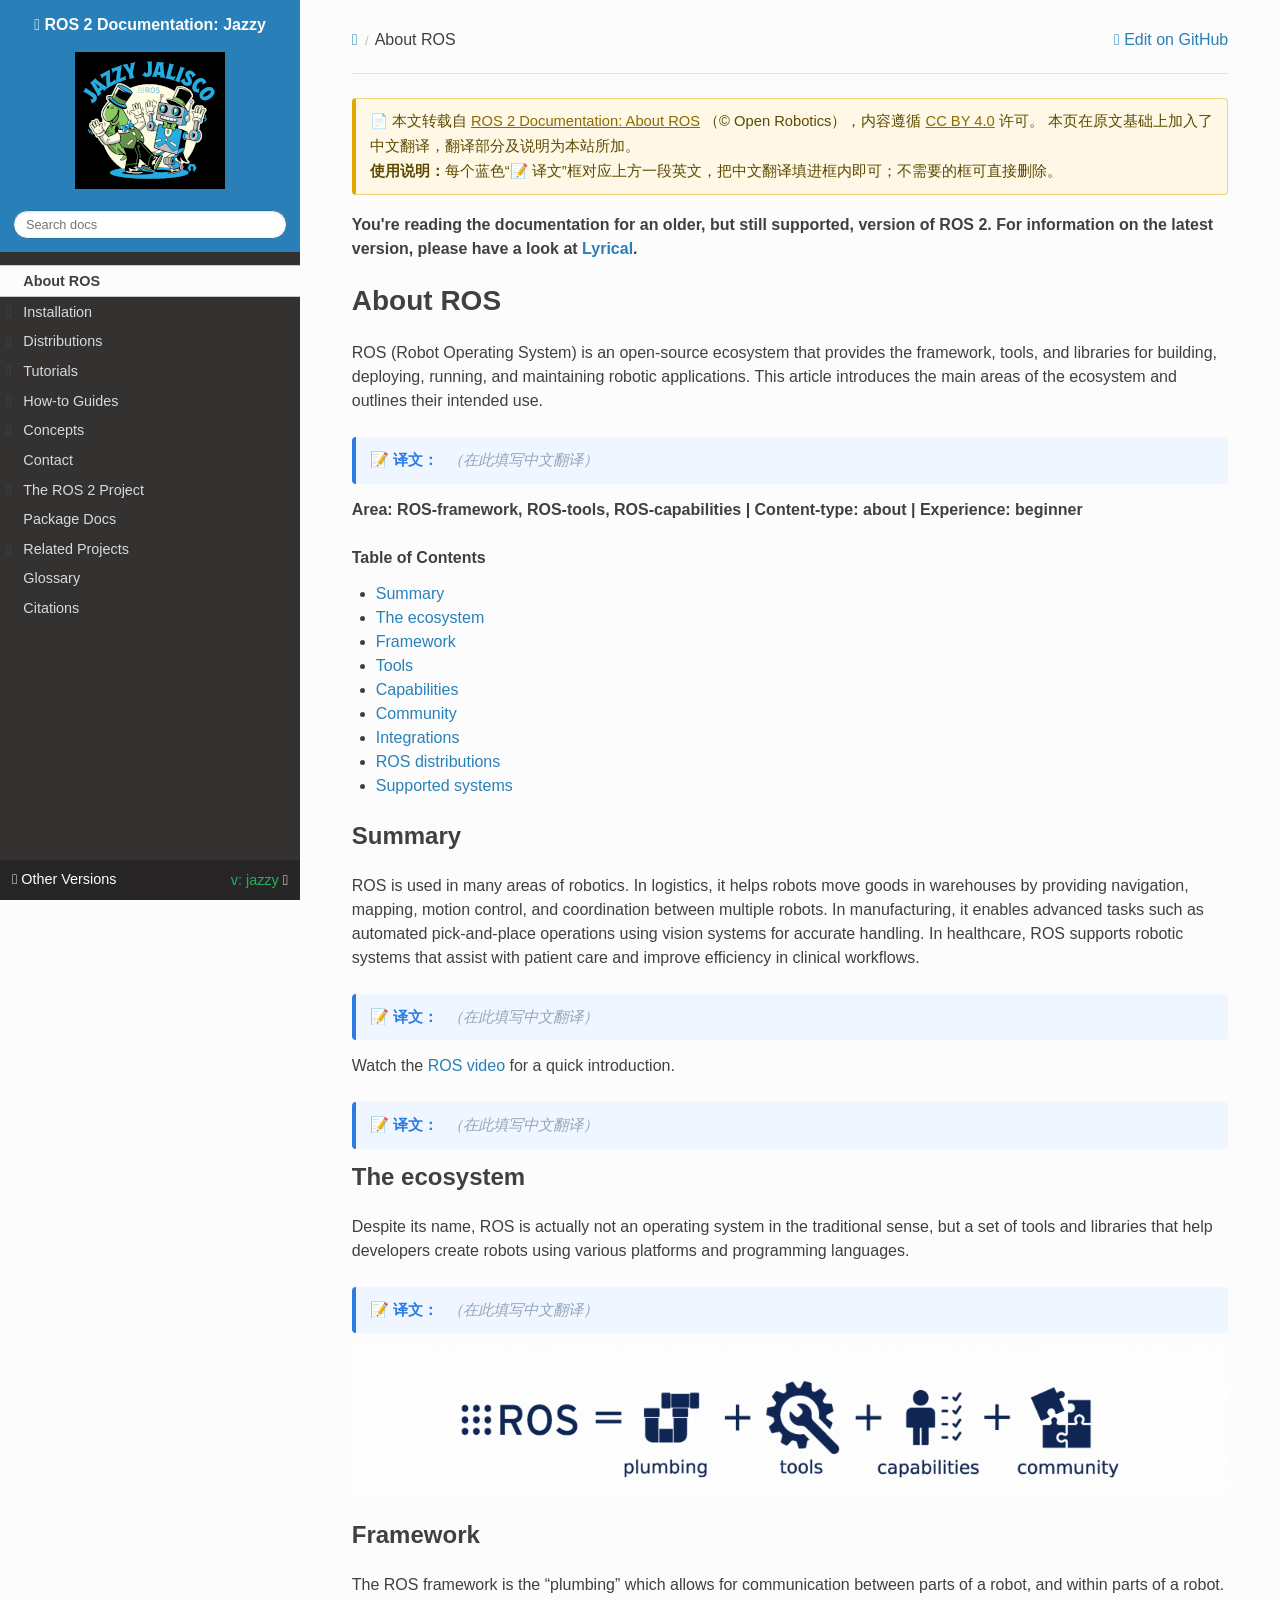
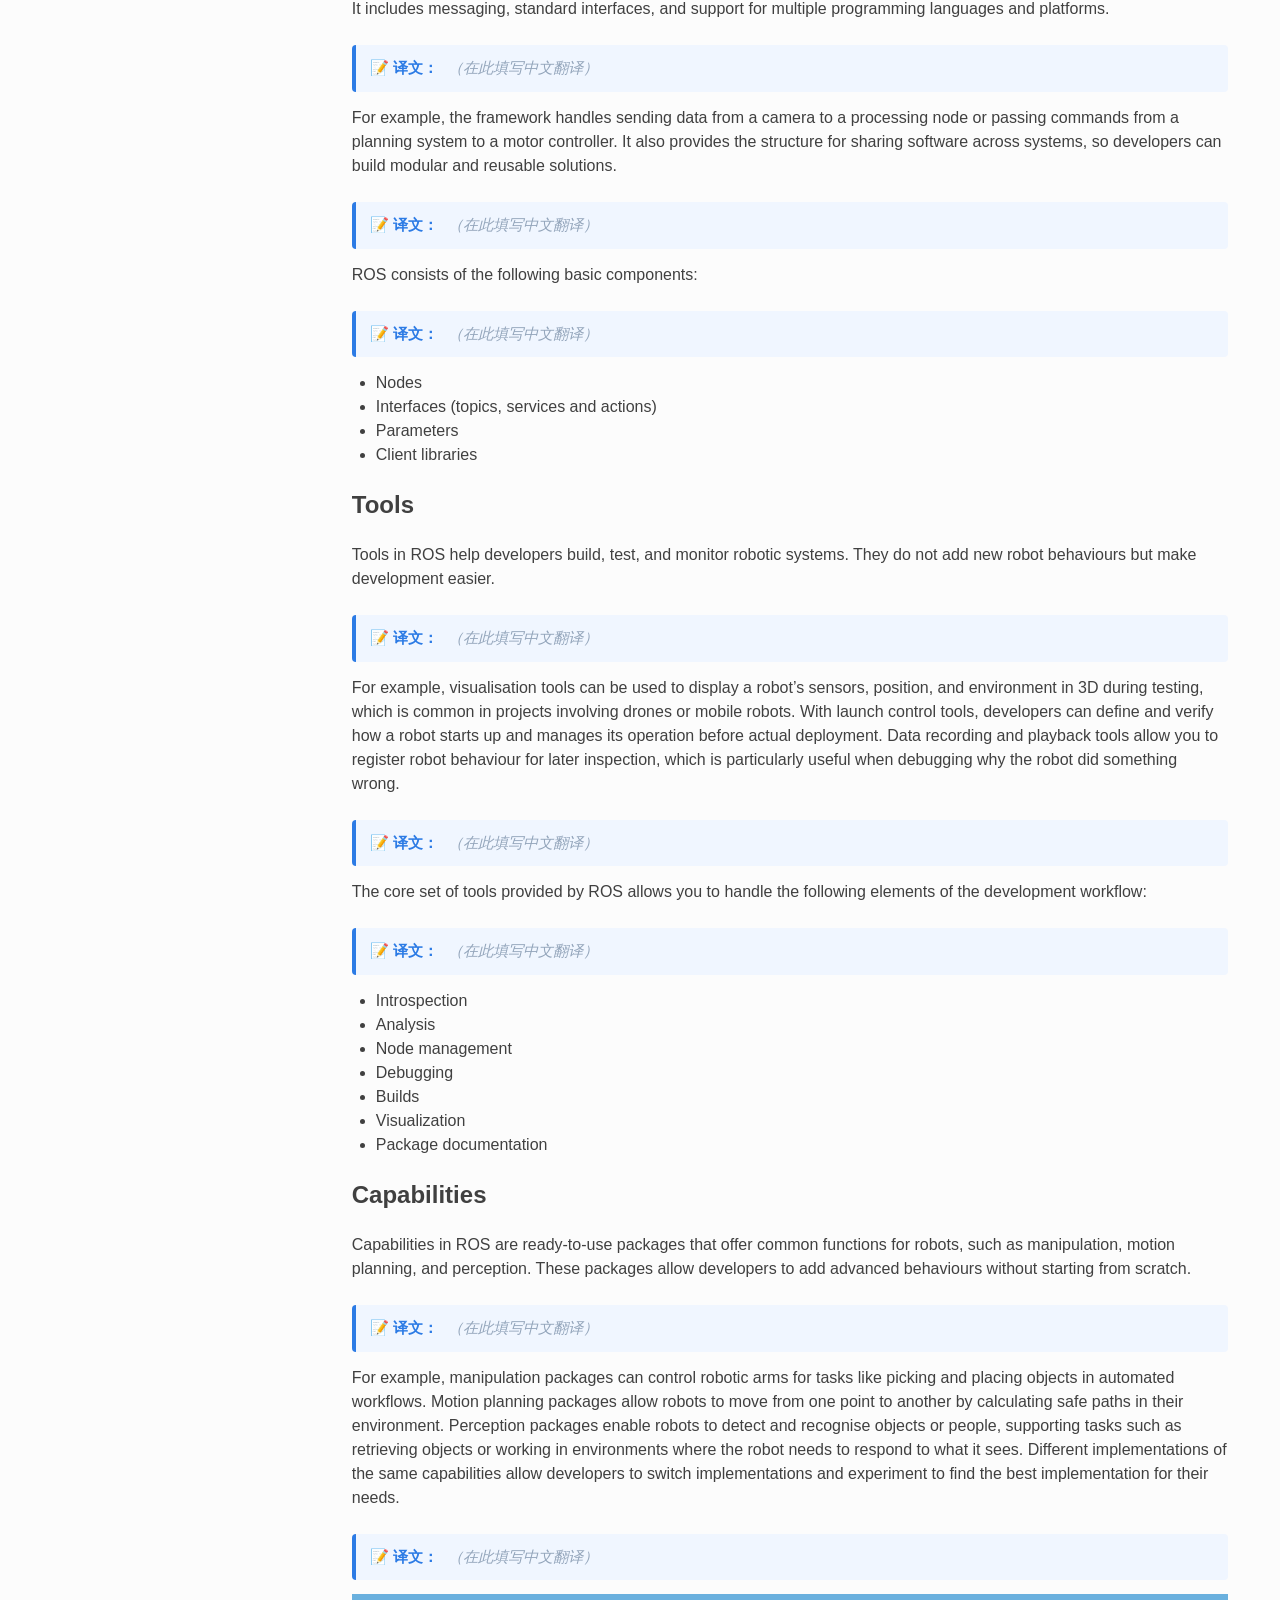
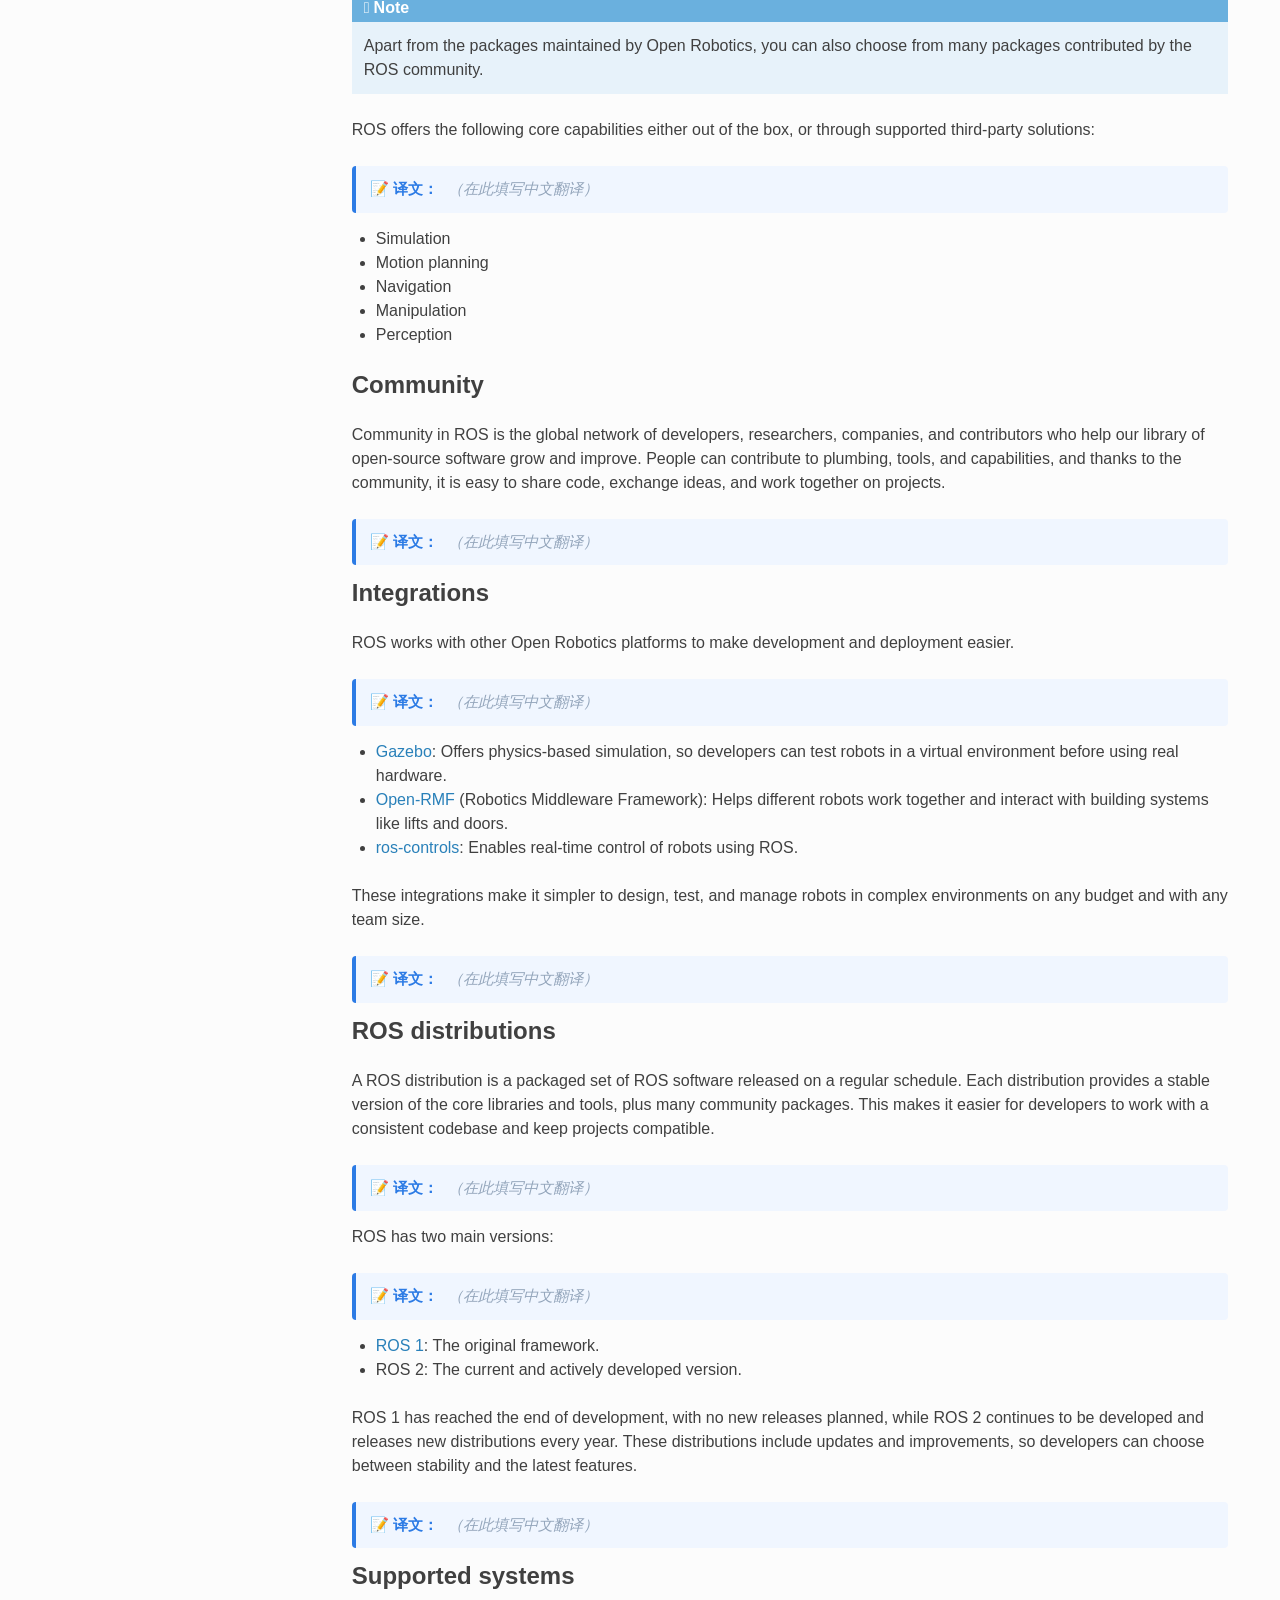
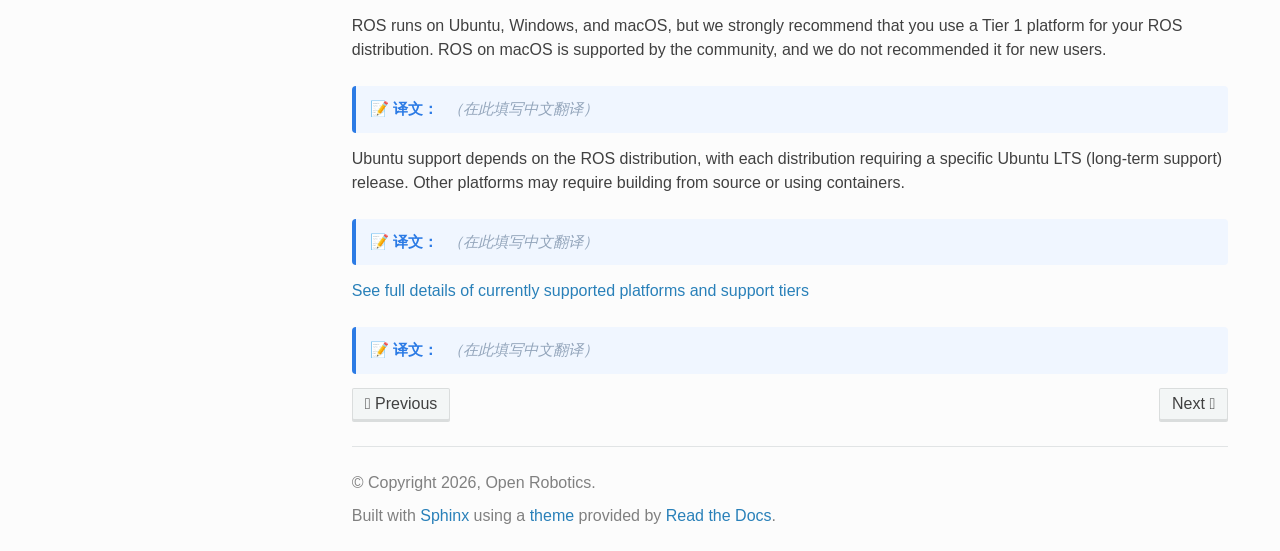
==== index.html @ 56e2380d "About ROS 中文翻译学习页（转载自 ROS 2 文档，CC BY 4.0）" ====
<!DOCTYPE html>

<html class="writer-html5" data-content_root="./" lang="en">
<head>
<meta charset="utf-8"/><meta content="width=device-width, initial-scale=1" name="viewport"/>



<meta content="About ROS" property="og:title"/>
<meta content="website" property="og:type"/>
<meta content="https://docs.ros.org/en/jazzy/About-ROS.html" property="og:url"/>
<meta content="ROS 2 Documentation" property="og:site_name"/>
<meta content="ROS (Robot Operating System) is an open-source ecosystem that provides the framework, tools, and libraries for building, deploying, running, and maintaining robotic applications. This article intro..." property="og:description"/>
<meta content="https://docs.ros.org/en/jazzy/_static/jazzy-small.png" property="og:image"/>
<meta content="ROS 2 Documentation" property="og:image:alt"/>
<meta content="ROS (Robot Operating System) is an open-source ecosystem that provides the framework, tools, and libraries for building, deploying, running, and maintaining robotic applications. This article intro..." name="description"/>
<meta content="width=device-width, initial-scale=1.0" name="viewport"/>
<title>About ROS — ROS 2 Documentation: Jazzy  documentation</title>
<link href="_static/pygments.css?v=03e43079" rel="stylesheet" type="text/css"/>
<link href="_static/css/theme.css?v=e59714d7" rel="stylesheet" type="text/css"/>
<link href="_static/graphviz.css?v=4ae1632d" rel="stylesheet" type="text/css"/>
<link href="_static/copybutton.css?v=76b2166b" rel="stylesheet" type="text/css"/>
<link href="_static/custom.css?v=d85a351e" rel="stylesheet" type="text/css"/>
<link href="_static/adopters.css?v=d001bf74" rel="stylesheet" type="text/css"/>
<link href="_static/favicon.ico" rel="shortcut icon"/>
<link href="https://docs.ros.org/en/jazzy/About-ROS.html" rel="canonical"/>
<script src="_static/jquery.js?v=5d32c60e"></script>
<script src="_static/_sphinx_javascript_frameworks_compat.js?v=2cd50e6c"></script>
<script src="_static/documentation_options.js?v=9eb32ce0"></script>
<script src="_static/doctools.js?v=9bcbadda"></script>
<script src="_static/sphinx_highlight.js?v=dc90522c"></script>
<script src="_static/clipboard.min.js?v=a7894cd8"></script>
<script src="_static/copybutton.js?v=6dbb43f8"></script>
<script src="_static/adopters.js?v=a71d1400"></script>
<script src="_static/js/theme.js"></script>
<link href="https://docs.ros.org/en/jazzy/genindex.html" rel="index" title="Index"/>
<link href="https://docs.ros.org/en/jazzy/search.html" rel="search" title="Search"/>
<link href="https://docs.ros.org/en/jazzy/Installation.html" rel="next" title="Installation"/>
<link href="https://docs.ros.org/en/jazzy/index.html" rel="prev" title="ROS 2 Documentation"/>
<style>
/* ===== 转载署名 ===== */
.my-attribution {
  background: #fff8e6;
  border: 1px solid #f0d27a;
  border-left: 4px solid #e0a800;
  border-radius: 4px;
  padding: 10px 14px;
  margin: 0 0 18px 0;
  font-size: 0.92em;
  line-height: 1.7;
  color: #5c4a00;
}
.my-attribution a { color: #8a6d00; text-decoration: underline; }
/* ===== 译文框 ===== */
.my-translation {
  background: #f0f6ff;
  border-left: 4px solid #2c7be5;
  border-radius: 4px;
  padding: 10px 14px;
  margin: 14px 0;
  font-size: 0.95em;
  line-height: 1.75;
  color: #17324d;
}
.my-translation .my-tr-label { font-weight: 700; color: #2c7be5; margin-right: 6px; }
.my-translation .my-tr-placeholder { color: #93a5bb; font-style: italic; }
</style></head>
<body class="wy-body-for-nav">
<div class="wy-grid-for-nav">
<nav class="wy-nav-side" data-toggle="wy-nav-shift">
<div class="wy-side-scroll">
<div class="wy-side-nav-search">
<a class="icon icon-home" href="https://docs.ros.org/en/jazzy/index.html">
            ROS 2 Documentation: Jazzy
              <img alt="Logo" class="logo" src="_static/jazzy-small.png"/>
</a>
<div role="search">
<form action="https://docs.ros.org/en/jazzy/search.html" class="wy-form" id="rtd-search-form" method="get">
<input aria-label="Search docs" name="q" placeholder="Search docs" type="text"/>
<input name="check_keywords" type="hidden" value="yes"/>
<input name="area" type="hidden" value="default"/>
</form>
</div>
</div><div aria-label="Navigation menu" class="wy-menu wy-menu-vertical" data-spy="affix" role="navigation">
<ul class="current">
<li class="toctree-l1 current"><a class="current reference internal" href="About-ROS.html#">About ROS</a></li>
<li class="toctree-l1"><a class="reference internal" href="https://docs.ros.org/en/jazzy/Installation.html">Installation</a><ul>
<li class="toctree-l2"><a class="reference internal" href="https://docs.ros.org/en/jazzy/Installation/Ubuntu-Install-Debs.html">Ubuntu (deb packages)</a></li>
<li class="toctree-l2"><a class="reference internal" href="https://docs.ros.org/en/jazzy/Installation/Windows-Install-Binary.html">Windows (binary)</a></li>
<li class="toctree-l2"><a class="reference internal" href="https://docs.ros.org/en/jazzy/Installation/RHEL-Install-RPMs.html">RHEL (RPM packages)</a></li>
<li class="toctree-l2"><a class="reference internal" href="https://docs.ros.org/en/jazzy/Installation/Alternatives.html">Alternatives</a><ul>
<li class="toctree-l3"><a class="reference internal" href="https://docs.ros.org/en/jazzy/Installation/Alternatives/Ubuntu-Development-Setup.html">Ubuntu (source)</a></li>
<li class="toctree-l3"><a class="reference internal" href="https://docs.ros.org/en/jazzy/Installation/Alternatives/Ubuntu-Install-Binary.html">Ubuntu (binary)</a></li>
<li class="toctree-l3"><a class="reference internal" href="https://docs.ros.org/en/jazzy/Installation/Alternatives/Windows-Development-Setup.html">Windows (source)</a></li>
<li class="toctree-l3"><a class="reference internal" href="https://docs.ros.org/en/jazzy/Installation/Alternatives/RHEL-Development-Setup.html">RHEL (source)</a></li>
<li class="toctree-l3"><a class="reference internal" href="https://docs.ros.org/en/jazzy/Installation/Alternatives/RHEL-Install-Binary.html">RHEL (binary)</a></li>
<li class="toctree-l3"><a class="reference internal" href="https://docs.ros.org/en/jazzy/Installation/Alternatives/macOS-Development-Setup.html">macOS (source)</a></li>
<li class="toctree-l3"><a class="reference internal" href="https://docs.ros.org/en/jazzy/Installation/Alternatives/Latest-Development-Setup.html">Latest development (source)</a></li>
</ul>
</li>
<li class="toctree-l2"><a class="reference internal" href="https://docs.ros.org/en/jazzy/Installation/Maintaining-a-Source-Checkout.html">Maintain source checkout</a></li>
<li class="toctree-l2"><a class="reference internal" href="https://docs.ros.org/en/jazzy/Installation/Testing.html">Testing with pre-release binaries</a></li>
<li class="toctree-l2"><a class="reference internal" href="https://docs.ros.org/en/jazzy/Installation/RMW-Implementations.html">RMW implementations</a><ul>
<li class="toctree-l3"><a class="reference internal" href="https://docs.ros.org/en/jazzy/Installation/RMW-Implementations/DDS-Implementations.html">DDS implementations</a><ul>
<li class="toctree-l4"><a class="reference internal" href="https://docs.ros.org/en/jazzy/Installation/RMW-Implementations/DDS-Implementations/Working-with-Eclipse-CycloneDDS.html">Eclipse Cyclone DDS</a></li>
<li class="toctree-l4"><a class="reference internal" href="https://docs.ros.org/en/jazzy/Installation/RMW-Implementations/DDS-Implementations/Working-with-GurumNetworks-GurumDDS.html">GurumNetworks GurumDDS</a></li>
<li class="toctree-l4"><a class="reference internal" href="https://docs.ros.org/en/jazzy/Installation/RMW-Implementations/DDS-Implementations/Working-with-RTI-Connext-DDS.html">RTI Connext DDS</a></li>
<li class="toctree-l4"><a class="reference internal" href="https://docs.ros.org/en/jazzy/Installation/RMW-Implementations/DDS-Implementations/Working-with-eProsima-Fast-DDS.html">eProsima Fast DDS</a></li>
</ul>
</li>
<li class="toctree-l3"><a class="reference internal" href="https://docs.ros.org/en/jazzy/Installation/RMW-Implementations/Non-DDS-Implementations.html">Non-DDS-Implementations</a><ul>
<li class="toctree-l4"><a class="reference internal" href="https://docs.ros.org/en/jazzy/Installation/RMW-Implementations/Non-DDS-Implementations/Working-with-Zenoh.html">Zenoh</a></li>
</ul>
</li>
</ul>
</li>
<li class="toctree-l2"><a class="reference internal" href="https://docs.ros.org/en/jazzy/Installation/ROS-2-Mirrors.html">Mirrors</a></li>
</ul>
</li>
<li class="toctree-l1"><a class="reference internal" href="https://docs.ros.org/en/jazzy/Releases.html">Distributions</a><ul>
<li class="toctree-l2"><a class="reference internal" href="https://docs.ros.org/en/jazzy/Releases/Release-Lyrical-Luth.html">Lyrical Luth (codename ‘lyrical’; May, 2026)</a><ul>
<li class="toctree-l3"><a class="reference internal" href="https://docs.ros.org/en/jazzy/Releases/Lyrical-Luth-Complete-Changelog.html">ROS 2 Lyrical Luth Complete Changelog</a></li>
<li class="toctree-l3"><a class="reference internal" href="https://docs.ros.org/en/jazzy/Releases/lyrical/release-timeline.html">Lyrical Luth Release Timeline</a></li>
<li class="toctree-l3"><a class="reference internal" href="https://docs.ros.org/en/jazzy/Releases/lyrical/supported-platforms.html">Lyrical Luth Supported Platforms</a></li>
</ul>
</li>
<li class="toctree-l2"><a class="reference internal" href="https://docs.ros.org/en/jazzy/Releases/Release-Kilted-Kaiju.html">Kilted Kaiju (codename ‘kilted’; May, 2025)</a><ul>
<li class="toctree-l3"><a class="reference internal" href="https://docs.ros.org/en/jazzy/Releases/Kilted-Kaiju-Complete-Changelog.html">ROS 2 Kilted Kaiju Complete Changelog</a></li>
</ul>
</li>
<li class="toctree-l2"><a class="reference internal" href="https://docs.ros.org/en/jazzy/Releases/Release-Jazzy-Jalisco.html">Jazzy Jalisco (<code class="docutils literal notranslate"><span class="pre">jazzy</span></code>)</a><ul>
<li class="toctree-l3"><a class="reference internal" href="https://docs.ros.org/en/jazzy/Releases/Jazzy-Jalisco-Complete-Changelog.html">Jazzy Jalisco changelog</a></li>
</ul>
</li>
<li class="toctree-l2"><a class="reference internal" href="https://docs.ros.org/en/jazzy/Releases/Release-Humble-Hawksbill.html">Humble Hawksbill (<code class="docutils literal notranslate"><span class="pre">humble</span></code>)</a><ul>
<li class="toctree-l3"><a class="reference internal" href="https://docs.ros.org/en/jazzy/Releases/Humble-Hawksbill-Complete-Changelog.html">Humble Hawksbill changelog</a></li>
</ul>
</li>
<li class="toctree-l2"><a class="reference internal" href="https://docs.ros.org/en/jazzy/Releases/Release-Rolling-Ridley.html">Rolling Ridley (<code class="docutils literal notranslate"><span class="pre">rolling</span></code>)</a></li>
<li class="toctree-l2"><a class="reference internal" href="https://docs.ros.org/en/jazzy/Releases/Development.html">Development Distribution</a><ul>
<li class="toctree-l3"><a class="reference internal" href="https://docs.ros.org/en/jazzy/Releases/Release-Makoa-Mata-mata.html">Makoa Mata-mata (codename <code class="docutils literal notranslate"><span class="pre">makoa</span></code>; May, 2027)</a><ul>
<li class="toctree-l4"><a class="reference internal" href="https://docs.ros.org/en/jazzy/Releases/makoa/release-timeline.html">Makoa Mata-mata Release Timeline</a></li>
<li class="toctree-l4"><a class="reference internal" href="https://docs.ros.org/en/jazzy/Releases/makoa/supported-platforms.html">Makoa Mata-mata Supported Platforms</a></li>
</ul>
</li>
</ul>
</li>
<li class="toctree-l2"><a class="reference internal" href="https://docs.ros.org/en/jazzy/Releases/End-of-Life.html">End-of-Life Distributions</a><ul>
<li class="toctree-l3"><a class="reference internal" href="https://docs.ros.org/en/jazzy/Releases/Release-Iron-Irwini.html">Iron Irwini (<code class="docutils literal notranslate"><span class="pre">iron</span></code>)</a><ul>
<li class="toctree-l4"><a class="reference internal" href="https://docs.ros.org/en/jazzy/Releases/Iron-Irwini-Complete-Changelog.html">Iron Irwini Changelog</a></li>
</ul>
</li>
<li class="toctree-l3"><a class="reference internal" href="https://docs.ros.org/en/jazzy/Releases/Release-Galactic-Geochelone.html">Galactic Geochelone (<code class="docutils literal notranslate"><span class="pre">galactic</span></code>)</a><ul>
<li class="toctree-l4"><a class="reference internal" href="https://docs.ros.org/en/jazzy/Releases/Galactic-Geochelone-Complete-Changelog.html">Galactic Geochelone changelog</a></li>
</ul>
</li>
<li class="toctree-l3"><a class="reference internal" href="https://docs.ros.org/en/jazzy/Releases/Release-Foxy-Fitzroy.html">Foxy Fitzroy (<code class="docutils literal notranslate"><span class="pre">foxy</span></code>)</a></li>
<li class="toctree-l3"><a class="reference internal" href="https://docs.ros.org/en/jazzy/Releases/Release-Eloquent-Elusor.html">Eloquent Elusor (<code class="docutils literal notranslate"><span class="pre">eloquent</span></code>)</a></li>
<li class="toctree-l3"><a class="reference internal" href="https://docs.ros.org/en/jazzy/Releases/Release-Dashing-Diademata.html">Dashing Diademata (<code class="docutils literal notranslate"><span class="pre">dashing</span></code>)</a></li>
<li class="toctree-l3"><a class="reference internal" href="https://docs.ros.org/en/jazzy/Releases/Release-Crystal-Clemmys.html">Crystal Clemmys (<code class="docutils literal notranslate"><span class="pre">crystal</span></code>)</a></li>
<li class="toctree-l3"><a class="reference internal" href="https://docs.ros.org/en/jazzy/Releases/Release-Bouncy-Bolson.html">Bouncy Bolson (<code class="docutils literal notranslate"><span class="pre">bouncy</span></code>)</a></li>
<li class="toctree-l3"><a class="reference internal" href="https://docs.ros.org/en/jazzy/Releases/Release-Ardent-Apalone.html">Ardent Apalone (<code class="docutils literal notranslate"><span class="pre">ardent</span></code>)</a></li>
<li class="toctree-l3"><a class="reference internal" href="https://docs.ros.org/en/jazzy/Releases/Beta3-Overview.html">Beta 3 (<code class="docutils literal notranslate"><span class="pre">r2b3</span></code>)</a></li>
<li class="toctree-l3"><a class="reference internal" href="https://docs.ros.org/en/jazzy/Releases/Beta2-Overview.html">Beta 2 (<code class="docutils literal notranslate"><span class="pre">r2b2</span></code>)</a></li>
<li class="toctree-l3"><a class="reference internal" href="https://docs.ros.org/en/jazzy/Releases/Beta1-Overview.html">Beta 1 (<code class="docutils literal notranslate"><span class="pre">Asphalt</span></code>)</a></li>
<li class="toctree-l3"><a class="reference internal" href="https://docs.ros.org/en/jazzy/Releases/Alpha-Overview.html">Alphas</a></li>
</ul>
</li>
<li class="toctree-l2"><a class="reference internal" href="https://docs.ros.org/en/jazzy/Releases/Release-Process.html">Development process for a release</a></li>
</ul>
</li>
<li class="toctree-l1"><a class="reference internal" href="https://docs.ros.org/en/jazzy/Tutorials.html">Tutorials</a><ul>
<li class="toctree-l2"><a class="reference internal" href="https://docs.ros.org/en/jazzy/First-Steps.html">First steps with ROS - learning path</a></li>
<li class="toctree-l2"><a class="reference internal" href="https://docs.ros.org/en/jazzy/Tutorials/Beginner-CLI-Tools.html">Beginner: CLI tools</a><ul>
<li class="toctree-l3"><a class="reference internal" href="https://docs.ros.org/en/jazzy/Tutorials/Beginner-CLI-Tools/Configuring-ROS2-Environment.html">Configuring environment</a></li>
<li class="toctree-l3"><a class="reference internal" href="https://docs.ros.org/en/jazzy/Tutorials/Beginner-CLI-Tools/Introducing-Turtlesim/Introducing-Turtlesim.html">Using <code class="docutils literal notranslate"><span class="pre">turtlesim</span></code>, <code class="docutils literal notranslate"><span class="pre">ros2</span></code>, and <code class="docutils literal notranslate"><span class="pre">rqt</span></code></a></li>
<li class="toctree-l3"><a class="reference internal" href="https://docs.ros.org/en/jazzy/Tutorials/Beginner-CLI-Tools/Understanding-ROS2-Nodes/Understanding-ROS2-Nodes.html">Understanding nodes</a></li>
<li class="toctree-l3"><a class="reference internal" href="https://docs.ros.org/en/jazzy/Tutorials/Beginner-CLI-Tools/Understanding-ROS2-Topics/Understanding-ROS2-Topics.html">Understanding topics</a></li>
<li class="toctree-l3"><a class="reference internal" href="https://docs.ros.org/en/jazzy/Tutorials/Beginner-CLI-Tools/Understanding-ROS2-Services/Understanding-ROS2-Services.html">Understanding services</a></li>
<li class="toctree-l3"><a class="reference internal" href="https://docs.ros.org/en/jazzy/Tutorials/Beginner-CLI-Tools/Understanding-ROS2-Parameters/Understanding-ROS2-Parameters.html">Understanding parameters</a></li>
<li class="toctree-l3"><a class="reference internal" href="https://docs.ros.org/en/jazzy/Tutorials/Beginner-CLI-Tools/Understanding-ROS2-Actions/Understanding-ROS2-Actions.html">Understanding actions</a></li>
<li class="toctree-l3"><a class="reference internal" href="https://docs.ros.org/en/jazzy/Tutorials/Beginner-CLI-Tools/Using-Rqt-Console/Using-Rqt-Console.html">Using <code class="docutils literal notranslate"><span class="pre">rqt_console</span></code> to view logs</a></li>
<li class="toctree-l3"><a class="reference internal" href="https://docs.ros.org/en/jazzy/Tutorials/Beginner-CLI-Tools/Launching-Multiple-Nodes/Launching-Multiple-Nodes.html">Launching nodes</a></li>
<li class="toctree-l3"><a class="reference internal" href="https://docs.ros.org/en/jazzy/Tutorials/Beginner-CLI-Tools/Recording-And-Playing-Back-Data/Recording-And-Playing-Back-Data.html">Recording and playing back data</a></li>
</ul>
</li>
<li class="toctree-l2"><a class="reference internal" href="https://docs.ros.org/en/jazzy/Tutorials/Beginner-Client-Libraries.html">Beginner: Client libraries</a><ul>
<li class="toctree-l3"><a class="reference internal" href="https://docs.ros.org/en/jazzy/Tutorials/Beginner-Client-Libraries/Colcon-Tutorial.html">Using <code class="docutils literal notranslate"><span class="pre">colcon</span></code> to build packages</a></li>
<li class="toctree-l3"><a class="reference internal" href="https://docs.ros.org/en/jazzy/Tutorials/Beginner-Client-Libraries/Creating-A-Workspace/Creating-A-Workspace.html">Creating a workspace</a></li>
<li class="toctree-l3"><a class="reference internal" href="https://docs.ros.org/en/jazzy/Tutorials/Beginner-Client-Libraries/Creating-Your-First-ROS2-Package.html">Creating a package</a></li>
<li class="toctree-l3"><a class="reference internal" href="https://docs.ros.org/en/jazzy/Tutorials/Beginner-Client-Libraries/Writing-A-Simple-Cpp-Publisher-And-Subscriber.html">Writing a simple publisher and subscriber (C++)</a></li>
<li class="toctree-l3"><a class="reference internal" href="https://docs.ros.org/en/jazzy/Tutorials/Beginner-Client-Libraries/Writing-A-Simple-Py-Publisher-And-Subscriber.html">Writing a simple publisher and subscriber (Python)</a></li>
<li class="toctree-l3"><a class="reference internal" href="https://docs.ros.org/en/jazzy/Tutorials/Beginner-Client-Libraries/Writing-A-Simple-Cpp-Service-And-Client.html">Writing a simple service and client (C++)</a></li>
<li class="toctree-l3"><a class="reference internal" href="https://docs.ros.org/en/jazzy/Tutorials/Beginner-Client-Libraries/Writing-A-Simple-Py-Service-And-Client.html">Writing a simple service and client (Python)</a></li>
<li class="toctree-l3"><a class="reference internal" href="https://docs.ros.org/en/jazzy/Tutorials/Beginner-Client-Libraries/Custom-ROS2-Interfaces.html">Creating custom msg and srv files</a></li>
<li class="toctree-l3"><a class="reference internal" href="https://docs.ros.org/en/jazzy/Tutorials/Beginner-Client-Libraries/Single-Package-Define-And-Use-Interface.html">Implementing custom interfaces</a></li>
<li class="toctree-l3"><a class="reference internal" href="https://docs.ros.org/en/jazzy/Tutorials/Beginner-Client-Libraries/Using-Parameters-In-A-Class-CPP.html">Using parameters in a class (C++)</a></li>
<li class="toctree-l3"><a class="reference internal" href="https://docs.ros.org/en/jazzy/Tutorials/Beginner-Client-Libraries/Using-Parameters-In-A-Class-Python.html">Using parameters in a class (Python)</a></li>
<li class="toctree-l3"><a class="reference internal" href="https://docs.ros.org/en/jazzy/Tutorials/Beginner-Client-Libraries/Getting-Started-With-Ros2doctor.html">Using <code class="docutils literal notranslate"><span class="pre">ros2doctor</span></code> to identify issues</a></li>
<li class="toctree-l3"><a class="reference internal" href="https://docs.ros.org/en/jazzy/Tutorials/Beginner-Client-Libraries/Pluginlib.html">Creating and using plugins (C++)</a></li>
</ul>
</li>
<li class="toctree-l2"><a class="reference internal" href="https://docs.ros.org/en/jazzy/Tutorials/Intermediate.html">Intermediate</a><ul>
<li class="toctree-l3"><a class="reference internal" href="https://docs.ros.org/en/jazzy/Tutorials/Intermediate/Rosdep.html">Managing Dependencies with rosdep</a></li>
<li class="toctree-l3"><a class="reference internal" href="https://docs.ros.org/en/jazzy/Tutorials/Intermediate/Creating-an-Action.html">Creating an action</a></li>
<li class="toctree-l3"><a class="reference internal" href="https://docs.ros.org/en/jazzy/Tutorials/Intermediate/Writing-an-Action-Server-Client/Cpp.html">Writing an action server and client (C++)</a></li>
<li class="toctree-l3"><a class="reference internal" href="https://docs.ros.org/en/jazzy/Tutorials/Intermediate/Writing-an-Action-Server-Client/Py.html">Writing an action server and client (Python)</a></li>
<li class="toctree-l3"><a class="reference internal" href="https://docs.ros.org/en/jazzy/Tutorials/Intermediate/Writing-a-Composable-Node.html">Writing a Composable Node (C++)</a></li>
<li class="toctree-l3"><a class="reference internal" href="https://docs.ros.org/en/jazzy/Tutorials/Intermediate/Composition.html">Composing multiple nodes in a single process</a></li>
<li class="toctree-l3"><a class="reference internal" href="https://docs.ros.org/en/jazzy/Tutorials/Intermediate/Using-Node-Interfaces-Template-Class.html">Using the Node Interfaces Template Class (C++)</a></li>
<li class="toctree-l3"><a class="reference internal" href="https://docs.ros.org/en/jazzy/Tutorials/Intermediate/Monitoring-For-Parameter-Changes-CPP.html">Monitoring for parameter changes (C++)</a></li>
<li class="toctree-l3"><a class="reference internal" href="https://docs.ros.org/en/jazzy/Tutorials/Intermediate/Monitoring-For-Parameter-Changes-Python.html">Monitoring for parameter changes (Python)</a></li>
<li class="toctree-l3"><a class="reference internal" href="https://docs.ros.org/en/jazzy/Tutorials/Intermediate/Launch/Launch-Main.html">Launch</a><ul>
<li class="toctree-l4"><a class="reference internal" href="https://docs.ros.org/en/jazzy/Tutorials/Intermediate/Launch/Creating-Launch-Files.html">Creating a launch file</a></li>
<li class="toctree-l4"><a class="reference internal" href="https://docs.ros.org/en/jazzy/Tutorials/Intermediate/Launch/Launch-system.html">Integrating launch files into ROS 2 packages</a></li>
<li class="toctree-l4"><a class="reference internal" href="https://docs.ros.org/en/jazzy/Tutorials/Intermediate/Launch/Using-Substitutions.html">Using substitutions</a></li>
<li class="toctree-l4"><a class="reference internal" href="https://docs.ros.org/en/jazzy/Tutorials/Intermediate/Launch/Using-Event-Handlers.html">Using event handlers</a></li>
<li class="toctree-l4"><a class="reference internal" href="https://docs.ros.org/en/jazzy/Tutorials/Intermediate/Launch/Using-ROS2-Launch-For-Large-Projects.html">Managing large projects</a></li>
</ul>
</li>
<li class="toctree-l3"><a class="reference internal" href="https://docs.ros.org/en/jazzy/Tutorials/Intermediate/Tf2/Tf2-Main.html"><code class="docutils literal notranslate"><span class="pre">tf2</span></code></a><ul>
<li class="toctree-l4"><a class="reference internal" href="https://docs.ros.org/en/jazzy/Tutorials/Intermediate/Tf2/Introduction-To-Tf2.html">Introducing <code class="docutils literal notranslate"><span class="pre">tf2</span></code></a></li>
<li class="toctree-l4"><a class="reference internal" href="https://docs.ros.org/en/jazzy/Tutorials/Intermediate/Tf2/Writing-A-Tf2-Static-Broadcaster-Py.html">Writing a static broadcaster (Python)</a></li>
<li class="toctree-l4"><a class="reference internal" href="https://docs.ros.org/en/jazzy/Tutorials/Intermediate/Tf2/Writing-A-Tf2-Static-Broadcaster-Cpp.html">Writing a static broadcaster (C++)</a></li>
<li class="toctree-l4"><a class="reference internal" href="https://docs.ros.org/en/jazzy/Tutorials/Intermediate/Tf2/Writing-A-Tf2-Broadcaster-Py.html">Writing a broadcaster (Python)</a></li>
<li class="toctree-l4"><a class="reference internal" href="https://docs.ros.org/en/jazzy/Tutorials/Intermediate/Tf2/Writing-A-Tf2-Broadcaster-Cpp.html">Writing a broadcaster (C++)</a></li>
<li class="toctree-l4"><a class="reference internal" href="https://docs.ros.org/en/jazzy/Tutorials/Intermediate/Tf2/Writing-A-Tf2-Listener-Py.html">Writing a listener (Python)</a></li>
<li class="toctree-l4"><a class="reference internal" href="https://docs.ros.org/en/jazzy/Tutorials/Intermediate/Tf2/Writing-A-Tf2-Listener-Cpp.html">Writing a listener (C++)</a></li>
<li class="toctree-l4"><a class="reference internal" href="https://docs.ros.org/en/jazzy/Tutorials/Intermediate/Tf2/Adding-A-Frame-Py.html">Adding a frame (Python)</a></li>
<li class="toctree-l4"><a class="reference internal" href="https://docs.ros.org/en/jazzy/Tutorials/Intermediate/Tf2/Adding-A-Frame-Cpp.html">Adding a frame (C++)</a></li>
<li class="toctree-l4"><a class="reference internal" href="https://docs.ros.org/en/jazzy/Tutorials/Intermediate/Tf2/Learning-About-Tf2-And-Time-Cpp.html">Using time (C++)</a></li>
<li class="toctree-l4"><a class="reference internal" href="https://docs.ros.org/en/jazzy/Tutorials/Intermediate/Tf2/Time-Travel-With-Tf2-Cpp.html">Traveling in time (C++)</a></li>
<li class="toctree-l4"><a class="reference internal" href="https://docs.ros.org/en/jazzy/Tutorials/Intermediate/Tf2/Debugging-Tf2-Problems.html">Debugging</a></li>
<li class="toctree-l4"><a class="reference internal" href="https://docs.ros.org/en/jazzy/Tutorials/Intermediate/Tf2/Quaternion-Fundamentals.html">Quaternion fundamentals</a></li>
<li class="toctree-l4"><a class="reference internal" href="https://docs.ros.org/en/jazzy/Tutorials/Intermediate/Tf2/Using-Stamped-Datatypes-With-Tf2-Ros-MessageFilter.html">Using stamped datatypes with <code class="docutils literal notranslate"><span class="pre">tf2_ros::MessageFilter</span></code></a></li>
</ul>
</li>
<li class="toctree-l3"><a class="reference internal" href="https://docs.ros.org/en/jazzy/Tutorials/Intermediate/Testing/Testing-Main.html">Testing</a><ul>
<li class="toctree-l4"><a class="reference internal" href="https://docs.ros.org/en/jazzy/Tutorials/Intermediate/Testing/CLI.html">Running Tests in ROS 2 from the Command Line</a></li>
<li class="toctree-l4"><a class="reference internal" href="https://docs.ros.org/en/jazzy/Tutorials/Intermediate/Testing/Cpp.html">Writing Basic Tests with C++ with GTest</a></li>
<li class="toctree-l4"><a class="reference internal" href="https://docs.ros.org/en/jazzy/Tutorials/Intermediate/Testing/Python.html">Writing Basic Tests with Python</a></li>
<li class="toctree-l4"><a class="reference internal" href="https://docs.ros.org/en/jazzy/Tutorials/Intermediate/Testing/Integration.html">Writing Basic Integration Tests with launch_testing</a></li>
<li class="toctree-l4"><a class="reference internal" href="https://docs.ros.org/en/jazzy/Tutorials/Intermediate/Testing/BuildFarmTesting.html">Testing Your Code with the ROS Build Farm</a></li>
</ul>
</li>
<li class="toctree-l3"><a class="reference internal" href="https://docs.ros.org/en/jazzy/Tutorials/Intermediate/URDF/URDF-Main.html">URDF</a><ul>
<li class="toctree-l4"><a class="reference internal" href="https://docs.ros.org/en/jazzy/Tutorials/Intermediate/URDF/Building-a-Visual-Robot-Model-with-URDF-from-Scratch.html">Building a visual robot model from scratch</a></li>
<li class="toctree-l4"><a class="reference internal" href="https://docs.ros.org/en/jazzy/Tutorials/Intermediate/URDF/Building-a-Movable-Robot-Model-with-URDF.html">Building a movable robot model</a></li>
<li class="toctree-l4"><a class="reference internal" href="https://docs.ros.org/en/jazzy/Tutorials/Intermediate/URDF/Adding-Physical-and-Collision-Properties-to-a-URDF-Model.html">Adding physical and collision properties</a></li>
<li class="toctree-l4"><a class="reference internal" href="https://docs.ros.org/en/jazzy/Tutorials/Intermediate/URDF/Using-Xacro-to-Clean-Up-a-URDF-File.html">Using Xacro to clean up your code</a></li>
<li class="toctree-l4"><a class="reference internal" href="https://docs.ros.org/en/jazzy/Tutorials/Intermediate/URDF/Using-URDF-with-Robot-State-Publisher-cpp.html">Using URDF with <code class="docutils literal notranslate"><span class="pre">robot_state_publisher</span></code> (C++)</a></li>
<li class="toctree-l4"><a class="reference internal" href="https://docs.ros.org/en/jazzy/Tutorials/Intermediate/URDF/Using-URDF-with-Robot-State-Publisher-py.html">Using URDF with <code class="docutils literal notranslate"><span class="pre">robot_state_publisher</span></code> (Python)</a></li>
<li class="toctree-l4"><a class="reference internal" href="https://docs.ros.org/en/jazzy/Tutorials/Intermediate/URDF/Exporting-an-URDF-File.html">Generating an URDF File</a></li>
</ul>
</li>
<li class="toctree-l3"><a class="reference internal" href="https://docs.ros.org/en/jazzy/Tutorials/Intermediate/RViz/RViz-Main.html">RViz</a><ul>
<li class="toctree-l4"><a class="reference internal" href="https://docs.ros.org/en/jazzy/Tutorials/Intermediate/RViz/RViz-User-Guide/RViz-User-Guide.html">RViz User Guide</a></li>
<li class="toctree-l4"><a class="reference internal" href="https://docs.ros.org/en/jazzy/Tutorials/Intermediate/RViz/Marker-Sending-Basic-Shapes/Marker-Sending-Basic-Shapes.html">Marker: Sending Basic Shapes (C++)</a></li>
<li class="toctree-l4"><a class="reference internal" href="https://docs.ros.org/en/jazzy/Tutorials/Intermediate/RViz/Marker-Points-and-Lines/Marker-Points-and-Lines.html">Marker: Points and Lines (C++)</a></li>
<li class="toctree-l4"><a class="reference internal" href="https://docs.ros.org/en/jazzy/Tutorials/Intermediate/RViz/Marker-Display-types/Marker-Display-types.html">Marker: Display types</a></li>
<li class="toctree-l4"><a class="reference internal" href="https://docs.ros.org/en/jazzy/Tutorials/Intermediate/RViz/RViz-Custom-Display/RViz-Custom-Display.html">Building a Custom RViz Display</a></li>
<li class="toctree-l4"><a class="reference internal" href="https://docs.ros.org/en/jazzy/Tutorials/Intermediate/RViz/RViz-Custom-Panel/RViz-Custom-Panel.html">Building a Custom RViz Panel</a></li>
</ul>
</li>
</ul>
</li>
<li class="toctree-l2"><a class="reference internal" href="https://docs.ros.org/en/jazzy/Tutorials/Advanced.html">Advanced</a><ul>
<li class="toctree-l3"><a class="reference internal" href="https://docs.ros.org/en/jazzy/Tutorials/Advanced/Supplementing-Custom-Rosdep-Keys.html">Supplementing custom rosdep keys</a></li>
<li class="toctree-l3"><a class="reference internal" href="https://docs.ros.org/en/jazzy/Tutorials/Advanced/Topic-Statistics-Tutorial/Topic-Statistics-Tutorial.html">Enabling topic statistics (C++)</a></li>
<li class="toctree-l3"><a class="reference internal" href="https://docs.ros.org/en/jazzy/Tutorials/Advanced/Discovery-Server/Discovery-Server.html">Using Fast DDS Discovery Server as discovery protocol [community-contributed]</a></li>
<li class="toctree-l3"><a class="reference internal" href="https://docs.ros.org/en/jazzy/Tutorials/Advanced/Allocator-Template-Tutorial.html">Implementing a custom memory allocator</a></li>
<li class="toctree-l3"><a class="reference internal" href="https://docs.ros.org/en/jazzy/Tutorials/Advanced/Ament-Lint-For-Clean-Code.html">Ament Lint CLI Utilities</a></li>
<li class="toctree-l3"><a class="reference internal" href="https://docs.ros.org/en/jazzy/Tutorials/Advanced/FastDDS-Configuration.html">Unlocking the potential of Fast DDS middleware [community-contributed]</a></li>
<li class="toctree-l3"><a class="reference internal" href="https://docs.ros.org/en/jazzy/Tutorials/Advanced/Improved-Dynamic-Discovery.html">Improved Dynamic Discovery</a></li>
<li class="toctree-l3"><a class="reference internal" href="https://docs.ros.org/en/jazzy/Tutorials/Advanced/Recording-A-Bag-From-Your-Own-Node-CPP.html">Recording a bag from a node (C++)</a></li>
<li class="toctree-l3"><a class="reference internal" href="https://docs.ros.org/en/jazzy/Tutorials/Advanced/Recording-A-Bag-From-Your-Own-Node-Py.html">Recording a bag from a node (Python)</a></li>
<li class="toctree-l3"><a class="reference internal" href="https://docs.ros.org/en/jazzy/Tutorials/Advanced/Reading-From-A-Bag-File-CPP.html">Reading from a bag file (C++)</a></li>
<li class="toctree-l3"><a class="reference internal" href="https://docs.ros.org/en/jazzy/Tutorials/Advanced/Create-An-Rqtbag-Plugin.html">Create an rqt_bag Plugin</a></li>
<li class="toctree-l3"><a class="reference internal" href="https://docs.ros.org/en/jazzy/Tutorials/Advanced/ROS2-Tracing-Trace-and-Analyze.html">How to use ros2_tracing to trace and analyze an application</a></li>
<li class="toctree-l3"><a class="reference internal" href="https://docs.ros.org/en/jazzy/Tutorials/Advanced/Creating-An-RMW-Implementation.html">Creating an <code class="docutils literal notranslate"><span class="pre">rmw</span></code> implementation</a></li>
<li class="toctree-l3"><a class="reference internal" href="https://docs.ros.org/en/jazzy/Tutorials/Advanced/Simulators/Simulation-Main.html">Simulators</a><ul>
<li class="toctree-l4"><a class="reference internal" href="https://docs.ros.org/en/jazzy/Tutorials/Advanced/Simulators/Webots/Simulation-Webots.html">Webots</a><ul>
<li class="toctree-l5"><a class="reference internal" href="https://docs.ros.org/en/jazzy/Tutorials/Advanced/Simulators/Webots/Installation-Ubuntu.html">Installation (Ubuntu)</a></li>
<li class="toctree-l5"><a class="reference internal" href="https://docs.ros.org/en/jazzy/Tutorials/Advanced/Simulators/Webots/Installation-Windows.html">Installation (Windows)</a></li>
<li class="toctree-l5"><a class="reference internal" href="https://docs.ros.org/en/jazzy/Tutorials/Advanced/Simulators/Webots/Installation-MacOS.html">Installation (macOS)</a></li>
<li class="toctree-l5"><a class="reference internal" href="https://docs.ros.org/en/jazzy/Tutorials/Advanced/Simulators/Webots/Setting-Up-Simulation-Webots-Basic.html">Setting up a robot simulation (Basic)</a></li>
<li class="toctree-l5"><a class="reference internal" href="https://docs.ros.org/en/jazzy/Tutorials/Advanced/Simulators/Webots/Setting-Up-Simulation-Webots-Advanced.html">Setting up a robot simulation (Advanced)</a></li>
<li class="toctree-l5"><a class="reference internal" href="https://docs.ros.org/en/jazzy/Tutorials/Advanced/Simulators/Webots/Simulation-Reset-Handler.html">Setting up a Reset Handler</a></li>
<li class="toctree-l5"><a class="reference internal" href="https://docs.ros.org/en/jazzy/Tutorials/Advanced/Simulators/Webots/Simulation-Supervisor.html">The Ros2Supervisor Node</a></li>
</ul>
</li>
<li class="toctree-l4"><a class="reference internal" href="https://docs.ros.org/en/jazzy/Tutorials/Advanced/Simulators/Gazebo/Simulation-Gazebo.html">Gazebo</a><ul>
<li class="toctree-l5"><a class="reference internal" href="https://docs.ros.org/en/jazzy/Tutorials/Advanced/Simulators/Gazebo/Gazebo.html">Setting up a robot simulation (Gazebo)</a></li>
</ul>
</li>
<li class="toctree-l4"><a class="reference internal" href="https://docs.ros.org/en/jazzy/Tutorials/Advanced/Simulators/MVSim/Simulation-MVSim.html">MVSim</a><ul>
<li class="toctree-l5"><a class="reference internal" href="https://docs.ros.org/en/jazzy/Tutorials/Advanced/Simulators/MVSim/Installation-Ubuntu.html">Installation (Ubuntu)</a></li>
<li class="toctree-l5"><a class="reference internal" href="https://docs.ros.org/en/jazzy/Tutorials/Advanced/Simulators/MVSim/Getting-Started-MVSim.html">Getting started with MVSim</a></li>
<li class="toctree-l5"><a class="reference internal" href="https://docs.ros.org/en/jazzy/Tutorials/Advanced/Simulators/MVSim/Defining-Worlds-MVSim.html">Defining worlds, robots, and sensors</a></li>
</ul>
</li>
</ul>
</li>
<li class="toctree-l3"><a class="reference internal" href="https://docs.ros.org/en/jazzy/Tutorials/Advanced/Security/Security-Main.html">Security</a><ul>
<li class="toctree-l4"><a class="reference internal" href="https://docs.ros.org/en/jazzy/Tutorials/Advanced/Security/Introducing-ros2-security.html">Setting up security</a></li>
<li class="toctree-l4"><a class="reference internal" href="https://docs.ros.org/en/jazzy/Tutorials/Advanced/Security/The-Keystore.html">Understanding the security keystore</a></li>
<li class="toctree-l4"><a class="reference internal" href="https://docs.ros.org/en/jazzy/Tutorials/Advanced/Security/Security-on-Two.html">Ensuring security across machines</a></li>
<li class="toctree-l4"><a class="reference internal" href="https://docs.ros.org/en/jazzy/Tutorials/Advanced/Security/Examine-Traffic.html">Examining network traffic</a></li>
<li class="toctree-l4"><a class="reference internal" href="https://docs.ros.org/en/jazzy/Tutorials/Advanced/Security/Access-Controls.html">Setting access controls</a></li>
<li class="toctree-l4"><a class="reference internal" href="https://docs.ros.org/en/jazzy/Tutorials/Advanced/Security/Deployment-Guidelines.html">Deployment Guidelines</a></li>
</ul>
</li>
</ul>
</li>
<li class="toctree-l2"><a class="reference internal" href="https://docs.ros.org/en/jazzy/Tutorials/Demos.html">Demos</a><ul>
<li class="toctree-l3"><a class="reference internal" href="https://docs.ros.org/en/jazzy/Tutorials/Demos/Quality-of-Service.html">Using quality-of-service settings for lossy networks</a></li>
<li class="toctree-l3"><a class="reference internal" href="https://docs.ros.org/en/jazzy/Tutorials/Demos/Managed-Nodes.html">Managing node lifecycles - example</a></li>
<li class="toctree-l3"><a class="reference internal" href="https://docs.ros.org/en/jazzy/Tutorials/Demos/Intra-Process-Communication.html">Setting up efficient intra-process communication</a></li>
<li class="toctree-l3"><a class="reference internal" href="https://docs.ros.org/en/jazzy/Tutorials/Demos/Rosbag-with-ROS1-Bridge.html">Recording and playing back data with <code class="docutils literal notranslate"><span class="pre">rosbag</span></code> using the ROS 1 bridge</a></li>
<li class="toctree-l3"><a class="reference internal" href="https://docs.ros.org/en/jazzy/Tutorials/Demos/Real-Time-Programming.html">Understanding real-time programming</a></li>
<li class="toctree-l3"><a class="reference internal" href="https://docs.ros.org/en/jazzy/Tutorials/Demos/dummy-robot-demo.html">Experimenting with a dummy robot</a></li>
<li class="toctree-l3"><a class="reference internal" href="https://docs.ros.org/en/jazzy/Tutorials/Demos/Logging-and-logger-configuration.html">Logging</a></li>
<li class="toctree-l3"><a class="reference internal" href="https://docs.ros.org/en/jazzy/Tutorials/Demos/Content-Filtering-Subscription.html">Creating a content filtering subscription</a></li>
<li class="toctree-l3"><a class="reference internal" href="https://docs.ros.org/en/jazzy/Tutorials/Demos/Service-Introspection.html">Configure service introspection</a></li>
<li class="toctree-l3"><a class="reference internal" href="https://docs.ros.org/en/jazzy/Tutorials/Demos/Wait-for-Acknowledgment.html">Wait for acknowledgment</a></li>
</ul>
</li>
<li class="toctree-l2"><a class="reference internal" href="https://docs.ros.org/en/jazzy/Tutorials/Miscellaneous.html">Miscellaneous</a><ul>
<li class="toctree-l3"><a class="reference internal" href="https://docs.ros.org/en/jazzy/Tutorials/Miscellaneous/Deploying-ROS-2-on-IBM-Cloud.html">Deploying on IBM Cloud Kubernetes [community-contributed]</a></li>
<li class="toctree-l3"><a class="reference internal" href="https://docs.ros.org/en/jazzy/Tutorials/Miscellaneous/Eclipse-Oxygen-with-ROS-2-and-rviz2.html">Using Eclipse Oxygen with <code class="docutils literal notranslate"><span class="pre">rviz2</span></code> [community-contributed]</a></li>
<li class="toctree-l3"><a class="reference internal" href="https://docs.ros.org/en/jazzy/Tutorials/Miscellaneous/Building-Realtime-rt_preempt-kernel-for-ROS-2.html">Building a real-time Linux kernel [community-contributed]</a></li>
<li class="toctree-l3"><a class="reference internal" href="https://docs.ros.org/en/jazzy/Tutorials/Miscellaneous/Building-ROS2-Package-with-eclipse-2021-06.html">Building a package with Eclipse 2021-06</a></li>
</ul>
</li>
</ul>
</li>
<li class="toctree-l1"><a class="reference internal" href="https://docs.ros.org/en/jazzy/How-To-Guides.html">How-to Guides</a><ul>
<li class="toctree-l2"><a class="reference internal" href="https://docs.ros.org/en/jazzy/How-To-Guides/Installation-Troubleshooting.html">Installation troubleshooting</a></li>
<li class="toctree-l2"><a class="reference internal" href="https://docs.ros.org/en/jazzy/How-To-Guides/Developing-a-ROS-2-Package.html">Developing a ROS 2 package</a></li>
<li class="toctree-l2"><a class="reference internal" href="https://docs.ros.org/en/jazzy/How-To-Guides/Documenting-a-ROS-2-Package.html">Documenting a ROS 2 package</a></li>
<li class="toctree-l2"><a class="reference internal" href="https://docs.ros.org/en/jazzy/How-To-Guides/Ament-CMake-Documentation.html">ament_cmake user documentation</a></li>
<li class="toctree-l2"><a class="reference internal" href="https://docs.ros.org/en/jazzy/How-To-Guides/Ament-CMake-Python-Documentation.html">ament_cmake_python user documentation</a></li>
<li class="toctree-l2"><a class="reference internal" href="https://docs.ros.org/en/jazzy/How-To-Guides/Migrating-from-ROS1.html">Migrating from ROS 1 to ROS 2</a><ul>
<li class="toctree-l3"><a class="reference internal" href="https://docs.ros.org/en/jazzy/How-To-Guides/Migrating-from-ROS1/Migrating-Packages.html">Migrating Packages</a></li>
<li class="toctree-l3"><a class="reference internal" href="https://docs.ros.org/en/jazzy/How-To-Guides/Migrating-from-ROS1/Migrating-Package-XML.html">Migrating your package.xml to format 2</a></li>
<li class="toctree-l3"><a class="reference internal" href="https://docs.ros.org/en/jazzy/How-To-Guides/Migrating-from-ROS1/Migrating-Interfaces.html">Migrating Interfaces</a></li>
<li class="toctree-l3"><a class="reference internal" href="https://docs.ros.org/en/jazzy/How-To-Guides/Migrating-from-ROS1/Migrating-CPP-Package-Example.html">Migrating a C++ Package Example</a></li>
<li class="toctree-l3"><a class="reference internal" href="https://docs.ros.org/en/jazzy/How-To-Guides/Migrating-from-ROS1/Migrating-CPP-Packages.html">Migrating C++ Packages Reference</a></li>
<li class="toctree-l3"><a class="reference internal" href="https://docs.ros.org/en/jazzy/How-To-Guides/Migrating-from-ROS1/Migrating-Python-Package-Example.html">Migrating a Python Package Example</a></li>
<li class="toctree-l3"><a class="reference internal" href="https://docs.ros.org/en/jazzy/How-To-Guides/Migrating-from-ROS1/Migrating-Python-Packages.html">Migrating Python Packages Reference</a></li>
<li class="toctree-l3"><a class="reference internal" href="https://docs.ros.org/en/jazzy/How-To-Guides/Migrating-from-ROS1/Migrating-Launch-Files.html">Migrating Launch Files</a></li>
<li class="toctree-l3"><a class="reference internal" href="https://docs.ros.org/en/jazzy/How-To-Guides/Migrating-from-ROS1/Migrating-Parameters.html">Migrating Parameters</a></li>
<li class="toctree-l3"><a class="reference internal" href="https://docs.ros.org/en/jazzy/How-To-Guides/Migrating-from-ROS1/Migrating-Scripts.html">Migrating Scripts</a></li>
</ul>
</li>
<li class="toctree-l2"><a class="reference internal" href="https://docs.ros.org/en/jazzy/How-To-Guides/Launch-file-different-formats.html">Using XML, YAML, and Python for ROS 2 Launch Files</a></li>
<li class="toctree-l2"><a class="reference internal" href="https://docs.ros.org/en/jazzy/How-To-Guides/Launching-composable-nodes.html">Using ROS 2 launch to launch composable nodes</a></li>
<li class="toctree-l2"><a class="reference internal" href="https://docs.ros.org/en/jazzy/How-To-Guides/Node-arguments.html">Passing ROS arguments to nodes via the command-line</a></li>
<li class="toctree-l2"><a class="reference internal" href="https://docs.ros.org/en/jazzy/How-To-Guides/Sync-Vs-Async.html">Synchronous vs. asynchronous service clients</a></li>
<li class="toctree-l2"><a class="reference internal" href="https://docs.ros.org/en/jazzy/How-To-Guides/DDS-tuning.html">DDS tuning information</a></li>
<li class="toctree-l2"><a class="reference internal" href="https://docs.ros.org/en/jazzy/How-To-Guides/Overriding-QoS-Policies-For-Recording-And-Playback.html">rosbag2: Overriding QoS Policies</a></li>
<li class="toctree-l2"><a class="reference internal" href="https://docs.ros.org/en/jazzy/How-To-Guides/Working-with-multiple-RMW-implementations.html">Working with multiple ROS 2 middleware implementations</a></li>
<li class="toctree-l2"><a class="reference internal" href="https://docs.ros.org/en/jazzy/How-To-Guides/Cross-compilation.html">Cross-compilation</a></li>
<li class="toctree-l2"><a class="reference internal" href="https://docs.ros.org/en/jazzy/How-To-Guides/Releasing/Releasing-a-Package.html">Releasing a Package</a><ul>
<li class="toctree-l3"><a class="reference internal" href="https://docs.ros.org/en/jazzy/How-To-Guides/Releasing/Index-Your-Packages.html">Index Your Packages</a></li>
<li class="toctree-l3"><a class="reference internal" href="https://docs.ros.org/en/jazzy/How-To-Guides/Releasing/First-Time-Release.html">First Time Release</a></li>
<li class="toctree-l3"><a class="reference internal" href="https://docs.ros.org/en/jazzy/How-To-Guides/Releasing/Subsequent-Releases.html">Subsequent Releases</a></li>
<li class="toctree-l3"><a class="reference internal" href="https://docs.ros.org/en/jazzy/How-To-Guides/Releasing/Release-Team-Repository.html">Release Team / Repository</a></li>
<li class="toctree-l3"><a class="reference internal" href="https://docs.ros.org/en/jazzy/How-To-Guides/Releasing/Release-Track.html">Release Track</a></li>
</ul>
</li>
<li class="toctree-l2"><a class="reference internal" href="https://docs.ros.org/en/jazzy/How-To-Guides/Using-Python-Packages.html">Using Python Packages with ROS 2</a></li>
<li class="toctree-l2"><a class="reference internal" href="https://docs.ros.org/en/jazzy/How-To-Guides/Run-2-nodes-in-single-or-separate-docker-containers.html">Running ROS 2 nodes in Docker [community-contributed]</a></li>
<li class="toctree-l2"><a class="reference internal" href="https://docs.ros.org/en/jazzy/How-To-Guides/Visualizing-ROS-2-Data-With-Foxglove-Studio.html">Visualizing ROS 2 data with Foxglove Studio</a></li>
<li class="toctree-l2"><a class="reference internal" href="https://docs.ros.org/en/jazzy/How-To-Guides/Core-maintainer-guide.html">ROS 2 Core Maintainer Guide</a></li>
<li class="toctree-l2"><a class="reference internal" href="https://docs.ros.org/en/jazzy/How-To-Guides/Building-a-Custom-Deb-Package.html">Building a custom deb package</a></li>
<li class="toctree-l2"><a class="reference internal" href="https://docs.ros.org/en/jazzy/How-To-Guides/Building-ROS-2-with-Tracing.html">Building ROS 2 with tracing</a></li>
<li class="toctree-l2"><a class="reference internal" href="https://docs.ros.org/en/jazzy/How-To-Guides/Using-Variants.html">Using variants</a></li>
<li class="toctree-l2"><a class="reference internal" href="https://docs.ros.org/en/jazzy/How-To-Guides/Using-ros2-param.html">Using the <code class="docutils literal notranslate"><span class="pre">ros2</span> <span class="pre">param</span></code> command-line tool</a></li>
<li class="toctree-l2"><a class="reference internal" href="https://docs.ros.org/en/jazzy/How-To-Guides/Using-ros1_bridge-Jammy-upstream.html">Using <code class="docutils literal notranslate"><span class="pre">ros1_bridge</span></code> with upstream ROS on Ubuntu 22.04</a></li>
<li class="toctree-l2"><a class="reference internal" href="https://docs.ros.org/en/jazzy/How-To-Guides/Configure-ZeroCopy-loaned-messages.html">Configure Zero Copy Loaned Messages</a></li>
<li class="toctree-l2"><a class="reference internal" href="https://docs.ros.org/en/jazzy/How-To-Guides/Installing-on-Raspberry-Pi.html">ROS 2 on Raspberry Pi</a></li>
<li class="toctree-l2"><a class="reference internal" href="https://docs.ros.org/en/jazzy/How-To-Guides/Using-callback-groups.html">Using Callback Groups</a></li>
<li class="toctree-l2"><a class="reference internal" href="https://docs.ros.org/en/jazzy/How-To-Guides/Getting-Backtraces-in-ROS-2.html">Getting Backtraces in ROS 2</a></li>
<li class="toctree-l2"><a class="reference internal" href="https://docs.ros.org/en/jazzy/How-To-Guides/ROS-2-IDEs.html">IDEs and Debugging [community-contributed]</a></li>
<li class="toctree-l2"><a class="reference internal" href="https://docs.ros.org/en/jazzy/How-To-Guides/Setup-ROS-2-with-VSCode-and-Docker-Container.html">Setup ROS 2 with VSCode and Docker [community-contributed]</a></li>
<li class="toctree-l2"><a class="reference internal" href="https://docs.ros.org/en/jazzy/How-To-Guides/Using-Custom-Rosdistro.html">Using Custom Rosdistro Version</a></li>
</ul>
</li>
<li class="toctree-l1"><a class="reference internal" href="https://docs.ros.org/en/jazzy/Concepts.html">Concepts</a><ul>
<li class="toctree-l2"><a class="reference internal" href="https://docs.ros.org/en/jazzy/Concepts/Basic.html">Basic Concepts</a><ul>
<li class="toctree-l3"><a class="reference internal" href="https://docs.ros.org/en/jazzy/Concepts/Basic/Interfaces-Topics-Services-Actions.html">Interfaces (topics, services, actions)</a><ul>
<li class="toctree-l4"><a class="reference internal" href="https://docs.ros.org/en/jazzy/Concepts/Basic/About-Interfaces.html">Interfaces</a></li>
<li class="toctree-l4"><a class="reference internal" href="https://docs.ros.org/en/jazzy/Concepts/Basic/About-Topics.html">Topics</a></li>
<li class="toctree-l4"><a class="reference internal" href="https://docs.ros.org/en/jazzy/Concepts/Basic/About-Services.html">Services</a></li>
<li class="toctree-l4"><a class="reference internal" href="https://docs.ros.org/en/jazzy/Concepts/Basic/About-Actions.html">Actions</a></li>
</ul>
</li>
<li class="toctree-l3"><a class="reference internal" href="https://docs.ros.org/en/jazzy/Concepts/Basic/About-Nodes.html">Nodes</a></li>
<li class="toctree-l3"><a class="reference internal" href="https://docs.ros.org/en/jazzy/Concepts/Basic/About-Discovery.html">Discovery</a></li>
<li class="toctree-l3"><a class="reference internal" href="https://docs.ros.org/en/jazzy/Concepts/Basic/About-Parameters.html">Parameters</a></li>
<li class="toctree-l3"><a class="reference internal" href="https://docs.ros.org/en/jazzy/Concepts/Basic/About-Command-Line-Tools.html">Introspection with command line tools</a></li>
<li class="toctree-l3"><a class="reference internal" href="https://docs.ros.org/en/jazzy/Concepts/Basic/About-Launch.html">Launch</a></li>
<li class="toctree-l3"><a class="reference internal" href="https://docs.ros.org/en/jazzy/Concepts/Basic/About-Client-Libraries.html">Client libraries</a></li>
</ul>
</li>
<li class="toctree-l2"><a class="reference internal" href="https://docs.ros.org/en/jazzy/Concepts/Intermediate.html">Intermediate Concepts</a><ul>
<li class="toctree-l3"><a class="reference internal" href="https://docs.ros.org/en/jazzy/Concepts/Intermediate/About-Domain-ID.html">The ROS_DOMAIN_ID</a></li>
<li class="toctree-l3"><a class="reference internal" href="https://docs.ros.org/en/jazzy/Concepts/Intermediate/About-Different-Middleware-Vendors.html">Different ROS 2 middleware vendors</a></li>
<li class="toctree-l3"><a class="reference internal" href="https://docs.ros.org/en/jazzy/Concepts/Intermediate/About-Logging.html">Logging and logger configuration</a></li>
<li class="toctree-l3"><a class="reference internal" href="https://docs.ros.org/en/jazzy/Concepts/Intermediate/About-Quality-of-Service-Settings.html">Quality of Service settings</a></li>
<li class="toctree-l3"><a class="reference internal" href="https://docs.ros.org/en/jazzy/Concepts/Intermediate/About-Executors.html">Executors</a></li>
<li class="toctree-l3"><a class="reference internal" href="https://docs.ros.org/en/jazzy/Concepts/Intermediate/About-Topic-Statistics.html">Topic statistics</a></li>
<li class="toctree-l3"><a class="reference internal" href="https://docs.ros.org/en/jazzy/Concepts/Intermediate/About-RQt.html">Overview and usage of RQt</a></li>
<li class="toctree-l3"><a class="reference internal" href="https://docs.ros.org/en/jazzy/Concepts/Intermediate/About-Composition.html">Composition</a></li>
<li class="toctree-l3"><a class="reference internal" href="https://docs.ros.org/en/jazzy/Concepts/Intermediate/About-Cross-Compilation.html">Cross-compilation</a></li>
<li class="toctree-l3"><a class="reference internal" href="https://docs.ros.org/en/jazzy/Concepts/Intermediate/About-Security.html">ROS 2 Security</a></li>
<li class="toctree-l3"><a class="reference internal" href="https://docs.ros.org/en/jazzy/Concepts/Intermediate/About-Tf2.html">Tf2</a></li>
</ul>
</li>
<li class="toctree-l2"><a class="reference internal" href="https://docs.ros.org/en/jazzy/Concepts/Advanced.html">Advanced Concepts</a><ul>
<li class="toctree-l3"><a class="reference internal" href="https://docs.ros.org/en/jazzy/Concepts/Advanced/About-Build-System.html">The build system</a></li>
<li class="toctree-l3"><a class="reference internal" href="https://docs.ros.org/en/jazzy/Concepts/Advanced/About-Internal-Interfaces.html">Internal ROS 2 interfaces</a></li>
<li class="toctree-l3"><a class="reference internal" href="https://docs.ros.org/en/jazzy/Concepts/Advanced/About-Middleware-Implementations.html">ROS 2 middleware implementations</a></li>
</ul>
</li>
</ul>
</li>
<li class="toctree-l1"><a class="reference internal" href="https://docs.ros.org/en/jazzy/Contact.html">Contact</a></li>
<li class="toctree-l1"><a class="reference internal" href="https://docs.ros.org/en/jazzy/The-ROS2-Project.html">The ROS 2 Project</a><ul>
<li class="toctree-l2"><a class="reference internal" href="https://docs.ros.org/en/jazzy/The-ROS2-Project/Contributing.html">Contributing</a><ul>
<li class="toctree-l3"><a class="reference internal" href="https://docs.ros.org/en/jazzy/The-ROS2-Project/Contributing/Developer-Guide.html">ROS 2 developer guide</a></li>
<li class="toctree-l3"><a class="reference internal" href="https://docs.ros.org/en/jazzy/The-ROS2-Project/Contributing/Source-Control-Best-Practices.html">Source Control Best Practices</a></li>
<li class="toctree-l3"><a class="reference internal" href="https://docs.ros.org/en/jazzy/The-ROS2-Project/Contributing/Code-Style-Language-Versions.html">Code style and language versions</a></li>
<li class="toctree-l3"><a class="reference internal" href="https://docs.ros.org/en/jazzy/The-ROS2-Project/Contributing/Quality-Guide.html">Quality guide: ensuring code quality</a></li>
<li class="toctree-l3"><a class="reference internal" href="https://docs.ros.org/en/jazzy/The-ROS2-Project/Contributing/Build-Farms.html">ROS Build Farms</a></li>
<li class="toctree-l3"><a class="reference internal" href="https://docs.ros.org/en/jazzy/The-ROS2-Project/Contributing/Windows-Tips-and-Tricks.html">Windows Tips and Tricks</a></li>
<li class="toctree-l3"><a class="reference internal" href="https://docs.ros.org/en/jazzy/The-ROS2-Project/Contributing/Contributing-to-code.html">Contributing to code</a><ul>
<li class="toctree-l4"><a class="reference internal" href="https://docs.ros.org/en/jazzy/The-ROS2-Project/Contributing/Contributing-to-code/Making-a-PR.html">Making a pull request (PR) — how-to</a></li>
<li class="toctree-l4"><a class="reference internal" href="https://docs.ros.org/en/jazzy/The-ROS2-Project/Contributing/Contributing-to-code/Reviewing-a-PR.html">Reviewing a pull request (PR) — how-to</a></li>
</ul>
</li>
<li class="toctree-l3"><a class="reference internal" href="https://docs.ros.org/en/jazzy/The-ROS2-Project/Contributing/Contributing-To-ROS-2-Documentation.html">Contributing to ROS 2 Documentation</a></li>
</ul>
</li>
<li class="toctree-l2"><a class="reference internal" href="https://docs.ros.org/en/jazzy/The-ROS2-Project/Features.html">Features Status</a></li>
<li class="toctree-l2"><a class="reference internal" href="https://docs.ros.org/en/jazzy/The-ROS2-Project/Feature-Ideas.html">Feature Ideas</a></li>
<li class="toctree-l2"><a class="reference internal" href="https://docs.ros.org/en/jazzy/The-ROS2-Project/Roadmap.html">Roadmap</a></li>
<li class="toctree-l2"><a class="reference internal" href="https://docs.ros.org/en/jazzy/The-ROS2-Project/ROSCon-Content.html">ROSCon Talks</a></li>
<li class="toctree-l2"><a class="reference internal" href="https://docs.ros.org/en/jazzy/The-ROS2-Project/Governance.html">Project Governance</a></li>
<li class="toctree-l2"><a class="reference internal" href="https://docs.ros.org/en/jazzy/The-ROS2-Project/Platform-EOL-Policy.html">Platform EOL Policy</a></li>
<li class="toctree-l2"><a class="reference internal" href="https://docs.ros.org/en/jazzy/The-ROS2-Project/Platform-Support-Tiers.html">Platform Support Tiers</a></li>
<li class="toctree-l2"><a class="reference internal" href="https://docs.ros.org/en/jazzy/The-ROS2-Project/Release-Schedule.html">Release Schedule</a></li>
<li class="toctree-l2"><a class="reference internal" href="https://docs.ros.org/en/jazzy/The-ROS2-Project/Marketing.html">Marketing</a></li>
<li class="toctree-l2"><a class="reference internal" href="https://docs.ros.org/en/jazzy/The-ROS2-Project/Metrics.html">Metrics</a></li>
<li class="toctree-l2"><a class="reference internal" href="https://docs.ros.org/en/jazzy/The-ROS2-Project/Adopters.html">ROS 2 Adopters</a><ul>
<li class="toctree-l3"><a class="reference internal" href="https://docs.ros.org/en/jazzy/The-ROS2-Project/Adopters/Add-Your-Project.html">Add Your Project</a></li>
</ul>
</li>
</ul>
</li>
<li class="toctree-l1"><a class="reference internal" href="https://docs.ros.org/en/jazzy/Package-Docs.html">Package Docs</a></li>
<li class="toctree-l1"><a class="reference internal" href="https://docs.ros.org/en/jazzy/Related-Projects.html">Related Projects</a><ul>
<li class="toctree-l2"><a class="reference internal" href="https://docs.ros.org/en/jazzy/Related-Projects/Intel-ROS2-Projects.html">Intel ROS 2 Projects</a></li>
<li class="toctree-l2"><a class="reference internal" href="https://docs.ros.org/en/jazzy/Related-Projects/Nvidia-ROS2-Projects.html">NVIDIA ROS 2 Projects</a></li>
<li class="toctree-l2"><a class="reference internal" href="https://docs.ros.org/en/jazzy/Related-Projects/Visualizing-Data-And-Teleoperating-With-Phantom-Bridge.html">Visualizing Data and Teleoperating with Phantom Bridge</a></li>
</ul>
</li>
<li class="toctree-l1"><a class="reference internal" href="https://docs.ros.org/en/jazzy/Glossary.html">Glossary</a></li>
<li class="toctree-l1"><a class="reference internal" href="https://docs.ros.org/en/jazzy/Citations.html">Citations</a></li>
</ul>
</div>
</div>
</nav>
<section class="wy-nav-content-wrap" data-toggle="wy-nav-shift"><nav aria-label="Mobile navigation menu" class="wy-nav-top">
<i class="fa fa-bars" data-toggle="wy-nav-top"></i>
<a href="https://docs.ros.org/en/jazzy/index.html">ROS 2 Documentation: Jazzy</a>
</nav>
<div class="wy-nav-content">
<div class="rst-content">
<div aria-label="Page navigation" role="navigation">
<ul class="wy-breadcrumbs">
<li><a aria-label="Home" class="icon icon-home" href="https://docs.ros.org/en/jazzy/index.html"></a></li>
<li class="breadcrumb-item active">About ROS</li>
<li class="wy-breadcrumbs-aside">
<a class="fa fa-github" href="https://github.com/ros2/ros2_documentation/blob/jazzy/source/About-ROS.rst"> Edit on GitHub</a>
</li>
</ul>
<hr/>
</div>
<div class="document" itemscope="itemscope" itemtype="http://schema.org/Article" role="main">
<div itemprop="articleBody"><div class="my-attribution">
  📄 本文转载自 <a href="https://docs.ros.org/en/jazzy/About-ROS.html">ROS 2 Documentation: About ROS</a>
  （© Open Robotics），内容遵循 <a href="https://creativecommons.org/licenses/by/4.0/">CC BY 4.0</a> 许可。
  本页在原文基础上加入了中文翻译，翻译部分及说明为本站所加。
  <br/><b>使用说明：</b>每个蓝色“📝 译文”框对应上方一段英文，把中文翻译填进框内即可；不需要的框可直接删除。
</div>
<p>
<strong>
    
    You're reading the documentation for an older, but still supported, version of ROS 2.
    For information on the latest version, please have a look at <a href="https://docs.ros.org/en/lyrical/About-ROS.html">Lyrical</a>.
    
  </strong>
</p>
<section id="about-ros">
<span id="aboutros"></span><h1>About ROS<a class="headerlink" href="About-ROS.html#about-ros" title="Link to this heading"></a></h1>
<p>ROS (Robot Operating System) is an open-source ecosystem that provides the framework, tools, and libraries for building, deploying, running, and maintaining robotic applications.
This article introduces the main areas of the ecosystem and outlines their intended use.</p><div class="my-translation">
<span class="my-tr-label">📝 译文：</span>
<span class="my-tr-placeholder">（在此填写中文翻译）</span>
</div>
<p><strong>Area: ROS-framework, ROS-tools, ROS-capabilities | Content-type: about | Experience: beginner</strong></p>
<nav class="contents local" id="table-of-contents">
<p class="topic-title">Table of Contents</p>
<ul class="simple">
<li><p><a class="reference internal" href="About-ROS.html#summary" id="id1">Summary</a></p></li>
<li><p><a class="reference internal" href="About-ROS.html#the-ecosystem" id="id2">The ecosystem</a></p></li>
<li><p><a class="reference internal" href="About-ROS.html#framework" id="id3">Framework</a></p></li>
<li><p><a class="reference internal" href="About-ROS.html#tools" id="id4">Tools</a></p></li>
<li><p><a class="reference internal" href="About-ROS.html#capabilities" id="id5">Capabilities</a></p></li>
<li><p><a class="reference internal" href="About-ROS.html#community" id="id6">Community</a></p></li>
<li><p><a class="reference internal" href="About-ROS.html#integrations" id="id7">Integrations</a></p></li>
<li><p><a class="reference internal" href="About-ROS.html#ros-distributions" id="id8">ROS distributions</a></p></li>
<li><p><a class="reference internal" href="About-ROS.html#supported-systems" id="id9">Supported systems</a></p></li>
</ul>
</nav>
<section id="summary">
<h2><a class="toc-backref" href="About-ROS.html#id1" role="doc-backlink">Summary</a><a class="headerlink" href="About-ROS.html#summary" title="Link to this heading"></a></h2>
<p>ROS is used in many areas of robotics.
In logistics, it helps robots move goods in warehouses by providing navigation, mapping, motion control, and coordination between multiple robots.
In manufacturing, it enables advanced tasks such as automated pick-and-place operations using vision systems for accurate handling.
In healthcare, ROS supports robotic systems that assist with patient care and improve efficiency in clinical workflows.</p><div class="my-translation">
<span class="my-tr-label">📝 译文：</span>
<span class="my-tr-placeholder">（在此填写中文翻译）</span>
</div>
<p>Watch the <a class="reference external" href="https://vimeo.com/237016358">ROS video</a> for a quick introduction.</p><div class="my-translation">
<span class="my-tr-label">📝 译文：</span>
<span class="my-tr-placeholder">（在此填写中文翻译）</span>
</div>
</section>
<section id="the-ecosystem">
<h2><a class="toc-backref" href="About-ROS.html#id2" role="doc-backlink">The ecosystem</a><a class="headerlink" href="About-ROS.html#the-ecosystem" title="Link to this heading"></a></h2>
<p>Despite its name, ROS is actually not an operating system in the traditional sense, but a set of tools and libraries that help developers create robots using various platforms and programming languages.</p><div class="my-translation">
<span class="my-tr-label">📝 译文：</span>
<span class="my-tr-placeholder">（在此填写中文翻译）</span>
</div>
<img alt="Animated high level diagram of the ROS ecosystem" src="_images/ROS-ecosystem.gif"/>
</section>
<section id="framework">
<h2><a class="toc-backref" href="About-ROS.html#id3" role="doc-backlink">Framework</a><a class="headerlink" href="About-ROS.html#framework" title="Link to this heading"></a></h2>
<p>The ROS framework is the “plumbing” which allows for communication between parts of a robot, and within parts of a robot.
It includes messaging, standard interfaces, and support for multiple programming languages and platforms.</p><div class="my-translation">
<span class="my-tr-label">📝 译文：</span>
<span class="my-tr-placeholder">（在此填写中文翻译）</span>
</div>
<p>For example, the framework handles sending data from a camera to a processing node or passing commands from a planning system to a motor controller.
It also provides the structure for sharing software across systems, so developers can build modular and reusable solutions.</p><div class="my-translation">
<span class="my-tr-label">📝 译文：</span>
<span class="my-tr-placeholder">（在此填写中文翻译）</span>
</div>
<p>ROS consists of the following basic components:</p><div class="my-translation">
<span class="my-tr-label">📝 译文：</span>
<span class="my-tr-placeholder">（在此填写中文翻译）</span>
</div>
<ul class="simple">
<li><p>Nodes</p></li>
<li><p>Interfaces (topics, services and actions)</p></li>
<li><p>Parameters</p></li>
<li><p>Client libraries</p></li>
</ul>
</section>
<section id="tools">
<h2><a class="toc-backref" href="About-ROS.html#id4" role="doc-backlink">Tools</a><a class="headerlink" href="About-ROS.html#tools" title="Link to this heading"></a></h2>
<p>Tools in ROS help developers build, test, and monitor robotic systems.
They do not add new robot behaviours but make development easier.</p><div class="my-translation">
<span class="my-tr-label">📝 译文：</span>
<span class="my-tr-placeholder">（在此填写中文翻译）</span>
</div>
<p>For example, visualisation tools can be used to display a robot’s sensors, position, and environment in 3D during testing, which is common in projects involving drones or mobile robots.
With launch control tools, developers can define and verify how a robot starts up and manages its operation before actual deployment.
Data recording and playback tools allow you to register robot behaviour for later inspection, which is particularly useful when debugging why the robot did something wrong.</p><div class="my-translation">
<span class="my-tr-label">📝 译文：</span>
<span class="my-tr-placeholder">（在此填写中文翻译）</span>
</div>
<p>The core set of tools provided by ROS allows you to handle the following elements of the development workflow:</p><div class="my-translation">
<span class="my-tr-label">📝 译文：</span>
<span class="my-tr-placeholder">（在此填写中文翻译）</span>
</div>
<ul class="simple">
<li><p>Introspection</p></li>
<li><p>Analysis</p></li>
<li><p>Node management</p></li>
<li><p>Debugging</p></li>
<li><p>Builds</p></li>
<li><p>Visualization</p></li>
<li><p>Package documentation</p></li>
</ul>
</section>
<section id="capabilities">
<h2><a class="toc-backref" href="About-ROS.html#id5" role="doc-backlink">Capabilities</a><a class="headerlink" href="About-ROS.html#capabilities" title="Link to this heading"></a></h2>
<p>Capabilities in ROS are ready-to-use packages that offer common functions for robots, such as manipulation, motion planning, and perception.
These packages allow developers to add advanced behaviours without starting from scratch.</p><div class="my-translation">
<span class="my-tr-label">📝 译文：</span>
<span class="my-tr-placeholder">（在此填写中文翻译）</span>
</div>
<p>For example, manipulation packages can control robotic arms for tasks like picking and placing objects in automated workflows.
Motion planning packages allow robots to move from one point to another by calculating safe paths in their environment.
Perception packages enable robots to detect and recognise objects or people, supporting tasks such as retrieving objects or working in environments where the robot needs to respond to what it sees.
Different implementations of the same capabilities allow developers to switch implementations and experiment to find the best implementation for their needs.</p><div class="my-translation">
<span class="my-tr-label">📝 译文：</span>
<span class="my-tr-placeholder">（在此填写中文翻译）</span>
</div>
<div class="admonition note">
<p class="admonition-title">Note</p>
<p>Apart from the packages maintained by Open Robotics, you can also choose from many packages contributed by the ROS community.</p>
</div>
<p>ROS offers the following core capabilities either out of the box, or through supported third-party solutions:</p><div class="my-translation">
<span class="my-tr-label">📝 译文：</span>
<span class="my-tr-placeholder">（在此填写中文翻译）</span>
</div>
<ul class="simple">
<li><p>Simulation</p></li>
<li><p>Motion planning</p></li>
<li><p>Navigation</p></li>
<li><p>Manipulation</p></li>
<li><p>Perception</p></li>
</ul>
</section>
<section id="community">
<h2><a class="toc-backref" href="About-ROS.html#id6" role="doc-backlink">Community</a><a class="headerlink" href="About-ROS.html#community" title="Link to this heading"></a></h2>
<p>Community in ROS is the global network of developers, researchers, companies, and contributors who help our library of open-source software grow and improve.
People can contribute to plumbing, tools, and capabilities, and thanks to the community, it is easy to share code, exchange ideas, and work together on projects.</p><div class="my-translation">
<span class="my-tr-label">📝 译文：</span>
<span class="my-tr-placeholder">（在此填写中文翻译）</span>
</div>
</section>
<section id="integrations">
<h2><a class="toc-backref" href="About-ROS.html#id7" role="doc-backlink">Integrations</a><a class="headerlink" href="About-ROS.html#integrations" title="Link to this heading"></a></h2>
<p>ROS works with other Open Robotics platforms to make development and deployment easier.</p><div class="my-translation">
<span class="my-tr-label">📝 译文：</span>
<span class="my-tr-placeholder">（在此填写中文翻译）</span>
</div>
<ul class="simple">
<li><p><a class="reference external" href="https://gazebosim.org/home">Gazebo</a>: Offers physics-based simulation, so developers can test robots in a virtual environment before using real hardware.</p></li>
<li><p><a class="reference external" href="https://www.open-rmf.org/">Open-RMF</a> (Robotics Middleware Framework): Helps different robots work together and interact with building systems like lifts and doors.</p></li>
<li><p><a class="reference external" href="https://control.ros.org/rolling/index.html">ros-controls</a>: Enables real-time control of robots using ROS.</p></li>
</ul>
<p>These integrations make it simpler to design, test, and manage robots in complex environments on any budget and with any team size.</p><div class="my-translation">
<span class="my-tr-label">📝 译文：</span>
<span class="my-tr-placeholder">（在此填写中文翻译）</span>
</div>
</section>
<section id="ros-distributions">
<h2><a class="toc-backref" href="About-ROS.html#id8" role="doc-backlink">ROS distributions</a><a class="headerlink" href="About-ROS.html#ros-distributions" title="Link to this heading"></a></h2>
<p>A ROS distribution is a packaged set of ROS software released on a regular schedule.
Each distribution provides a stable version of the core libraries and tools, plus many community packages.
This makes it easier for developers to work with a consistent codebase and keep projects compatible.</p><div class="my-translation">
<span class="my-tr-label">📝 译文：</span>
<span class="my-tr-placeholder">（在此填写中文翻译）</span>
</div>
<p>ROS has two main versions:</p><div class="my-translation">
<span class="my-tr-label">📝 译文：</span>
<span class="my-tr-placeholder">（在此填写中文翻译）</span>
</div>
<ul class="simple">
<li><p><a class="reference external" href="https://index.ros.org/">ROS 1</a>: The original framework.</p></li>
<li><p>ROS 2: The current and actively developed version.</p></li>
</ul>
<p>ROS 1 has reached the end of development, with no new releases planned, while ROS 2 continues to be developed and releases new distributions every year.
These distributions include updates and improvements, so developers can choose between stability and the latest features.</p><div class="my-translation">
<span class="my-tr-label">📝 译文：</span>
<span class="my-tr-placeholder">（在此填写中文翻译）</span>
</div>
</section>
<section id="supported-systems">
<h2><a class="toc-backref" href="About-ROS.html#id9" role="doc-backlink">Supported systems</a><a class="headerlink" href="About-ROS.html#supported-systems" title="Link to this heading"></a></h2>
<p>ROS runs on Ubuntu, Windows, and macOS, but we strongly recommend that you use a Tier 1 platform for your ROS distribution.
ROS on macOS is supported by the community, and we do not recommended it for new users.</p><div class="my-translation">
<span class="my-tr-label">📝 译文：</span>
<span class="my-tr-placeholder">（在此填写中文翻译）</span>
</div>
<p>Ubuntu support depends on the ROS distribution, with each distribution requiring a specific Ubuntu LTS (long-term support) release.
Other platforms may require building from source or using containers.</p><div class="my-translation">
<span class="my-tr-label">📝 译文：</span>
<span class="my-tr-placeholder">（在此填写中文翻译）</span>
</div>
<p><a class="reference internal" href="https://docs.ros.org/en/jazzy/Releases/Release-Rolling-Ridley.html"><span class="doc">See full details of currently supported platforms and support tiers</span></a></p><div class="my-translation">
<span class="my-tr-label">📝 译文：</span>
<span class="my-tr-placeholder">（在此填写中文翻译）</span>
</div>
</section>
</section>
</div>
</div>
<footer><div aria-label="Footer" class="rst-footer-buttons" role="navigation">
<a accesskey="p" class="btn btn-neutral float-left" href="https://docs.ros.org/en/jazzy/index.html" rel="prev" title="ROS 2 Documentation"><span aria-hidden="true" class="fa fa-arrow-circle-left"></span> Previous</a>
<a accesskey="n" class="btn btn-neutral float-right" href="https://docs.ros.org/en/jazzy/Installation.html" rel="next" title="Installation">Next <span aria-hidden="true" class="fa fa-arrow-circle-right"></span></a>
</div>
<hr/>
<div role="contentinfo">
<p>© Copyright 2026, Open Robotics.</p>
</div>

  Built with <a href="https://www.sphinx-doc.org/">Sphinx</a> using a
    <a href="https://github.com/readthedocs/sphinx_rtd_theme">theme</a>
    provided by <a href="https://readthedocs.org">Read the Docs</a>.
   

</footer>
</div>
</div>
</section>
</div>
<div aria-label="versions" class="rst-versions" data-toggle="rst-versions" role="note">
<span class="rst-current-version" data-toggle="rst-current-version">
<span class="fa fa-book"> Other Versions</span>
    v: jazzy
    <span class="fa fa-caret-down"></span>
</span>
<div class="rst-other-versions">
<dl>
<dt>Releases</dt>
<dd><a href="https://docs.ros.org/en/lyrical/About-ROS.html">Lyrical (latest)</a></dd>
<dd><a href="https://docs.ros.org/en/kilted/About-ROS.html">Kilted</a></dd>
<dd><a href="About-ROS.html">Jazzy</a></dd>
<dd><a href="https://docs.ros.org/en/iron/index.html">Iron (EOL)</a></dd>
<dd><a href="https://docs.ros.org/en/humble/About-ROS.html">Humble</a></dd>
<dd><a href="https://docs.ros.org/en/galactic/index.html">Galactic (EOL)</a></dd>
<dd><a href="https://docs.ros.org/en/foxy/index.html">Foxy (EOL)</a></dd>
<dd><a href="https://docs.ros.org/en/eloquent/index.html">Eloquent (EOL)</a></dd>
<dd><a href="https://docs.ros.org/en/dashing/index.html">Dashing (EOL)</a></dd>
<dd><a href="https://docs.ros.org/en/crystal/index.html">Crystal (EOL)</a></dd>
</dl>
<dl>
<dt>In Development</dt>
<dd><a href="https://docs.ros.org/en/rolling/About-ROS.html">Rolling</a></dd>
</dl>
</div>
</div><script>
      jQuery(function () {
          SphinxRtdTheme.Navigation.enable(true);
      });
  </script>
</body>
</html>
---- _static/pygments.css ----
pre { line-height: 125%; }
td.linenos .normal { color: inherit; background-color: transparent; padding-left: 5px; padding-right: 5px; }
span.linenos { color: inherit; background-color: transparent; padding-left: 5px; padding-right: 5px; }
td.linenos .special { color: #000000; background-color: #ffffc0; padding-left: 5px; padding-right: 5px; }
span.linenos.special { color: #000000; background-color: #ffffc0; padding-left: 5px; padding-right: 5px; }
.highlight .hll { background-color: #ffffcc }
.highlight { background: #eeffcc; }
.highlight .c { color: #408090; font-style: italic } /* Comment */
.highlight .err { border: 1px solid #F00 } /* Error */
.highlight .k { color: #007020; font-weight: bold } /* Keyword */
.highlight .o { color: #666 } /* Operator */
.highlight .ch { color: #408090; font-style: italic } /* Comment.Hashbang */
.highlight .cm { color: #408090; font-style: italic } /* Comment.Multiline */
.highlight .cp { color: #007020 } /* Comment.Preproc */
.highlight .cpf { color: #408090; font-style: italic } /* Comment.PreprocFile */
.highlight .c1 { color: #408090; font-style: italic } /* Comment.Single */
.highlight .cs { color: #408090; background-color: #FFF0F0 } /* Comment.Special */
.highlight .gd { color: #A00000 } /* Generic.Deleted */
.highlight .ge { font-style: italic } /* Generic.Emph */
.highlight .ges { font-weight: bold; font-style: italic } /* Generic.EmphStrong */
.highlight .gr { color: #F00 } /* Generic.Error */
.highlight .gh { color: #000080; font-weight: bold } /* Generic.Heading */
.highlight .gi { color: #00A000 } /* Generic.Inserted */
.highlight .go { color: #333 } /* Generic.Output */
.highlight .gp { color: #C65D09; font-weight: bold } /* Generic.Prompt */
.highlight .gs { font-weight: bold } /* Generic.Strong */
.highlight .gu { color: #800080; font-weight: bold } /* Generic.Subheading */
.highlight .gt { color: #04D } /* Generic.Traceback */
.highlight .kc { color: #007020; font-weight: bold } /* Keyword.Constant */
.highlight .kd { color: #007020; font-weight: bold } /* Keyword.Declaration */
.highlight .kn { color: #007020; font-weight: bold } /* Keyword.Namespace */
.highlight .kp { color: #007020 } /* Keyword.Pseudo */
.highlight .kr { color: #007020; font-weight: bold } /* Keyword.Reserved */
.highlight .kt { color: #902000 } /* Keyword.Type */
.highlight .m { color: #208050 } /* Literal.Number */
.highlight .s { color: #4070A0 } /* Literal.String */
.highlight .na { color: #4070A0 } /* Name.Attribute */
.highlight .nb { color: #007020 } /* Name.Builtin */
.highlight .nc { color: #0E84B5; font-weight: bold } /* Name.Class */
.highlight .no { color: #60ADD5 } /* Name.Constant */
.highlight .nd { color: #555; font-weight: bold } /* Name.Decorator */
.highlight .ni { color: #D55537; font-weight: bold } /* Name.Entity */
.highlight .ne { color: #007020 } /* Name.Exception */
.highlight .nf { color: #06287E } /* Name.Function */
.highlight .nl { color: #002070; font-weight: bold } /* Name.Label */
.highlight .nn { color: #0E84B5; font-weight: bold } /* Name.Namespace */
.highlight .nt { color: #062873; font-weight: bold } /* Name.Tag */
.highlight .nv { color: #BB60D5 } /* Name.Variable */
.highlight .ow { color: #007020; font-weight: bold } /* Operator.Word */
.highlight .w { color: #BBB } /* Text.Whitespace */
.highlight .mb { color: #208050 } /* Literal.Number.Bin */
.highlight .mf { color: #208050 } /* Literal.Number.Float */
.highlight .mh { color: #208050 } /* Literal.Number.Hex */
.highlight .mi { color: #208050 } /* Literal.Number.Integer */
.highlight .mo { color: #208050 } /* Literal.Number.Oct */
.highlight .sa { color: #4070A0 } /* Literal.String.Affix */
.highlight .sb { color: #4070A0 } /* Literal.String.Backtick */
.highlight .sc { color: #4070A0 } /* Literal.String.Char */
.highlight .dl { color: #4070A0 } /* Literal.String.Delimiter */
.highlight .sd { color: #4070A0; font-style: italic } /* Literal.String.Doc */
.highlight .s2 { color: #4070A0 } /* Literal.String.Double */
.highlight .se { color: #4070A0; font-weight: bold } /* Literal.String.Escape */
.highlight .sh { color: #4070A0 } /* Literal.String.Heredoc */
.highlight .si { color: #70A0D0; font-style: italic } /* Literal.String.Interpol */
.highlight .sx { color: #C65D09 } /* Literal.String.Other */
.highlight .sr { color: #235388 } /* Literal.String.Regex */
.highlight .s1 { color: #4070A0 } /* Literal.String.Single */
.highlight .ss { color: #517918 } /* Literal.String.Symbol */
.highlight .bp { color: #007020 } /* Name.Builtin.Pseudo */
.highlight .fm { color: #06287E } /* Name.Function.Magic */
.highlight .vc { color: #BB60D5 } /* Name.Variable.Class */
.highlight .vg { color: #BB60D5 } /* Name.Variable.Global */
.highlight .vi { color: #BB60D5 } /* Name.Variable.Instance */
.highlight .vm { color: #BB60D5 } /* Name.Variable.Magic */
.highlight .il { color: #208050 } /* Literal.Number.Integer.Long */
---- _static/css/theme.css ----
html{box-sizing:border-box}*,:after,:before{box-sizing:inherit}article,aside,details,figcaption,figure,footer,header,hgroup,nav,section{display:block}audio,canvas,video{display:inline-block;*display:inline;*zoom:1}[hidden],audio:not([controls]){display:none}*{-webkit-box-sizing:border-box;-moz-box-sizing:border-box;box-sizing:border-box}html{font-size:100%;-webkit-text-size-adjust:100%;-ms-text-size-adjust:100%}body{margin:0}a:active,a:hover{outline:0}abbr[title]{border-bottom:1px dotted}b,strong{font-weight:700}blockquote{margin:0}dfn{font-style:italic}ins{background:#ff9;text-decoration:none}ins,mark{color:#000}mark{background:#ff0;font-style:italic;font-weight:700}.rst-content code,.rst-content tt,code,kbd,pre,samp{font-family:monospace,serif;_font-family:courier new,monospace;font-size:1em}pre{white-space:pre}q{quotes:none}q:after,q:before{content:"";content:none}small{font-size:85%}sub,sup{font-size:75%;line-height:0;position:relative;vertical-align:baseline}sup{top:-.5em}sub{bottom:-.25em}dl,ol,ul{margin:0;padding:0;list-style:none;list-style-image:none}li{list-style:none}dd{margin:0}img{border:0;-ms-interpolation-mode:bicubic;vertical-align:middle;max-width:100%}svg:not(:root){overflow:hidden}figure,form{margin:0}label{cursor:pointer}button,input,select,textarea{font-size:100%;margin:0;vertical-align:baseline;*vertical-align:middle}button,input{line-height:normal}button,input[type=button],input[type=reset],input[type=submit]{cursor:pointer;-webkit-appearance:button;*overflow:visible}button[disabled],input[disabled]{cursor:default}input[type=search]{-webkit-appearance:textfield;-moz-box-sizing:content-box;-webkit-box-sizing:content-box;box-sizing:content-box}textarea{resize:vertical}table{border-collapse:collapse;border-spacing:0}td{vertical-align:top}.chromeframe{margin:.2em 0;background:#ccc;color:#000;padding:.2em 0}.ir{display:block;border:0;text-indent:-999em;overflow:hidden;background-color:transparent;background-repeat:no-repeat;text-align:left;direction:ltr;*line-height:0}.ir br{display:none}.hidden{display:none!important;visibility:hidden}.visuallyhidden{border:0;clip:rect(0 0 0 0);height:1px;margin:-1px;overflow:hidden;padding:0;position:absolute;width:1px}.visuallyhidden.focusable:active,.visuallyhidden.focusable:focus{clip:auto;height:auto;margin:0;overflow:visible;position:static;width:auto}.invisible{visibility:hidden}.relative{position:relative}big,small{font-size:100%}@media print{body,html,section{background:none!important}*{box-shadow:none!important;text-shadow:none!important;filter:none!important;-ms-filter:none!important}a,a:visited{text-decoration:underline}.ir a:after,a[href^="#"]:after,a[href^="javascript:"]:after{content:""}blockquote,pre{page-break-inside:avoid}thead{display:table-header-group}img,tr{page-break-inside:avoid}img{max-width:100%!important}@page{margin:.5cm}.rst-content .toctree-wrapper>p.caption,h2,h3,p{orphans:3;widows:3}.rst-content .toctree-wrapper>p.caption,h2,h3{page-break-after:avoid}}.btn,.fa:before,.icon:before,.rst-content .admonition,.rst-content .admonition-title:before,.rst-content .admonition-todo,.rst-content .attention,.rst-content .caution,.rst-content .code-block-caption .headerlink:before,.rst-content .danger,.rst-content .eqno .headerlink:before,.rst-content .error,.rst-content .hint,.rst-content .important,.rst-content .note,.rst-content .seealso,.rst-content .tip,.rst-content .warning,.rst-content code.download span:first-child:before,.rst-content dl dt .headerlink:before,.rst-content h1 .headerlink:before,.rst-content h2 .headerlink:before,.rst-content h3 .headerlink:before,.rst-content h4 .headerlink:before,.rst-content h5 .headerlink:before,.rst-content h6 .headerlink:before,.rst-content p.caption .headerlink:before,.rst-content p .headerlink:before,.rst-content table>caption .headerlink:before,.rst-content tt.download span:first-child:before,.wy-alert,.wy-dropdown .caret:before,.wy-inline-validate.wy-inline-validate-danger .wy-input-context:before,.wy-inline-validate.wy-inline-validate-info .wy-input-context:before,.wy-inline-validate.wy-inline-validate-success .wy-input-context:before,.wy-inline-validate.wy-inline-validate-warning .wy-input-context:before,.wy-menu-vertical li.current>a button.toctree-expand:before,.wy-menu-vertical li.on a button.toctree-expand:before,.wy-menu-vertical li button.toctree-expand:before,input[type=color],input[type=date],input[type=datetime-local],input[type=datetime],input[type=email],input[type=month],input[type=number],input[type=password],input[type=search],input[type=tel],input[type=text],input[type=time],input[type=url],input[type=week],select,textarea{-webkit-font-smoothing:antialiased}.clearfix{*zoom:1}.clearfix:after,.clearfix:before{display:table;content:""}.clearfix:after{clear:both}/*!
 *  Font Awesome 4.7.0 by @davegandy - http://fontawesome.io - @fontawesome
 *  License - http://fontawesome.io/license (Font: SIL OFL 1.1, CSS: MIT License)
 */@font-face{font-family:FontAwesome;src:url(fonts/fontawesome-webfont.eot?674f50d287a8c48dc19ba404d20fe713);src:url(fonts/fontawesome-webfont.eot?674f50d287a8c48dc19ba404d20fe713?) format("embedded-opentype"),url(fonts/fontawesome-webfont.woff2?af7ae505a9eed503f8b8e6982036873e) format("woff2"),url(fonts/fontawesome-webfont.woff?fee66e712a8a08eef5805a46892932ad) format("woff"),url(fonts/fontawesome-webfont.ttf?b06871f281fee6b241d60582ae9369b9) format("truetype"),url(fonts/fontawesome-webfont.svg?912ec66d7572ff821749319396470bde) format("svg");font-weight:400;font-style:normal}.fa,.icon,.rst-content .admonition-title,.rst-content .code-block-caption .headerlink,.rst-content .eqno .headerlink,.rst-content code.download span:first-child,.rst-content dl dt .headerlink,.rst-content h1 .headerlink,.rst-content h2 .headerlink,.rst-content h3 .headerlink,.rst-content h4 .headerlink,.rst-content h5 .headerlink,.rst-content h6 .headerlink,.rst-content p.caption .headerlink,.rst-content p .headerlink,.rst-content table>caption .headerlink,.rst-content tt.download span:first-child,.wy-menu-vertical li.current>a button.toctree-expand,.wy-menu-vertical li.on a button.toctree-expand,.wy-menu-vertical li button.toctree-expand{display:inline-block;font:normal normal normal 14px/1 FontAwesome;font-size:inherit;text-rendering:auto;-webkit-font-smoothing:antialiased;-moz-osx-font-smoothing:grayscale}.fa-lg{font-size:1.33333em;line-height:.75em;vertical-align:-15%}.fa-2x{font-size:2em}.fa-3x{font-size:3em}.fa-4x{font-size:4em}.fa-5x{font-size:5em}.fa-fw{width:1.28571em;text-align:center}.fa-ul{padding-left:0;margin-left:2.14286em;list-style-type:none}.fa-ul>li{position:relative}.fa-li{position:absolute;left:-2.14286em;width:2.14286em;top:.14286em;text-align:center}.fa-li.fa-lg{left:-1.85714em}.fa-border{padding:.2em .25em .15em;border:.08em solid #eee;border-radius:.1em}.fa-pull-left{float:left}.fa-pull-right{float:right}.fa-pull-left.icon,.fa.fa-pull-left,.rst-content .code-block-caption .fa-pull-left.headerlink,.rst-content .eqno .fa-pull-left.headerlink,.rst-content .fa-pull-left.admonition-title,.rst-content code.download span.fa-pull-left:first-child,.rst-content dl dt .fa-pull-left.headerlink,.rst-content h1 .fa-pull-left.headerlink,.rst-content h2 .fa-pull-left.headerlink,.rst-content h3 .fa-pull-left.headerlink,.rst-content h4 .fa-pull-left.headerlink,.rst-content h5 .fa-pull-left.headerlink,.rst-content h6 .fa-pull-left.headerlink,.rst-content p .fa-pull-left.headerlink,.rst-content table>caption .fa-pull-left.headerlink,.rst-content tt.download span.fa-pull-left:first-child,.wy-menu-vertical li.current>a button.fa-pull-left.toctree-expand,.wy-menu-vertical li.on a button.fa-pull-left.toctree-expand,.wy-menu-vertical li button.fa-pull-left.toctree-expand{margin-right:.3em}.fa-pull-right.icon,.fa.fa-pull-right,.rst-content .code-block-caption .fa-pull-right.headerlink,.rst-content .eqno .fa-pull-right.headerlink,.rst-content .fa-pull-right.admonition-title,.rst-content code.download span.fa-pull-right:first-child,.rst-content dl dt .fa-pull-right.headerlink,.rst-content h1 .fa-pull-right.headerlink,.rst-content h2 .fa-pull-right.headerlink,.rst-content h3 .fa-pull-right.headerlink,.rst-content h4 .fa-pull-right.headerlink,.rst-content h5 .fa-pull-right.headerlink,.rst-content h6 .fa-pull-right.headerlink,.rst-content p .fa-pull-right.headerlink,.rst-content table>caption .fa-pull-right.headerlink,.rst-content tt.download span.fa-pull-right:first-child,.wy-menu-vertical li.current>a button.fa-pull-right.toctree-expand,.wy-menu-vertical li.on a button.fa-pull-right.toctree-expand,.wy-menu-vertical li button.fa-pull-right.toctree-expand{margin-left:.3em}.pull-right{float:right}.pull-left{float:left}.fa.pull-left,.pull-left.icon,.rst-content .code-block-caption .pull-left.headerlink,.rst-content .eqno .pull-left.headerlink,.rst-content .pull-left.admonition-title,.rst-content code.download span.pull-left:first-child,.rst-content dl dt .pull-left.headerlink,.rst-content h1 .pull-left.headerlink,.rst-content h2 .pull-left.headerlink,.rst-content h3 .pull-left.headerlink,.rst-content h4 .pull-left.headerlink,.rst-content h5 .pull-left.headerlink,.rst-content h6 .pull-left.headerlink,.rst-content p .pull-left.headerlink,.rst-content table>caption .pull-left.headerlink,.rst-content tt.download span.pull-left:first-child,.wy-menu-vertical li.current>a button.pull-left.toctree-expand,.wy-menu-vertical li.on a button.pull-left.toctree-expand,.wy-menu-vertical li button.pull-left.toctree-expand{margin-right:.3em}.fa.pull-right,.pull-right.icon,.rst-content .code-block-caption .pull-right.headerlink,.rst-content .eqno .pull-right.headerlink,.rst-content .pull-right.admonition-title,.rst-content code.download span.pull-right:first-child,.rst-content dl dt .pull-right.headerlink,.rst-content h1 .pull-right.headerlink,.rst-content h2 .pull-right.headerlink,.rst-content h3 .pull-right.headerlink,.rst-content h4 .pull-right.headerlink,.rst-content h5 .pull-right.headerlink,.rst-content h6 .pull-right.headerlink,.rst-content p .pull-right.headerlink,.rst-content table>caption .pull-right.headerlink,.rst-content tt.download span.pull-right:first-child,.wy-menu-vertical li.current>a button.pull-right.toctree-expand,.wy-menu-vertical li.on a button.pull-right.toctree-expand,.wy-menu-vertical li button.pull-right.toctree-expand{margin-left:.3em}.fa-spin{-webkit-animation:fa-spin 2s linear infinite;animation:fa-spin 2s linear infinite}.fa-pulse{-webkit-animation:fa-spin 1s steps(8) infinite;animation:fa-spin 1s steps(8) infinite}@-webkit-keyframes fa-spin{0%{-webkit-transform:rotate(0deg);transform:rotate(0deg)}to{-webkit-transform:rotate(359deg);transform:rotate(359deg)}}@keyframes fa-spin{0%{-webkit-transform:rotate(0deg);transform:rotate(0deg)}to{-webkit-transform:rotate(359deg);transform:rotate(359deg)}}.fa-rotate-90{-ms-filter:"progid:DXImageTransform.Microsoft.BasicImage(rotation=1)";-webkit-transform:rotate(90deg);-ms-transform:rotate(90deg);transform:rotate(90deg)}.fa-rotate-180{-ms-filter:"progid:DXImageTransform.Microsoft.BasicImage(rotation=2)";-webkit-transform:rotate(180deg);-ms-transform:rotate(180deg);transform:rotate(180deg)}.fa-rotate-270{-ms-filter:"progid:DXImageTransform.Microsoft.BasicImage(rotation=3)";-webkit-transform:rotate(270deg);-ms-transform:rotate(270deg);transform:rotate(270deg)}.fa-flip-horizontal{-ms-filter:"progid:DXImageTransform.Microsoft.BasicImage(rotation=0, mirror=1)";-webkit-transform:scaleX(-1);-ms-transform:scaleX(-1);transform:scaleX(-1)}.fa-flip-vertical{-ms-filter:"progid:DXImageTransform.Microsoft.BasicImage(rotation=2, mirror=1)";-webkit-transform:scaleY(-1);-ms-transform:scaleY(-1);transform:scaleY(-1)}:root .fa-flip-horizontal,:root .fa-flip-vertical,:root .fa-rotate-90,:root .fa-rotate-180,:root .fa-rotate-270{filter:none}.fa-stack{position:relative;display:inline-block;width:2em;height:2em;line-height:2em;vertical-align:middle}.fa-stack-1x,.fa-stack-2x{position:absolute;left:0;width:100%;text-align:center}.fa-stack-1x{line-height:inherit}.fa-stack-2x{font-size:2em}.fa-inverse{color:#fff}.fa-glass:before{content:""}.fa-music:before{content:""}.fa-search:before,.icon-search:before{content:""}.fa-envelope-o:before{content:""}.fa-heart:before{content:""}.fa-star:before{content:""}.fa-star-o:before{content:""}.fa-user:before{content:""}.fa-film:before{content:""}.fa-th-large:before{content:""}.fa-th:before{content:""}.fa-th-list:before{content:""}.fa-check:before{content:""}.fa-close:before,.fa-remove:before,.fa-times:before{content:""}.fa-search-plus:before{content:""}.fa-search-minus:before{content:""}.fa-power-off:before{content:""}.fa-signal:before{content:""}.fa-cog:before,.fa-gear:before{content:""}.fa-trash-o:before{content:""}.fa-home:before,.icon-home:before{content:""}.fa-file-o:before{content:""}.fa-clock-o:before{content:""}.fa-road:before{content:""}.fa-download:before,.rst-content code.download span:first-child:before,.rst-content tt.download span:first-child:before{content:""}.fa-arrow-circle-o-down:before{content:""}.fa-arrow-circle-o-up:before{content:""}.fa-inbox:before{content:""}.fa-play-circle-o:before{content:""}.fa-repeat:before,.fa-rotate-right:before{content:""}.fa-refresh:before{content:""}.fa-list-alt:before{content:""}.fa-lock:before{content:""}.fa-flag:before{content:""}.fa-headphones:before{content:""}.fa-volume-off:before{content:""}.fa-volume-down:before{content:""}.fa-volume-up:before{content:""}.fa-qrcode:before{content:""}.fa-barcode:before{content:""}.fa-tag:before{content:""}.fa-tags:before{content:""}.fa-book:before,.icon-book:before{content:""}.fa-bookmark:before{content:""}.fa-print:before{content:""}.fa-camera:before{content:""}.fa-font:before{content:""}.fa-bold:before{content:""}.fa-italic:before{content:""}.fa-text-height:before{content:""}.fa-text-width:before{content:""}.fa-align-left:before{content:""}.fa-align-center:before{content:""}.fa-align-right:before{content:""}.fa-align-justify:before{content:""}.fa-list:before{content:""}.fa-dedent:before,.fa-outdent:before{content:""}.fa-indent:before{content:""}.fa-video-camera:before{content:""}.fa-image:before,.fa-photo:before,.fa-picture-o:before{content:""}.fa-pencil:before{content:""}.fa-map-marker:before{content:""}.fa-adjust:before{content:""}.fa-tint:before{content:""}.fa-edit:before,.fa-pencil-square-o:before{content:""}.fa-share-square-o:before{content:""}.fa-check-square-o:before{content:""}.fa-arrows:before{content:""}.fa-step-backward:before{content:""}.fa-fast-backward:before{content:""}.fa-backward:before{content:""}.fa-play:before{content:""}.fa-pause:before{content:""}.fa-stop:before{content:""}.fa-forward:before{content:""}.fa-fast-forward:before{content:""}.fa-step-forward:before{content:""}.fa-eject:before{content:""}.fa-chevron-left:before{content:""}.fa-chevron-right:before{content:""}.fa-plus-circle:before{content:""}.fa-minus-circle:before{content:""}.fa-times-circle:before,.wy-inline-validate.wy-inline-validate-danger .wy-input-context:before{content:""}.fa-check-circle:before,.wy-inline-validate.wy-inline-validate-success .wy-input-context:before{content:""}.fa-question-circle:before{content:""}.fa-info-circle:before{content:""}.fa-crosshairs:before{content:""}.fa-times-circle-o:before{content:""}.fa-check-circle-o:before{content:""}.fa-ban:before{content:""}.fa-arrow-left:before{content:""}.fa-arrow-right:before{content:""}.fa-arrow-up:before{content:""}.fa-arrow-down:before{content:""}.fa-mail-forward:before,.fa-share:before{content:""}.fa-expand:before{content:""}.fa-compress:before{content:""}.fa-plus:before{content:""}.fa-minus:before{content:""}.fa-asterisk:before{content:""}.fa-exclamation-circle:before,.rst-content .admonition-title:before,.wy-inline-validate.wy-inline-validate-info .wy-input-context:before,.wy-inline-validate.wy-inline-validate-warning .wy-input-context:before{content:""}.fa-gift:before{content:""}.fa-leaf:before{content:""}.fa-fire:before,.icon-fire:before{content:""}.fa-eye:before{content:""}.fa-eye-slash:before{content:""}.fa-exclamation-triangle:before,.fa-warning:before{content:""}.fa-plane:before{content:""}.fa-calendar:before{content:""}.fa-random:before{content:""}.fa-comment:before{content:""}.fa-magnet:before{content:""}.fa-chevron-up:before{content:""}.fa-chevron-down:before{content:""}.fa-retweet:before{content:""}.fa-shopping-cart:before{content:""}.fa-folder:before{content:""}.fa-folder-open:before{content:""}.fa-arrows-v:before{content:""}.fa-arrows-h:before{content:""}.fa-bar-chart-o:before,.fa-bar-chart:before{content:""}.fa-twitter-square:before{content:""}.fa-facebook-square:before{content:""}.fa-camera-retro:before{content:""}.fa-key:before{content:""}.fa-cogs:before,.fa-gears:before{content:""}.fa-comments:before{content:""}.fa-thumbs-o-up:before{content:""}.fa-thumbs-o-down:before{content:""}.fa-star-half:before{content:""}.fa-heart-o:before{content:""}.fa-sign-out:before{content:""}.fa-linkedin-square:before{content:""}.fa-thumb-tack:before{content:""}.fa-external-link:before{content:""}.fa-sign-in:before{content:""}.fa-trophy:before{content:""}.fa-github-square:before{content:""}.fa-upload:before{content:""}.fa-lemon-o:before{content:""}.fa-phone:before{content:""}.fa-square-o:before{content:""}.fa-bookmark-o:before{content:""}.fa-phone-square:before{content:""}.fa-twitter:before{content:""}.fa-facebook-f:before,.fa-facebook:before{content:""}.fa-github:before,.icon-github:before{content:""}.fa-unlock:before{content:""}.fa-credit-card:before{content:""}.fa-feed:before,.fa-rss:before{content:""}.fa-hdd-o:before{content:""}.fa-bullhorn:before{content:""}.fa-bell:before{content:""}.fa-certificate:before{content:""}.fa-hand-o-right:before{content:""}.fa-hand-o-left:before{content:""}.fa-hand-o-up:before{content:""}.fa-hand-o-down:before{content:""}.fa-arrow-circle-left:before,.icon-circle-arrow-left:before{content:""}.fa-arrow-circle-right:before,.icon-circle-arrow-right:before{content:""}.fa-arrow-circle-up:before{content:""}.fa-arrow-circle-down:before{content:""}.fa-globe:before{content:""}.fa-wrench:before{content:""}.fa-tasks:before{content:""}.fa-filter:before{content:""}.fa-briefcase:before{content:""}.fa-arrows-alt:before{content:""}.fa-group:before,.fa-users:before{content:""}.fa-chain:before,.fa-link:before,.icon-link:before{content:""}.fa-cloud:before{content:""}.fa-flask:before{content:""}.fa-cut:before,.fa-scissors:before{content:""}.fa-copy:before,.fa-files-o:before{content:""}.fa-paperclip:before{content:""}.fa-floppy-o:before,.fa-save:before{content:""}.fa-square:before{content:""}.fa-bars:before,.fa-navicon:before,.fa-reorder:before{content:""}.fa-list-ul:before{content:""}.fa-list-ol:before{content:""}.fa-strikethrough:before{content:""}.fa-underline:before{content:""}.fa-table:before{content:""}.fa-magic:before{content:""}.fa-truck:before{content:""}.fa-pinterest:before{content:""}.fa-pinterest-square:before{content:""}.fa-google-plus-square:before{content:""}.fa-google-plus:before{content:""}.fa-money:before{content:""}.fa-caret-down:before,.icon-caret-down:before,.wy-dropdown .caret:before{content:""}.fa-caret-up:before{content:""}.fa-caret-left:before{content:""}.fa-caret-right:before{content:""}.fa-columns:before{content:""}.fa-sort:before,.fa-unsorted:before{content:""}.fa-sort-desc:before,.fa-sort-down:before{content:""}.fa-sort-asc:before,.fa-sort-up:before{content:""}.fa-envelope:before{content:""}.fa-linkedin:before{content:""}.fa-rotate-left:before,.fa-undo:before{content:""}.fa-gavel:before,.fa-legal:before{content:""}.fa-dashboard:before,.fa-tachometer:before{content:""}.fa-comment-o:before{content:""}.fa-comments-o:before{content:""}.fa-bolt:before,.fa-flash:before{content:""}.fa-sitemap:before{content:""}.fa-umbrella:before{content:""}.fa-clipboard:before,.fa-paste:before{content:""}.fa-lightbulb-o:before{content:""}.fa-exchange:before{content:""}.fa-cloud-download:before{content:""}.fa-cloud-upload:before{content:""}.fa-user-md:before{content:""}.fa-stethoscope:before{content:""}.fa-suitcase:before{content:""}.fa-bell-o:before{content:""}.fa-coffee:before{content:""}.fa-cutlery:before{content:""}.fa-file-text-o:before{content:""}.fa-building-o:before{content:""}.fa-hospital-o:before{content:""}.fa-ambulance:before{content:""}.fa-medkit:before{content:""}.fa-fighter-jet:before{content:""}.fa-beer:before{content:""}.fa-h-square:before{content:""}.fa-plus-square:before{content:""}.fa-angle-double-left:before{content:""}.fa-angle-double-right:before{content:""}.fa-angle-double-up:before{content:""}.fa-angle-double-down:before{content:""}.fa-angle-left:before{content:""}.fa-angle-right:before{content:""}.fa-angle-up:before{content:""}.fa-angle-down:before{content:""}.fa-desktop:before{content:""}.fa-laptop:before{content:""}.fa-tablet:before{content:""}.fa-mobile-phone:before,.fa-mobile:before{content:""}.fa-circle-o:before{content:""}.fa-quote-left:before{content:""}.fa-quote-right:before{content:""}.fa-spinner:before{content:""}.fa-circle:before{content:""}.fa-mail-reply:before,.fa-reply:before{content:""}.fa-github-alt:before{content:""}.fa-folder-o:before{content:""}.fa-folder-open-o:before{content:""}.fa-smile-o:before{content:""}.fa-frown-o:before{content:""}.fa-meh-o:before{content:""}.fa-gamepad:before{content:""}.fa-keyboard-o:before{content:""}.fa-flag-o:before{content:""}.fa-flag-checkered:before{content:""}.fa-terminal:before{content:""}.fa-code:before{content:""}.fa-mail-reply-all:before,.fa-reply-all:before{content:""}.fa-star-half-empty:before,.fa-star-half-full:before,.fa-star-half-o:before{content:""}.fa-location-arrow:before{content:""}.fa-crop:before{content:""}.fa-code-fork:before{content:""}.fa-chain-broken:before,.fa-unlink:before{content:""}.fa-question:before{content:""}.fa-info:before{content:""}.fa-exclamation:before{content:""}.fa-superscript:before{content:""}.fa-subscript:before{content:""}.fa-eraser:before{content:""}.fa-puzzle-piece:before{content:""}.fa-microphone:before{content:""}.fa-microphone-slash:before{content:""}.fa-shield:before{content:""}.fa-calendar-o:before{content:""}.fa-fire-extinguisher:before{content:""}.fa-rocket:before{content:""}.fa-maxcdn:before{content:""}.fa-chevron-circle-left:before{content:""}.fa-chevron-circle-right:before{content:""}.fa-chevron-circle-up:before{content:""}.fa-chevron-circle-down:before{content:""}.fa-html5:before{content:""}.fa-css3:before{content:""}.fa-anchor:before{content:""}.fa-unlock-alt:before{content:""}.fa-bullseye:before{content:""}.fa-ellipsis-h:before{content:""}.fa-ellipsis-v:before{content:""}.fa-rss-square:before{content:""}.fa-play-circle:before{content:""}.fa-ticket:before{content:""}.fa-minus-square:before{content:""}.fa-minus-square-o:before,.wy-menu-vertical li.current>a button.toctree-expand:before,.wy-menu-vertical li.on a button.toctree-expand:before{content:""}.fa-level-up:before{content:""}.fa-level-down:before{content:""}.fa-check-square:before{content:""}.fa-pencil-square:before{content:""}.fa-external-link-square:before{content:""}.fa-share-square:before{content:""}.fa-compass:before{content:""}.fa-caret-square-o-down:before,.fa-toggle-down:before{content:""}.fa-caret-square-o-up:before,.fa-toggle-up:before{content:""}.fa-caret-square-o-right:before,.fa-toggle-right:before{content:""}.fa-eur:before,.fa-euro:before{content:""}.fa-gbp:before{content:""}.fa-dollar:before,.fa-usd:before{content:""}.fa-inr:before,.fa-rupee:before{content:""}.fa-cny:before,.fa-jpy:before,.fa-rmb:before,.fa-yen:before{content:""}.fa-rouble:before,.fa-rub:before,.fa-ruble:before{content:""}.fa-krw:before,.fa-won:before{content:""}.fa-bitcoin:before,.fa-btc:before{content:""}.fa-file:before{content:""}.fa-file-text:before{content:""}.fa-sort-alpha-asc:before{content:""}.fa-sort-alpha-desc:before{content:""}.fa-sort-amount-asc:before{content:""}.fa-sort-amount-desc:before{content:""}.fa-sort-numeric-asc:before{content:""}.fa-sort-numeric-desc:before{content:""}.fa-thumbs-up:before{content:""}.fa-thumbs-down:before{content:""}.fa-youtube-square:before{content:""}.fa-youtube:before{content:""}.fa-xing:before{content:""}.fa-xing-square:before{content:""}.fa-youtube-play:before{content:""}.fa-dropbox:before{content:""}.fa-stack-overflow:before{content:""}.fa-instagram:before{content:""}.fa-flickr:before{content:""}.fa-adn:before{content:""}.fa-bitbucket:before,.icon-bitbucket:before{content:""}.fa-bitbucket-square:before{content:""}.fa-tumblr:before{content:""}.fa-tumblr-square:before{content:""}.fa-long-arrow-down:before{content:""}.fa-long-arrow-up:before{content:""}.fa-long-arrow-left:before{content:""}.fa-long-arrow-right:before{content:""}.fa-apple:before{content:""}.fa-windows:before{content:""}.fa-android:before{content:""}.fa-linux:before{content:""}.fa-dribbble:before{content:""}.fa-skype:before{content:""}.fa-foursquare:before{content:""}.fa-trello:before{content:""}.fa-female:before{content:""}.fa-male:before{content:""}.fa-gittip:before,.fa-gratipay:before{content:""}.fa-sun-o:before{content:""}.fa-moon-o:before{content:""}.fa-archive:before{content:""}.fa-bug:before{content:""}.fa-vk:before{content:""}.fa-weibo:before{content:""}.fa-renren:before{content:""}.fa-pagelines:before{content:""}.fa-stack-exchange:before{content:""}.fa-arrow-circle-o-right:before{content:""}.fa-arrow-circle-o-left:before{content:""}.fa-caret-square-o-left:before,.fa-toggle-left:before{content:""}.fa-dot-circle-o:before{content:""}.fa-wheelchair:before{content:""}.fa-vimeo-square:before{content:""}.fa-try:before,.fa-turkish-lira:before{content:""}.fa-plus-square-o:before,.wy-menu-vertical li button.toctree-expand:before{content:""}.fa-space-shuttle:before{content:""}.fa-slack:before{content:""}.fa-envelope-square:before{content:""}.fa-wordpress:before{content:""}.fa-openid:before{content:""}.fa-bank:before,.fa-institution:before,.fa-university:before{content:""}.fa-graduation-cap:before,.fa-mortar-board:before{content:""}.fa-yahoo:before{content:""}.fa-google:before{content:""}.fa-reddit:before{content:""}.fa-reddit-square:before{content:""}.fa-stumbleupon-circle:before{content:""}.fa-stumbleupon:before{content:""}.fa-delicious:before{content:""}.fa-digg:before{content:""}.fa-pied-piper-pp:before{content:""}.fa-pied-piper-alt:before{content:""}.fa-drupal:before{content:""}.fa-joomla:before{content:""}.fa-language:before{content:""}.fa-fax:before{content:""}.fa-building:before{content:""}.fa-child:before{content:""}.fa-paw:before{content:""}.fa-spoon:before{content:""}.fa-cube:before{content:""}.fa-cubes:before{content:""}.fa-behance:before{content:""}.fa-behance-square:before{content:""}.fa-steam:before{content:""}.fa-steam-square:before{content:""}.fa-recycle:before{content:""}.fa-automobile:before,.fa-car:before{content:""}.fa-cab:before,.fa-taxi:before{content:""}.fa-tree:before{content:""}.fa-spotify:before{content:""}.fa-deviantart:before{content:""}.fa-soundcloud:before{content:""}.fa-database:before{content:""}.fa-file-pdf-o:before{content:""}.fa-file-word-o:before{content:""}.fa-file-excel-o:before{content:""}.fa-file-powerpoint-o:before{content:""}.fa-file-image-o:before,.fa-file-photo-o:before,.fa-file-picture-o:before{content:""}.fa-file-archive-o:before,.fa-file-zip-o:before{content:""}.fa-file-audio-o:before,.fa-file-sound-o:before{content:""}.fa-file-movie-o:before,.fa-file-video-o:before{content:""}.fa-file-code-o:before{content:""}.fa-vine:before{content:""}.fa-codepen:before{content:""}.fa-jsfiddle:before{content:""}.fa-life-bouy:before,.fa-life-buoy:before,.fa-life-ring:before,.fa-life-saver:before,.fa-support:before{content:""}.fa-circle-o-notch:before{content:""}.fa-ra:before,.fa-rebel:before,.fa-resistance:before{content:""}.fa-empire:before,.fa-ge:before{content:""}.fa-git-square:before{content:""}.fa-git:before{content:""}.fa-hacker-news:before,.fa-y-combinator-square:before,.fa-yc-square:before{content:""}.fa-tencent-weibo:before{content:""}.fa-qq:before{content:""}.fa-wechat:before,.fa-weixin:before{content:""}.fa-paper-plane:before,.fa-send:before{content:""}.fa-paper-plane-o:before,.fa-send-o:before{content:""}.fa-history:before{content:""}.fa-circle-thin:before{content:""}.fa-header:before{content:""}.fa-paragraph:before{content:""}.fa-sliders:before{content:""}.fa-share-alt:before{content:""}.fa-share-alt-square:before{content:""}.fa-bomb:before{content:""}.fa-futbol-o:before,.fa-soccer-ball-o:before{content:""}.fa-tty:before{content:""}.fa-binoculars:before{content:""}.fa-plug:before{content:""}.fa-slideshare:before{content:""}.fa-twitch:before{content:""}.fa-yelp:before{content:""}.fa-newspaper-o:before{content:""}.fa-wifi:before{content:""}.fa-calculator:before{content:""}.fa-paypal:before{content:""}.fa-google-wallet:before{content:""}.fa-cc-visa:before{content:""}.fa-cc-mastercard:before{content:""}.fa-cc-discover:before{content:""}.fa-cc-amex:before{content:""}.fa-cc-paypal:before{content:""}.fa-cc-stripe:before{content:""}.fa-bell-slash:before{content:""}.fa-bell-slash-o:before{content:""}.fa-trash:before{content:""}.fa-copyright:before{content:""}.fa-at:before{content:""}.fa-eyedropper:before{content:""}.fa-paint-brush:before{content:""}.fa-birthday-cake:before{content:""}.fa-area-chart:before{content:""}.fa-pie-chart:before{content:""}.fa-line-chart:before{content:""}.fa-lastfm:before{content:""}.fa-lastfm-square:before{content:""}.fa-toggle-off:before{content:""}.fa-toggle-on:before{content:""}.fa-bicycle:before{content:""}.fa-bus:before{content:""}.fa-ioxhost:before{content:""}.fa-angellist:before{content:""}.fa-cc:before{content:""}.fa-ils:before,.fa-shekel:before,.fa-sheqel:before{content:""}.fa-meanpath:before{content:""}.fa-buysellads:before{content:""}.fa-connectdevelop:before{content:""}.fa-dashcube:before{content:""}.fa-forumbee:before{content:""}.fa-leanpub:before{content:""}.fa-sellsy:before{content:""}.fa-shirtsinbulk:before{content:""}.fa-simplybuilt:before{content:""}.fa-skyatlas:before{content:""}.fa-cart-plus:before{content:""}.fa-cart-arrow-down:before{content:""}.fa-diamond:before{content:""}.fa-ship:before{content:""}.fa-user-secret:before{content:""}.fa-motorcycle:before{content:""}.fa-street-view:before{content:""}.fa-heartbeat:before{content:""}.fa-venus:before{content:""}.fa-mars:before{content:""}.fa-mercury:before{content:""}.fa-intersex:before,.fa-transgender:before{content:""}.fa-transgender-alt:before{content:""}.fa-venus-double:before{content:""}.fa-mars-double:before{content:""}.fa-venus-mars:before{content:""}.fa-mars-stroke:before{content:""}.fa-mars-stroke-v:before{content:""}.fa-mars-stroke-h:before{content:""}.fa-neuter:before{content:""}.fa-genderless:before{content:""}.fa-facebook-official:before{content:""}.fa-pinterest-p:before{content:""}.fa-whatsapp:before{content:""}.fa-server:before{content:""}.fa-user-plus:before{content:""}.fa-user-times:before{content:""}.fa-bed:before,.fa-hotel:before{content:""}.fa-viacoin:before{content:""}.fa-train:before{content:""}.fa-subway:before{content:""}.fa-medium:before{content:""}.fa-y-combinator:before,.fa-yc:before{content:""}.fa-optin-monster:before{content:""}.fa-opencart:before{content:""}.fa-expeditedssl:before{content:""}.fa-battery-4:before,.fa-battery-full:before,.fa-battery:before{content:""}.fa-battery-3:before,.fa-battery-three-quarters:before{content:""}.fa-battery-2:before,.fa-battery-half:before{content:""}.fa-battery-1:before,.fa-battery-quarter:before{content:""}.fa-battery-0:before,.fa-battery-empty:before{content:""}.fa-mouse-pointer:before{content:""}.fa-i-cursor:before{content:""}.fa-object-group:before{content:""}.fa-object-ungroup:before{content:""}.fa-sticky-note:before{content:""}.fa-sticky-note-o:before{content:""}.fa-cc-jcb:before{content:""}.fa-cc-diners-club:before{content:""}.fa-clone:before{content:""}.fa-balance-scale:before{content:""}.fa-hourglass-o:before{content:""}.fa-hourglass-1:before,.fa-hourglass-start:before{content:""}.fa-hourglass-2:before,.fa-hourglass-half:before{content:""}.fa-hourglass-3:before,.fa-hourglass-end:before{content:""}.fa-hourglass:before{content:""}.fa-hand-grab-o:before,.fa-hand-rock-o:before{content:""}.fa-hand-paper-o:before,.fa-hand-stop-o:before{content:""}.fa-hand-scissors-o:before{content:""}.fa-hand-lizard-o:before{content:""}.fa-hand-spock-o:before{content:""}.fa-hand-pointer-o:before{content:""}.fa-hand-peace-o:before{content:""}.fa-trademark:before{content:""}.fa-registered:before{content:""}.fa-creative-commons:before{content:""}.fa-gg:before{content:""}.fa-gg-circle:before{content:""}.fa-tripadvisor:before{content:""}.fa-odnoklassniki:before{content:""}.fa-odnoklassniki-square:before{content:""}.fa-get-pocket:before{content:""}.fa-wikipedia-w:before{content:""}.fa-safari:before{content:""}.fa-chrome:before{content:""}.fa-firefox:before{content:""}.fa-opera:before{content:""}.fa-internet-explorer:before{content:""}.fa-television:before,.fa-tv:before{content:""}.fa-contao:before{content:""}.fa-500px:before{content:""}.fa-amazon:before{content:""}.fa-calendar-plus-o:before{content:""}.fa-calendar-minus-o:before{content:""}.fa-calendar-times-o:before{content:""}.fa-calendar-check-o:before{content:""}.fa-industry:before{content:""}.fa-map-pin:before{content:""}.fa-map-signs:before{content:""}.fa-map-o:before{content:""}.fa-map:before{content:""}.fa-commenting:before{content:""}.fa-commenting-o:before{content:""}.fa-houzz:before{content:""}.fa-vimeo:before{content:""}.fa-black-tie:before{content:""}.fa-fonticons:before{content:""}.fa-reddit-alien:before{content:""}.fa-edge:before{content:""}.fa-credit-card-alt:before{content:""}.fa-codiepie:before{content:""}.fa-modx:before{content:""}.fa-fort-awesome:before{content:""}.fa-usb:before{content:""}.fa-product-hunt:before{content:""}.fa-mixcloud:before{content:""}.fa-scribd:before{content:""}.fa-pause-circle:before{content:""}.fa-pause-circle-o:before{content:""}.fa-stop-circle:before{content:""}.fa-stop-circle-o:before{content:""}.fa-shopping-bag:before{content:""}.fa-shopping-basket:before{content:""}.fa-hashtag:before{content:""}.fa-bluetooth:before{content:""}.fa-bluetooth-b:before{content:""}.fa-percent:before{content:""}.fa-gitlab:before,.icon-gitlab:before{content:""}.fa-wpbeginner:before{content:""}.fa-wpforms:before{content:""}.fa-envira:before{content:""}.fa-universal-access:before{content:""}.fa-wheelchair-alt:before{content:""}.fa-question-circle-o:before{content:""}.fa-blind:before{content:""}.fa-audio-description:before{content:""}.fa-volume-control-phone:before{content:""}.fa-braille:before{content:""}.fa-assistive-listening-systems:before{content:""}.fa-american-sign-language-interpreting:before,.fa-asl-interpreting:before{content:""}.fa-deaf:before,.fa-deafness:before,.fa-hard-of-hearing:before{content:""}.fa-glide:before{content:""}.fa-glide-g:before{content:""}.fa-sign-language:before,.fa-signing:before{content:""}.fa-low-vision:before{content:""}.fa-viadeo:before{content:""}.fa-viadeo-square:before{content:""}.fa-snapchat:before{content:""}.fa-snapchat-ghost:before{content:""}.fa-snapchat-square:before{content:""}.fa-pied-piper:before{content:""}.fa-first-order:before{content:""}.fa-yoast:before{content:""}.fa-themeisle:before{content:""}.fa-google-plus-circle:before,.fa-google-plus-official:before{content:""}.fa-fa:before,.fa-font-awesome:before{content:""}.fa-handshake-o:before{content:""}.fa-envelope-open:before{content:""}.fa-envelope-open-o:before{content:""}.fa-linode:before{content:""}.fa-address-book:before{content:""}.fa-address-book-o:before{content:""}.fa-address-card:before,.fa-vcard:before{content:""}.fa-address-card-o:before,.fa-vcard-o:before{content:""}.fa-user-circle:before{content:""}.fa-user-circle-o:before{content:""}.fa-user-o:before{content:""}.fa-id-badge:before{content:""}.fa-drivers-license:before,.fa-id-card:before{content:""}.fa-drivers-license-o:before,.fa-id-card-o:before{content:""}.fa-quora:before{content:""}.fa-free-code-camp:before{content:""}.fa-telegram:before{content:""}.fa-thermometer-4:before,.fa-thermometer-full:before,.fa-thermometer:before{content:""}.fa-thermometer-3:before,.fa-thermometer-three-quarters:before{content:""}.fa-thermometer-2:before,.fa-thermometer-half:before{content:""}.fa-thermometer-1:before,.fa-thermometer-quarter:before{content:""}.fa-thermometer-0:before,.fa-thermometer-empty:before{content:""}.fa-shower:before{content:""}.fa-bath:before,.fa-bathtub:before,.fa-s15:before{content:""}.fa-podcast:before{content:""}.fa-window-maximize:before{content:""}.fa-window-minimize:before{content:""}.fa-window-restore:before{content:""}.fa-times-rectangle:before,.fa-window-close:before{content:""}.fa-times-rectangle-o:before,.fa-window-close-o:before{content:""}.fa-bandcamp:before{content:""}.fa-grav:before{content:""}.fa-etsy:before{content:""}.fa-imdb:before{content:""}.fa-ravelry:before{content:""}.fa-eercast:before{content:""}.fa-microchip:before{content:""}.fa-snowflake-o:before{content:""}.fa-superpowers:before{content:""}.fa-wpexplorer:before{content:""}.fa-meetup:before{content:""}.sr-only{position:absolute;width:1px;height:1px;padding:0;margin:-1px;overflow:hidden;clip:rect(0,0,0,0);border:0}.sr-only-focusable:active,.sr-only-focusable:focus{position:static;width:auto;height:auto;margin:0;overflow:visible;clip:auto}.fa,.icon,.rst-content .admonition-title,.rst-content .code-block-caption .headerlink,.rst-content .eqno .headerlink,.rst-content code.download span:first-child,.rst-content dl dt .headerlink,.rst-content h1 .headerlink,.rst-content h2 .headerlink,.rst-content h3 .headerlink,.rst-content h4 .headerlink,.rst-content h5 .headerlink,.rst-content h6 .headerlink,.rst-content p.caption .headerlink,.rst-content p .headerlink,.rst-content table>caption .headerlink,.rst-content tt.download span:first-child,.wy-dropdown .caret,.wy-inline-validate.wy-inline-validate-danger .wy-input-context,.wy-inline-validate.wy-inline-validate-info .wy-input-context,.wy-inline-validate.wy-inline-validate-success .wy-input-context,.wy-inline-validate.wy-inline-validate-warning .wy-input-context,.wy-menu-vertical li.current>a button.toctree-expand,.wy-menu-vertical li.on a button.toctree-expand,.wy-menu-vertical li button.toctree-expand{font-family:inherit}.fa:before,.icon:before,.rst-content .admonition-title:before,.rst-content .code-block-caption .headerlink:before,.rst-content .eqno .headerlink:before,.rst-content code.download span:first-child:before,.rst-content dl dt .headerlink:before,.rst-content h1 .headerlink:before,.rst-content h2 .headerlink:before,.rst-content h3 .headerlink:before,.rst-content h4 .headerlink:before,.rst-content h5 .headerlink:before,.rst-content h6 .headerlink:before,.rst-content p.caption .headerlink:before,.rst-content p .headerlink:before,.rst-content table>caption .headerlink:before,.rst-content tt.download span:first-child:before,.wy-dropdown .caret:before,.wy-inline-validate.wy-inline-validate-danger .wy-input-context:before,.wy-inline-validate.wy-inline-validate-info .wy-input-context:before,.wy-inline-validate.wy-inline-validate-success .wy-input-context:before,.wy-inline-validate.wy-inline-validate-warning .wy-input-context:before,.wy-menu-vertical li.current>a button.toctree-expand:before,.wy-menu-vertical li.on a button.toctree-expand:before,.wy-menu-vertical li button.toctree-expand:before{font-family:FontAwesome;display:inline-block;font-style:normal;font-weight:400;line-height:1;text-decoration:inherit}.rst-content .code-block-caption a .headerlink,.rst-content .eqno a .headerlink,.rst-content a .admonition-title,.rst-content code.download a span:first-child,.rst-content dl dt a .headerlink,.rst-content h1 a .headerlink,.rst-content h2 a .headerlink,.rst-content h3 a .headerlink,.rst-content h4 a .headerlink,.rst-content h5 a .headerlink,.rst-content h6 a .headerlink,.rst-content p.caption a .headerlink,.rst-content p a .headerlink,.rst-content table>caption a .headerlink,.rst-content tt.download a span:first-child,.wy-menu-vertical li.current>a button.toctree-expand,.wy-menu-vertical li.on a button.toctree-expand,.wy-menu-vertical li a button.toctree-expand,a .fa,a .icon,a .rst-content .admonition-title,a .rst-content .code-block-caption .headerlink,a .rst-content .eqno .headerlink,a .rst-content code.download span:first-child,a .rst-content dl dt .headerlink,a .rst-content h1 .headerlink,a .rst-content h2 .headerlink,a .rst-content h3 .headerlink,a .rst-content h4 .headerlink,a .rst-content h5 .headerlink,a .rst-content h6 .headerlink,a .rst-content p.caption .headerlink,a .rst-content p .headerlink,a .rst-content table>caption .headerlink,a .rst-content tt.download span:first-child,a .wy-menu-vertical li button.toctree-expand{display:inline-block;text-decoration:inherit}.btn .fa,.btn .icon,.btn .rst-content .admonition-title,.btn .rst-content .code-block-caption .headerlink,.btn .rst-content .eqno .headerlink,.btn .rst-content code.download span:first-child,.btn .rst-content dl dt .headerlink,.btn .rst-content h1 .headerlink,.btn .rst-content h2 .headerlink,.btn .rst-content h3 .headerlink,.btn .rst-content h4 .headerlink,.btn .rst-content h5 .headerlink,.btn .rst-content h6 .headerlink,.btn .rst-content p .headerlink,.btn .rst-content table>caption .headerlink,.btn .rst-content tt.download span:first-child,.btn .wy-menu-vertical li.current>a button.toctree-expand,.btn .wy-menu-vertical li.on a button.toctree-expand,.btn .wy-menu-vertical li button.toctree-expand,.nav .fa,.nav .icon,.nav .rst-content .admonition-title,.nav .rst-content .code-block-caption .headerlink,.nav .rst-content .eqno .headerlink,.nav .rst-content code.download span:first-child,.nav .rst-content dl dt .headerlink,.nav .rst-content h1 .headerlink,.nav .rst-content h2 .headerlink,.nav .rst-content h3 .headerlink,.nav .rst-content h4 .headerlink,.nav .rst-content h5 .headerlink,.nav .rst-content h6 .headerlink,.nav .rst-content p .headerlink,.nav .rst-content table>caption .headerlink,.nav .rst-content tt.download span:first-child,.nav .wy-menu-vertical li.current>a button.toctree-expand,.nav .wy-menu-vertical li.on a button.toctree-expand,.nav .wy-menu-vertical li button.toctree-expand,.rst-content .btn .admonition-title,.rst-content .code-block-caption .btn .headerlink,.rst-content .code-block-caption .nav .headerlink,.rst-content .eqno .btn .headerlink,.rst-content .eqno .nav .headerlink,.rst-content .nav .admonition-title,.rst-content code.download .btn span:first-child,.rst-content code.download .nav span:first-child,.rst-content dl dt .btn .headerlink,.rst-content dl dt .nav .headerlink,.rst-content h1 .btn .headerlink,.rst-content h1 .nav .headerlink,.rst-content h2 .btn .headerlink,.rst-content h2 .nav .headerlink,.rst-content h3 .btn .headerlink,.rst-content h3 .nav .headerlink,.rst-content h4 .btn .headerlink,.rst-content h4 .nav .headerlink,.rst-content h5 .btn .headerlink,.rst-content h5 .nav .headerlink,.rst-content h6 .btn .headerlink,.rst-content h6 .nav .headerlink,.rst-content p .btn .headerlink,.rst-content p .nav .headerlink,.rst-content table>caption .btn .headerlink,.rst-content table>caption .nav .headerlink,.rst-content tt.download .btn span:first-child,.rst-content tt.download .nav span:first-child,.wy-menu-vertical li .btn button.toctree-expand,.wy-menu-vertical li.current>a .btn button.toctree-expand,.wy-menu-vertical li.current>a .nav button.toctree-expand,.wy-menu-vertical li .nav button.toctree-expand,.wy-menu-vertical li.on a .btn button.toctree-expand,.wy-menu-vertical li.on a .nav button.toctree-expand{display:inline}.btn .fa-large.icon,.btn .fa.fa-large,.btn .rst-content .code-block-caption .fa-large.headerlink,.btn .rst-content .eqno .fa-large.headerlink,.btn .rst-content .fa-large.admonition-title,.btn .rst-content code.download span.fa-large:first-child,.btn .rst-content dl dt .fa-large.headerlink,.btn .rst-content h1 .fa-large.headerlink,.btn .rst-content h2 .fa-large.headerlink,.btn .rst-content h3 .fa-large.headerlink,.btn .rst-content h4 .fa-large.headerlink,.btn .rst-content h5 .fa-large.headerlink,.btn .rst-content h6 .fa-large.headerlink,.btn .rst-content p .fa-large.headerlink,.btn .rst-content table>caption .fa-large.headerlink,.btn .rst-content tt.download span.fa-large:first-child,.btn .wy-menu-vertical li button.fa-large.toctree-expand,.nav .fa-large.icon,.nav .fa.fa-large,.nav .rst-content .code-block-caption .fa-large.headerlink,.nav .rst-content .eqno .fa-large.headerlink,.nav .rst-content .fa-large.admonition-title,.nav .rst-content code.download span.fa-large:first-child,.nav .rst-content dl dt .fa-large.headerlink,.nav .rst-content h1 .fa-large.headerlink,.nav .rst-content h2 .fa-large.headerlink,.nav .rst-content h3 .fa-large.headerlink,.nav .rst-content h4 .fa-large.headerlink,.nav .rst-content h5 .fa-large.headerlink,.nav .rst-content h6 .fa-large.headerlink,.nav .rst-content p .fa-large.headerlink,.nav .rst-content table>caption .fa-large.headerlink,.nav .rst-content tt.download span.fa-large:first-child,.nav .wy-menu-vertical li button.fa-large.toctree-expand,.rst-content .btn .fa-large.admonition-title,.rst-content .code-block-caption .btn .fa-large.headerlink,.rst-content .code-block-caption .nav .fa-large.headerlink,.rst-content .eqno .btn .fa-large.headerlink,.rst-content .eqno .nav .fa-large.headerlink,.rst-content .nav .fa-large.admonition-title,.rst-content code.download .btn span.fa-large:first-child,.rst-content code.download .nav span.fa-large:first-child,.rst-content dl dt .btn .fa-large.headerlink,.rst-content dl dt .nav .fa-large.headerlink,.rst-content h1 .btn .fa-large.headerlink,.rst-content h1 .nav .fa-large.headerlink,.rst-content h2 .btn .fa-large.headerlink,.rst-content h2 .nav .fa-large.headerlink,.rst-content h3 .btn .fa-large.headerlink,.rst-content h3 .nav .fa-large.headerlink,.rst-content h4 .btn .fa-large.headerlink,.rst-content h4 .nav .fa-large.headerlink,.rst-content h5 .btn .fa-large.headerlink,.rst-content h5 .nav .fa-large.headerlink,.rst-content h6 .btn .fa-large.headerlink,.rst-content h6 .nav .fa-large.headerlink,.rst-content p .btn .fa-large.headerlink,.rst-content p .nav .fa-large.headerlink,.rst-content table>caption .btn .fa-large.headerlink,.rst-content table>caption .nav .fa-large.headerlink,.rst-content tt.download .btn span.fa-large:first-child,.rst-content tt.download .nav span.fa-large:first-child,.wy-menu-vertical li .btn button.fa-large.toctree-expand,.wy-menu-vertical li .nav button.fa-large.toctree-expand{line-height:.9em}.btn .fa-spin.icon,.btn .fa.fa-spin,.btn .rst-content .code-block-caption .fa-spin.headerlink,.btn .rst-content .eqno .fa-spin.headerlink,.btn .rst-content .fa-spin.admonition-title,.btn .rst-content code.download span.fa-spin:first-child,.btn .rst-content dl dt .fa-spin.headerlink,.btn .rst-content h1 .fa-spin.headerlink,.btn .rst-content h2 .fa-spin.headerlink,.btn .rst-content h3 .fa-spin.headerlink,.btn .rst-content h4 .fa-spin.headerlink,.btn .rst-content h5 .fa-spin.headerlink,.btn .rst-content h6 .fa-spin.headerlink,.btn .rst-content p .fa-spin.headerlink,.btn .rst-content table>caption .fa-spin.headerlink,.btn .rst-content tt.download span.fa-spin:first-child,.btn .wy-menu-vertical li button.fa-spin.toctree-expand,.nav .fa-spin.icon,.nav .fa.fa-spin,.nav .rst-content .code-block-caption .fa-spin.headerlink,.nav .rst-content .eqno .fa-spin.headerlink,.nav .rst-content .fa-spin.admonition-title,.nav .rst-content code.download span.fa-spin:first-child,.nav .rst-content dl dt .fa-spin.headerlink,.nav .rst-content h1 .fa-spin.headerlink,.nav .rst-content h2 .fa-spin.headerlink,.nav .rst-content h3 .fa-spin.headerlink,.nav .rst-content h4 .fa-spin.headerlink,.nav .rst-content h5 .fa-spin.headerlink,.nav .rst-content h6 .fa-spin.headerlink,.nav .rst-content p .fa-spin.headerlink,.nav .rst-content table>caption .fa-spin.headerlink,.nav .rst-content tt.download span.fa-spin:first-child,.nav .wy-menu-vertical li button.fa-spin.toctree-expand,.rst-content .btn .fa-spin.admonition-title,.rst-content .code-block-caption .btn .fa-spin.headerlink,.rst-content .code-block-caption .nav .fa-spin.headerlink,.rst-content .eqno .btn .fa-spin.headerlink,.rst-content .eqno .nav .fa-spin.headerlink,.rst-content .nav .fa-spin.admonition-title,.rst-content code.download .btn span.fa-spin:first-child,.rst-content code.download .nav span.fa-spin:first-child,.rst-content dl dt .btn .fa-spin.headerlink,.rst-content dl dt .nav .fa-spin.headerlink,.rst-content h1 .btn .fa-spin.headerlink,.rst-content h1 .nav .fa-spin.headerlink,.rst-content h2 .btn .fa-spin.headerlink,.rst-content h2 .nav .fa-spin.headerlink,.rst-content h3 .btn .fa-spin.headerlink,.rst-content h3 .nav .fa-spin.headerlink,.rst-content h4 .btn .fa-spin.headerlink,.rst-content h4 .nav .fa-spin.headerlink,.rst-content h5 .btn .fa-spin.headerlink,.rst-content h5 .nav .fa-spin.headerlink,.rst-content h6 .btn .fa-spin.headerlink,.rst-content h6 .nav .fa-spin.headerlink,.rst-content p .btn .fa-spin.headerlink,.rst-content p .nav .fa-spin.headerlink,.rst-content table>caption .btn .fa-spin.headerlink,.rst-content table>caption .nav .fa-spin.headerlink,.rst-content tt.download .btn span.fa-spin:first-child,.rst-content tt.download .nav span.fa-spin:first-child,.wy-menu-vertical li .btn button.fa-spin.toctree-expand,.wy-menu-vertical li .nav button.fa-spin.toctree-expand{display:inline-block}.btn.fa:before,.btn.icon:before,.rst-content .btn.admonition-title:before,.rst-content .code-block-caption .btn.headerlink:before,.rst-content .eqno .btn.headerlink:before,.rst-content code.download span.btn:first-child:before,.rst-content dl dt .btn.headerlink:before,.rst-content h1 .btn.headerlink:before,.rst-content h2 .btn.headerlink:before,.rst-content h3 .btn.headerlink:before,.rst-content h4 .btn.headerlink:before,.rst-content h5 .btn.headerlink:before,.rst-content h6 .btn.headerlink:before,.rst-content p .btn.headerlink:before,.rst-content table>caption .btn.headerlink:before,.rst-content tt.download span.btn:first-child:before,.wy-menu-vertical li button.btn.toctree-expand:before{opacity:.5;-webkit-transition:opacity .05s ease-in;-moz-transition:opacity .05s ease-in;transition:opacity .05s ease-in}.btn.fa:hover:before,.btn.icon:hover:before,.rst-content .btn.admonition-title:hover:before,.rst-content .code-block-caption .btn.headerlink:hover:before,.rst-content .eqno .btn.headerlink:hover:before,.rst-content code.download span.btn:first-child:hover:before,.rst-content dl dt .btn.headerlink:hover:before,.rst-content h1 .btn.headerlink:hover:before,.rst-content h2 .btn.headerlink:hover:before,.rst-content h3 .btn.headerlink:hover:before,.rst-content h4 .btn.headerlink:hover:before,.rst-content h5 .btn.headerlink:hover:before,.rst-content h6 .btn.headerlink:hover:before,.rst-content p .btn.headerlink:hover:before,.rst-content table>caption .btn.headerlink:hover:before,.rst-content tt.download span.btn:first-child:hover:before,.wy-menu-vertical li button.btn.toctree-expand:hover:before{opacity:1}.btn-mini .fa:before,.btn-mini .icon:before,.btn-mini .rst-content .admonition-title:before,.btn-mini .rst-content .code-block-caption .headerlink:before,.btn-mini .rst-content .eqno .headerlink:before,.btn-mini .rst-content code.download span:first-child:before,.btn-mini .rst-content dl dt .headerlink:before,.btn-mini .rst-content h1 .headerlink:before,.btn-mini .rst-content h2 .headerlink:before,.btn-mini .rst-content h3 .headerlink:before,.btn-mini .rst-content h4 .headerlink:before,.btn-mini .rst-content h5 .headerlink:before,.btn-mini .rst-content h6 .headerlink:before,.btn-mini .rst-content p .headerlink:before,.btn-mini .rst-content table>caption .headerlink:before,.btn-mini .rst-content tt.download span:first-child:before,.btn-mini .wy-menu-vertical li button.toctree-expand:before,.rst-content .btn-mini .admonition-title:before,.rst-content .code-block-caption .btn-mini .headerlink:before,.rst-content .eqno .btn-mini .headerlink:before,.rst-content code.download .btn-mini span:first-child:before,.rst-content dl dt .btn-mini .headerlink:before,.rst-content h1 .btn-mini .headerlink:before,.rst-content h2 .btn-mini .headerlink:before,.rst-content h3 .btn-mini .headerlink:before,.rst-content h4 .btn-mini .headerlink:before,.rst-content h5 .btn-mini .headerlink:before,.rst-content h6 .btn-mini .headerlink:before,.rst-content p .btn-mini .headerlink:before,.rst-content table>caption .btn-mini .headerlink:before,.rst-content tt.download .btn-mini span:first-child:before,.wy-menu-vertical li .btn-mini button.toctree-expand:before{font-size:14px;vertical-align:-15%}.rst-content .admonition,.rst-content .admonition-todo,.rst-content .attention,.rst-content .caution,.rst-content .danger,.rst-content .error,.rst-content .hint,.rst-content .important,.rst-content .note,.rst-content .seealso,.rst-content .tip,.rst-content .warning,.wy-alert{padding:12px;line-height:24px;margin-bottom:24px;background:#e7f2fa}.rst-content .admonition-title,.wy-alert-title{font-weight:700;display:block;color:#fff;background:#6ab0de;padding:6px 12px;margin:-12px -12px 12px}.rst-content .danger,.rst-content .error,.rst-content .wy-alert-danger.admonition,.rst-content .wy-alert-danger.admonition-todo,.rst-content .wy-alert-danger.attention,.rst-content .wy-alert-danger.caution,.rst-content .wy-alert-danger.hint,.rst-content .wy-alert-danger.important,.rst-content .wy-alert-danger.note,.rst-content .wy-alert-danger.seealso,.rst-content .wy-alert-danger.tip,.rst-content .wy-alert-danger.warning,.wy-alert.wy-alert-danger{background:#fdf3f2}.rst-content .danger .admonition-title,.rst-content .danger .wy-alert-title,.rst-content .error .admonition-title,.rst-content .error .wy-alert-title,.rst-content .wy-alert-danger.admonition-todo .admonition-title,.rst-content .wy-alert-danger.admonition-todo .wy-alert-title,.rst-content .wy-alert-danger.admonition .admonition-title,.rst-content .wy-alert-danger.admonition .wy-alert-title,.rst-content .wy-alert-danger.attention .admonition-title,.rst-content .wy-alert-danger.attention .wy-alert-title,.rst-content .wy-alert-danger.caution .admonition-title,.rst-content .wy-alert-danger.caution .wy-alert-title,.rst-content .wy-alert-danger.hint .admonition-title,.rst-content .wy-alert-danger.hint .wy-alert-title,.rst-content .wy-alert-danger.important .admonition-title,.rst-content .wy-alert-danger.important .wy-alert-title,.rst-content .wy-alert-danger.note .admonition-title,.rst-content .wy-alert-danger.note .wy-alert-title,.rst-content .wy-alert-danger.seealso .admonition-title,.rst-content .wy-alert-danger.seealso .wy-alert-title,.rst-content .wy-alert-danger.tip .admonition-title,.rst-content .wy-alert-danger.tip .wy-alert-title,.rst-content .wy-alert-danger.warning .admonition-title,.rst-content .wy-alert-danger.warning .wy-alert-title,.rst-content .wy-alert.wy-alert-danger .admonition-title,.wy-alert.wy-alert-danger .rst-content .admonition-title,.wy-alert.wy-alert-danger .wy-alert-title{background:#f29f97}.rst-content .admonition-todo,.rst-content .attention,.rst-content .caution,.rst-content .warning,.rst-content .wy-alert-warning.admonition,.rst-content .wy-alert-warning.danger,.rst-content .wy-alert-warning.error,.rst-content .wy-alert-warning.hint,.rst-content .wy-alert-warning.important,.rst-content .wy-alert-warning.note,.rst-content .wy-alert-warning.seealso,.rst-content .wy-alert-warning.tip,.wy-alert.wy-alert-warning{background:#ffedcc}.rst-content .admonition-todo .admonition-title,.rst-content .admonition-todo .wy-alert-title,.rst-content .attention .admonition-title,.rst-content .attention .wy-alert-title,.rst-content .caution .admonition-title,.rst-content .caution .wy-alert-title,.rst-content .warning .admonition-title,.rst-content .warning .wy-alert-title,.rst-content .wy-alert-warning.admonition .admonition-title,.rst-content .wy-alert-warning.admonition .wy-alert-title,.rst-content .wy-alert-warning.danger .admonition-title,.rst-content .wy-alert-warning.danger .wy-alert-title,.rst-content .wy-alert-warning.error .admonition-title,.rst-content .wy-alert-warning.error .wy-alert-title,.rst-content .wy-alert-warning.hint .admonition-title,.rst-content .wy-alert-warning.hint .wy-alert-title,.rst-content .wy-alert-warning.important .admonition-title,.rst-content .wy-alert-warning.important .wy-alert-title,.rst-content .wy-alert-warning.note .admonition-title,.rst-content .wy-alert-warning.note .wy-alert-title,.rst-content .wy-alert-warning.seealso .admonition-title,.rst-content .wy-alert-warning.seealso .wy-alert-title,.rst-content .wy-alert-warning.tip .admonition-title,.rst-content .wy-alert-warning.tip .wy-alert-title,.rst-content .wy-alert.wy-alert-warning .admonition-title,.wy-alert.wy-alert-warning .rst-content .admonition-title,.wy-alert.wy-alert-warning .wy-alert-title{background:#f0b37e}.rst-content .note,.rst-content .seealso,.rst-content .wy-alert-info.admonition,.rst-content .wy-alert-info.admonition-todo,.rst-content .wy-alert-info.attention,.rst-content .wy-alert-info.caution,.rst-content .wy-alert-info.danger,.rst-content .wy-alert-info.error,.rst-content .wy-alert-info.hint,.rst-content .wy-alert-info.important,.rst-content .wy-alert-info.tip,.rst-content .wy-alert-info.warning,.wy-alert.wy-alert-info{background:#e7f2fa}.rst-content .note .admonition-title,.rst-content .note .wy-alert-title,.rst-content .seealso .admonition-title,.rst-content .seealso .wy-alert-title,.rst-content .wy-alert-info.admonition-todo .admonition-title,.rst-content .wy-alert-info.admonition-todo .wy-alert-title,.rst-content .wy-alert-info.admonition .admonition-title,.rst-content .wy-alert-info.admonition .wy-alert-title,.rst-content .wy-alert-info.attention .admonition-title,.rst-content .wy-alert-info.attention .wy-alert-title,.rst-content .wy-alert-info.caution .admonition-title,.rst-content .wy-alert-info.caution .wy-alert-title,.rst-content .wy-alert-info.danger .admonition-title,.rst-content .wy-alert-info.danger .wy-alert-title,.rst-content .wy-alert-info.error .admonition-title,.rst-content .wy-alert-info.error .wy-alert-title,.rst-content .wy-alert-info.hint .admonition-title,.rst-content .wy-alert-info.hint .wy-alert-title,.rst-content .wy-alert-info.important .admonition-title,.rst-content .wy-alert-info.important .wy-alert-title,.rst-content .wy-alert-info.tip .admonition-title,.rst-content .wy-alert-info.tip .wy-alert-title,.rst-content .wy-alert-info.warning .admonition-title,.rst-content .wy-alert-info.warning .wy-alert-title,.rst-content .wy-alert.wy-alert-info .admonition-title,.wy-alert.wy-alert-info .rst-content .admonition-title,.wy-alert.wy-alert-info .wy-alert-title{background:#6ab0de}.rst-content .hint,.rst-content .important,.rst-content .tip,.rst-content .wy-alert-success.admonition,.rst-content .wy-alert-success.admonition-todo,.rst-content .wy-alert-success.attention,.rst-content .wy-alert-success.caution,.rst-content .wy-alert-success.danger,.rst-content .wy-alert-success.error,.rst-content .wy-alert-success.note,.rst-content .wy-alert-success.seealso,.rst-content .wy-alert-success.warning,.wy-alert.wy-alert-success{background:#dbfaf4}.rst-content .hint .admonition-title,.rst-content .hint .wy-alert-title,.rst-content .important .admonition-title,.rst-content .important .wy-alert-title,.rst-content .tip .admonition-title,.rst-content .tip .wy-alert-title,.rst-content .wy-alert-success.admonition-todo .admonition-title,.rst-content .wy-alert-success.admonition-todo .wy-alert-title,.rst-content .wy-alert-success.admonition .admonition-title,.rst-content .wy-alert-success.admonition .wy-alert-title,.rst-content .wy-alert-success.attention .admonition-title,.rst-content .wy-alert-success.attention .wy-alert-title,.rst-content .wy-alert-success.caution .admonition-title,.rst-content .wy-alert-success.caution .wy-alert-title,.rst-content .wy-alert-success.danger .admonition-title,.rst-content .wy-alert-success.danger .wy-alert-title,.rst-content .wy-alert-success.error .admonition-title,.rst-content .wy-alert-success.error .wy-alert-title,.rst-content .wy-alert-success.note .admonition-title,.rst-content .wy-alert-success.note .wy-alert-title,.rst-content .wy-alert-success.seealso .admonition-title,.rst-content .wy-alert-success.seealso .wy-alert-title,.rst-content .wy-alert-success.warning .admonition-title,.rst-content .wy-alert-success.warning .wy-alert-title,.rst-content .wy-alert.wy-alert-success .admonition-title,.wy-alert.wy-alert-success .rst-content .admonition-title,.wy-alert.wy-alert-success .wy-alert-title{background:#1abc9c}.rst-content .wy-alert-neutral.admonition,.rst-content .wy-alert-neutral.admonition-todo,.rst-content .wy-alert-neutral.attention,.rst-content .wy-alert-neutral.caution,.rst-content .wy-alert-neutral.danger,.rst-content .wy-alert-neutral.error,.rst-content .wy-alert-neutral.hint,.rst-content .wy-alert-neutral.important,.rst-content .wy-alert-neutral.note,.rst-content .wy-alert-neutral.seealso,.rst-content .wy-alert-neutral.tip,.rst-content .wy-alert-neutral.warning,.wy-alert.wy-alert-neutral{background:#f3f6f6}.rst-content .wy-alert-neutral.admonition-todo .admonition-title,.rst-content .wy-alert-neutral.admonition-todo .wy-alert-title,.rst-content .wy-alert-neutral.admonition .admonition-title,.rst-content .wy-alert-neutral.admonition .wy-alert-title,.rst-content .wy-alert-neutral.attention .admonition-title,.rst-content .wy-alert-neutral.attention .wy-alert-title,.rst-content .wy-alert-neutral.caution .admonition-title,.rst-content .wy-alert-neutral.caution .wy-alert-title,.rst-content .wy-alert-neutral.danger .admonition-title,.rst-content .wy-alert-neutral.danger .wy-alert-title,.rst-content .wy-alert-neutral.error .admonition-title,.rst-content .wy-alert-neutral.error .wy-alert-title,.rst-content .wy-alert-neutral.hint .admonition-title,.rst-content .wy-alert-neutral.hint .wy-alert-title,.rst-content .wy-alert-neutral.important .admonition-title,.rst-content .wy-alert-neutral.important .wy-alert-title,.rst-content .wy-alert-neutral.note .admonition-title,.rst-content .wy-alert-neutral.note .wy-alert-title,.rst-content .wy-alert-neutral.seealso .admonition-title,.rst-content .wy-alert-neutral.seealso .wy-alert-title,.rst-content .wy-alert-neutral.tip .admonition-title,.rst-content .wy-alert-neutral.tip .wy-alert-title,.rst-content .wy-alert-neutral.warning .admonition-title,.rst-content .wy-alert-neutral.warning .wy-alert-title,.rst-content .wy-alert.wy-alert-neutral .admonition-title,.wy-alert.wy-alert-neutral .rst-content .admonition-title,.wy-alert.wy-alert-neutral .wy-alert-title{color:#404040;background:#e1e4e5}.rst-content .wy-alert-neutral.admonition-todo a,.rst-content .wy-alert-neutral.admonition a,.rst-content .wy-alert-neutral.attention a,.rst-content .wy-alert-neutral.caution a,.rst-content .wy-alert-neutral.danger a,.rst-content .wy-alert-neutral.error a,.rst-content .wy-alert-neutral.hint a,.rst-content .wy-alert-neutral.important a,.rst-content .wy-alert-neutral.note a,.rst-content .wy-alert-neutral.seealso a,.rst-content .wy-alert-neutral.tip a,.rst-content .wy-alert-neutral.warning a,.wy-alert.wy-alert-neutral a{color:#2980b9}.rst-content .admonition-todo p:last-child,.rst-content .admonition p:last-child,.rst-content .attention p:last-child,.rst-content .caution p:last-child,.rst-content .danger p:last-child,.rst-content .error p:last-child,.rst-content .hint p:last-child,.rst-content .important p:last-child,.rst-content .note p:last-child,.rst-content .seealso p:last-child,.rst-content .tip p:last-child,.rst-content .warning p:last-child,.wy-alert p:last-child{margin-bottom:0}.wy-tray-container{position:fixed;bottom:0;left:0;z-index:600}.wy-tray-container li{display:block;width:300px;background:transparent;color:#fff;text-align:center;box-shadow:0 5px 5px 0 rgba(0,0,0,.1);padding:0 24px;min-width:20%;opacity:0;height:0;line-height:56px;overflow:hidden;-webkit-transition:all .3s ease-in;-moz-transition:all .3s ease-in;transition:all .3s ease-in}.wy-tray-container li.wy-tray-item-success{background:#27ae60}.wy-tray-container li.wy-tray-item-info{background:#2980b9}.wy-tray-container li.wy-tray-item-warning{background:#e67e22}.wy-tray-container li.wy-tray-item-danger{background:#e74c3c}.wy-tray-container li.on{opacity:1;height:56px}@media screen and (max-width:768px){.wy-tray-container{bottom:auto;top:0;width:100%}.wy-tray-container li{width:100%}}button{font-size:100%;margin:0;vertical-align:baseline;*vertical-align:middle;cursor:pointer;line-height:normal;-webkit-appearance:button;*overflow:visible}button::-moz-focus-inner,input::-moz-focus-inner{border:0;padding:0}button[disabled]{cursor:default}.btn{display:inline-block;border-radius:2px;line-height:normal;white-space:nowrap;text-align:center;cursor:pointer;font-size:100%;padding:6px 12px 8px;color:#fff;border:1px solid rgba(0,0,0,.1);background-color:#27ae60;text-decoration:none;font-weight:400;font-family:Lato,proxima-nova,Helvetica Neue,Arial,sans-serif;box-shadow:inset 0 1px 2px -1px hsla(0,0%,100%,.5),inset 0 -2px 0 0 rgba(0,0,0,.1);outline-none:false;vertical-align:middle;*display:inline;zoom:1;-webkit-user-drag:none;-webkit-user-select:none;-moz-user-select:none;-ms-user-select:none;user-select:none;-webkit-transition:all .1s linear;-moz-transition:all .1s linear;transition:all .1s linear}.btn-hover{background:#2e8ece;color:#fff}.btn:hover{background:#2cc36b;color:#fff}.btn:focus{background:#2cc36b;outline:0}.btn:active{box-shadow:inset 0 -1px 0 0 rgba(0,0,0,.05),inset 0 2px 0 0 rgba(0,0,0,.1);padding:8px 12px 6px}.btn:visited{color:#fff}.btn-disabled,.btn-disabled:active,.btn-disabled:focus,.btn-disabled:hover,.btn:disabled{background-image:none;filter:progid:DXImageTransform.Microsoft.gradient(enabled = false);filter:alpha(opacity=40);opacity:.4;cursor:not-allowed;box-shadow:none}.btn::-moz-focus-inner{padding:0;border:0}.btn-small{font-size:80%}.btn-info{background-color:#2980b9!important}.btn-info:hover{background-color:#2e8ece!important}.btn-neutral{background-color:#f3f6f6!important;color:#404040!important}.btn-neutral:hover{background-color:#e5ebeb!important;color:#404040}.btn-neutral:visited{color:#404040!important}.btn-success{background-color:#27ae60!important}.btn-success:hover{background-color:#295!important}.btn-danger{background-color:#e74c3c!important}.btn-danger:hover{background-color:#ea6153!important}.btn-warning{background-color:#e67e22!important}.btn-warning:hover{background-color:#e98b39!important}.btn-invert{background-color:#222}.btn-invert:hover{background-color:#2f2f2f!important}.btn-link{background-color:transparent!important;color:#2980b9;box-shadow:none;border-color:transparent!important}.btn-link:active,.btn-link:hover{background-color:transparent!important;color:#409ad5!important;box-shadow:none}.btn-link:visited{color:#9b59b6}.wy-btn-group .btn,.wy-control .btn{vertical-align:middle}.wy-btn-group{margin-bottom:24px;*zoom:1}.wy-btn-group:after,.wy-btn-group:before{display:table;content:""}.wy-btn-group:after{clear:both}.wy-dropdown{position:relative;display:inline-block}.wy-dropdown-active .wy-dropdown-menu{display:block}.wy-dropdown-menu{position:absolute;left:0;display:none;float:left;top:100%;min-width:100%;background:#fcfcfc;z-index:100;border:1px solid #cfd7dd;box-shadow:0 2px 2px 0 rgba(0,0,0,.1);padding:12px}.wy-dropdown-menu>dd>a{display:block;clear:both;color:#404040;white-space:nowrap;font-size:90%;padding:0 12px;cursor:pointer}.wy-dropdown-menu>dd>a:hover{background:#2980b9;color:#fff}.wy-dropdown-menu>dd.divider{border-top:1px solid #cfd7dd;margin:6px 0}.wy-dropdown-menu>dd.search{padding-bottom:12px}.wy-dropdown-menu>dd.search input[type=search]{width:100%}.wy-dropdown-menu>dd.call-to-action{background:#e3e3e3;text-transform:uppercase;font-weight:500;font-size:80%}.wy-dropdown-menu>dd.call-to-action:hover{background:#e3e3e3}.wy-dropdown-menu>dd.call-to-action .btn{color:#fff}.wy-dropdown.wy-dropdown-up .wy-dropdown-menu{bottom:100%;top:auto;left:auto;right:0}.wy-dropdown.wy-dropdown-bubble .wy-dropdown-menu{background:#fcfcfc;margin-top:2px}.wy-dropdown.wy-dropdown-bubble .wy-dropdown-menu a{padding:6px 12px}.wy-dropdown.wy-dropdown-bubble .wy-dropdown-menu a:hover{background:#2980b9;color:#fff}.wy-dropdown.wy-dropdown-left .wy-dropdown-menu{right:0;left:auto;text-align:right}.wy-dropdown-arrow:before{content:" ";border-bottom:5px solid #f5f5f5;border-left:5px solid transparent;border-right:5px solid transparent;position:absolute;display:block;top:-4px;left:50%;margin-left:-3px}.wy-dropdown-arrow.wy-dropdown-arrow-left:before{left:11px}.wy-form-stacked select{display:block}.wy-form-aligned .wy-help-inline,.wy-form-aligned input,.wy-form-aligned label,.wy-form-aligned select,.wy-form-aligned textarea{display:inline-block;*display:inline;*zoom:1;vertical-align:middle}.wy-form-aligned .wy-control-group>label{display:inline-block;vertical-align:middle;width:10em;margin:6px 12px 0 0;float:left}.wy-form-aligned .wy-control{float:left}.wy-form-aligned .wy-control label{display:block}.wy-form-aligned .wy-control select{margin-top:6px}fieldset{margin:0}fieldset,legend{border:0;padding:0}legend{width:100%;white-space:normal;margin-bottom:24px;font-size:150%;*margin-left:-7px}label,legend{display:block}label{margin:0 0 .3125em;color:#333;font-size:90%}input,select,textarea{font-size:100%;margin:0;vertical-align:baseline;*vertical-align:middle}.wy-control-group{margin-bottom:24px;max-width:1200px;margin-left:auto;margin-right:auto;*zoom:1}.wy-control-group:after,.wy-control-group:before{display:table;content:""}.wy-control-group:after{clear:both}.wy-control-group.wy-control-group-required>label:after{content:" *";color:#e74c3c}.wy-control-group .wy-form-full,.wy-control-group .wy-form-halves,.wy-control-group .wy-form-thirds{padding-bottom:12px}.wy-control-group .wy-form-full input[type=color],.wy-control-group .wy-form-full input[type=date],.wy-control-group .wy-form-full input[type=datetime-local],.wy-control-group .wy-form-full input[type=datetime],.wy-control-group .wy-form-full input[type=email],.wy-control-group .wy-form-full input[type=month],.wy-control-group .wy-form-full input[type=number],.wy-control-group .wy-form-full input[type=password],.wy-control-group .wy-form-full input[type=search],.wy-control-group .wy-form-full input[type=tel],.wy-control-group .wy-form-full input[type=text],.wy-control-group .wy-form-full input[type=time],.wy-control-group .wy-form-full input[type=url],.wy-control-group .wy-form-full input[type=week],.wy-control-group .wy-form-full select,.wy-control-group .wy-form-halves input[type=color],.wy-control-group .wy-form-halves input[type=date],.wy-control-group .wy-form-halves input[type=datetime-local],.wy-control-group .wy-form-halves input[type=datetime],.wy-control-group .wy-form-halves input[type=email],.wy-control-group .wy-form-halves input[type=month],.wy-control-group .wy-form-halves input[type=number],.wy-control-group .wy-form-halves input[type=password],.wy-control-group .wy-form-halves input[type=search],.wy-control-group .wy-form-halves input[type=tel],.wy-control-group .wy-form-halves input[type=text],.wy-control-group .wy-form-halves input[type=time],.wy-control-group .wy-form-halves input[type=url],.wy-control-group .wy-form-halves input[type=week],.wy-control-group .wy-form-halves select,.wy-control-group .wy-form-thirds input[type=color],.wy-control-group .wy-form-thirds input[type=date],.wy-control-group .wy-form-thirds input[type=datetime-local],.wy-control-group .wy-form-thirds input[type=datetime],.wy-control-group .wy-form-thirds input[type=email],.wy-control-group .wy-form-thirds input[type=month],.wy-control-group .wy-form-thirds input[type=number],.wy-control-group .wy-form-thirds input[type=password],.wy-control-group .wy-form-thirds input[type=search],.wy-control-group .wy-form-thirds input[type=tel],.wy-control-group .wy-form-thirds input[type=text],.wy-control-group .wy-form-thirds input[type=time],.wy-control-group .wy-form-thirds input[type=url],.wy-control-group .wy-form-thirds input[type=week],.wy-control-group .wy-form-thirds select{width:100%}.wy-control-group .wy-form-full{float:left;display:block;width:100%;margin-right:0}.wy-control-group .wy-form-full:last-child{margin-right:0}.wy-control-group .wy-form-halves{float:left;display:block;margin-right:2.35765%;width:48.82117%}.wy-control-group .wy-form-halves:last-child,.wy-control-group .wy-form-halves:nth-of-type(2n){margin-right:0}.wy-control-group .wy-form-halves:nth-of-type(odd){clear:left}.wy-control-group .wy-form-thirds{float:left;display:block;margin-right:2.35765%;width:31.76157%}.wy-control-group .wy-form-thirds:last-child,.wy-control-group .wy-form-thirds:nth-of-type(3n){margin-right:0}.wy-control-group .wy-form-thirds:nth-of-type(3n+1){clear:left}.wy-control-group.wy-control-group-no-input .wy-control,.wy-control-no-input{margin:6px 0 0;font-size:90%}.wy-control-no-input{display:inline-block}.wy-control-group.fluid-input input[type=color],.wy-control-group.fluid-input input[type=date],.wy-control-group.fluid-input input[type=datetime-local],.wy-control-group.fluid-input input[type=datetime],.wy-control-group.fluid-input input[type=email],.wy-control-group.fluid-input input[type=month],.wy-control-group.fluid-input input[type=number],.wy-control-group.fluid-input input[type=password],.wy-control-group.fluid-input input[type=search],.wy-control-group.fluid-input input[type=tel],.wy-control-group.fluid-input input[type=text],.wy-control-group.fluid-input input[type=time],.wy-control-group.fluid-input input[type=url],.wy-control-group.fluid-input input[type=week]{width:100%}.wy-form-message-inline{padding-left:.3em;color:#666;font-size:90%}.wy-form-message{display:block;color:#999;font-size:70%;margin-top:.3125em;font-style:italic}.wy-form-message p{font-size:inherit;font-style:italic;margin-bottom:6px}.wy-form-message p:last-child{margin-bottom:0}input{line-height:normal}input[type=button],input[type=reset],input[type=submit]{-webkit-appearance:button;cursor:pointer;font-family:Lato,proxima-nova,Helvetica Neue,Arial,sans-serif;*overflow:visible}input[type=color],input[type=date],input[type=datetime-local],input[type=datetime],input[type=email],input[type=month],input[type=number],input[type=password],input[type=search],input[type=tel],input[type=text],input[type=time],input[type=url],input[type=week]{-webkit-appearance:none;padding:6px;display:inline-block;border:1px solid #ccc;font-size:80%;font-family:Lato,proxima-nova,Helvetica Neue,Arial,sans-serif;box-shadow:inset 0 1px 3px #ddd;border-radius:0;-webkit-transition:border .3s linear;-moz-transition:border .3s linear;transition:border .3s linear}input[type=datetime-local]{padding:.34375em .625em}input[disabled]{cursor:default}input[type=checkbox],input[type=radio]{padding:0;margin-right:.3125em;*height:13px;*width:13px}input[type=checkbox],input[type=radio],input[type=search]{-webkit-box-sizing:border-box;-moz-box-sizing:border-box;box-sizing:border-box}input[type=search]::-webkit-search-cancel-button,input[type=search]::-webkit-search-decoration{-webkit-appearance:none}input[type=color]:focus,input[type=date]:focus,input[type=datetime-local]:focus,input[type=datetime]:focus,input[type=email]:focus,input[type=month]:focus,input[type=number]:focus,input[type=password]:focus,input[type=search]:focus,input[type=tel]:focus,input[type=text]:focus,input[type=time]:focus,input[type=url]:focus,input[type=week]:focus{outline:0;outline:thin dotted\9;border-color:#333}input.no-focus:focus{border-color:#ccc!important}input[type=checkbox]:focus,input[type=file]:focus,input[type=radio]:focus{outline:thin dotted #333;outline:1px auto #129fea}input[type=color][disabled],input[type=date][disabled],input[type=datetime-local][disabled],input[type=datetime][disabled],input[type=email][disabled],input[type=month][disabled],input[type=number][disabled],input[type=password][disabled],input[type=search][disabled],input[type=tel][disabled],input[type=text][disabled],input[type=time][disabled],input[type=url][disabled],input[type=week][disabled]{cursor:not-allowed;background-color:#fafafa}input:focus:invalid,select:focus:invalid,textarea:focus:invalid{color:#e74c3c;border:1px solid #e74c3c}input:focus:invalid:focus,select:focus:invalid:focus,textarea:focus:invalid:focus{border-color:#e74c3c}input[type=checkbox]:focus:invalid:focus,input[type=file]:focus:invalid:focus,input[type=radio]:focus:invalid:focus{outline-color:#e74c3c}input.wy-input-large{padding:12px;font-size:100%}textarea{overflow:auto;vertical-align:top;width:100%;font-family:Lato,proxima-nova,Helvetica Neue,Arial,sans-serif}select,textarea{padding:.5em .625em;display:inline-block;border:1px solid #ccc;font-size:80%;box-shadow:inset 0 1px 3px #ddd;-webkit-transition:border .3s linear;-moz-transition:border .3s linear;transition:border .3s linear}select{border:1px solid #ccc;background-color:#fff}select[multiple]{height:auto}select:focus,textarea:focus{outline:0}input[readonly],select[disabled],select[readonly],textarea[disabled],textarea[readonly]{cursor:not-allowed;background-color:#fafafa}input[type=checkbox][disabled],input[type=radio][disabled]{cursor:not-allowed}.wy-checkbox,.wy-radio{margin:6px 0;color:#404040;display:block}.wy-checkbox input,.wy-radio input{vertical-align:baseline}.wy-form-message-inline{display:inline-block;*display:inline;*zoom:1;vertical-align:middle}.wy-input-prefix,.wy-input-suffix{white-space:nowrap;padding:6px}.wy-input-prefix .wy-input-context,.wy-input-suffix .wy-input-context{line-height:27px;padding:0 8px;display:inline-block;font-size:80%;background-color:#f3f6f6;border:1px solid #ccc;color:#999}.wy-input-suffix .wy-input-context{border-left:0}.wy-input-prefix .wy-input-context{border-right:0}.wy-switch{position:relative;display:block;height:24px;margin-top:12px;cursor:pointer}.wy-switch:before{left:0;top:0;width:36px;height:12px;background:#ccc}.wy-switch:after,.wy-switch:before{position:absolute;content:"";display:block;border-radius:4px;-webkit-transition:all .2s ease-in-out;-moz-transition:all .2s ease-in-out;transition:all .2s ease-in-out}.wy-switch:after{width:18px;height:18px;background:#999;left:-3px;top:-3px}.wy-switch span{position:absolute;left:48px;display:block;font-size:12px;color:#ccc;line-height:1}.wy-switch.active:before{background:#1e8449}.wy-switch.active:after{left:24px;background:#27ae60}.wy-switch.disabled{cursor:not-allowed;opacity:.8}.wy-control-group.wy-control-group-error .wy-form-message,.wy-control-group.wy-control-group-error>label{color:#e74c3c}.wy-control-group.wy-control-group-error input[type=color],.wy-control-group.wy-control-group-error input[type=date],.wy-control-group.wy-control-group-error input[type=datetime-local],.wy-control-group.wy-control-group-error input[type=datetime],.wy-control-group.wy-control-group-error input[type=email],.wy-control-group.wy-control-group-error input[type=month],.wy-control-group.wy-control-group-error input[type=number],.wy-control-group.wy-control-group-error input[type=password],.wy-control-group.wy-control-group-error input[type=search],.wy-control-group.wy-control-group-error input[type=tel],.wy-control-group.wy-control-group-error input[type=text],.wy-control-group.wy-control-group-error input[type=time],.wy-control-group.wy-control-group-error input[type=url],.wy-control-group.wy-control-group-error input[type=week],.wy-control-group.wy-control-group-error textarea{border:1px solid #e74c3c}.wy-inline-validate{white-space:nowrap}.wy-inline-validate .wy-input-context{padding:.5em .625em;display:inline-block;font-size:80%}.wy-inline-validate.wy-inline-validate-success .wy-input-context{color:#27ae60}.wy-inline-validate.wy-inline-validate-danger .wy-input-context{color:#e74c3c}.wy-inline-validate.wy-inline-validate-warning .wy-input-context{color:#e67e22}.wy-inline-validate.wy-inline-validate-info .wy-input-context{color:#2980b9}.rotate-90{-webkit-transform:rotate(90deg);-moz-transform:rotate(90deg);-ms-transform:rotate(90deg);-o-transform:rotate(90deg);transform:rotate(90deg)}.rotate-180{-webkit-transform:rotate(180deg);-moz-transform:rotate(180deg);-ms-transform:rotate(180deg);-o-transform:rotate(180deg);transform:rotate(180deg)}.rotate-270{-webkit-transform:rotate(270deg);-moz-transform:rotate(270deg);-ms-transform:rotate(270deg);-o-transform:rotate(270deg);transform:rotate(270deg)}.mirror{-webkit-transform:scaleX(-1);-moz-transform:scaleX(-1);-ms-transform:scaleX(-1);-o-transform:scaleX(-1);transform:scaleX(-1)}.mirror.rotate-90{-webkit-transform:scaleX(-1) rotate(90deg);-moz-transform:scaleX(-1) rotate(90deg);-ms-transform:scaleX(-1) rotate(90deg);-o-transform:scaleX(-1) rotate(90deg);transform:scaleX(-1) rotate(90deg)}.mirror.rotate-180{-webkit-transform:scaleX(-1) rotate(180deg);-moz-transform:scaleX(-1) rotate(180deg);-ms-transform:scaleX(-1) rotate(180deg);-o-transform:scaleX(-1) rotate(180deg);transform:scaleX(-1) rotate(180deg)}.mirror.rotate-270{-webkit-transform:scaleX(-1) rotate(270deg);-moz-transform:scaleX(-1) rotate(270deg);-ms-transform:scaleX(-1) rotate(270deg);-o-transform:scaleX(-1) rotate(270deg);transform:scaleX(-1) rotate(270deg)}@media only screen and (max-width:480px){.wy-form button[type=submit]{margin:.7em 0 0}.wy-form input[type=color],.wy-form input[type=date],.wy-form input[type=datetime-local],.wy-form input[type=datetime],.wy-form input[type=email],.wy-form input[type=month],.wy-form input[type=number],.wy-form input[type=password],.wy-form input[type=search],.wy-form input[type=tel],.wy-form input[type=text],.wy-form input[type=time],.wy-form input[type=url],.wy-form input[type=week],.wy-form label{margin-bottom:.3em;display:block}.wy-form input[type=color],.wy-form input[type=date],.wy-form input[type=datetime-local],.wy-form input[type=datetime],.wy-form input[type=email],.wy-form input[type=month],.wy-form input[type=number],.wy-form input[type=password],.wy-form input[type=search],.wy-form input[type=tel],.wy-form input[type=time],.wy-form input[type=url],.wy-form input[type=week]{margin-bottom:0}.wy-form-aligned .wy-control-group label{margin-bottom:.3em;text-align:left;display:block;width:100%}.wy-form-aligned .wy-control{margin:1.5em 0 0}.wy-form-message,.wy-form-message-inline,.wy-form .wy-help-inline{display:block;font-size:80%;padding:6px 0}}@media screen and (max-width:768px){.tablet-hide{display:none}}@media screen and (max-width:480px){.mobile-hide{display:none}}.float-left{float:left}.float-right{float:right}.full-width{width:100%}.rst-content table.docutils,.rst-content table.field-list,.wy-table{border-collapse:collapse;border-spacing:0;empty-cells:show;margin-bottom:24px}.rst-content table.docutils caption,.rst-content table.field-list caption,.wy-table caption{color:#000;font:italic 85%/1 arial,sans-serif;padding:1em 0;text-align:center}.rst-content table.docutils td,.rst-content table.docutils th,.rst-content table.field-list td,.rst-content table.field-list th,.wy-table td,.wy-table th{font-size:90%;margin:0;overflow:visible;padding:8px 16px}.rst-content table.docutils td:first-child,.rst-content table.docutils th:first-child,.rst-content table.field-list td:first-child,.rst-content table.field-list th:first-child,.wy-table td:first-child,.wy-table th:first-child{border-left-width:0}.rst-content table.docutils thead,.rst-content table.field-list thead,.wy-table thead{color:#000;text-align:left;vertical-align:bottom;white-space:nowrap}.rst-content table.docutils thead th,.rst-content table.field-list thead th,.wy-table thead th{font-weight:700;border-bottom:2px solid #e1e4e5}.rst-content table.docutils td,.rst-content table.field-list td,.wy-table td{background-color:transparent;vertical-align:middle}.rst-content table.docutils td p,.rst-content table.field-list td p,.wy-table td p{line-height:18px}.rst-content table.docutils td p:last-child,.rst-content table.field-list td p:last-child,.wy-table td p:last-child{margin-bottom:0}.rst-content table.docutils .wy-table-cell-min,.rst-content table.field-list .wy-table-cell-min,.wy-table .wy-table-cell-min{width:1%;padding-right:0}.rst-content table.docutils .wy-table-cell-min input[type=checkbox],.rst-content table.field-list .wy-table-cell-min input[type=checkbox],.wy-table .wy-table-cell-min input[type=checkbox]{margin:0}.wy-table-secondary{color:grey;font-size:90%}.wy-table-tertiary{color:grey;font-size:80%}.rst-content table.docutils:not(.field-list) tr:nth-child(2n-1) td,.wy-table-backed,.wy-table-odd td,.wy-table-striped tr:nth-child(2n-1) td{background-color:#f3f6f6}.rst-content table.docutils,.wy-table-bordered-all{border:1px solid #e1e4e5}.rst-content table.docutils td,.wy-table-bordered-all td{border-bottom:1px solid #e1e4e5;border-left:1px solid #e1e4e5}.rst-content table.docutils tbody>tr:last-child td,.wy-table-bordered-all tbody>tr:last-child td{border-bottom-width:0}.wy-table-bordered{border:1px solid #e1e4e5}.wy-table-bordered-rows td{border-bottom:1px solid #e1e4e5}.wy-table-bordered-rows tbody>tr:last-child td{border-bottom-width:0}.wy-table-horizontal td,.wy-table-horizontal th{border-width:0 0 1px;border-bottom:1px solid #e1e4e5}.wy-table-horizontal tbody>tr:last-child td{border-bottom-width:0}.wy-table-responsive{margin-bottom:24px;max-width:100%;overflow:auto}.wy-table-responsive table{margin-bottom:0!important}.wy-table-responsive table td,.wy-table-responsive table th{white-space:nowrap}a{color:#2980b9;text-decoration:none;cursor:pointer}a:hover{color:#3091d1}a:visited{color:#9b59b6}html{height:100%}body,html{overflow-x:hidden}body{font-family:Lato,proxima-nova,Helvetica Neue,Arial,sans-serif;font-weight:400;color:#404040;min-height:100%;background:#edf0f2}.wy-text-left{text-align:left}.wy-text-center{text-align:center}.wy-text-right{text-align:right}.wy-text-large{font-size:120%}.wy-text-normal{font-size:100%}.wy-text-small,small{font-size:80%}.wy-text-strike{text-decoration:line-through}.wy-text-warning{color:#e67e22!important}a.wy-text-warning:hover{color:#eb9950!important}.wy-text-info{color:#2980b9!important}a.wy-text-info:hover{color:#409ad5!important}.wy-text-success{color:#27ae60!important}a.wy-text-success:hover{color:#36d278!important}.wy-text-danger{color:#e74c3c!important}a.wy-text-danger:hover{color:#ed7669!important}.wy-text-neutral{color:#404040!important}a.wy-text-neutral:hover{color:#595959!important}.rst-content .toctree-wrapper>p.caption,h1,h2,h3,h4,h5,h6,legend{margin-top:0;font-weight:700;font-family:Roboto Slab,ff-tisa-web-pro,Georgia,Arial,sans-serif}p{line-height:24px;font-size:16px;margin:0 0 24px}h1{font-size:175%}.rst-content .toctree-wrapper>p.caption,h2{font-size:150%}h3{font-size:125%}h4{font-size:115%}h5{font-size:110%}h6{font-size:100%}hr{display:block;height:1px;border:0;border-top:1px solid #e1e4e5;margin:24px 0;padding:0}.rst-content code,.rst-content tt,code{white-space:nowrap;max-width:100%;background:#fff;border:1px solid #e1e4e5;font-size:75%;padding:0 5px;font-family:SFMono-Regular,Menlo,Monaco,Consolas,Liberation Mono,Courier New,Courier,monospace;color:#e74c3c;overflow-x:auto}.rst-content tt.code-large,code.code-large{font-size:90%}.rst-content .section ul,.rst-content .toctree-wrapper ul,.rst-content section ul,.wy-plain-list-disc,article ul{list-style:disc;line-height:24px;margin-bottom:24px}.rst-content .section ul li,.rst-content .toctree-wrapper ul li,.rst-content section ul li,.wy-plain-list-disc li,article ul li{list-style:disc;margin-left:24px}.rst-content .section ul li p:last-child,.rst-content .section ul li ul,.rst-content .toctree-wrapper ul li p:last-child,.rst-content .toctree-wrapper ul li ul,.rst-content section ul li p:last-child,.rst-content section ul li ul,.wy-plain-list-disc li p:last-child,.wy-plain-list-disc li ul,article ul li p:last-child,article ul li ul{margin-bottom:0}.rst-content .section ul li li,.rst-content .toctree-wrapper ul li li,.rst-content section ul li li,.wy-plain-list-disc li li,article ul li li{list-style:circle}.rst-content .section ul li li li,.rst-content .toctree-wrapper ul li li li,.rst-content section ul li li li,.wy-plain-list-disc li li li,article ul li li li{list-style:square}.rst-content .section ul li ol li,.rst-content .toctree-wrapper ul li ol li,.rst-content section ul li ol li,.wy-plain-list-disc li ol li,article ul li ol li{list-style:decimal}.rst-content .section ol,.rst-content .section ol.arabic,.rst-content .toctree-wrapper ol,.rst-content .toctree-wrapper ol.arabic,.rst-content section ol,.rst-content section ol.arabic,.wy-plain-list-decimal,article ol{list-style:decimal;line-height:24px;margin-bottom:24px}.rst-content .section ol.arabic li,.rst-content .section ol li,.rst-content .toctree-wrapper ol.arabic li,.rst-content .toctree-wrapper ol li,.rst-content section ol.arabic li,.rst-content section ol li,.wy-plain-list-decimal li,article ol li{list-style:decimal;margin-left:24px}.rst-content .section ol.arabic li ul,.rst-content .section ol li p:last-child,.rst-content .section ol li ul,.rst-content .toctree-wrapper ol.arabic li ul,.rst-content .toctree-wrapper ol li p:last-child,.rst-content .toctree-wrapper ol li ul,.rst-content section ol.arabic li ul,.rst-content section ol li p:last-child,.rst-content section ol li ul,.wy-plain-list-decimal li p:last-child,.wy-plain-list-decimal li ul,article ol li p:last-child,article ol li ul{margin-bottom:0}.rst-content .section ol.arabic li ul li,.rst-content .section ol li ul li,.rst-content .toctree-wrapper ol.arabic li ul li,.rst-content .toctree-wrapper ol li ul li,.rst-content section ol.arabic li ul li,.rst-content section ol li ul li,.wy-plain-list-decimal li ul li,article ol li ul li{list-style:disc}.wy-breadcrumbs{*zoom:1}.wy-breadcrumbs:after,.wy-breadcrumbs:before{display:table;content:""}.wy-breadcrumbs:after{clear:both}.wy-breadcrumbs>li{display:inline-block;padding-top:5px}.wy-breadcrumbs>li.wy-breadcrumbs-aside{float:right}.rst-content .wy-breadcrumbs>li code,.rst-content .wy-breadcrumbs>li tt,.wy-breadcrumbs>li .rst-content tt,.wy-breadcrumbs>li code{all:inherit;color:inherit}.breadcrumb-item:before{content:"/";color:#bbb;font-size:13px;padding:0 6px 0 3px}.wy-breadcrumbs-extra{margin-bottom:0;color:#b3b3b3;font-size:80%;display:inline-block}@media screen and (max-width:480px){.wy-breadcrumbs-extra,.wy-breadcrumbs li.wy-breadcrumbs-aside{display:none}}@media print{.wy-breadcrumbs li.wy-breadcrumbs-aside{display:none}}html{font-size:16px}.wy-affix{position:fixed;top:1.618em}.wy-menu a:hover{text-decoration:none}.wy-menu-horiz{*zoom:1}.wy-menu-horiz:after,.wy-menu-horiz:before{display:table;content:""}.wy-menu-horiz:after{clear:both}.wy-menu-horiz li,.wy-menu-horiz ul{display:inline-block}.wy-menu-horiz li:hover{background:hsla(0,0%,100%,.1)}.wy-menu-horiz li.divide-left{border-left:1px solid #404040}.wy-menu-horiz li.divide-right{border-right:1px solid #404040}.wy-menu-horiz a{height:32px;display:inline-block;line-height:32px;padding:0 16px}.wy-menu-vertical{width:300px}.wy-menu-vertical header,.wy-menu-vertical p.caption{color:#55a5d9;height:32px;line-height:32px;padding:0 1.618em;margin:12px 0 0;display:block;font-weight:700;text-transform:uppercase;font-size:85%;white-space:nowrap}.wy-menu-vertical ul{margin-bottom:0}.wy-menu-vertical li.divide-top{border-top:1px solid #404040}.wy-menu-vertical li.divide-bottom{border-bottom:1px solid #404040}.wy-menu-vertical li.current{background:#e3e3e3}.wy-menu-vertical li.current a{color:grey;border-right:1px solid #c9c9c9;padding:.4045em 2.427em}.wy-menu-vertical li.current a:hover{background:#d6d6d6}.rst-content .wy-menu-vertical li tt,.wy-menu-vertical li .rst-content tt,.wy-menu-vertical li code{border:none;background:inherit;color:inherit;padding-left:0;padding-right:0}.wy-menu-vertical li button.toctree-expand{display:block;float:left;margin-left:-1.2em;line-height:18px;color:#4d4d4d;border:none;background:none;padding:0}.wy-menu-vertical li.current>a,.wy-menu-vertical li.on a{color:#404040;font-weight:700;position:relative;background:#fcfcfc;border:none;padding:.4045em 1.618em}.wy-menu-vertical li.current>a:hover,.wy-menu-vertical li.on a:hover{background:#fcfcfc}.wy-menu-vertical li.current>a:hover button.toctree-expand,.wy-menu-vertical li.on a:hover button.toctree-expand{color:grey}.wy-menu-vertical li.current>a button.toctree-expand,.wy-menu-vertical li.on a button.toctree-expand{display:block;line-height:18px;color:#333}.wy-menu-vertical li.toctree-l1.current>a{border-bottom:1px solid #c9c9c9;border-top:1px solid #c9c9c9}.wy-menu-vertical .toctree-l1.current .toctree-l2>ul,.wy-menu-vertical .toctree-l2.current .toctree-l3>ul,.wy-menu-vertical .toctree-l3.current .toctree-l4>ul,.wy-menu-vertical .toctree-l4.current .toctree-l5>ul,.wy-menu-vertical .toctree-l5.current .toctree-l6>ul,.wy-menu-vertical .toctree-l6.current .toctree-l7>ul,.wy-menu-vertical .toctree-l7.current .toctree-l8>ul,.wy-menu-vertical .toctree-l8.current .toctree-l9>ul,.wy-menu-vertical .toctree-l9.current .toctree-l10>ul,.wy-menu-vertical .toctree-l10.current .toctree-l11>ul{display:none}.wy-menu-vertical .toctree-l1.current .current.toctree-l2>ul,.wy-menu-vertical .toctree-l2.current .current.toctree-l3>ul,.wy-menu-vertical .toctree-l3.current .current.toctree-l4>ul,.wy-menu-vertical .toctree-l4.current .current.toctree-l5>ul,.wy-menu-vertical .toctree-l5.current .current.toctree-l6>ul,.wy-menu-vertical .toctree-l6.current .current.toctree-l7>ul,.wy-menu-vertical .toctree-l7.current .current.toctree-l8>ul,.wy-menu-vertical .toctree-l8.current .current.toctree-l9>ul,.wy-menu-vertical .toctree-l9.current .current.toctree-l10>ul,.wy-menu-vertical .toctree-l10.current .current.toctree-l11>ul{display:block}.wy-menu-vertical li.toctree-l3,.wy-menu-vertical li.toctree-l4{font-size:.9em}.wy-menu-vertical li.toctree-l2 a,.wy-menu-vertical li.toctree-l3 a,.wy-menu-vertical li.toctree-l4 a,.wy-menu-vertical li.toctree-l5 a,.wy-menu-vertical li.toctree-l6 a,.wy-menu-vertical li.toctree-l7 a,.wy-menu-vertical li.toctree-l8 a,.wy-menu-vertical li.toctree-l9 a,.wy-menu-vertical li.toctree-l10 a{color:#404040}.wy-menu-vertical li.toctree-l2 a:hover button.toctree-expand,.wy-menu-vertical li.toctree-l3 a:hover button.toctree-expand,.wy-menu-vertical li.toctree-l4 a:hover button.toctree-expand,.wy-menu-vertical li.toctree-l5 a:hover button.toctree-expand,.wy-menu-vertical li.toctree-l6 a:hover button.toctree-expand,.wy-menu-vertical li.toctree-l7 a:hover button.toctree-expand,.wy-menu-vertical li.toctree-l8 a:hover button.toctree-expand,.wy-menu-vertical li.toctree-l9 a:hover button.toctree-expand,.wy-menu-vertical li.toctree-l10 a:hover button.toctree-expand{color:grey}.wy-menu-vertical li.toctree-l2.current li.toctree-l3>a,.wy-menu-vertical li.toctree-l3.current li.toctree-l4>a,.wy-menu-vertical li.toctree-l4.current li.toctree-l5>a,.wy-menu-vertical li.toctree-l5.current li.toctree-l6>a,.wy-menu-vertical li.toctree-l6.current li.toctree-l7>a,.wy-menu-vertical li.toctree-l7.current li.toctree-l8>a,.wy-menu-vertical li.toctree-l8.current li.toctree-l9>a,.wy-menu-vertical li.toctree-l9.current li.toctree-l10>a,.wy-menu-vertical li.toctree-l10.current li.toctree-l11>a{display:block}.wy-menu-vertical li.toctree-l2.current>a{padding:.4045em 2.427em}.wy-menu-vertical li.toctree-l2.current li.toctree-l3>a{padding:.4045em 1.618em .4045em 4.045em}.wy-menu-vertical li.toctree-l3.current>a{padding:.4045em 4.045em}.wy-menu-vertical li.toctree-l3.current li.toctree-l4>a{padding:.4045em 1.618em .4045em 5.663em}.wy-menu-vertical li.toctree-l4.current>a{padding:.4045em 5.663em}.wy-menu-vertical li.toctree-l4.current li.toctree-l5>a{padding:.4045em 1.618em .4045em 7.281em}.wy-menu-vertical li.toctree-l5.current>a{padding:.4045em 7.281em}.wy-menu-vertical li.toctree-l5.current li.toctree-l6>a{padding:.4045em 1.618em .4045em 8.899em}.wy-menu-vertical li.toctree-l6.current>a{padding:.4045em 8.899em}.wy-menu-vertical li.toctree-l6.current li.toctree-l7>a{padding:.4045em 1.618em .4045em 10.517em}.wy-menu-vertical li.toctree-l7.current>a{padding:.4045em 10.517em}.wy-menu-vertical li.toctree-l7.current li.toctree-l8>a{padding:.4045em 1.618em .4045em 12.135em}.wy-menu-vertical li.toctree-l8.current>a{padding:.4045em 12.135em}.wy-menu-vertical li.toctree-l8.current li.toctree-l9>a{padding:.4045em 1.618em .4045em 13.753em}.wy-menu-vertical li.toctree-l9.current>a{padding:.4045em 13.753em}.wy-menu-vertical li.toctree-l9.current li.toctree-l10>a{padding:.4045em 1.618em .4045em 15.371em}.wy-menu-vertical li.toctree-l10.current>a{padding:.4045em 15.371em}.wy-menu-vertical li.toctree-l10.current li.toctree-l11>a{padding:.4045em 1.618em .4045em 16.989em}.wy-menu-vertical li.toctree-l2.current>a,.wy-menu-vertical li.toctree-l2.current li.toctree-l3>a{background:#c9c9c9}.wy-menu-vertical li.toctree-l2 button.toctree-expand{color:#a3a3a3}.wy-menu-vertical li.toctree-l3.current>a,.wy-menu-vertical li.toctree-l3.current li.toctree-l4>a{background:#bdbdbd}.wy-menu-vertical li.toctree-l3 button.toctree-expand{color:#969696}.wy-menu-vertical li.current ul{display:block}.wy-menu-vertical li ul{margin-bottom:0;display:none}.wy-menu-vertical li ul li a{margin-bottom:0;color:#d9d9d9;font-weight:400}.wy-menu-vertical a{line-height:18px;padding:.4045em 1.618em;display:block;position:relative;font-size:90%;color:#d9d9d9}.wy-menu-vertical a:hover{background-color:#4e4a4a;cursor:pointer}.wy-menu-vertical a:hover button.toctree-expand{color:#d9d9d9}.wy-menu-vertical a:active{background-color:#2980b9;cursor:pointer;color:#fff}.wy-menu-vertical a:active button.toctree-expand{color:#fff}.wy-side-nav-search{display:block;width:300px;padding:.809em;margin-bottom:.809em;z-index:200;background-color:#2980b9;text-align:center;color:#fcfcfc}.wy-side-nav-search input[type=text]{width:100%;border-radius:50px;padding:6px 12px;border-color:#2472a4}.wy-side-nav-search img{display:block;margin:auto auto .809em;height:45px;width:45px;background-color:#2980b9;padding:5px;border-radius:100%}.wy-side-nav-search .wy-dropdown>a,.wy-side-nav-search>a{color:#fcfcfc;font-size:100%;font-weight:700;display:inline-block;padding:4px 6px;margin-bottom:.809em;max-width:100%}.wy-side-nav-search .wy-dropdown>a:hover,.wy-side-nav-search .wy-dropdown>aactive,.wy-side-nav-search .wy-dropdown>afocus,.wy-side-nav-search>a:hover,.wy-side-nav-search>aactive,.wy-side-nav-search>afocus{background:hsla(0,0%,100%,.1)}.wy-side-nav-search .wy-dropdown>a img.logo,.wy-side-nav-search>a img.logo{display:block;margin:0 auto;height:auto;width:auto;border-radius:0;max-width:100%;background:transparent}.wy-side-nav-search .wy-dropdown>a.icon,.wy-side-nav-search>a.icon{display:block}.wy-side-nav-search .wy-dropdown>a.icon img.logo,.wy-side-nav-search>a.icon img.logo{margin-top:.85em}.wy-side-nav-search>div.switch-menus{position:relative;display:block;margin-top:-.4045em;margin-bottom:.809em;font-weight:400;color:hsla(0,0%,100%,.3)}.wy-side-nav-search>div.switch-menus>div.language-switch,.wy-side-nav-search>div.switch-menus>div.version-switch{display:inline-block;padding:.2em}.wy-side-nav-search>div.switch-menus>div.language-switch select,.wy-side-nav-search>div.switch-menus>div.version-switch select{display:inline-block;margin-right:-2rem;padding-right:2rem;max-width:240px;text-align-last:center;background:none;border:none;border-radius:0;box-shadow:none;font-family:Lato,proxima-nova,Helvetica Neue,Arial,sans-serif;font-size:1em;font-weight:400;color:hsla(0,0%,100%,.3);cursor:pointer;appearance:none;-webkit-appearance:none;-moz-appearance:none}.wy-side-nav-search>div.switch-menus>div.language-switch select:active,.wy-side-nav-search>div.switch-menus>div.language-switch select:focus,.wy-side-nav-search>div.switch-menus>div.language-switch select:hover,.wy-side-nav-search>div.switch-menus>div.version-switch select:active,.wy-side-nav-search>div.switch-menus>div.version-switch select:focus,.wy-side-nav-search>div.switch-menus>div.version-switch select:hover{background:hsla(0,0%,100%,.1);color:hsla(0,0%,100%,.5)}.wy-side-nav-search>div.switch-menus>div.language-switch select option,.wy-side-nav-search>div.switch-menus>div.version-switch select option{color:#000}.wy-side-nav-search>div.switch-menus>div.language-switch:has(>select):after,.wy-side-nav-search>div.switch-menus>div.version-switch:has(>select):after{display:inline-block;width:1.5em;height:100%;padding:.1em;content:"\f0d7";font-size:1em;line-height:1.2em;font-family:FontAwesome;text-align:center;pointer-events:none;box-sizing:border-box}.wy-nav .wy-menu-vertical header{color:#2980b9}.wy-nav .wy-menu-vertical a{color:#b3b3b3}.wy-nav .wy-menu-vertical a:hover{background-color:#2980b9;color:#fff}[data-menu-wrap]{-webkit-transition:all .2s ease-in;-moz-transition:all .2s ease-in;transition:all .2s ease-in;position:absolute;opacity:1;width:100%;opacity:0}[data-menu-wrap].move-center{left:0;right:auto;opacity:1}[data-menu-wrap].move-left{right:auto;left:-100%;opacity:0}[data-menu-wrap].move-right{right:-100%;left:auto;opacity:0}.wy-body-for-nav{background:#fcfcfc}.wy-grid-for-nav{position:absolute;width:100%;height:100%}.wy-nav-side{position:fixed;top:0;bottom:0;left:0;padding-bottom:2em;width:300px;overflow-x:hidden;overflow-y:hidden;min-height:100%;color:#9b9b9b;background:#343131;z-index:200}.wy-side-scroll{width:320px;position:relative;overflow-x:hidden;overflow-y:scroll;height:100%}.wy-nav-top{display:none;background:#2980b9;color:#fff;padding:.4045em .809em;position:relative;line-height:50px;text-align:center;font-size:100%;*zoom:1}.wy-nav-top:after,.wy-nav-top:before{display:table;content:""}.wy-nav-top:after{clear:both}.wy-nav-top a{color:#fff;font-weight:700}.wy-nav-top img{margin-right:12px;height:45px;width:45px;background-color:#2980b9;padding:5px;border-radius:100%}.wy-nav-top i{font-size:30px;float:left;cursor:pointer;padding-top:inherit}.wy-nav-content-wrap{margin-left:300px;background:#fcfcfc;min-height:100%}.wy-nav-content{padding:1.618em 3.236em;height:100%;max-width:800px;margin:auto}.wy-body-mask{position:fixed;width:100%;height:100%;background:rgba(0,0,0,.2);display:none;z-index:499}.wy-body-mask.on{display:block}footer{color:grey}footer p{margin-bottom:12px}.rst-content footer span.commit tt,footer span.commit .rst-content tt,footer span.commit code{padding:0;font-family:SFMono-Regular,Menlo,Monaco,Consolas,Liberation Mono,Courier New,Courier,monospace;font-size:1em;background:none;border:none;color:grey}.rst-footer-buttons{*zoom:1}.rst-footer-buttons:after,.rst-footer-buttons:before{width:100%;display:table;content:""}.rst-footer-buttons:after{clear:both}.rst-breadcrumbs-buttons{margin-top:12px;*zoom:1}.rst-breadcrumbs-buttons:after,.rst-breadcrumbs-buttons:before{display:table;content:""}.rst-breadcrumbs-buttons:after{clear:both}#search-results .search li{margin-bottom:24px;border-bottom:1px solid #e1e4e5;padding-bottom:24px}#search-results .search li:first-child{border-top:1px solid #e1e4e5;padding-top:24px}#search-results .search li a{font-size:120%;margin-bottom:12px;display:inline-block}#search-results .context{color:grey;font-size:90%}.genindextable li>ul{margin-left:24px}@media screen and (max-width:768px){.wy-body-for-nav{background:#fcfcfc}.wy-nav-top{display:block}.wy-nav-side{left:-300px}.wy-nav-side.shift{width:85%;left:0}.wy-menu.wy-menu-vertical,.wy-side-nav-search,.wy-side-scroll{width:auto}.wy-nav-content-wrap{margin-left:0}.wy-nav-content-wrap .wy-nav-content{padding:1.618em}.wy-nav-content-wrap.shift{position:fixed;min-width:100%;left:85%;top:0;height:100%;overflow:hidden}}@media screen and (min-width:1100px){.wy-nav-content-wrap{background:rgba(0,0,0,.05)}.wy-nav-content{margin:0;background:#fcfcfc}}@media print{.rst-versions,.wy-nav-side,footer{display:none}.wy-nav-content-wrap{margin-left:0}}.rst-versions{position:fixed;bottom:0;left:0;width:300px;color:#fcfcfc;background:#1f1d1d;font-family:Lato,proxima-nova,Helvetica Neue,Arial,sans-serif;z-index:400}.rst-versions a{color:#2980b9;text-decoration:none}.rst-versions .rst-badge-small{display:none}.rst-versions .rst-current-version{padding:12px;background-color:#272525;display:block;text-align:right;font-size:90%;cursor:pointer;color:#27ae60;*zoom:1}.rst-versions .rst-current-version:after,.rst-versions .rst-current-version:before{display:table;content:""}.rst-versions .rst-current-version:after{clear:both}.rst-content .code-block-caption .rst-versions .rst-current-version .headerlink,.rst-content .eqno .rst-versions .rst-current-version .headerlink,.rst-content .rst-versions .rst-current-version .admonition-title,.rst-content code.download .rst-versions .rst-current-version span:first-child,.rst-content dl dt .rst-versions .rst-current-version .headerlink,.rst-content h1 .rst-versions .rst-current-version .headerlink,.rst-content h2 .rst-versions .rst-current-version .headerlink,.rst-content h3 .rst-versions .rst-current-version .headerlink,.rst-content h4 .rst-versions .rst-current-version .headerlink,.rst-content h5 .rst-versions .rst-current-version .headerlink,.rst-content h6 .rst-versions .rst-current-version .headerlink,.rst-content p .rst-versions .rst-current-version .headerlink,.rst-content table>caption .rst-versions .rst-current-version .headerlink,.rst-content tt.download .rst-versions .rst-current-version span:first-child,.rst-versions .rst-current-version .fa,.rst-versions .rst-current-version .icon,.rst-versions .rst-current-version .rst-content .admonition-title,.rst-versions .rst-current-version .rst-content .code-block-caption .headerlink,.rst-versions .rst-current-version .rst-content .eqno .headerlink,.rst-versions .rst-current-version .rst-content code.download span:first-child,.rst-versions .rst-current-version .rst-content dl dt .headerlink,.rst-versions .rst-current-version .rst-content h1 .headerlink,.rst-versions .rst-current-version .rst-content h2 .headerlink,.rst-versions .rst-current-version .rst-content h3 .headerlink,.rst-versions .rst-current-version .rst-content h4 .headerlink,.rst-versions .rst-current-version .rst-content h5 .headerlink,.rst-versions .rst-current-version .rst-content h6 .headerlink,.rst-versions .rst-current-version .rst-content p .headerlink,.rst-versions .rst-current-version .rst-content table>caption .headerlink,.rst-versions .rst-current-version .rst-content tt.download span:first-child,.rst-versions .rst-current-version .wy-menu-vertical li button.toctree-expand,.wy-menu-vertical li .rst-versions .rst-current-version button.toctree-expand{color:#fcfcfc}.rst-versions .rst-current-version .fa-book,.rst-versions .rst-current-version .icon-book{float:left}.rst-versions .rst-current-version.rst-out-of-date{background-color:#e74c3c;color:#fff}.rst-versions .rst-current-version.rst-active-old-version{background-color:#f1c40f;color:#000}.rst-versions.shift-up{height:auto;max-height:100%;overflow-y:scroll}.rst-versions.shift-up .rst-other-versions{display:block}.rst-versions .rst-other-versions{font-size:90%;padding:12px;color:grey;display:none}.rst-versions .rst-other-versions hr{display:block;height:1px;border:0;margin:20px 0;padding:0;border-top:1px solid #413d3d}.rst-versions .rst-other-versions dd{display:inline-block;margin:0}.rst-versions .rst-other-versions dd a{display:inline-block;padding:6px;color:#fcfcfc}.rst-versions .rst-other-versions .rtd-current-item{font-weight:700}.rst-versions.rst-badge{width:auto;bottom:20px;right:20px;left:auto;border:none;max-width:300px;max-height:90%}.rst-versions.rst-badge .fa-book,.rst-versions.rst-badge .icon-book{float:none;line-height:30px}.rst-versions.rst-badge.shift-up .rst-current-version{text-align:right}.rst-versions.rst-badge.shift-up .rst-current-version .fa-book,.rst-versions.rst-badge.shift-up .rst-current-version .icon-book{float:left}.rst-versions.rst-badge>.rst-current-version{width:auto;height:30px;line-height:30px;padding:0 6px;display:block;text-align:center}@media screen and (max-width:768px){.rst-versions{width:85%;display:none}.rst-versions.shift{display:block}}#flyout-search-form{padding:6px}.rst-content .toctree-wrapper>p.caption,.rst-content h1,.rst-content h2,.rst-content h3,.rst-content h4,.rst-content h5,.rst-content h6{margin-bottom:24px}.rst-content img{max-width:100%;height:auto}.rst-content div.figure,.rst-content figure{margin-bottom:24px}.rst-content div.figure .caption-text,.rst-content figure .caption-text{font-style:italic}.rst-content div.figure p:last-child.caption,.rst-content figure p:last-child.caption{margin-bottom:0}.rst-content div.figure.align-center,.rst-content figure.align-center{text-align:center}.rst-content .section>a>img,.rst-content .section>img,.rst-content section>a>img,.rst-content section>img{margin-bottom:24px}.rst-content abbr[title]{text-decoration:none}.rst-content.style-external-links a.reference.external:after{font-family:FontAwesome;content:"\f08e";color:#b3b3b3;vertical-align:super;font-size:60%;margin:0 .2em}.rst-content blockquote{margin-left:24px;line-height:24px;margin-bottom:24px}.rst-content pre.literal-block{white-space:pre;margin:0;padding:12px;font-family:SFMono-Regular,Menlo,Monaco,Consolas,Liberation Mono,Courier New,Courier,monospace;display:block;overflow:auto}.rst-content div[class^=highlight],.rst-content pre.literal-block{border:1px solid #e1e4e5;overflow-x:auto;margin:1px 0 24px}.rst-content div[class^=highlight] div[class^=highlight],.rst-content pre.literal-block div[class^=highlight]{padding:0;border:none;margin:0}.rst-content div[class^=highlight] td.code{width:100%}.rst-content .linenodiv pre{border-right:1px solid #e6e9ea;margin:0;padding:12px;font-family:SFMono-Regular,Menlo,Monaco,Consolas,Liberation Mono,Courier New,Courier,monospace;user-select:none;pointer-events:none}.rst-content div[class^=highlight] pre{white-space:pre;margin:0;padding:12px;display:block;overflow:auto}.rst-content div[class^=highlight] pre .hll{display:block;margin:0 -12px;padding:0 12px}.rst-content .linenodiv pre,.rst-content div[class^=highlight] pre,.rst-content pre.literal-block{font-family:SFMono-Regular,Menlo,Monaco,Consolas,Liberation Mono,Courier New,Courier,monospace;font-size:12px;line-height:1.4}.rst-content div.highlight .gp,.rst-content div.highlight span.linenos{user-select:none;pointer-events:none}.rst-content div.highlight span.linenos{display:inline-block;padding-left:0;padding-right:12px;margin-right:12px;border-right:1px solid #e6e9ea}.rst-content .code-block-caption{font-style:italic;font-size:85%;line-height:1;padding:1em 0;text-align:center}@media print{.rst-content .codeblock,.rst-content div[class^=highlight],.rst-content div[class^=highlight] pre{white-space:pre-wrap}}.rst-content .admonition,.rst-content .admonition-todo,.rst-content .attention,.rst-content .caution,.rst-content .danger,.rst-content .error,.rst-content .hint,.rst-content .important,.rst-content .note,.rst-content .seealso,.rst-content .tip,.rst-content .warning{clear:both}.rst-content .admonition-todo .last,.rst-content .admonition-todo>:last-child,.rst-content .admonition .last,.rst-content .admonition>:last-child,.rst-content .attention .last,.rst-content .attention>:last-child,.rst-content .caution .last,.rst-content .caution>:last-child,.rst-content .danger .last,.rst-content .danger>:last-child,.rst-content .error .last,.rst-content .error>:last-child,.rst-content .hint .last,.rst-content .hint>:last-child,.rst-content .important .last,.rst-content .important>:last-child,.rst-content .note .last,.rst-content .note>:last-child,.rst-content .seealso .last,.rst-content .seealso>:last-child,.rst-content .tip .last,.rst-content .tip>:last-child,.rst-content .warning .last,.rst-content .warning>:last-child{margin-bottom:0}.rst-content .admonition-title:before{margin-right:4px}.rst-content .admonition table{border-color:rgba(0,0,0,.1)}.rst-content .admonition table td,.rst-content .admonition table th{background:transparent!important;border-color:rgba(0,0,0,.1)!important}.rst-content .section ol.loweralpha,.rst-content .section ol.loweralpha>li,.rst-content .toctree-wrapper ol.loweralpha,.rst-content .toctree-wrapper ol.loweralpha>li,.rst-content section ol.loweralpha,.rst-content section ol.loweralpha>li{list-style:lower-alpha}.rst-content .section ol.upperalpha,.rst-content .section ol.upperalpha>li,.rst-content .toctree-wrapper ol.upperalpha,.rst-content .toctree-wrapper ol.upperalpha>li,.rst-content section ol.upperalpha,.rst-content section ol.upperalpha>li{list-style:upper-alpha}.rst-content .section ol li>*,.rst-content .section ul li>*,.rst-content .toctree-wrapper ol li>*,.rst-content .toctree-wrapper ul li>*,.rst-content section ol li>*,.rst-content section ul li>*{margin-top:12px;margin-bottom:12px}.rst-content .section ol li>:first-child,.rst-content .section ul li>:first-child,.rst-content .toctree-wrapper ol li>:first-child,.rst-content .toctree-wrapper ul li>:first-child,.rst-content section ol li>:first-child,.rst-content section ul li>:first-child{margin-top:0}.rst-content .section ol li>p,.rst-content .section ol li>p:last-child,.rst-content .section ul li>p,.rst-content .section ul li>p:last-child,.rst-content .toctree-wrapper ol li>p,.rst-content .toctree-wrapper ol li>p:last-child,.rst-content .toctree-wrapper ul li>p,.rst-content .toctree-wrapper ul li>p:last-child,.rst-content section ol li>p,.rst-content section ol li>p:last-child,.rst-content section ul li>p,.rst-content section ul li>p:last-child{margin-bottom:12px}.rst-content .section ol li>p:only-child,.rst-content .section ol li>p:only-child:last-child,.rst-content .section ul li>p:only-child,.rst-content .section ul li>p:only-child:last-child,.rst-content .toctree-wrapper ol li>p:only-child,.rst-content .toctree-wrapper ol li>p:only-child:last-child,.rst-content .toctree-wrapper ul li>p:only-child,.rst-content .toctree-wrapper ul li>p:only-child:last-child,.rst-content section ol li>p:only-child,.rst-content section ol li>p:only-child:last-child,.rst-content section ul li>p:only-child,.rst-content section ul li>p:only-child:last-child{margin-bottom:0}.rst-content .section ol li>ol,.rst-content .section ol li>ul,.rst-content .section ul li>ol,.rst-content .section ul li>ul,.rst-content .toctree-wrapper ol li>ol,.rst-content .toctree-wrapper ol li>ul,.rst-content .toctree-wrapper ul li>ol,.rst-content .toctree-wrapper ul li>ul,.rst-content section ol li>ol,.rst-content section ol li>ul,.rst-content section ul li>ol,.rst-content section ul li>ul{margin-bottom:12px}.rst-content .section ol.simple li>*,.rst-content .section ol.simple li ol,.rst-content .section ol.simple li ul,.rst-content .section ul.simple li>*,.rst-content .section ul.simple li ol,.rst-content .section ul.simple li ul,.rst-content .toctree-wrapper ol.simple li>*,.rst-content .toctree-wrapper ol.simple li ol,.rst-content .toctree-wrapper ol.simple li ul,.rst-content .toctree-wrapper ul.simple li>*,.rst-content .toctree-wrapper ul.simple li ol,.rst-content .toctree-wrapper ul.simple li ul,.rst-content section ol.simple li>*,.rst-content section ol.simple li ol,.rst-content section ol.simple li ul,.rst-content section ul.simple li>*,.rst-content section ul.simple li ol,.rst-content section ul.simple li ul{margin-top:0;margin-bottom:0}.rst-content .line-block{margin-left:0;margin-bottom:24px;line-height:24px}.rst-content .line-block .line-block{margin-left:24px;margin-bottom:0}.rst-content .topic-title{font-weight:700;margin-bottom:12px}.rst-content .toc-backref{color:#404040}.rst-content .align-right{float:right;margin:0 0 24px 24px}.rst-content .align-left{float:left;margin:0 24px 24px 0}.rst-content .align-center{margin:auto}.rst-content .align-center:not(table){display:block}.rst-content .code-block-caption .headerlink,.rst-content .eqno .headerlink,.rst-content .toctree-wrapper>p.caption .headerlink,.rst-content dl dt .headerlink,.rst-content h1 .headerlink,.rst-content h2 .headerlink,.rst-content h3 .headerlink,.rst-content h4 .headerlink,.rst-content h5 .headerlink,.rst-content h6 .headerlink,.rst-content p.caption .headerlink,.rst-content p .headerlink,.rst-content table>caption .headerlink{opacity:0;font-size:14px;font-family:FontAwesome;margin-left:.5em}.rst-content .code-block-caption .headerlink:focus,.rst-content .code-block-caption:hover .headerlink,.rst-content .eqno .headerlink:focus,.rst-content .eqno:hover .headerlink,.rst-content .toctree-wrapper>p.caption .headerlink:focus,.rst-content .toctree-wrapper>p.caption:hover .headerlink,.rst-content dl dt .headerlink:focus,.rst-content dl dt:hover .headerlink,.rst-content h1 .headerlink:focus,.rst-content h1:hover .headerlink,.rst-content h2 .headerlink:focus,.rst-content h2:hover .headerlink,.rst-content h3 .headerlink:focus,.rst-content h3:hover .headerlink,.rst-content h4 .headerlink:focus,.rst-content h4:hover .headerlink,.rst-content h5 .headerlink:focus,.rst-content h5:hover .headerlink,.rst-content h6 .headerlink:focus,.rst-content h6:hover .headerlink,.rst-content p.caption .headerlink:focus,.rst-content p.caption:hover .headerlink,.rst-content p .headerlink:focus,.rst-content p:hover .headerlink,.rst-content table>caption .headerlink:focus,.rst-content table>caption:hover .headerlink{opacity:1}.rst-content p a{overflow-wrap:anywhere}.rst-content .wy-table td p,.rst-content .wy-table td ul,.rst-content .wy-table th p,.rst-content .wy-table th ul,.rst-content table.docutils td p,.rst-content table.docutils td ul,.rst-content table.docutils th p,.rst-content table.docutils th ul,.rst-content table.field-list td p,.rst-content table.field-list td ul,.rst-content table.field-list th p,.rst-content table.field-list th ul{font-size:inherit}.rst-content .btn:focus{outline:2px solid}.rst-content table>caption .headerlink:after{font-size:12px}.rst-content .centered{text-align:center}.rst-content .sidebar{float:right;width:40%;display:block;margin:0 0 24px 24px;padding:24px;background:#f3f6f6;border:1px solid #e1e4e5}.rst-content .sidebar dl,.rst-content .sidebar p,.rst-content .sidebar ul{font-size:90%}.rst-content .sidebar .last,.rst-content .sidebar>:last-child{margin-bottom:0}.rst-content .sidebar .sidebar-title{display:block;font-family:Roboto Slab,ff-tisa-web-pro,Georgia,Arial,sans-serif;font-weight:700;background:#e1e4e5;padding:6px 12px;margin:-24px -24px 24px;font-size:100%}.rst-content .highlighted{background:#f1c40f;box-shadow:0 0 0 2px #f1c40f;display:inline;font-weight:700}.rst-content .citation-reference,.rst-content .footnote-reference{vertical-align:baseline;position:relative;top:-.4em;line-height:0;font-size:90%}.rst-content .citation-reference>span.fn-bracket,.rst-content .footnote-reference>span.fn-bracket{display:none}.rst-content .hlist{width:100%}.rst-content dl dt span.classifier:before{content:" : "}.rst-content dl dt span.classifier-delimiter{display:none!important}html.writer-html4 .rst-content table.docutils.citation,html.writer-html4 .rst-content table.docutils.footnote{background:none;border:none}html.writer-html4 .rst-content table.docutils.citation td,html.writer-html4 .rst-content table.docutils.citation tr,html.writer-html4 .rst-content table.docutils.footnote td,html.writer-html4 .rst-content table.docutils.footnote tr{border:none;background-color:transparent!important;white-space:normal}html.writer-html4 .rst-content table.docutils.citation td.label,html.writer-html4 .rst-content table.docutils.footnote td.label{padding-left:0;padding-right:0;vertical-align:top}html.writer-html5 .rst-content dl.citation,html.writer-html5 .rst-content dl.field-list,html.writer-html5 .rst-content dl.footnote{display:grid;grid-template-columns:auto minmax(80%,95%)}html.writer-html5 .rst-content dl.citation>dt,html.writer-html5 .rst-content dl.field-list>dt,html.writer-html5 .rst-content dl.footnote>dt{display:inline-grid;grid-template-columns:max-content auto}html.writer-html5 .rst-content aside.citation,html.writer-html5 .rst-content aside.footnote,html.writer-html5 .rst-content div.citation{display:grid;grid-template-columns:auto auto minmax(.65rem,auto) minmax(40%,95%)}html.writer-html5 .rst-content aside.citation>span.label,html.writer-html5 .rst-content aside.footnote>span.label,html.writer-html5 .rst-content div.citation>span.label{grid-column-start:1;grid-column-end:2}html.writer-html5 .rst-content aside.citation>span.backrefs,html.writer-html5 .rst-content aside.footnote>span.backrefs,html.writer-html5 .rst-content div.citation>span.backrefs{grid-column-start:2;grid-column-end:3;grid-row-start:1;grid-row-end:3}html.writer-html5 .rst-content aside.citation>p,html.writer-html5 .rst-content aside.footnote>p,html.writer-html5 .rst-content div.citation>p{grid-column-start:4;grid-column-end:5}html.writer-html5 .rst-content dl.citation,html.writer-html5 .rst-content dl.field-list,html.writer-html5 .rst-content dl.footnote{margin-bottom:24px}html.writer-html5 .rst-content dl.citation>dt,html.writer-html5 .rst-content dl.field-list>dt,html.writer-html5 .rst-content dl.footnote>dt{padding-left:1rem}html.writer-html5 .rst-content dl.citation>dd,html.writer-html5 .rst-content dl.citation>dt,html.writer-html5 .rst-content dl.field-list>dd,html.writer-html5 .rst-content dl.field-list>dt,html.writer-html5 .rst-content dl.footnote>dd,html.writer-html5 .rst-content dl.footnote>dt{margin-bottom:0}html.writer-html5 .rst-content dl.citation,html.writer-html5 .rst-content dl.footnote{font-size:.9rem}html.writer-html5 .rst-content dl.citation>dt,html.writer-html5 .rst-content dl.footnote>dt{margin:0 .5rem .5rem 0;line-height:1.2rem;word-break:break-all;font-weight:400}html.writer-html5 .rst-content dl.citation>dt>span.brackets:before,html.writer-html5 .rst-content dl.footnote>dt>span.brackets:before{content:"["}html.writer-html5 .rst-content dl.citation>dt>span.brackets:after,html.writer-html5 .rst-content dl.footnote>dt>span.brackets:after{content:"]"}html.writer-html5 .rst-content dl.citation>dt>span.fn-backref,html.writer-html5 .rst-content dl.footnote>dt>span.fn-backref{text-align:left;font-style:italic;margin-left:.65rem;word-break:break-word;word-spacing:-.1rem;max-width:5rem}html.writer-html5 .rst-content dl.citation>dt>span.fn-backref>a,html.writer-html5 .rst-content dl.footnote>dt>span.fn-backref>a{word-break:keep-all}html.writer-html5 .rst-content dl.citation>dt>span.fn-backref>a:not(:first-child):before,html.writer-html5 .rst-content dl.footnote>dt>span.fn-backref>a:not(:first-child):before{content:" "}html.writer-html5 .rst-content dl.citation>dd,html.writer-html5 .rst-content dl.footnote>dd{margin:0 0 .5rem;line-height:1.2rem}html.writer-html5 .rst-content dl.citation>dd p,html.writer-html5 .rst-content dl.footnote>dd p{font-size:.9rem}html.writer-html5 .rst-content aside.citation,html.writer-html5 .rst-content aside.footnote,html.writer-html5 .rst-content div.citation{padding-left:1rem;padding-right:1rem;font-size:.9rem;line-height:1.2rem}html.writer-html5 .rst-content aside.citation p,html.writer-html5 .rst-content aside.footnote p,html.writer-html5 .rst-content div.citation p{font-size:.9rem;line-height:1.2rem;margin-bottom:12px}html.writer-html5 .rst-content aside.citation span.backrefs,html.writer-html5 .rst-content aside.footnote span.backrefs,html.writer-html5 .rst-content div.citation span.backrefs{text-align:left;font-style:italic;margin-left:.65rem;word-break:break-word;word-spacing:-.1rem;max-width:5rem}html.writer-html5 .rst-content aside.citation span.backrefs>a,html.writer-html5 .rst-content aside.footnote span.backrefs>a,html.writer-html5 .rst-content div.citation span.backrefs>a{word-break:keep-all}html.writer-html5 .rst-content aside.citation span.backrefs>a:not(:first-child):before,html.writer-html5 .rst-content aside.footnote span.backrefs>a:not(:first-child):before,html.writer-html5 .rst-content div.citation span.backrefs>a:not(:first-child):before{content:" "}html.writer-html5 .rst-content aside.citation span.label,html.writer-html5 .rst-content aside.footnote span.label,html.writer-html5 .rst-content div.citation span.label{line-height:1.2rem}html.writer-html5 .rst-content aside.citation-list,html.writer-html5 .rst-content aside.footnote-list,html.writer-html5 .rst-content div.citation-list{margin-bottom:24px}html.writer-html5 .rst-content dl.option-list kbd{font-size:.9rem}.rst-content table.docutils.footnote,html.writer-html4 .rst-content table.docutils.citation,html.writer-html5 .rst-content aside.footnote,html.writer-html5 .rst-content aside.footnote-list aside.footnote,html.writer-html5 .rst-content div.citation-list>div.citation,html.writer-html5 .rst-content dl.citation,html.writer-html5 .rst-content dl.footnote{color:grey}.rst-content table.docutils.footnote code,.rst-content table.docutils.footnote tt,html.writer-html4 .rst-content table.docutils.citation code,html.writer-html4 .rst-content table.docutils.citation tt,html.writer-html5 .rst-content aside.footnote-list aside.footnote code,html.writer-html5 .rst-content aside.footnote-list aside.footnote tt,html.writer-html5 .rst-content aside.footnote code,html.writer-html5 .rst-content aside.footnote tt,html.writer-html5 .rst-content div.citation-list>div.citation code,html.writer-html5 .rst-content div.citation-list>div.citation tt,html.writer-html5 .rst-content dl.citation code,html.writer-html5 .rst-content dl.citation tt,html.writer-html5 .rst-content dl.footnote code,html.writer-html5 .rst-content dl.footnote tt{color:#555}.rst-content .wy-table-responsive.citation,.rst-content .wy-table-responsive.footnote{margin-bottom:0}.rst-content .wy-table-responsive.citation+:not(.citation),.rst-content .wy-table-responsive.footnote+:not(.footnote){margin-top:24px}.rst-content .wy-table-responsive.citation:last-child,.rst-content .wy-table-responsive.footnote:last-child{margin-bottom:24px}.rst-content table.docutils th{border-color:#e1e4e5}html.writer-html5 .rst-content table.docutils th{border:1px solid #e1e4e5}html.writer-html5 .rst-content table.docutils td>p,html.writer-html5 .rst-content table.docutils th>p{line-height:1rem;margin-bottom:0;font-size:.9rem}.rst-content table.docutils td .last,.rst-content table.docutils td .last>:last-child{margin-bottom:0}.rst-content table.field-list,.rst-content table.field-list td{border:none}.rst-content table.field-list td p{line-height:inherit}.rst-content table.field-list td>strong{display:inline-block}.rst-content table.field-list .field-name{padding-right:10px;text-align:left;white-space:nowrap}.rst-content table.field-list .field-body{text-align:left}.rst-content code,.rst-content tt{color:#000;font-family:SFMono-Regular,Menlo,Monaco,Consolas,Liberation Mono,Courier New,Courier,monospace;padding:2px 5px}.rst-content code big,.rst-content code em,.rst-content tt big,.rst-content tt em{font-size:100%!important;line-height:normal}.rst-content code.literal,.rst-content tt.literal{color:#e74c3c;white-space:normal}.rst-content code.xref,.rst-content tt.xref,a .rst-content code,a .rst-content tt{font-weight:700;color:#404040;overflow-wrap:normal}.rst-content kbd,.rst-content pre,.rst-content samp{font-family:SFMono-Regular,Menlo,Monaco,Consolas,Liberation Mono,Courier New,Courier,monospace}.rst-content a code,.rst-content a tt{color:#2980b9}.rst-content dl{margin-bottom:24px}.rst-content dl dt{font-weight:700;margin-bottom:12px}.rst-content dl ol,.rst-content dl p,.rst-content dl table,.rst-content dl ul{margin-bottom:12px}.rst-content dl dd{margin:0 0 12px 24px;line-height:24px}.rst-content dl dd>ol:last-child,.rst-content dl dd>p:last-child,.rst-content dl dd>table:last-child,.rst-content dl dd>ul:last-child{margin-bottom:0}html.writer-html4 .rst-content dl:not(.docutils),html.writer-html5 .rst-content dl[class]:not(.option-list):not(.field-list):not(.footnote):not(.citation):not(.glossary):not(.simple){margin-bottom:24px}html.writer-html4 .rst-content dl:not(.docutils)>dt,html.writer-html5 .rst-content dl[class]:not(.option-list):not(.field-list):not(.footnote):not(.citation):not(.glossary):not(.simple)>dt{display:table;margin:6px 0;font-size:90%;line-height:normal;background:#e7f2fa;color:#2980b9;border-top:3px solid #6ab0de;padding:6px;position:relative}html.writer-html4 .rst-content dl:not(.docutils)>dt:before,html.writer-html5 .rst-content dl[class]:not(.option-list):not(.field-list):not(.footnote):not(.citation):not(.glossary):not(.simple)>dt:before{color:#6ab0de}html.writer-html4 .rst-content dl:not(.docutils)>dt .headerlink,html.writer-html5 .rst-content dl[class]:not(.option-list):not(.field-list):not(.footnote):not(.citation):not(.glossary):not(.simple)>dt .headerlink{color:#404040;font-size:100%!important}html.writer-html4 .rst-content dl:not(.docutils) dl:not(.option-list):not(.field-list):not(.footnote):not(.citation):not(.glossary):not(.simple)>dt,html.writer-html5 .rst-content dl[class]:not(.option-list):not(.field-list):not(.footnote):not(.citation):not(.glossary):not(.simple) dl:not(.option-list):not(.field-list):not(.footnote):not(.citation):not(.glossary):not(.simple)>dt{margin-bottom:6px;border:none;border-left:3px solid #ccc;background:#f0f0f0;color:#555}html.writer-html4 .rst-content dl:not(.docutils) dl:not(.option-list):not(.field-list):not(.footnote):not(.citation):not(.glossary):not(.simple)>dt .headerlink,html.writer-html5 .rst-content dl[class]:not(.option-list):not(.field-list):not(.footnote):not(.citation):not(.glossary):not(.simple) dl:not(.option-list):not(.field-list):not(.footnote):not(.citation):not(.glossary):not(.simple)>dt .headerlink{color:#404040;font-size:100%!important}html.writer-html4 .rst-content dl:not(.docutils)>dt:first-child,html.writer-html5 .rst-content dl[class]:not(.option-list):not(.field-list):not(.footnote):not(.citation):not(.glossary):not(.simple)>dt:first-child{margin-top:0}html.writer-html4 .rst-content dl:not(.docutils) code.descclassname,html.writer-html4 .rst-content dl:not(.docutils) code.descname,html.writer-html4 .rst-content dl:not(.docutils) tt.descclassname,html.writer-html4 .rst-content dl:not(.docutils) tt.descname,html.writer-html5 .rst-content dl[class]:not(.option-list):not(.field-list):not(.footnote):not(.citation):not(.glossary):not(.simple) code.descclassname,html.writer-html5 .rst-content dl[class]:not(.option-list):not(.field-list):not(.footnote):not(.citation):not(.glossary):not(.simple) code.descname,html.writer-html5 .rst-content dl[class]:not(.option-list):not(.field-list):not(.footnote):not(.citation):not(.glossary):not(.simple) tt.descclassname,html.writer-html5 .rst-content dl[class]:not(.option-list):not(.field-list):not(.footnote):not(.citation):not(.glossary):not(.simple) tt.descname{background-color:transparent;border:none;padding:0;font-size:100%!important}html.writer-html4 .rst-content dl:not(.docutils) code.descname,html.writer-html4 .rst-content dl:not(.docutils) tt.descname,html.writer-html5 .rst-content dl[class]:not(.option-list):not(.field-list):not(.footnote):not(.citation):not(.glossary):not(.simple) code.descname,html.writer-html5 .rst-content dl[class]:not(.option-list):not(.field-list):not(.footnote):not(.citation):not(.glossary):not(.simple) tt.descname{font-weight:700}html.writer-html4 .rst-content dl:not(.docutils) .optional,html.writer-html5 .rst-content dl[class]:not(.option-list):not(.field-list):not(.footnote):not(.citation):not(.glossary):not(.simple) .optional{display:inline-block;padding:0 4px;color:#000;font-weight:700}html.writer-html4 .rst-content dl:not(.docutils) .property,html.writer-html5 .rst-content dl[class]:not(.option-list):not(.field-list):not(.footnote):not(.citation):not(.glossary):not(.simple) .property{display:inline-block;padding-right:8px;max-width:100%}html.writer-html4 .rst-content dl:not(.docutils) .k,html.writer-html5 .rst-content dl[class]:not(.option-list):not(.field-list):not(.footnote):not(.citation):not(.glossary):not(.simple) .k{font-style:italic}html.writer-html4 .rst-content dl:not(.docutils) .descclassname,html.writer-html4 .rst-content dl:not(.docutils) .descname,html.writer-html4 .rst-content dl:not(.docutils) .sig-name,html.writer-html5 .rst-content dl[class]:not(.option-list):not(.field-list):not(.footnote):not(.citation):not(.glossary):not(.simple) .descclassname,html.writer-html5 .rst-content dl[class]:not(.option-list):not(.field-list):not(.footnote):not(.citation):not(.glossary):not(.simple) .descname,html.writer-html5 .rst-content dl[class]:not(.option-list):not(.field-list):not(.footnote):not(.citation):not(.glossary):not(.simple) .sig-name{font-family:SFMono-Regular,Menlo,Monaco,Consolas,Liberation Mono,Courier New,Courier,monospace;color:#000}.rst-content .viewcode-back,.rst-content .viewcode-link{display:inline-block;color:#27ae60;font-size:80%;padding-left:24px}.rst-content .viewcode-back{display:block;float:right}.rst-content p.rubric{margin-bottom:12px;font-weight:700}.rst-content code.download,.rst-content tt.download{background:inherit;padding:inherit;font-weight:400;font-family:inherit;font-size:inherit;color:inherit;border:inherit;white-space:inherit}.rst-content code.download span:first-child,.rst-content tt.download span:first-child{-webkit-font-smoothing:subpixel-antialiased}.rst-content code.download span:first-child:before,.rst-content tt.download span:first-child:before{margin-right:4px}.rst-content .guilabel,.rst-content .menuselection{font-size:80%;font-weight:700;border-radius:4px;padding:2.4px 6px;margin:auto 2px}.rst-content .guilabel,.rst-content .menuselection{border:1px solid #7fbbe3;background:#e7f2fa}.rst-content :not(dl.option-list)>:not(dt):not(kbd):not(.kbd)>.kbd,.rst-content :not(dl.option-list)>:not(dt):not(kbd):not(.kbd)>kbd{color:inherit;font-size:80%;background-color:#fff;border:1px solid #a6a6a6;border-radius:4px;box-shadow:0 2px grey;padding:2.4px 6px;margin:auto 0}.rst-content .versionmodified{font-style:italic}@media screen and (max-width:480px){.rst-content .sidebar{width:100%}}span[id*=MathJax-Span]{color:#404040}.math{text-align:center}@font-face{font-family:Lato;src:url(fonts/lato-normal.woff2?bd03a2cc277bbbc338d464e679fe9942) format("woff2"),url(fonts/lato-normal.woff?27bd77b9162d388cb8d4c4217c7c5e2a) format("woff");font-weight:400;font-style:normal;font-display:block}@font-face{font-family:Lato;src:url(fonts/lato-bold.woff2?cccb897485813c7c256901dbca54ecf2) format("woff2"),url(fonts/lato-bold.woff?d878b6c29b10beca227e9eef4246111b) format("woff");font-weight:700;font-style:normal;font-display:block}@font-face{font-family:Lato;src:url(fonts/lato-bold-italic.woff2?0b6bb6725576b072c5d0b02ecdd1900d) format("woff2"),url(fonts/lato-bold-italic.woff?9c7e4e9eb485b4a121c760e61bc3707c) format("woff");font-weight:700;font-style:italic;font-display:block}@font-face{font-family:Lato;src:url(fonts/lato-normal-italic.woff2?4eb103b4d12be57cb1d040ed5e162e9d) format("woff2"),url(fonts/lato-normal-italic.woff?f28f2d6482446544ef1ea1ccc6dd5892) format("woff");font-weight:400;font-style:italic;font-display:block}@font-face{font-family:Roboto Slab;font-style:normal;font-weight:400;src:url(fonts/Roboto-Slab-Regular.woff2?7abf5b8d04d26a2cafea937019bca958) format("woff2"),url(fonts/Roboto-Slab-Regular.woff?c1be9284088d487c5e3ff0a10a92e58c) format("woff");font-display:block}@font-face{font-family:Roboto Slab;font-style:normal;font-weight:700;src:url(fonts/Roboto-Slab-Bold.woff2?9984f4a9bda09be08e83f2506954adbe) format("woff2"),url(fonts/Roboto-Slab-Bold.woff?bed5564a116b05148e3b3bea6fb1162a) format("woff");font-display:block}
---- _static/graphviz.css ----
/*
 * Sphinx stylesheet -- graphviz extension.
 */

img.graphviz {
    border: 0;
    max-width: 100%;
}

object.graphviz {
    max-width: 100%;
}
---- _static/copybutton.css ----
/* Copy buttons */
button.copybtn {
    position: absolute;
    display: flex;
    top: .3em;
    right: .3em;
    width: 1.7em;
    height: 1.7em;
	opacity: 0;
    transition: opacity 0.3s, border .3s, background-color .3s;
    user-select: none;
    padding: 0;
    border: none;
    outline: none;
    border-radius: 0.4em;
    /* The colors that GitHub uses */
    border: #1b1f2426 1px solid;
    background-color: #f6f8fa;
    color: #57606a;
}

button.copybtn.success {
    border-color: #22863a;
    color: #22863a;
}

button.copybtn svg {
    stroke: currentColor;
    width: 1.5em;
    height: 1.5em;
    padding: 0.1em;
}

div.highlight  {
    position: relative;
}

/* Show the copybutton */
.highlight:hover button.copybtn, button.copybtn.success {
	opacity: 1;
}

.highlight button.copybtn:hover {
    background-color: rgb(235, 235, 235);
}

.highlight button.copybtn:active {
    background-color: rgb(187, 187, 187);
}

/**
 * A minimal CSS-only tooltip copied from:
 *   https://codepen.io/mildrenben/pen/rVBrpK
 *
 * To use, write HTML like the following:
 *
 * <p class="o-tooltip--left" data-tooltip="Hey">Short</p>
 */
 .o-tooltip--left {
  position: relative;
 }

 .o-tooltip--left:after {
    opacity: 0;
    visibility: hidden;
    position: absolute;
    content: attr(data-tooltip);
    padding: .2em;
    font-size: .8em;
    left: -.2em;
    background: grey;
    color: white;
    white-space: nowrap;
    z-index: 2;
    border-radius: 2px;
    transform: translateX(-102%) translateY(0);
    transition: opacity 0.2s cubic-bezier(0.64, 0.09, 0.08, 1), transform 0.2s cubic-bezier(0.64, 0.09, 0.08, 1);
}

.o-tooltip--left:hover:after {
    display: block;
    opacity: 1;
    visibility: visible;
    transform: translateX(-100%) translateY(0);
    transition: opacity 0.2s cubic-bezier(0.64, 0.09, 0.08, 1), transform 0.2s cubic-bezier(0.64, 0.09, 0.08, 1);
    transition-delay: .5s;
}

/* By default the copy button shouldn't show up when printing a page */
@media print {
    button.copybtn {
        display: none;
    }
}
---- _static/custom.css ----
.wy-nav-content {
    max-width: 64rem;
}
---- _static/adopters.css ----
/* ROS 2 Adopters page styles */

/* ===== Filter controls ===== */

.adopters-filters {
  display: flex;
  flex-wrap: wrap;
  gap: 0.75rem;
  align-items: center;
  margin-bottom: 1.5rem;
  padding: 1rem;
  background: #f8f9fa;
  border: 1px solid #dee2e6;
  border-radius: 4px;
}

.adopters-filters label {
  font-weight: bold;
  margin-right: 0.25rem;
}

.adopters-filters select,
.adopters-filters input[type="text"] {
  padding: 0.35rem 0.5rem;
  border: 1px solid #ced4da;
  border-radius: 3px;
  font-size: 0.9rem;
}

.adopters-filters input[type="text"] {
  min-width: 180px;
}

.adopters-toggle-label {
  display: inline-flex;
  align-items: center;
  gap: 0.4rem;
  font-weight: bold;
  cursor: pointer;
  margin-left: auto;
}

.adopters-filter-note {
  width: 100%;
  font-size: 0.85rem;
  color: #6c757d;
  font-style: italic;
}

/* ===== Adopters table ===== */

.adopters-table {
  width: 100%;
  border-collapse: collapse;
  margin-bottom: 2rem;
}

.adopters-table th,
.adopters-table td {
  padding: 0.6rem 0.8rem;
  border: 1px solid #dee2e6;
  text-align: left;
  vertical-align: top;
}

.adopters-table thead th {
  background: #2980b9;
  color: #fff;
  font-weight: bold;
  position: sticky;
  top: 0;
}

.adopters-table tbody tr:nth-child(even) {
  background: #f8f9fa;
}

.adopters-table tbody tr:hover {
  background: #e9ecef;
}

/* ===== YAML Generator Form ===== */

.adopters-form-container {
  max-width: 700px;
}

.adopters-form-container .form-group {
  margin-bottom: 1rem;
}

.adopters-form-container label {
  display: block;
  font-weight: bold;
  margin-bottom: 0.3rem;
}

.adopters-form-container .form-hint {
  display: block;
  font-size: 0.85rem;
  color: #6c757d;
  margin-bottom: 0.3rem;
}

.adopters-form-container input[type="text"],
.adopters-form-container input[type="url"],
.adopters-form-container select,
.adopters-form-container textarea {
  width: 100%;
  padding: 0.5rem;
  border: 1px solid #ced4da;
  border-radius: 3px;
  font-size: 0.95rem;
  box-sizing: border-box;
}

.adopters-form-container textarea {
  min-height: 80px;
  resize: vertical;
}

.adopters-form-container .domain-checkboxes {
  display: flex;
  flex-wrap: wrap;
  gap: 0.5rem 1rem;
}

.adopters-form-container .domain-checkboxes label {
  display: inline-flex;
  align-items: center;
  font-weight: normal;
  gap: 0.3rem;
}

.adopters-form-container .btn {
  display: inline-block;
  padding: 0.6rem 1.2rem;
  font-size: 0.95rem;
  font-weight: bold;
  border: none;
  border-radius: 4px;
  cursor: pointer;
  margin-right: 0.5rem;
  margin-top: 0.5rem;
}

.adopters-form-container .btn-primary {
  background: #2980b9;
  color: #fff;
}

.adopters-form-container .btn-primary:hover {
  background: #2471a3;
}

.adopters-form-container .btn-secondary {
  background: #6c757d;
  color: #fff;
}

.adopters-form-container .btn-secondary:hover {
  background: #5a6268;
}

.adopters-form-container .btn-success {
  background: #27ae60;
  color: #fff;
}

.adopters-form-container .btn-success:hover {
  background: #229954;
}

.adopters-country-tags {
  display: flex;
  flex-wrap: wrap;
  gap: 0.4rem;
  margin-top: 0.4rem;
}

.adopters-country-tag {
  display: inline-flex;
  align-items: center;
  background: #e9ecef;
  border: 1px solid #ced4da;
  border-radius: 3px;
  padding: 0.2rem 0.5rem;
  font-size: 0.85rem;
}

.adopters-country-tag-remove {
  background: none;
  border: none;
  color: #721c24;
  font-size: 1rem;
  cursor: pointer;
  padding: 0 0.2rem;
  margin-left: 0.2rem;
  line-height: 1;
}

.adopters-country-tag-remove:hover {
  color: #c0392b;
}

#adopters-form-errors {
  background: #f8d7da;
  border: 1px solid #f5c6cb;
  color: #721c24;
  padding: 0.75rem 1rem;
  border-radius: 4px;
  margin-bottom: 1rem;
}

#adopters-form-errors ul {
  margin: 0;
  padding-left: 1.2rem;
}

#adopters-yaml-output {
  background: #2d2d2d;
  color: #f8f8f2;
  padding: 1rem;
  border-radius: 4px;
  font-family: 'SFMono-Regular', Consolas, 'Liberation Mono', Menlo, monospace;
  font-size: 0.9rem;
  white-space: pre;
  overflow-x: auto;
  margin-top: 1rem;
  margin-bottom: 0.5rem;
}
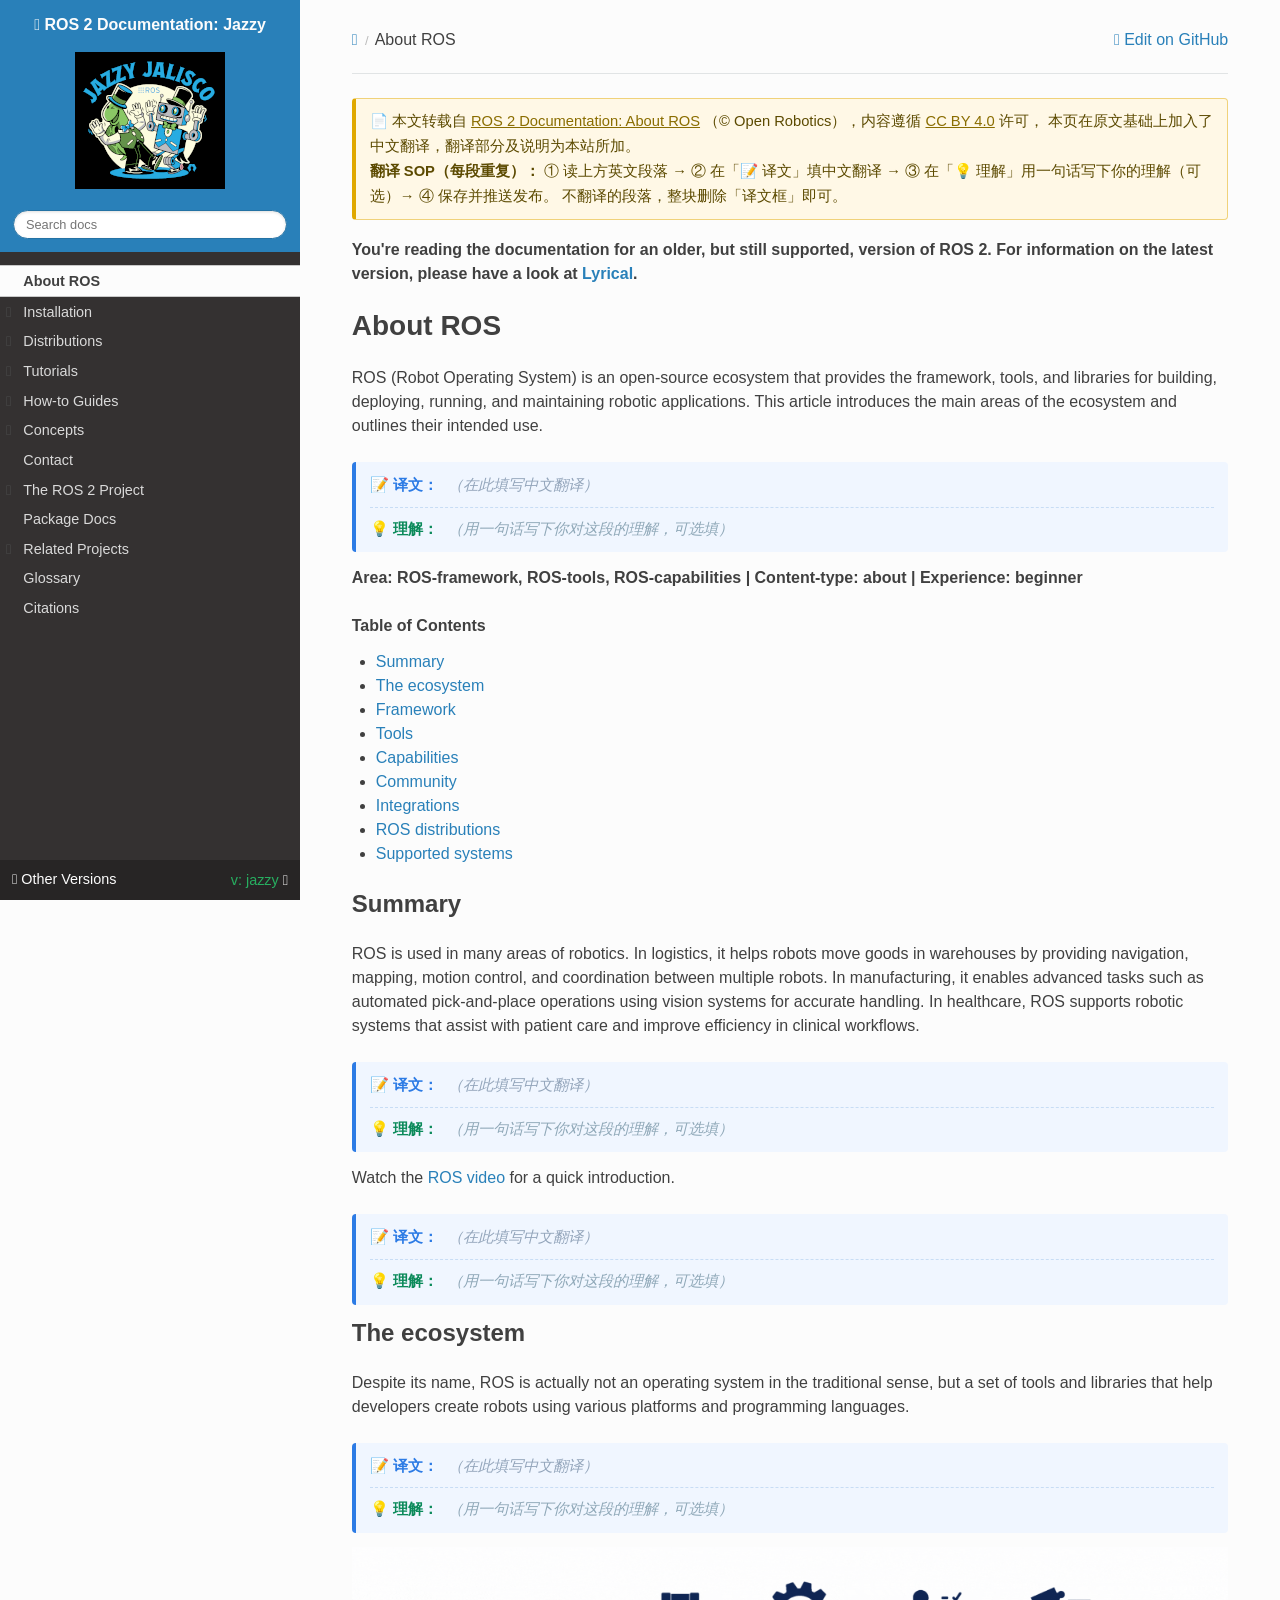
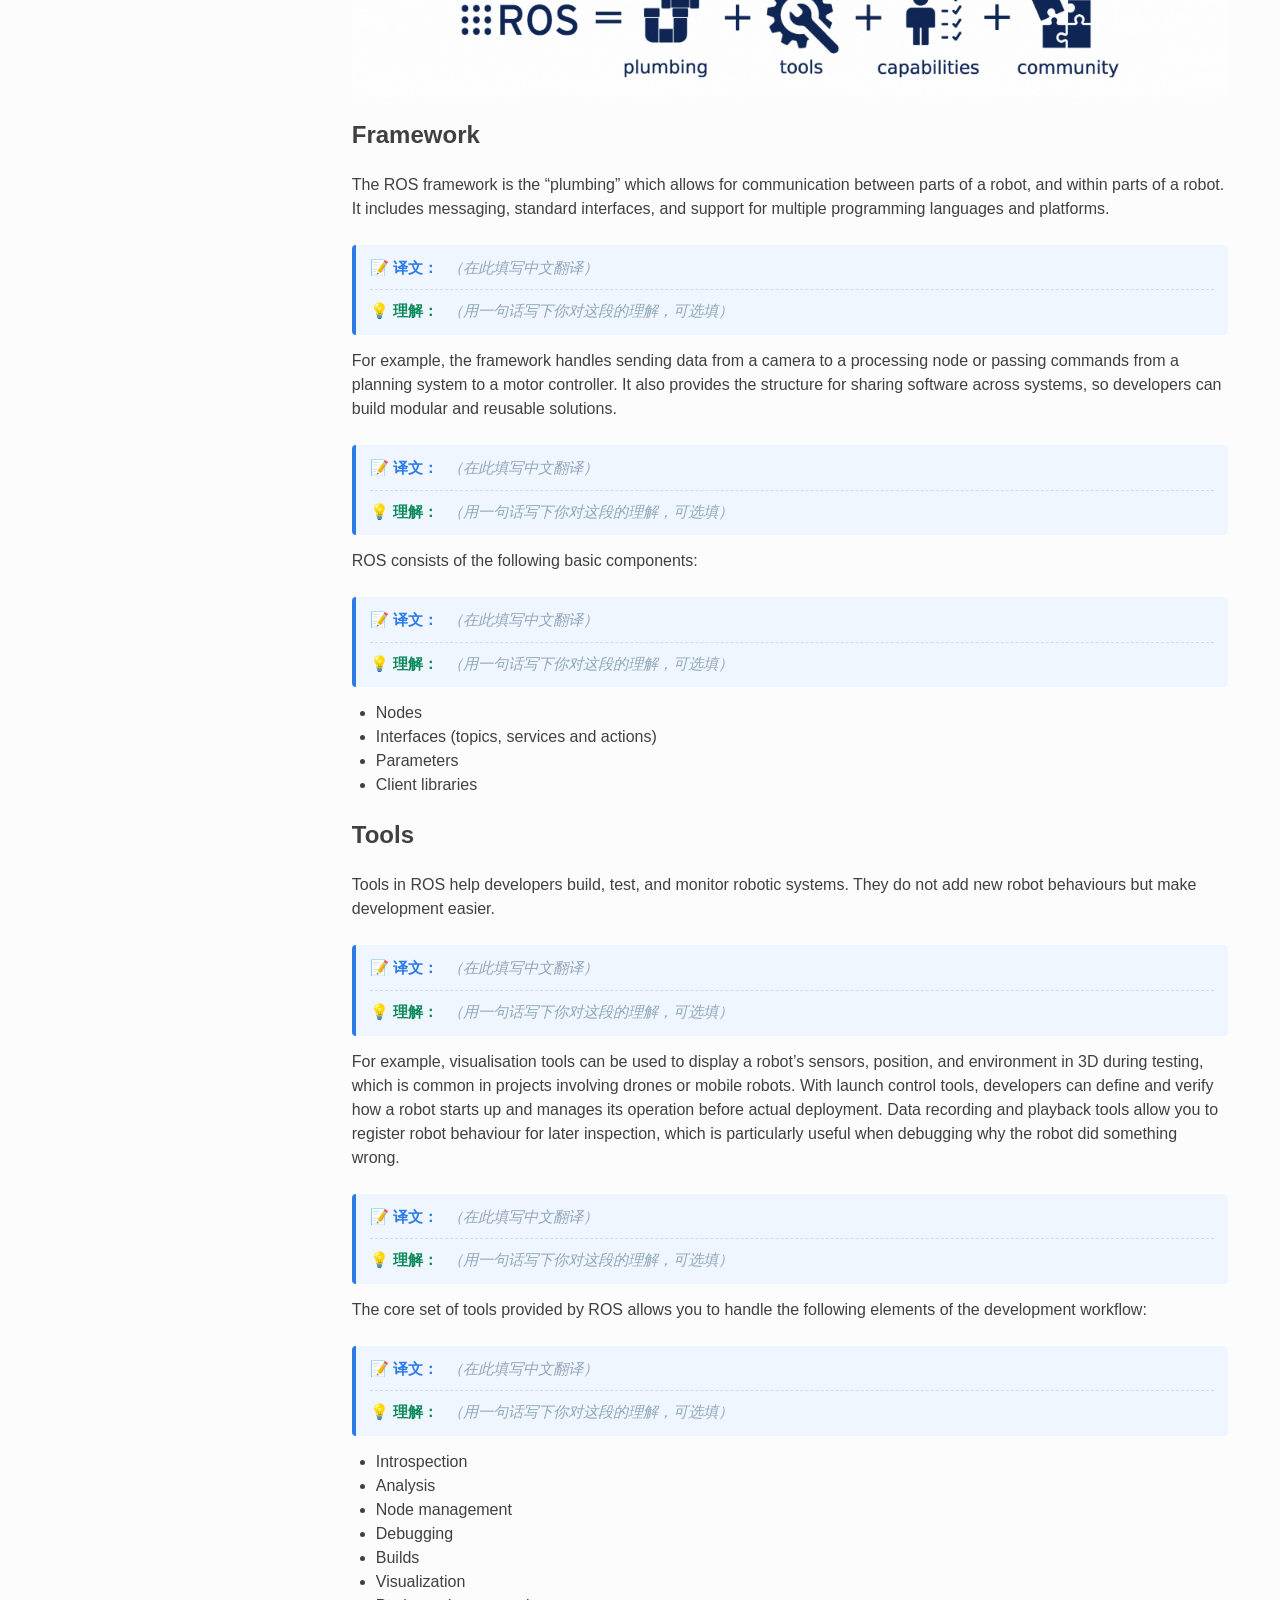
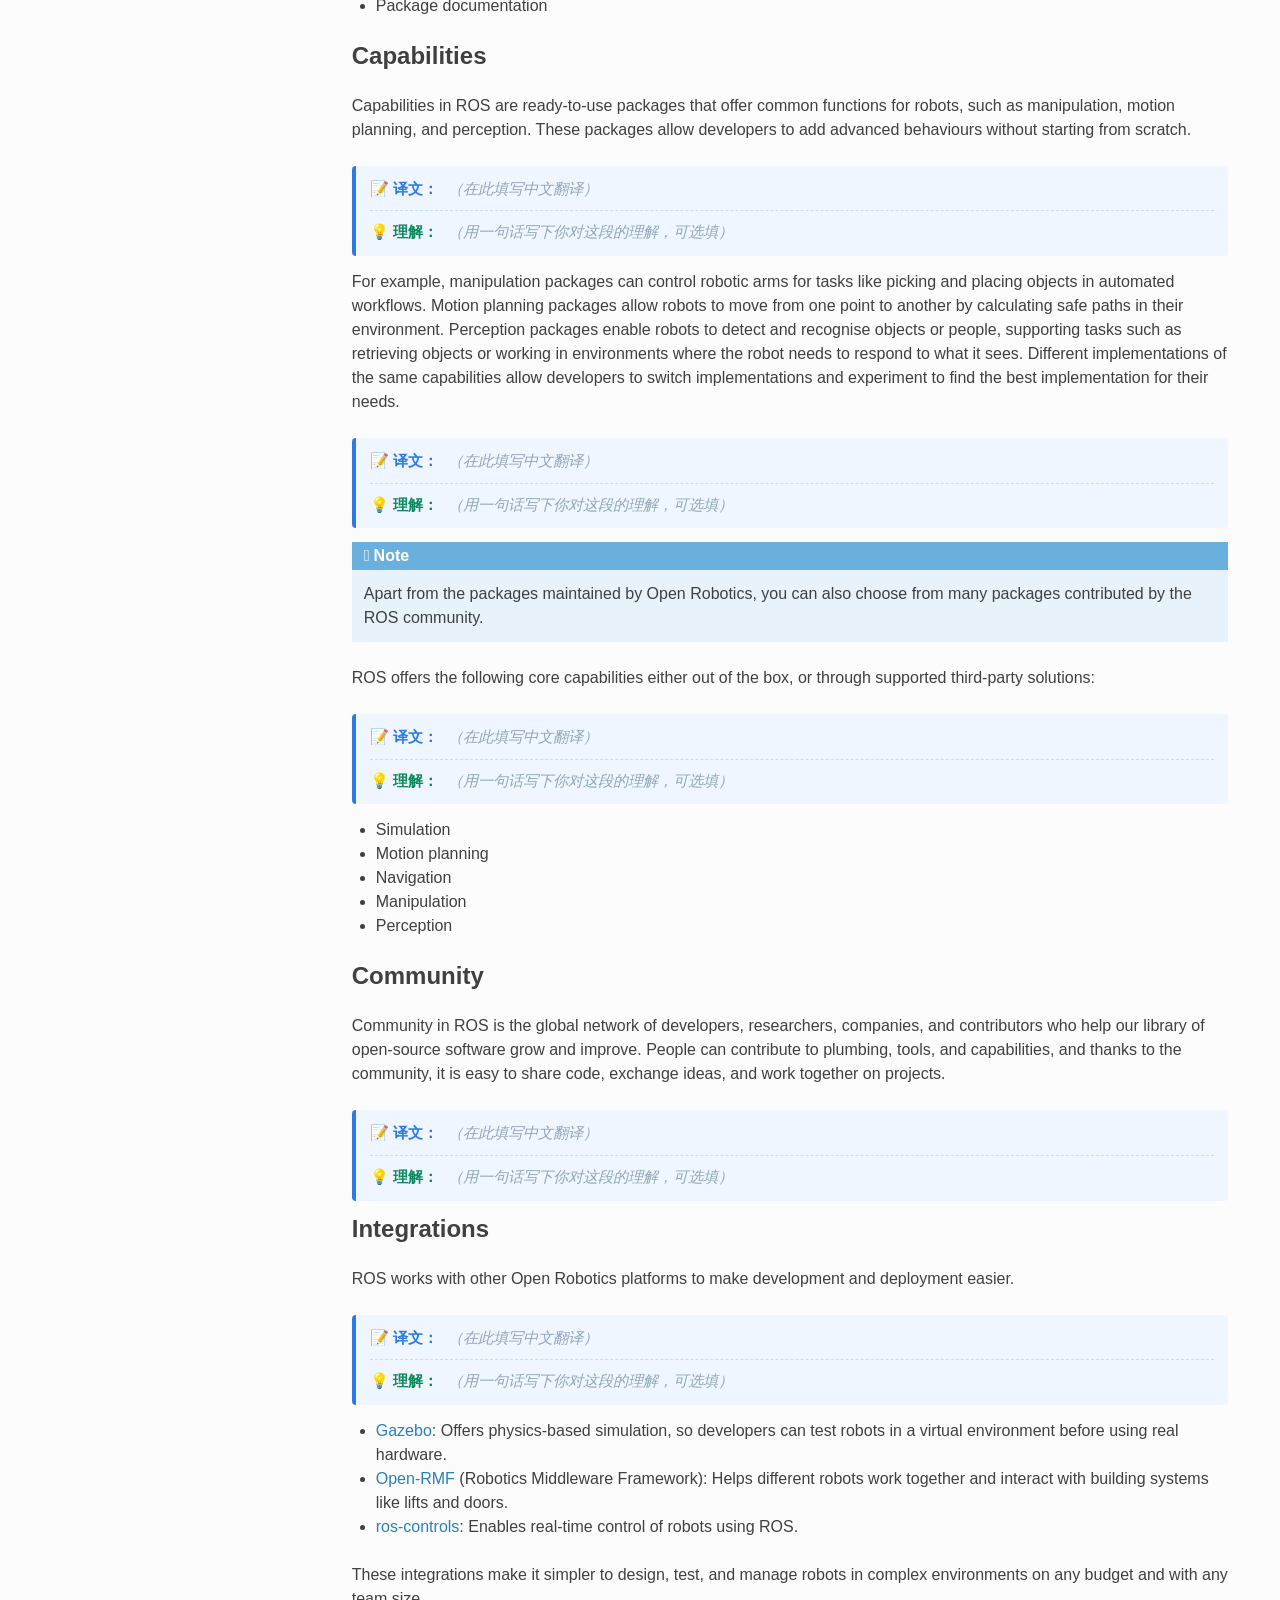
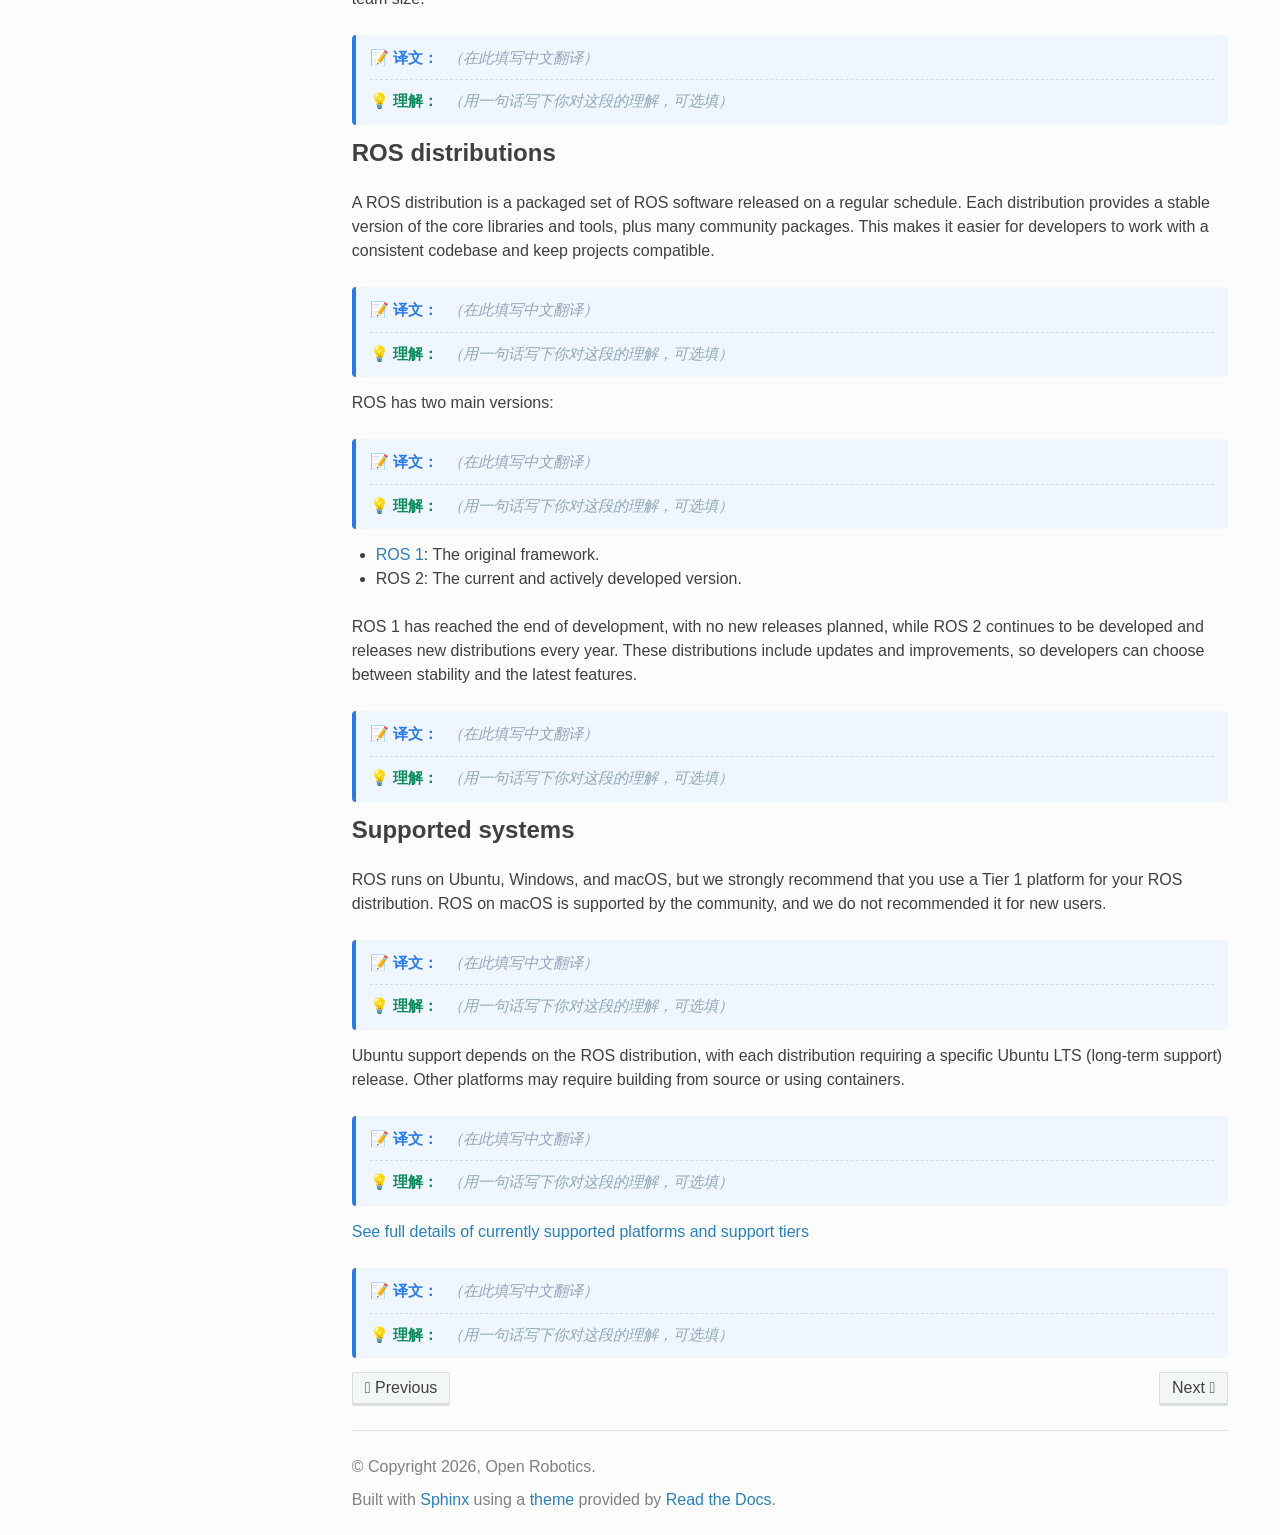
==== commit 9e8246ac: "新增翻译 SOP：每个译文框增加「理解」字段，并添加 SOP.md 标准作业流程" ====
--- a/index.html
+++ b/index.html
@@ -4,9 +4,6 @@
 <html class="writer-html5" data-content_root="./" lang="en">
 <head>
 <meta charset="utf-8"/><meta content="width=device-width, initial-scale=1" name="viewport"/>
-
-
-
 <meta content="About ROS" property="og:title"/>
 <meta content="website" property="og:type"/>
 <meta content="https://docs.ros.org/en/jazzy/About-ROS.html" property="og:url"/>
@@ -65,6 +62,14 @@
 }
 .my-translation .my-tr-label { font-weight: 700; color: #2c7be5; margin-right: 6px; }
 .my-translation .my-tr-placeholder { color: #93a5bb; font-style: italic; }
+
+.my-translation .my-understanding {
+  margin-top: 8px;
+  padding-top: 8px;
+  border-top: 1px dashed #c8ddf5;
+}
+.my-translation .my-un-label { font-weight: 700; color: #0b8a5a; margin-right: 6px; }
+.my-translation .my-un-placeholder { color: #8fa8b8; font-style: italic; }
 </style></head>
 <body class="wy-body-for-nav">
 <div class="wy-grid-for-nav">
@@ -492,9 +497,11 @@
 <div class="document" itemscope="itemscope" itemtype="http://schema.org/Article" role="main">
 <div itemprop="articleBody"><div class="my-attribution">
   📄 本文转载自 <a href="https://docs.ros.org/en/jazzy/About-ROS.html">ROS 2 Documentation: About ROS</a>
-  （© Open Robotics），内容遵循 <a href="https://creativecommons.org/licenses/by/4.0/">CC BY 4.0</a> 许可。
+  （© Open Robotics），内容遵循 <a href="https://creativecommons.org/licenses/by/4.0/">CC BY 4.0</a> 许可，
   本页在原文基础上加入了中文翻译，翻译部分及说明为本站所加。
-  <br/><b>使用说明：</b>每个蓝色“📝 译文”框对应上方一段英文，把中文翻译填进框内即可；不需要的框可直接删除。
+  <br/><b>翻译 SOP（每段重复）：</b>
+  ① 读上方英文段落 → ② 在「📝 译文」填中文翻译 → ③ 在「💡 理解」用一句话写下你的理解（可选）→ ④ 保存并推送发布。
+  不翻译的段落，整块删除「译文框」即可。
 </div>
 <p>
 <strong>
@@ -510,7 +517,10 @@
 This article introduces the main areas of the ecosystem and outlines their intended use.</p><div class="my-translation">
 <span class="my-tr-label">📝 译文：</span>
 <span class="my-tr-placeholder">（在此填写中文翻译）</span>
-</div>
+<div class="my-understanding">
+<span class="my-un-label">💡 理解：</span>
+<span class="my-un-placeholder">（用一句话写下你对这段的理解，可选填）</span>
+</div></div>
 <p><strong>Area: ROS-framework, ROS-tools, ROS-capabilities | Content-type: about | Experience: beginner</strong></p>
 <nav class="contents local" id="table-of-contents">
 <p class="topic-title">Table of Contents</p>
@@ -534,18 +544,27 @@
 In healthcare, ROS supports robotic systems that assist with patient care and improve efficiency in clinical workflows.</p><div class="my-translation">
 <span class="my-tr-label">📝 译文：</span>
 <span class="my-tr-placeholder">（在此填写中文翻译）</span>
-</div>
+<div class="my-understanding">
+<span class="my-un-label">💡 理解：</span>
+<span class="my-un-placeholder">（用一句话写下你对这段的理解，可选填）</span>
+</div></div>
 <p>Watch the <a class="reference external" href="https://vimeo.com/237016358">ROS video</a> for a quick introduction.</p><div class="my-translation">
 <span class="my-tr-label">📝 译文：</span>
 <span class="my-tr-placeholder">（在此填写中文翻译）</span>
-</div>
+<div class="my-understanding">
+<span class="my-un-label">💡 理解：</span>
+<span class="my-un-placeholder">（用一句话写下你对这段的理解，可选填）</span>
+</div></div>
 </section>
 <section id="the-ecosystem">
 <h2><a class="toc-backref" href="About-ROS.html#id2" role="doc-backlink">The ecosystem</a><a class="headerlink" href="About-ROS.html#the-ecosystem" title="Link to this heading"></a></h2>
 <p>Despite its name, ROS is actually not an operating system in the traditional sense, but a set of tools and libraries that help developers create robots using various platforms and programming languages.</p><div class="my-translation">
 <span class="my-tr-label">📝 译文：</span>
 <span class="my-tr-placeholder">（在此填写中文翻译）</span>
-</div>
+<div class="my-understanding">
+<span class="my-un-label">💡 理解：</span>
+<span class="my-un-placeholder">（用一句话写下你对这段的理解，可选填）</span>
+</div></div>
 <img alt="Animated high level diagram of the ROS ecosystem" src="_images/ROS-ecosystem.gif"/>
 </section>
 <section id="framework">
@@ -554,16 +573,25 @@
 It includes messaging, standard interfaces, and support for multiple programming languages and platforms.</p><div class="my-translation">
 <span class="my-tr-label">📝 译文：</span>
 <span class="my-tr-placeholder">（在此填写中文翻译）</span>
-</div>
+<div class="my-understanding">
+<span class="my-un-label">💡 理解：</span>
+<span class="my-un-placeholder">（用一句话写下你对这段的理解，可选填）</span>
+</div></div>
 <p>For example, the framework handles sending data from a camera to a processing node or passing commands from a planning system to a motor controller.
 It also provides the structure for sharing software across systems, so developers can build modular and reusable solutions.</p><div class="my-translation">
 <span class="my-tr-label">📝 译文：</span>
 <span class="my-tr-placeholder">（在此填写中文翻译）</span>
-</div>
+<div class="my-understanding">
+<span class="my-un-label">💡 理解：</span>
+<span class="my-un-placeholder">（用一句话写下你对这段的理解，可选填）</span>
+</div></div>
 <p>ROS consists of the following basic components:</p><div class="my-translation">
 <span class="my-tr-label">📝 译文：</span>
 <span class="my-tr-placeholder">（在此填写中文翻译）</span>
-</div>
+<div class="my-understanding">
+<span class="my-un-label">💡 理解：</span>
+<span class="my-un-placeholder">（用一句话写下你对这段的理解，可选填）</span>
+</div></div>
 <ul class="simple">
 <li><p>Nodes</p></li>
 <li><p>Interfaces (topics, services and actions)</p></li>
@@ -577,17 +605,26 @@
 They do not add new robot behaviours but make development easier.</p><div class="my-translation">
 <span class="my-tr-label">📝 译文：</span>
 <span class="my-tr-placeholder">（在此填写中文翻译）</span>
-</div>
+<div class="my-understanding">
+<span class="my-un-label">💡 理解：</span>
+<span class="my-un-placeholder">（用一句话写下你对这段的理解，可选填）</span>
+</div></div>
 <p>For example, visualisation tools can be used to display a robot’s sensors, position, and environment in 3D during testing, which is common in projects involving drones or mobile robots.
 With launch control tools, developers can define and verify how a robot starts up and manages its operation before actual deployment.
 Data recording and playback tools allow you to register robot behaviour for later inspection, which is particularly useful when debugging why the robot did something wrong.</p><div class="my-translation">
 <span class="my-tr-label">📝 译文：</span>
 <span class="my-tr-placeholder">（在此填写中文翻译）</span>
-</div>
+<div class="my-understanding">
+<span class="my-un-label">💡 理解：</span>
+<span class="my-un-placeholder">（用一句话写下你对这段的理解，可选填）</span>
+</div></div>
 <p>The core set of tools provided by ROS allows you to handle the following elements of the development workflow:</p><div class="my-translation">
 <span class="my-tr-label">📝 译文：</span>
 <span class="my-tr-placeholder">（在此填写中文翻译）</span>
-</div>
+<div class="my-understanding">
+<span class="my-un-label">💡 理解：</span>
+<span class="my-un-placeholder">（用一句话写下你对这段的理解，可选填）</span>
+</div></div>
 <ul class="simple">
 <li><p>Introspection</p></li>
 <li><p>Analysis</p></li>
@@ -604,14 +641,20 @@
 These packages allow developers to add advanced behaviours without starting from scratch.</p><div class="my-translation">
 <span class="my-tr-label">📝 译文：</span>
 <span class="my-tr-placeholder">（在此填写中文翻译）</span>
-</div>
+<div class="my-understanding">
+<span class="my-un-label">💡 理解：</span>
+<span class="my-un-placeholder">（用一句话写下你对这段的理解，可选填）</span>
+</div></div>
 <p>For example, manipulation packages can control robotic arms for tasks like picking and placing objects in automated workflows.
 Motion planning packages allow robots to move from one point to another by calculating safe paths in their environment.
 Perception packages enable robots to detect and recognise objects or people, supporting tasks such as retrieving objects or working in environments where the robot needs to respond to what it sees.
 Different implementations of the same capabilities allow developers to switch implementations and experiment to find the best implementation for their needs.</p><div class="my-translation">
 <span class="my-tr-label">📝 译文：</span>
 <span class="my-tr-placeholder">（在此填写中文翻译）</span>
-</div>
+<div class="my-understanding">
+<span class="my-un-label">💡 理解：</span>
+<span class="my-un-placeholder">（用一句话写下你对这段的理解，可选填）</span>
+</div></div>
 <div class="admonition note">
 <p class="admonition-title">Note</p>
 <p>Apart from the packages maintained by Open Robotics, you can also choose from many packages contributed by the ROS community.</p>
@@ -619,7 +662,10 @@
 <p>ROS offers the following core capabilities either out of the box, or through supported third-party solutions:</p><div class="my-translation">
 <span class="my-tr-label">📝 译文：</span>
 <span class="my-tr-placeholder">（在此填写中文翻译）</span>
-</div>
+<div class="my-understanding">
+<span class="my-un-label">💡 理解：</span>
+<span class="my-un-placeholder">（用一句话写下你对这段的理解，可选填）</span>
+</div></div>
 <ul class="simple">
 <li><p>Simulation</p></li>
 <li><p>Motion planning</p></li>
@@ -634,14 +680,20 @@
 People can contribute to plumbing, tools, and capabilities, and thanks to the community, it is easy to share code, exchange ideas, and work together on projects.</p><div class="my-translation">
 <span class="my-tr-label">📝 译文：</span>
 <span class="my-tr-placeholder">（在此填写中文翻译）</span>
-</div>
+<div class="my-understanding">
+<span class="my-un-label">💡 理解：</span>
+<span class="my-un-placeholder">（用一句话写下你对这段的理解，可选填）</span>
+</div></div>
 </section>
 <section id="integrations">
 <h2><a class="toc-backref" href="About-ROS.html#id7" role="doc-backlink">Integrations</a><a class="headerlink" href="About-ROS.html#integrations" title="Link to this heading"></a></h2>
 <p>ROS works with other Open Robotics platforms to make development and deployment easier.</p><div class="my-translation">
 <span class="my-tr-label">📝 译文：</span>
 <span class="my-tr-placeholder">（在此填写中文翻译）</span>
-</div>
+<div class="my-understanding">
+<span class="my-un-label">💡 理解：</span>
+<span class="my-un-placeholder">（用一句话写下你对这段的理解，可选填）</span>
+</div></div>
 <ul class="simple">
 <li><p><a class="reference external" href="https://gazebosim.org/home">Gazebo</a>: Offers physics-based simulation, so developers can test robots in a virtual environment before using real hardware.</p></li>
 <li><p><a class="reference external" href="https://www.open-rmf.org/">Open-RMF</a> (Robotics Middleware Framework): Helps different robots work together and interact with building systems like lifts and doors.</p></li>
@@ -650,7 +702,10 @@
 <p>These integrations make it simpler to design, test, and manage robots in complex environments on any budget and with any team size.</p><div class="my-translation">
 <span class="my-tr-label">📝 译文：</span>
 <span class="my-tr-placeholder">（在此填写中文翻译）</span>
-</div>
+<div class="my-understanding">
+<span class="my-un-label">💡 理解：</span>
+<span class="my-un-placeholder">（用一句话写下你对这段的理解，可选填）</span>
+</div></div>
 </section>
 <section id="ros-distributions">
 <h2><a class="toc-backref" href="About-ROS.html#id8" role="doc-backlink">ROS distributions</a><a class="headerlink" href="About-ROS.html#ros-distributions" title="Link to this heading"></a></h2>
@@ -659,11 +714,17 @@
 This makes it easier for developers to work with a consistent codebase and keep projects compatible.</p><div class="my-translation">
 <span class="my-tr-label">📝 译文：</span>
 <span class="my-tr-placeholder">（在此填写中文翻译）</span>
-</div>
+<div class="my-understanding">
+<span class="my-un-label">💡 理解：</span>
+<span class="my-un-placeholder">（用一句话写下你对这段的理解，可选填）</span>
+</div></div>
 <p>ROS has two main versions:</p><div class="my-translation">
 <span class="my-tr-label">📝 译文：</span>
 <span class="my-tr-placeholder">（在此填写中文翻译）</span>
-</div>
+<div class="my-understanding">
+<span class="my-un-label">💡 理解：</span>
+<span class="my-un-placeholder">（用一句话写下你对这段的理解，可选填）</span>
+</div></div>
 <ul class="simple">
 <li><p><a class="reference external" href="https://index.ros.org/">ROS 1</a>: The original framework.</p></li>
 <li><p>ROS 2: The current and actively developed version.</p></li>
@@ -672,7 +733,10 @@
 These distributions include updates and improvements, so developers can choose between stability and the latest features.</p><div class="my-translation">
 <span class="my-tr-label">📝 译文：</span>
 <span class="my-tr-placeholder">（在此填写中文翻译）</span>
-</div>
+<div class="my-understanding">
+<span class="my-un-label">💡 理解：</span>
+<span class="my-un-placeholder">（用一句话写下你对这段的理解，可选填）</span>
+</div></div>
 </section>
 <section id="supported-systems">
 <h2><a class="toc-backref" href="About-ROS.html#id9" role="doc-backlink">Supported systems</a><a class="headerlink" href="About-ROS.html#supported-systems" title="Link to this heading"></a></h2>
@@ -680,16 +744,25 @@
 ROS on macOS is supported by the community, and we do not recommended it for new users.</p><div class="my-translation">
 <span class="my-tr-label">📝 译文：</span>
 <span class="my-tr-placeholder">（在此填写中文翻译）</span>
-</div>
+<div class="my-understanding">
+<span class="my-un-label">💡 理解：</span>
+<span class="my-un-placeholder">（用一句话写下你对这段的理解，可选填）</span>
+</div></div>
 <p>Ubuntu support depends on the ROS distribution, with each distribution requiring a specific Ubuntu LTS (long-term support) release.
 Other platforms may require building from source or using containers.</p><div class="my-translation">
 <span class="my-tr-label">📝 译文：</span>
 <span class="my-tr-placeholder">（在此填写中文翻译）</span>
-</div>
+<div class="my-understanding">
+<span class="my-un-label">💡 理解：</span>
+<span class="my-un-placeholder">（用一句话写下你对这段的理解，可选填）</span>
+</div></div>
 <p><a class="reference internal" href="https://docs.ros.org/en/jazzy/Releases/Release-Rolling-Ridley.html"><span class="doc">See full details of currently supported platforms and support tiers</span></a></p><div class="my-translation">
 <span class="my-tr-label">📝 译文：</span>
 <span class="my-tr-placeholder">（在此填写中文翻译）</span>
-</div>
+<div class="my-understanding">
+<span class="my-un-label">💡 理解：</span>
+<span class="my-un-placeholder">（用一句话写下你对这段的理解，可选填）</span>
+</div></div>
 </section>
 </section>
 </div>
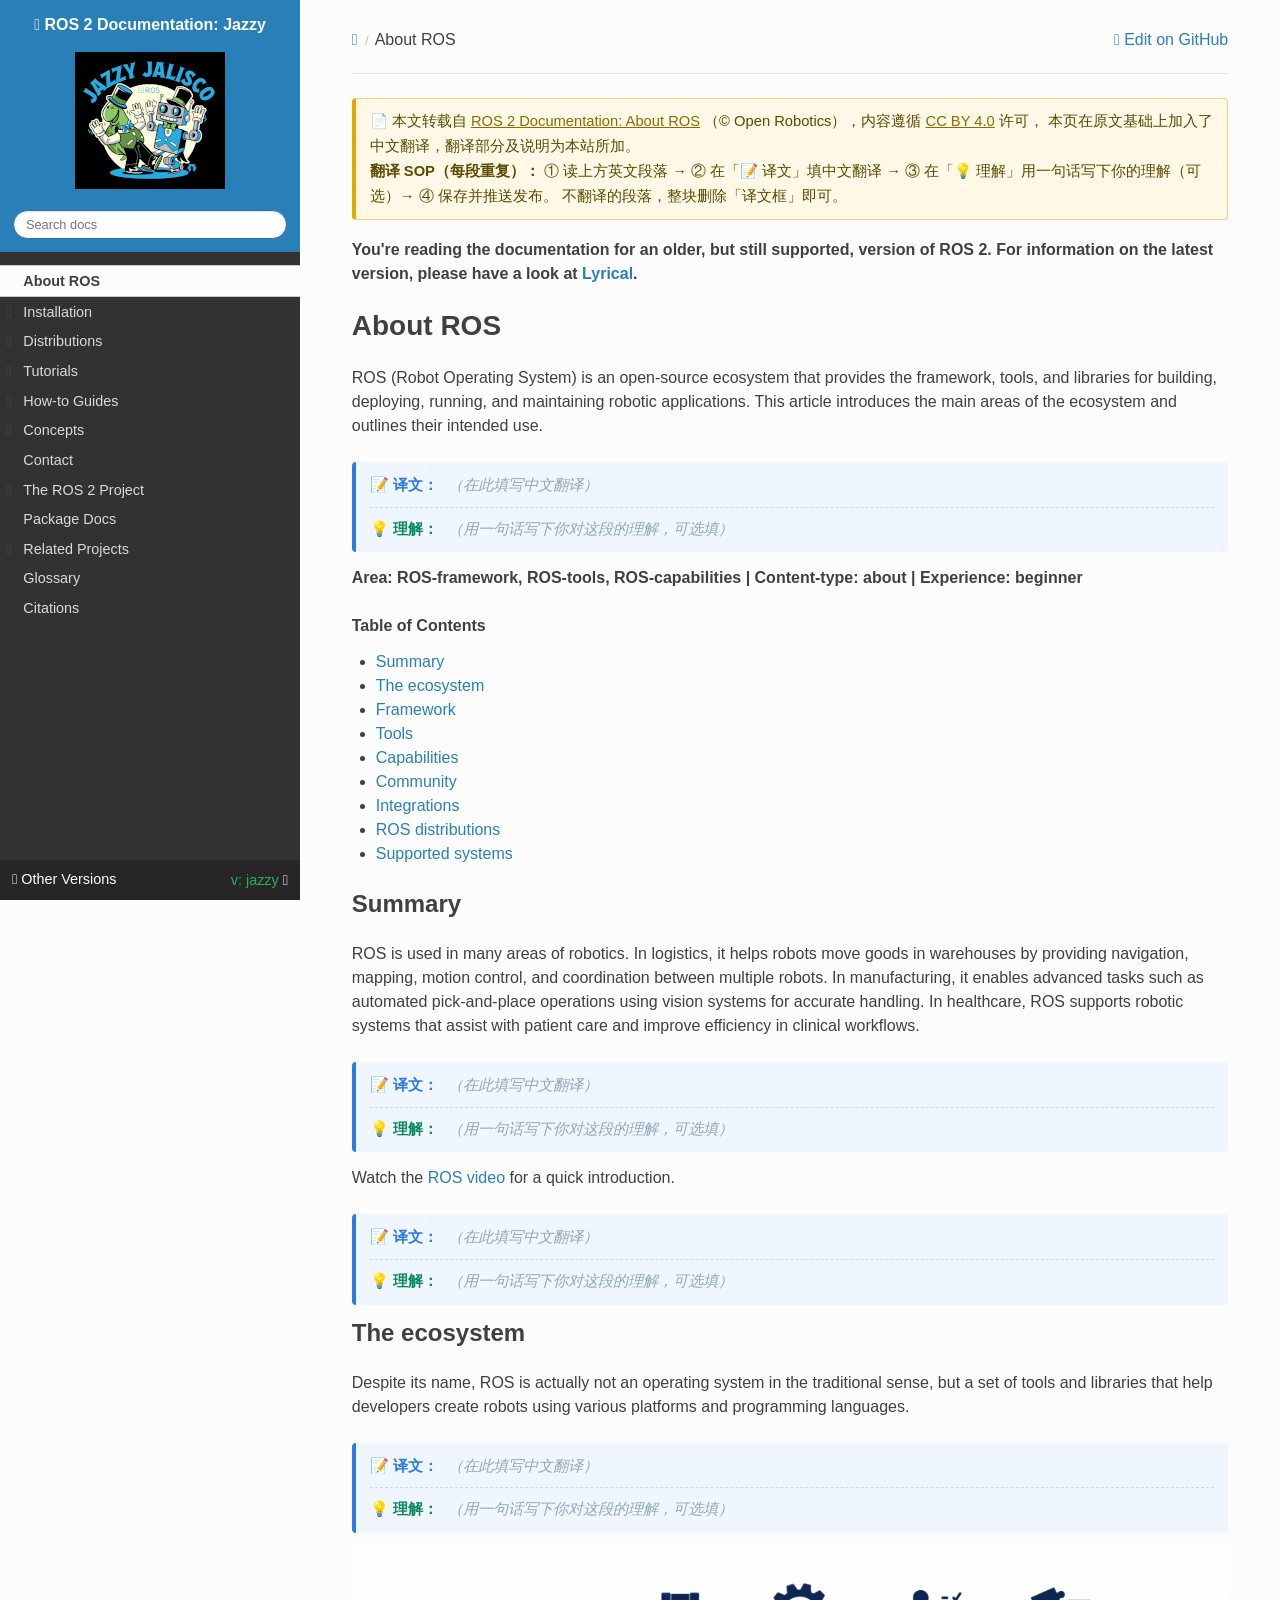
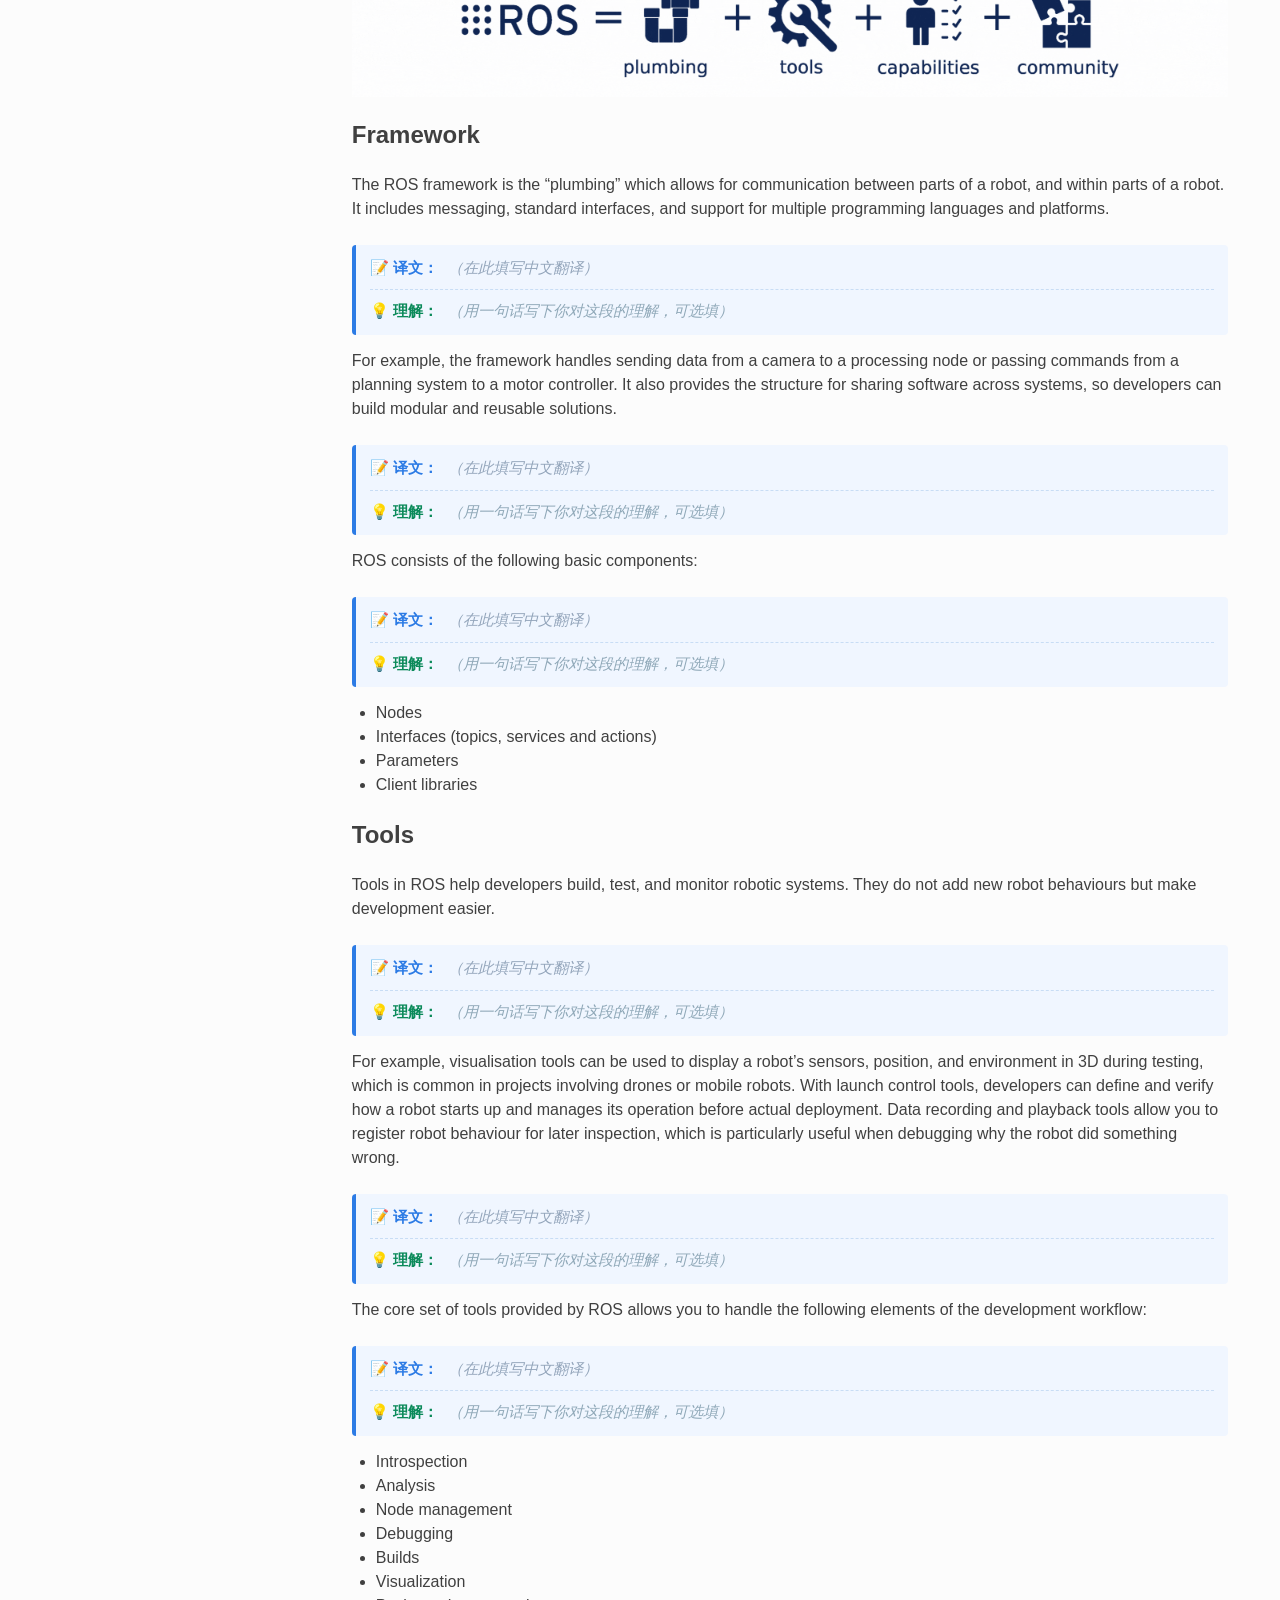
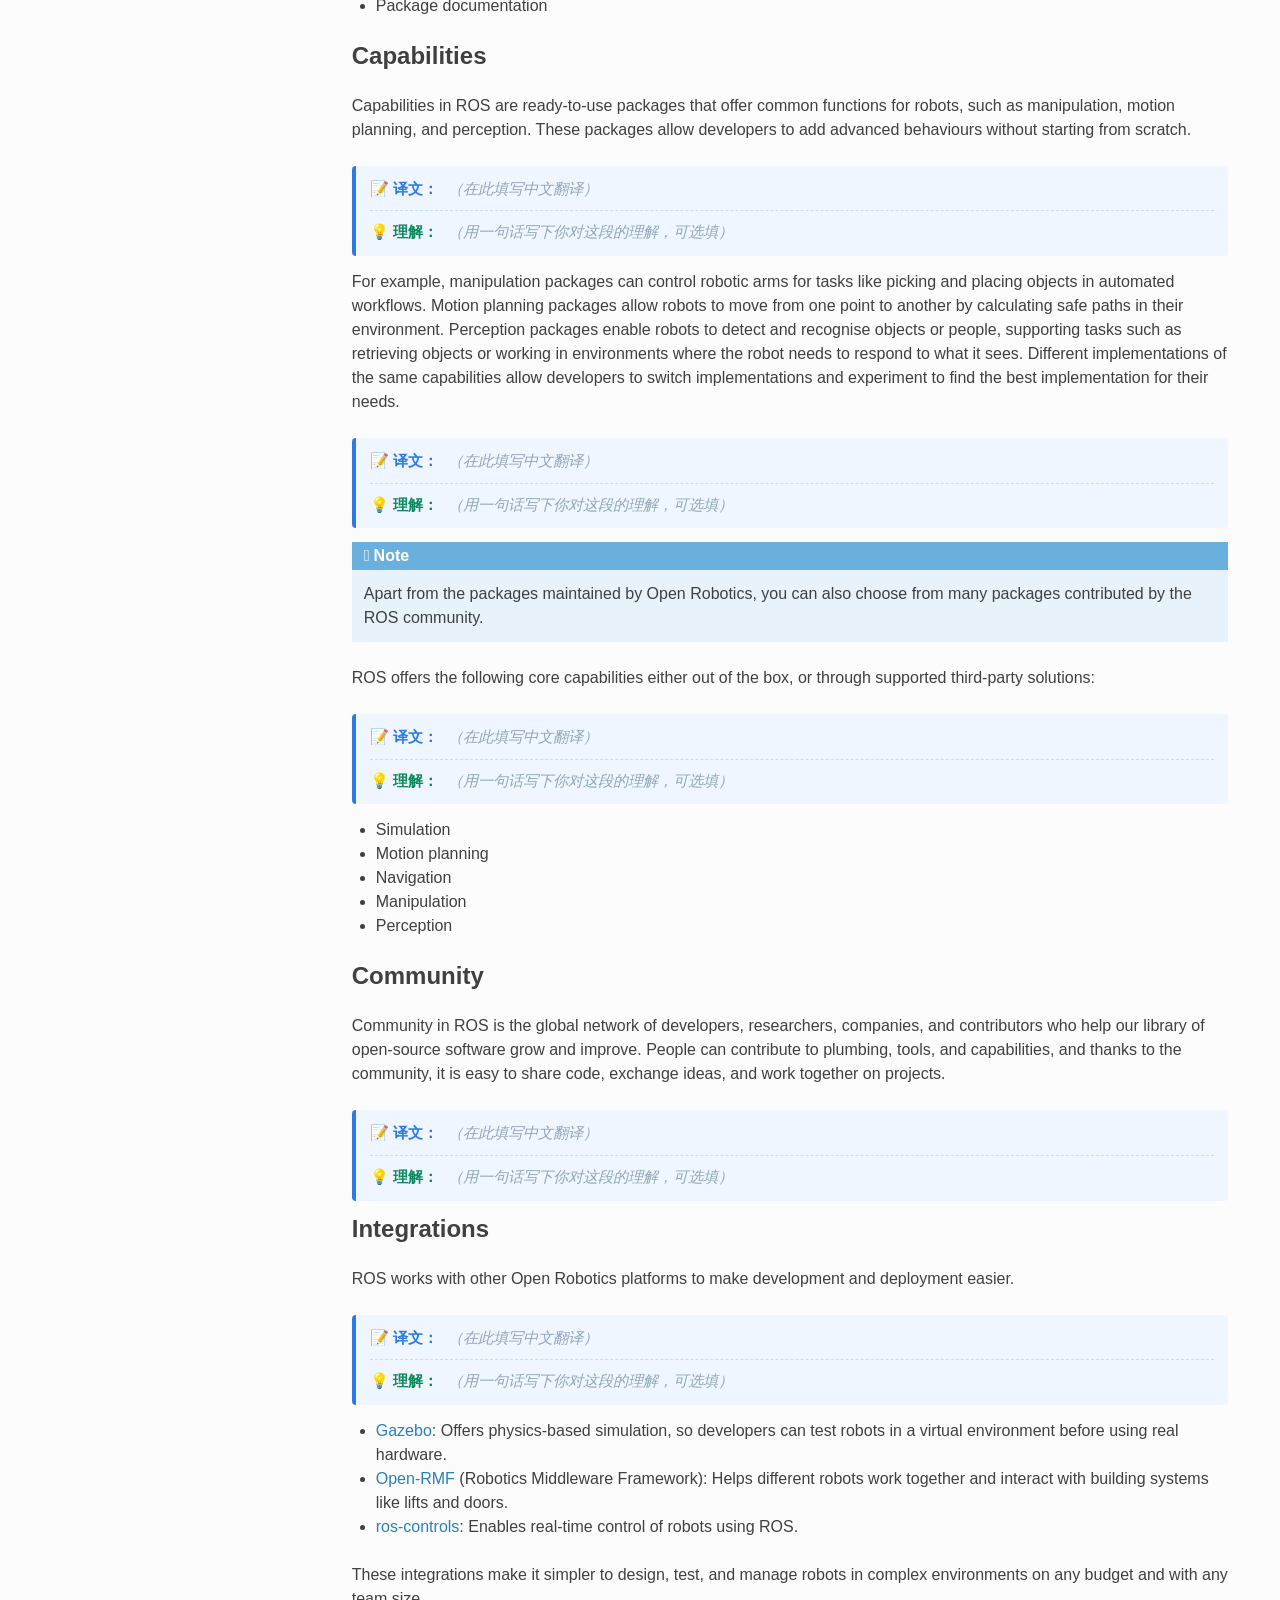
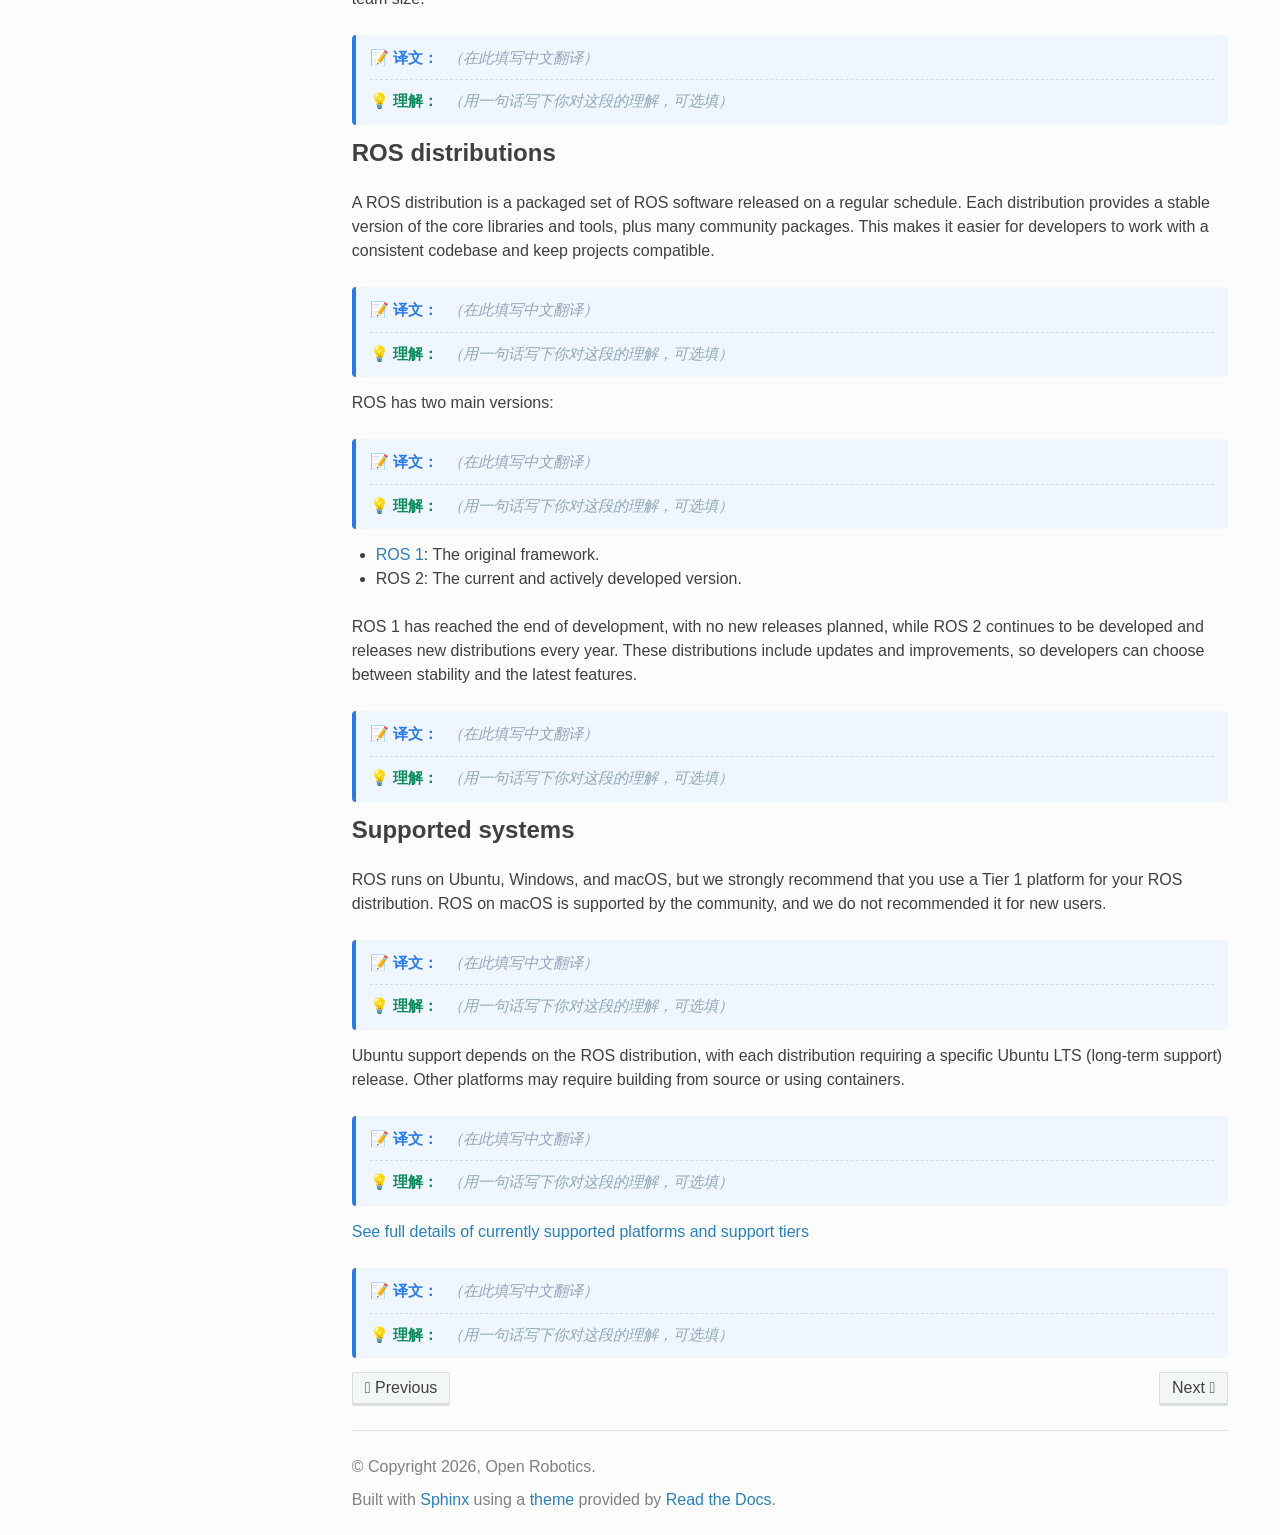
==== commit 6496508a: "新增 run_sop.py 一键运行脚本 + SOP 调用说明" ====
--- a/index.html
+++ b/index.html
@@ -70,6 +70,9 @@
 }
 .my-translation .my-un-label { font-weight: 700; color: #0b8a5a; margin-right: 6px; }
 .my-translation .my-un-placeholder { color: #8fa8b8; font-style: italic; }
+
+.my-translation .my-tr-text { color: #17324d; font-style: normal; }
+.my-translation .my-un-text { color: #2f5d50; font-style: normal; }
 </style></head>
 <body class="wy-body-for-nav">
 <div class="wy-grid-for-nav">
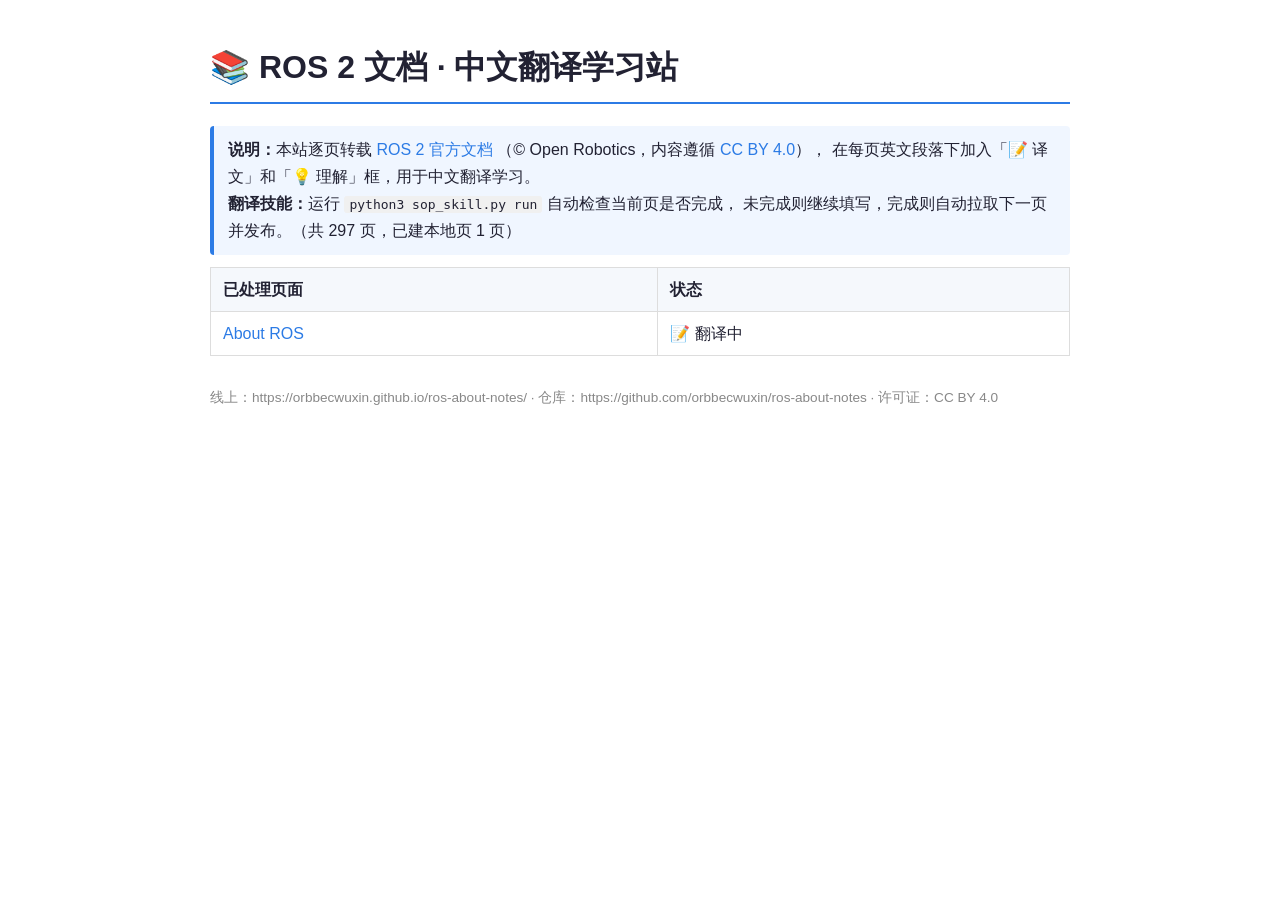
==== commit 8d908ea2: "新增翻译技能 sop_skill.py：检查完成→续填→拉取下一页并发布；多页面结构+导航首页+进度清单" ====
--- a/index.html
+++ b/index.html
@@ -1,823 +1,38 @@
-
 <!DOCTYPE html>
-
-<html class="writer-html5" data-content_root="./" lang="en">
+<html lang="zh-CN">
 <head>
-<meta charset="utf-8"/><meta content="width=device-width, initial-scale=1" name="viewport"/>
-<meta content="About ROS" property="og:title"/>
-<meta content="website" property="og:type"/>
-<meta content="https://docs.ros.org/en/jazzy/About-ROS.html" property="og:url"/>
-<meta content="ROS 2 Documentation" property="og:site_name"/>
-<meta content="ROS (Robot Operating System) is an open-source ecosystem that provides the framework, tools, and libraries for building, deploying, running, and maintaining robotic applications. This article intro..." property="og:description"/>
-<meta content="https://docs.ros.org/en/jazzy/_static/jazzy-small.png" property="og:image"/>
-<meta content="ROS 2 Documentation" property="og:image:alt"/>
-<meta content="ROS (Robot Operating System) is an open-source ecosystem that provides the framework, tools, and libraries for building, deploying, running, and maintaining robotic applications. This article intro..." name="description"/>
-<meta content="width=device-width, initial-scale=1.0" name="viewport"/>
-<title>About ROS — ROS 2 Documentation: Jazzy  documentation</title>
-<link href="_static/pygments.css?v=03e43079" rel="stylesheet" type="text/css"/>
-<link href="_static/css/theme.css?v=e59714d7" rel="stylesheet" type="text/css"/>
-<link href="_static/graphviz.css?v=4ae1632d" rel="stylesheet" type="text/css"/>
-<link href="_static/copybutton.css?v=76b2166b" rel="stylesheet" type="text/css"/>
-<link href="_static/custom.css?v=d85a351e" rel="stylesheet" type="text/css"/>
-<link href="_static/adopters.css?v=d001bf74" rel="stylesheet" type="text/css"/>
-<link href="_static/favicon.ico" rel="shortcut icon"/>
-<link href="https://docs.ros.org/en/jazzy/About-ROS.html" rel="canonical"/>
-<script src="_static/jquery.js?v=5d32c60e"></script>
-<script src="_static/_sphinx_javascript_frameworks_compat.js?v=2cd50e6c"></script>
-<script src="_static/documentation_options.js?v=9eb32ce0"></script>
-<script src="_static/doctools.js?v=9bcbadda"></script>
-<script src="_static/sphinx_highlight.js?v=dc90522c"></script>
-<script src="_static/clipboard.min.js?v=a7894cd8"></script>
-<script src="_static/copybutton.js?v=6dbb43f8"></script>
-<script src="_static/adopters.js?v=a71d1400"></script>
-<script src="_static/js/theme.js"></script>
-<link href="https://docs.ros.org/en/jazzy/genindex.html" rel="index" title="Index"/>
-<link href="https://docs.ros.org/en/jazzy/search.html" rel="search" title="Search"/>
-<link href="https://docs.ros.org/en/jazzy/Installation.html" rel="next" title="Installation"/>
-<link href="https://docs.ros.org/en/jazzy/index.html" rel="prev" title="ROS 2 Documentation"/>
+<meta charset="utf-8">
+<meta name="viewport" content="width=device-width, initial-scale=1">
+<title>ROS 2 文档 · 中文翻译学习站</title>
 <style>
-/* ===== 转载署名 ===== */
-.my-attribution {
-  background: #fff8e6;
-  border: 1px solid #f0d27a;
-  border-left: 4px solid #e0a800;
-  border-radius: 4px;
-  padding: 10px 14px;
-  margin: 0 0 18px 0;
-  font-size: 0.92em;
-  line-height: 1.7;
-  color: #5c4a00;
-}
-.my-attribution a { color: #8a6d00; text-decoration: underline; }
-/* ===== 译文框 ===== */
-.my-translation {
-  background: #f0f6ff;
-  border-left: 4px solid #2c7be5;
-  border-radius: 4px;
-  padding: 10px 14px;
-  margin: 14px 0;
-  font-size: 0.95em;
-  line-height: 1.75;
-  color: #17324d;
-}
-.my-translation .my-tr-label { font-weight: 700; color: #2c7be5; margin-right: 6px; }
-.my-translation .my-tr-placeholder { color: #93a5bb; font-style: italic; }
-
-.my-translation .my-understanding {
-  margin-top: 8px;
-  padding-top: 8px;
-  border-top: 1px dashed #c8ddf5;
-}
-.my-translation .my-un-label { font-weight: 700; color: #0b8a5a; margin-right: 6px; }
-.my-translation .my-un-placeholder { color: #8fa8b8; font-style: italic; }
-
-.my-translation .my-tr-text { color: #17324d; font-style: normal; }
-.my-translation .my-un-text { color: #2f5d50; font-style: normal; }
-</style></head>
-<body class="wy-body-for-nav">
-<div class="wy-grid-for-nav">
-<nav class="wy-nav-side" data-toggle="wy-nav-shift">
-<div class="wy-side-scroll">
-<div class="wy-side-nav-search">
-<a class="icon icon-home" href="https://docs.ros.org/en/jazzy/index.html">
-            ROS 2 Documentation: Jazzy
-              <img alt="Logo" class="logo" src="_static/jazzy-small.png"/>
-</a>
-<div role="search">
-<form action="https://docs.ros.org/en/jazzy/search.html" class="wy-form" id="rtd-search-form" method="get">
-<input aria-label="Search docs" name="q" placeholder="Search docs" type="text"/>
-<input name="check_keywords" type="hidden" value="yes"/>
-<input name="area" type="hidden" value="default"/>
-</form>
+  body { font-family: -apple-system, "Segoe UI", "Microsoft YaHei", sans-serif;
+         max-width: 860px; margin: 40px auto; padding: 0 20px; color: #223; line-height: 1.7; }
+  h1 { border-bottom: 2px solid #2c7be5; padding-bottom: 8px; }
+  .note { background:#f0f6ff; border-left:4px solid #2c7be5; border-radius:4px; padding:10px 14px; }
+  table { border-collapse: collapse; width: 100%; margin-top: 12px; }
+  th, td { border: 1px solid #ddd; padding: 8px 12px; text-align: left; }
+  th { background: #f5f8fc; }
+  a { color: #2c7be5; text-decoration: none; }
+  a:hover { text-decoration: underline; }
+  .footer { margin-top: 30px; font-size: 0.85em; color: #888; }
+  code { background:#f0f0f0; padding:1px 5px; border-radius:3px; }
+</style>
+</head>
+<body>
+<h1>📚 ROS 2 文档 · 中文翻译学习站</h1>
+<div class="note">
+  <b>说明：</b>本站逐页转载 <a href="https://docs.ros.org/en/jazzy/About-ROS.html">ROS 2 官方文档</a>
+  （© Open Robotics，内容遵循 <a href="https://creativecommons.org/licenses/by/4.0/">CC BY 4.0</a>），
+  在每页英文段落下加入「📝 译文」和「💡 理解」框，用于中文翻译学习。
+  <br><b>翻译技能：</b>运行 <code>python3 sop_skill.py run</code> 自动检查当前页是否完成，
+  未完成则继续填写，完成则自动拉取下一页并发布。（共 297 页，已建本地页 1 页）
 </div>
-</div><div aria-label="Navigation menu" class="wy-menu wy-menu-vertical" data-spy="affix" role="navigation">
-<ul class="current">
-<li class="toctree-l1 current"><a class="current reference internal" href="About-ROS.html#">About ROS</a></li>
-<li class="toctree-l1"><a class="reference internal" href="https://docs.ros.org/en/jazzy/Installation.html">Installation</a><ul>
-<li class="toctree-l2"><a class="reference internal" href="https://docs.ros.org/en/jazzy/Installation/Ubuntu-Install-Debs.html">Ubuntu (deb packages)</a></li>
-<li class="toctree-l2"><a class="reference internal" href="https://docs.ros.org/en/jazzy/Installation/Windows-Install-Binary.html">Windows (binary)</a></li>
-<li class="toctree-l2"><a class="reference internal" href="https://docs.ros.org/en/jazzy/Installation/RHEL-Install-RPMs.html">RHEL (RPM packages)</a></li>
-<li class="toctree-l2"><a class="reference internal" href="https://docs.ros.org/en/jazzy/Installation/Alternatives.html">Alternatives</a><ul>
-<li class="toctree-l3"><a class="reference internal" href="https://docs.ros.org/en/jazzy/Installation/Alternatives/Ubuntu-Development-Setup.html">Ubuntu (source)</a></li>
-<li class="toctree-l3"><a class="reference internal" href="https://docs.ros.org/en/jazzy/Installation/Alternatives/Ubuntu-Install-Binary.html">Ubuntu (binary)</a></li>
-<li class="toctree-l3"><a class="reference internal" href="https://docs.ros.org/en/jazzy/Installation/Alternatives/Windows-Development-Setup.html">Windows (source)</a></li>
-<li class="toctree-l3"><a class="reference internal" href="https://docs.ros.org/en/jazzy/Installation/Alternatives/RHEL-Development-Setup.html">RHEL (source)</a></li>
-<li class="toctree-l3"><a class="reference internal" href="https://docs.ros.org/en/jazzy/Installation/Alternatives/RHEL-Install-Binary.html">RHEL (binary)</a></li>
-<li class="toctree-l3"><a class="reference internal" href="https://docs.ros.org/en/jazzy/Installation/Alternatives/macOS-Development-Setup.html">macOS (source)</a></li>
-<li class="toctree-l3"><a class="reference internal" href="https://docs.ros.org/en/jazzy/Installation/Alternatives/Latest-Development-Setup.html">Latest development (source)</a></li>
-</ul>
-</li>
-<li class="toctree-l2"><a class="reference internal" href="https://docs.ros.org/en/jazzy/Installation/Maintaining-a-Source-Checkout.html">Maintain source checkout</a></li>
-<li class="toctree-l2"><a class="reference internal" href="https://docs.ros.org/en/jazzy/Installation/Testing.html">Testing with pre-release binaries</a></li>
-<li class="toctree-l2"><a class="reference internal" href="https://docs.ros.org/en/jazzy/Installation/RMW-Implementations.html">RMW implementations</a><ul>
-<li class="toctree-l3"><a class="reference internal" href="https://docs.ros.org/en/jazzy/Installation/RMW-Implementations/DDS-Implementations.html">DDS implementations</a><ul>
-<li class="toctree-l4"><a class="reference internal" href="https://docs.ros.org/en/jazzy/Installation/RMW-Implementations/DDS-Implementations/Working-with-Eclipse-CycloneDDS.html">Eclipse Cyclone DDS</a></li>
-<li class="toctree-l4"><a class="reference internal" href="https://docs.ros.org/en/jazzy/Installation/RMW-Implementations/DDS-Implementations/Working-with-GurumNetworks-GurumDDS.html">GurumNetworks GurumDDS</a></li>
-<li class="toctree-l4"><a class="reference internal" href="https://docs.ros.org/en/jazzy/Installation/RMW-Implementations/DDS-Implementations/Working-with-RTI-Connext-DDS.html">RTI Connext DDS</a></li>
-<li class="toctree-l4"><a class="reference internal" href="https://docs.ros.org/en/jazzy/Installation/RMW-Implementations/DDS-Implementations/Working-with-eProsima-Fast-DDS.html">eProsima Fast DDS</a></li>
-</ul>
-</li>
-<li class="toctree-l3"><a class="reference internal" href="https://docs.ros.org/en/jazzy/Installation/RMW-Implementations/Non-DDS-Implementations.html">Non-DDS-Implementations</a><ul>
-<li class="toctree-l4"><a class="reference internal" href="https://docs.ros.org/en/jazzy/Installation/RMW-Implementations/Non-DDS-Implementations/Working-with-Zenoh.html">Zenoh</a></li>
-</ul>
-</li>
-</ul>
-</li>
-<li class="toctree-l2"><a class="reference internal" href="https://docs.ros.org/en/jazzy/Installation/ROS-2-Mirrors.html">Mirrors</a></li>
-</ul>
-</li>
-<li class="toctree-l1"><a class="reference internal" href="https://docs.ros.org/en/jazzy/Releases.html">Distributions</a><ul>
-<li class="toctree-l2"><a class="reference internal" href="https://docs.ros.org/en/jazzy/Releases/Release-Lyrical-Luth.html">Lyrical Luth (codename ‘lyrical’; May, 2026)</a><ul>
-<li class="toctree-l3"><a class="reference internal" href="https://docs.ros.org/en/jazzy/Releases/Lyrical-Luth-Complete-Changelog.html">ROS 2 Lyrical Luth Complete Changelog</a></li>
-<li class="toctree-l3"><a class="reference internal" href="https://docs.ros.org/en/jazzy/Releases/lyrical/release-timeline.html">Lyrical Luth Release Timeline</a></li>
-<li class="toctree-l3"><a class="reference internal" href="https://docs.ros.org/en/jazzy/Releases/lyrical/supported-platforms.html">Lyrical Luth Supported Platforms</a></li>
-</ul>
-</li>
-<li class="toctree-l2"><a class="reference internal" href="https://docs.ros.org/en/jazzy/Releases/Release-Kilted-Kaiju.html">Kilted Kaiju (codename ‘kilted’; May, 2025)</a><ul>
-<li class="toctree-l3"><a class="reference internal" href="https://docs.ros.org/en/jazzy/Releases/Kilted-Kaiju-Complete-Changelog.html">ROS 2 Kilted Kaiju Complete Changelog</a></li>
-</ul>
-</li>
-<li class="toctree-l2"><a class="reference internal" href="https://docs.ros.org/en/jazzy/Releases/Release-Jazzy-Jalisco.html">Jazzy Jalisco (<code class="docutils literal notranslate"><span class="pre">jazzy</span></code>)</a><ul>
-<li class="toctree-l3"><a class="reference internal" href="https://docs.ros.org/en/jazzy/Releases/Jazzy-Jalisco-Complete-Changelog.html">Jazzy Jalisco changelog</a></li>
-</ul>
-</li>
-<li class="toctree-l2"><a class="reference internal" href="https://docs.ros.org/en/jazzy/Releases/Release-Humble-Hawksbill.html">Humble Hawksbill (<code class="docutils literal notranslate"><span class="pre">humble</span></code>)</a><ul>
-<li class="toctree-l3"><a class="reference internal" href="https://docs.ros.org/en/jazzy/Releases/Humble-Hawksbill-Complete-Changelog.html">Humble Hawksbill changelog</a></li>
-</ul>
-</li>
-<li class="toctree-l2"><a class="reference internal" href="https://docs.ros.org/en/jazzy/Releases/Release-Rolling-Ridley.html">Rolling Ridley (<code class="docutils literal notranslate"><span class="pre">rolling</span></code>)</a></li>
-<li class="toctree-l2"><a class="reference internal" href="https://docs.ros.org/en/jazzy/Releases/Development.html">Development Distribution</a><ul>
-<li class="toctree-l3"><a class="reference internal" href="https://docs.ros.org/en/jazzy/Releases/Release-Makoa-Mata-mata.html">Makoa Mata-mata (codename <code class="docutils literal notranslate"><span class="pre">makoa</span></code>; May, 2027)</a><ul>
-<li class="toctree-l4"><a class="reference internal" href="https://docs.ros.org/en/jazzy/Releases/makoa/release-timeline.html">Makoa Mata-mata Release Timeline</a></li>
-<li class="toctree-l4"><a class="reference internal" href="https://docs.ros.org/en/jazzy/Releases/makoa/supported-platforms.html">Makoa Mata-mata Supported Platforms</a></li>
-</ul>
-</li>
-</ul>
-</li>
-<li class="toctree-l2"><a class="reference internal" href="https://docs.ros.org/en/jazzy/Releases/End-of-Life.html">End-of-Life Distributions</a><ul>
-<li class="toctree-l3"><a class="reference internal" href="https://docs.ros.org/en/jazzy/Releases/Release-Iron-Irwini.html">Iron Irwini (<code class="docutils literal notranslate"><span class="pre">iron</span></code>)</a><ul>
-<li class="toctree-l4"><a class="reference internal" href="https://docs.ros.org/en/jazzy/Releases/Iron-Irwini-Complete-Changelog.html">Iron Irwini Changelog</a></li>
-</ul>
-</li>
-<li class="toctree-l3"><a class="reference internal" href="https://docs.ros.org/en/jazzy/Releases/Release-Galactic-Geochelone.html">Galactic Geochelone (<code class="docutils literal notranslate"><span class="pre">galactic</span></code>)</a><ul>
-<li class="toctree-l4"><a class="reference internal" href="https://docs.ros.org/en/jazzy/Releases/Galactic-Geochelone-Complete-Changelog.html">Galactic Geochelone changelog</a></li>
-</ul>
-</li>
-<li class="toctree-l3"><a class="reference internal" href="https://docs.ros.org/en/jazzy/Releases/Release-Foxy-Fitzroy.html">Foxy Fitzroy (<code class="docutils literal notranslate"><span class="pre">foxy</span></code>)</a></li>
-<li class="toctree-l3"><a class="reference internal" href="https://docs.ros.org/en/jazzy/Releases/Release-Eloquent-Elusor.html">Eloquent Elusor (<code class="docutils literal notranslate"><span class="pre">eloquent</span></code>)</a></li>
-<li class="toctree-l3"><a class="reference internal" href="https://docs.ros.org/en/jazzy/Releases/Release-Dashing-Diademata.html">Dashing Diademata (<code class="docutils literal notranslate"><span class="pre">dashing</span></code>)</a></li>
-<li class="toctree-l3"><a class="reference internal" href="https://docs.ros.org/en/jazzy/Releases/Release-Crystal-Clemmys.html">Crystal Clemmys (<code class="docutils literal notranslate"><span class="pre">crystal</span></code>)</a></li>
-<li class="toctree-l3"><a class="reference internal" href="https://docs.ros.org/en/jazzy/Releases/Release-Bouncy-Bolson.html">Bouncy Bolson (<code class="docutils literal notranslate"><span class="pre">bouncy</span></code>)</a></li>
-<li class="toctree-l3"><a class="reference internal" href="https://docs.ros.org/en/jazzy/Releases/Release-Ardent-Apalone.html">Ardent Apalone (<code class="docutils literal notranslate"><span class="pre">ardent</span></code>)</a></li>
-<li class="toctree-l3"><a class="reference internal" href="https://docs.ros.org/en/jazzy/Releases/Beta3-Overview.html">Beta 3 (<code class="docutils literal notranslate"><span class="pre">r2b3</span></code>)</a></li>
-<li class="toctree-l3"><a class="reference internal" href="https://docs.ros.org/en/jazzy/Releases/Beta2-Overview.html">Beta 2 (<code class="docutils literal notranslate"><span class="pre">r2b2</span></code>)</a></li>
-<li class="toctree-l3"><a class="reference internal" href="https://docs.ros.org/en/jazzy/Releases/Beta1-Overview.html">Beta 1 (<code class="docutils literal notranslate"><span class="pre">Asphalt</span></code>)</a></li>
-<li class="toctree-l3"><a class="reference internal" href="https://docs.ros.org/en/jazzy/Releases/Alpha-Overview.html">Alphas</a></li>
-</ul>
-</li>
-<li class="toctree-l2"><a class="reference internal" href="https://docs.ros.org/en/jazzy/Releases/Release-Process.html">Development process for a release</a></li>
-</ul>
-</li>
-<li class="toctree-l1"><a class="reference internal" href="https://docs.ros.org/en/jazzy/Tutorials.html">Tutorials</a><ul>
-<li class="toctree-l2"><a class="reference internal" href="https://docs.ros.org/en/jazzy/First-Steps.html">First steps with ROS - learning path</a></li>
-<li class="toctree-l2"><a class="reference internal" href="https://docs.ros.org/en/jazzy/Tutorials/Beginner-CLI-Tools.html">Beginner: CLI tools</a><ul>
-<li class="toctree-l3"><a class="reference internal" href="https://docs.ros.org/en/jazzy/Tutorials/Beginner-CLI-Tools/Configuring-ROS2-Environment.html">Configuring environment</a></li>
-<li class="toctree-l3"><a class="reference internal" href="https://docs.ros.org/en/jazzy/Tutorials/Beginner-CLI-Tools/Introducing-Turtlesim/Introducing-Turtlesim.html">Using <code class="docutils literal notranslate"><span class="pre">turtlesim</span></code>, <code class="docutils literal notranslate"><span class="pre">ros2</span></code>, and <code class="docutils literal notranslate"><span class="pre">rqt</span></code></a></li>
-<li class="toctree-l3"><a class="reference internal" href="https://docs.ros.org/en/jazzy/Tutorials/Beginner-CLI-Tools/Understanding-ROS2-Nodes/Understanding-ROS2-Nodes.html">Understanding nodes</a></li>
-<li class="toctree-l3"><a class="reference internal" href="https://docs.ros.org/en/jazzy/Tutorials/Beginner-CLI-Tools/Understanding-ROS2-Topics/Understanding-ROS2-Topics.html">Understanding topics</a></li>
-<li class="toctree-l3"><a class="reference internal" href="https://docs.ros.org/en/jazzy/Tutorials/Beginner-CLI-Tools/Understanding-ROS2-Services/Understanding-ROS2-Services.html">Understanding services</a></li>
-<li class="toctree-l3"><a class="reference internal" href="https://docs.ros.org/en/jazzy/Tutorials/Beginner-CLI-Tools/Understanding-ROS2-Parameters/Understanding-ROS2-Parameters.html">Understanding parameters</a></li>
-<li class="toctree-l3"><a class="reference internal" href="https://docs.ros.org/en/jazzy/Tutorials/Beginner-CLI-Tools/Understanding-ROS2-Actions/Understanding-ROS2-Actions.html">Understanding actions</a></li>
-<li class="toctree-l3"><a class="reference internal" href="https://docs.ros.org/en/jazzy/Tutorials/Beginner-CLI-Tools/Using-Rqt-Console/Using-Rqt-Console.html">Using <code class="docutils literal notranslate"><span class="pre">rqt_console</span></code> to view logs</a></li>
-<li class="toctree-l3"><a class="reference internal" href="https://docs.ros.org/en/jazzy/Tutorials/Beginner-CLI-Tools/Launching-Multiple-Nodes/Launching-Multiple-Nodes.html">Launching nodes</a></li>
-<li class="toctree-l3"><a class="reference internal" href="https://docs.ros.org/en/jazzy/Tutorials/Beginner-CLI-Tools/Recording-And-Playing-Back-Data/Recording-And-Playing-Back-Data.html">Recording and playing back data</a></li>
-</ul>
-</li>
-<li class="toctree-l2"><a class="reference internal" href="https://docs.ros.org/en/jazzy/Tutorials/Beginner-Client-Libraries.html">Beginner: Client libraries</a><ul>
-<li class="toctree-l3"><a class="reference internal" href="https://docs.ros.org/en/jazzy/Tutorials/Beginner-Client-Libraries/Colcon-Tutorial.html">Using <code class="docutils literal notranslate"><span class="pre">colcon</span></code> to build packages</a></li>
-<li class="toctree-l3"><a class="reference internal" href="https://docs.ros.org/en/jazzy/Tutorials/Beginner-Client-Libraries/Creating-A-Workspace/Creating-A-Workspace.html">Creating a workspace</a></li>
-<li class="toctree-l3"><a class="reference internal" href="https://docs.ros.org/en/jazzy/Tutorials/Beginner-Client-Libraries/Creating-Your-First-ROS2-Package.html">Creating a package</a></li>
-<li class="toctree-l3"><a class="reference internal" href="https://docs.ros.org/en/jazzy/Tutorials/Beginner-Client-Libraries/Writing-A-Simple-Cpp-Publisher-And-Subscriber.html">Writing a simple publisher and subscriber (C++)</a></li>
-<li class="toctree-l3"><a class="reference internal" href="https://docs.ros.org/en/jazzy/Tutorials/Beginner-Client-Libraries/Writing-A-Simple-Py-Publisher-And-Subscriber.html">Writing a simple publisher and subscriber (Python)</a></li>
-<li class="toctree-l3"><a class="reference internal" href="https://docs.ros.org/en/jazzy/Tutorials/Beginner-Client-Libraries/Writing-A-Simple-Cpp-Service-And-Client.html">Writing a simple service and client (C++)</a></li>
-<li class="toctree-l3"><a class="reference internal" href="https://docs.ros.org/en/jazzy/Tutorials/Beginner-Client-Libraries/Writing-A-Simple-Py-Service-And-Client.html">Writing a simple service and client (Python)</a></li>
-<li class="toctree-l3"><a class="reference internal" href="https://docs.ros.org/en/jazzy/Tutorials/Beginner-Client-Libraries/Custom-ROS2-Interfaces.html">Creating custom msg and srv files</a></li>
-<li class="toctree-l3"><a class="reference internal" href="https://docs.ros.org/en/jazzy/Tutorials/Beginner-Client-Libraries/Single-Package-Define-And-Use-Interface.html">Implementing custom interfaces</a></li>
-<li class="toctree-l3"><a class="reference internal" href="https://docs.ros.org/en/jazzy/Tutorials/Beginner-Client-Libraries/Using-Parameters-In-A-Class-CPP.html">Using parameters in a class (C++)</a></li>
-<li class="toctree-l3"><a class="reference internal" href="https://docs.ros.org/en/jazzy/Tutorials/Beginner-Client-Libraries/Using-Parameters-In-A-Class-Python.html">Using parameters in a class (Python)</a></li>
-<li class="toctree-l3"><a class="reference internal" href="https://docs.ros.org/en/jazzy/Tutorials/Beginner-Client-Libraries/Getting-Started-With-Ros2doctor.html">Using <code class="docutils literal notranslate"><span class="pre">ros2doctor</span></code> to identify issues</a></li>
-<li class="toctree-l3"><a class="reference internal" href="https://docs.ros.org/en/jazzy/Tutorials/Beginner-Client-Libraries/Pluginlib.html">Creating and using plugins (C++)</a></li>
-</ul>
-</li>
-<li class="toctree-l2"><a class="reference internal" href="https://docs.ros.org/en/jazzy/Tutorials/Intermediate.html">Intermediate</a><ul>
-<li class="toctree-l3"><a class="reference internal" href="https://docs.ros.org/en/jazzy/Tutorials/Intermediate/Rosdep.html">Managing Dependencies with rosdep</a></li>
-<li class="toctree-l3"><a class="reference internal" href="https://docs.ros.org/en/jazzy/Tutorials/Intermediate/Creating-an-Action.html">Creating an action</a></li>
-<li class="toctree-l3"><a class="reference internal" href="https://docs.ros.org/en/jazzy/Tutorials/Intermediate/Writing-an-Action-Server-Client/Cpp.html">Writing an action server and client (C++)</a></li>
-<li class="toctree-l3"><a class="reference internal" href="https://docs.ros.org/en/jazzy/Tutorials/Intermediate/Writing-an-Action-Server-Client/Py.html">Writing an action server and client (Python)</a></li>
-<li class="toctree-l3"><a class="reference internal" href="https://docs.ros.org/en/jazzy/Tutorials/Intermediate/Writing-a-Composable-Node.html">Writing a Composable Node (C++)</a></li>
-<li class="toctree-l3"><a class="reference internal" href="https://docs.ros.org/en/jazzy/Tutorials/Intermediate/Composition.html">Composing multiple nodes in a single process</a></li>
-<li class="toctree-l3"><a class="reference internal" href="https://docs.ros.org/en/jazzy/Tutorials/Intermediate/Using-Node-Interfaces-Template-Class.html">Using the Node Interfaces Template Class (C++)</a></li>
-<li class="toctree-l3"><a class="reference internal" href="https://docs.ros.org/en/jazzy/Tutorials/Intermediate/Monitoring-For-Parameter-Changes-CPP.html">Monitoring for parameter changes (C++)</a></li>
-<li class="toctree-l3"><a class="reference internal" href="https://docs.ros.org/en/jazzy/Tutorials/Intermediate/Monitoring-For-Parameter-Changes-Python.html">Monitoring for parameter changes (Python)</a></li>
-<li class="toctree-l3"><a class="reference internal" href="https://docs.ros.org/en/jazzy/Tutorials/Intermediate/Launch/Launch-Main.html">Launch</a><ul>
-<li class="toctree-l4"><a class="reference internal" href="https://docs.ros.org/en/jazzy/Tutorials/Intermediate/Launch/Creating-Launch-Files.html">Creating a launch file</a></li>
-<li class="toctree-l4"><a class="reference internal" href="https://docs.ros.org/en/jazzy/Tutorials/Intermediate/Launch/Launch-system.html">Integrating launch files into ROS 2 packages</a></li>
-<li class="toctree-l4"><a class="reference internal" href="https://docs.ros.org/en/jazzy/Tutorials/Intermediate/Launch/Using-Substitutions.html">Using substitutions</a></li>
-<li class="toctree-l4"><a class="reference internal" href="https://docs.ros.org/en/jazzy/Tutorials/Intermediate/Launch/Using-Event-Handlers.html">Using event handlers</a></li>
-<li class="toctree-l4"><a class="reference internal" href="https://docs.ros.org/en/jazzy/Tutorials/Intermediate/Launch/Using-ROS2-Launch-For-Large-Projects.html">Managing large projects</a></li>
-</ul>
-</li>
-<li class="toctree-l3"><a class="reference internal" href="https://docs.ros.org/en/jazzy/Tutorials/Intermediate/Tf2/Tf2-Main.html"><code class="docutils literal notranslate"><span class="pre">tf2</span></code></a><ul>
-<li class="toctree-l4"><a class="reference internal" href="https://docs.ros.org/en/jazzy/Tutorials/Intermediate/Tf2/Introduction-To-Tf2.html">Introducing <code class="docutils literal notranslate"><span class="pre">tf2</span></code></a></li>
-<li class="toctree-l4"><a class="reference internal" href="https://docs.ros.org/en/jazzy/Tutorials/Intermediate/Tf2/Writing-A-Tf2-Static-Broadcaster-Py.html">Writing a static broadcaster (Python)</a></li>
-<li class="toctree-l4"><a class="reference internal" href="https://docs.ros.org/en/jazzy/Tutorials/Intermediate/Tf2/Writing-A-Tf2-Static-Broadcaster-Cpp.html">Writing a static broadcaster (C++)</a></li>
-<li class="toctree-l4"><a class="reference internal" href="https://docs.ros.org/en/jazzy/Tutorials/Intermediate/Tf2/Writing-A-Tf2-Broadcaster-Py.html">Writing a broadcaster (Python)</a></li>
-<li class="toctree-l4"><a class="reference internal" href="https://docs.ros.org/en/jazzy/Tutorials/Intermediate/Tf2/Writing-A-Tf2-Broadcaster-Cpp.html">Writing a broadcaster (C++)</a></li>
-<li class="toctree-l4"><a class="reference internal" href="https://docs.ros.org/en/jazzy/Tutorials/Intermediate/Tf2/Writing-A-Tf2-Listener-Py.html">Writing a listener (Python)</a></li>
-<li class="toctree-l4"><a class="reference internal" href="https://docs.ros.org/en/jazzy/Tutorials/Intermediate/Tf2/Writing-A-Tf2-Listener-Cpp.html">Writing a listener (C++)</a></li>
-<li class="toctree-l4"><a class="reference internal" href="https://docs.ros.org/en/jazzy/Tutorials/Intermediate/Tf2/Adding-A-Frame-Py.html">Adding a frame (Python)</a></li>
-<li class="toctree-l4"><a class="reference internal" href="https://docs.ros.org/en/jazzy/Tutorials/Intermediate/Tf2/Adding-A-Frame-Cpp.html">Adding a frame (C++)</a></li>
-<li class="toctree-l4"><a class="reference internal" href="https://docs.ros.org/en/jazzy/Tutorials/Intermediate/Tf2/Learning-About-Tf2-And-Time-Cpp.html">Using time (C++)</a></li>
-<li class="toctree-l4"><a class="reference internal" href="https://docs.ros.org/en/jazzy/Tutorials/Intermediate/Tf2/Time-Travel-With-Tf2-Cpp.html">Traveling in time (C++)</a></li>
-<li class="toctree-l4"><a class="reference internal" href="https://docs.ros.org/en/jazzy/Tutorials/Intermediate/Tf2/Debugging-Tf2-Problems.html">Debugging</a></li>
-<li class="toctree-l4"><a class="reference internal" href="https://docs.ros.org/en/jazzy/Tutorials/Intermediate/Tf2/Quaternion-Fundamentals.html">Quaternion fundamentals</a></li>
-<li class="toctree-l4"><a class="reference internal" href="https://docs.ros.org/en/jazzy/Tutorials/Intermediate/Tf2/Using-Stamped-Datatypes-With-Tf2-Ros-MessageFilter.html">Using stamped datatypes with <code class="docutils literal notranslate"><span class="pre">tf2_ros::MessageFilter</span></code></a></li>
-</ul>
-</li>
-<li class="toctree-l3"><a class="reference internal" href="https://docs.ros.org/en/jazzy/Tutorials/Intermediate/Testing/Testing-Main.html">Testing</a><ul>
-<li class="toctree-l4"><a class="reference internal" href="https://docs.ros.org/en/jazzy/Tutorials/Intermediate/Testing/CLI.html">Running Tests in ROS 2 from the Command Line</a></li>
-<li class="toctree-l4"><a class="reference internal" href="https://docs.ros.org/en/jazzy/Tutorials/Intermediate/Testing/Cpp.html">Writing Basic Tests with C++ with GTest</a></li>
-<li class="toctree-l4"><a class="reference internal" href="https://docs.ros.org/en/jazzy/Tutorials/Intermediate/Testing/Python.html">Writing Basic Tests with Python</a></li>
-<li class="toctree-l4"><a class="reference internal" href="https://docs.ros.org/en/jazzy/Tutorials/Intermediate/Testing/Integration.html">Writing Basic Integration Tests with launch_testing</a></li>
-<li class="toctree-l4"><a class="reference internal" href="https://docs.ros.org/en/jazzy/Tutorials/Intermediate/Testing/BuildFarmTesting.html">Testing Your Code with the ROS Build Farm</a></li>
-</ul>
-</li>
-<li class="toctree-l3"><a class="reference internal" href="https://docs.ros.org/en/jazzy/Tutorials/Intermediate/URDF/URDF-Main.html">URDF</a><ul>
-<li class="toctree-l4"><a class="reference internal" href="https://docs.ros.org/en/jazzy/Tutorials/Intermediate/URDF/Building-a-Visual-Robot-Model-with-URDF-from-Scratch.html">Building a visual robot model from scratch</a></li>
-<li class="toctree-l4"><a class="reference internal" href="https://docs.ros.org/en/jazzy/Tutorials/Intermediate/URDF/Building-a-Movable-Robot-Model-with-URDF.html">Building a movable robot model</a></li>
-<li class="toctree-l4"><a class="reference internal" href="https://docs.ros.org/en/jazzy/Tutorials/Intermediate/URDF/Adding-Physical-and-Collision-Properties-to-a-URDF-Model.html">Adding physical and collision properties</a></li>
-<li class="toctree-l4"><a class="reference internal" href="https://docs.ros.org/en/jazzy/Tutorials/Intermediate/URDF/Using-Xacro-to-Clean-Up-a-URDF-File.html">Using Xacro to clean up your code</a></li>
-<li class="toctree-l4"><a class="reference internal" href="https://docs.ros.org/en/jazzy/Tutorials/Intermediate/URDF/Using-URDF-with-Robot-State-Publisher-cpp.html">Using URDF with <code class="docutils literal notranslate"><span class="pre">robot_state_publisher</span></code> (C++)</a></li>
-<li class="toctree-l4"><a class="reference internal" href="https://docs.ros.org/en/jazzy/Tutorials/Intermediate/URDF/Using-URDF-with-Robot-State-Publisher-py.html">Using URDF with <code class="docutils literal notranslate"><span class="pre">robot_state_publisher</span></code> (Python)</a></li>
-<li class="toctree-l4"><a class="reference internal" href="https://docs.ros.org/en/jazzy/Tutorials/Intermediate/URDF/Exporting-an-URDF-File.html">Generating an URDF File</a></li>
-</ul>
-</li>
-<li class="toctree-l3"><a class="reference internal" href="https://docs.ros.org/en/jazzy/Tutorials/Intermediate/RViz/RViz-Main.html">RViz</a><ul>
-<li class="toctree-l4"><a class="reference internal" href="https://docs.ros.org/en/jazzy/Tutorials/Intermediate/RViz/RViz-User-Guide/RViz-User-Guide.html">RViz User Guide</a></li>
-<li class="toctree-l4"><a class="reference internal" href="https://docs.ros.org/en/jazzy/Tutorials/Intermediate/RViz/Marker-Sending-Basic-Shapes/Marker-Sending-Basic-Shapes.html">Marker: Sending Basic Shapes (C++)</a></li>
-<li class="toctree-l4"><a class="reference internal" href="https://docs.ros.org/en/jazzy/Tutorials/Intermediate/RViz/Marker-Points-and-Lines/Marker-Points-and-Lines.html">Marker: Points and Lines (C++)</a></li>
-<li class="toctree-l4"><a class="reference internal" href="https://docs.ros.org/en/jazzy/Tutorials/Intermediate/RViz/Marker-Display-types/Marker-Display-types.html">Marker: Display types</a></li>
-<li class="toctree-l4"><a class="reference internal" href="https://docs.ros.org/en/jazzy/Tutorials/Intermediate/RViz/RViz-Custom-Display/RViz-Custom-Display.html">Building a Custom RViz Display</a></li>
-<li class="toctree-l4"><a class="reference internal" href="https://docs.ros.org/en/jazzy/Tutorials/Intermediate/RViz/RViz-Custom-Panel/RViz-Custom-Panel.html">Building a Custom RViz Panel</a></li>
-</ul>
-</li>
-</ul>
-</li>
-<li class="toctree-l2"><a class="reference internal" href="https://docs.ros.org/en/jazzy/Tutorials/Advanced.html">Advanced</a><ul>
-<li class="toctree-l3"><a class="reference internal" href="https://docs.ros.org/en/jazzy/Tutorials/Advanced/Supplementing-Custom-Rosdep-Keys.html">Supplementing custom rosdep keys</a></li>
-<li class="toctree-l3"><a class="reference internal" href="https://docs.ros.org/en/jazzy/Tutorials/Advanced/Topic-Statistics-Tutorial/Topic-Statistics-Tutorial.html">Enabling topic statistics (C++)</a></li>
-<li class="toctree-l3"><a class="reference internal" href="https://docs.ros.org/en/jazzy/Tutorials/Advanced/Discovery-Server/Discovery-Server.html">Using Fast DDS Discovery Server as discovery protocol [community-contributed]</a></li>
-<li class="toctree-l3"><a class="reference internal" href="https://docs.ros.org/en/jazzy/Tutorials/Advanced/Allocator-Template-Tutorial.html">Implementing a custom memory allocator</a></li>
-<li class="toctree-l3"><a class="reference internal" href="https://docs.ros.org/en/jazzy/Tutorials/Advanced/Ament-Lint-For-Clean-Code.html">Ament Lint CLI Utilities</a></li>
-<li class="toctree-l3"><a class="reference internal" href="https://docs.ros.org/en/jazzy/Tutorials/Advanced/FastDDS-Configuration.html">Unlocking the potential of Fast DDS middleware [community-contributed]</a></li>
-<li class="toctree-l3"><a class="reference internal" href="https://docs.ros.org/en/jazzy/Tutorials/Advanced/Improved-Dynamic-Discovery.html">Improved Dynamic Discovery</a></li>
-<li class="toctree-l3"><a class="reference internal" href="https://docs.ros.org/en/jazzy/Tutorials/Advanced/Recording-A-Bag-From-Your-Own-Node-CPP.html">Recording a bag from a node (C++)</a></li>
-<li class="toctree-l3"><a class="reference internal" href="https://docs.ros.org/en/jazzy/Tutorials/Advanced/Recording-A-Bag-From-Your-Own-Node-Py.html">Recording a bag from a node (Python)</a></li>
-<li class="toctree-l3"><a class="reference internal" href="https://docs.ros.org/en/jazzy/Tutorials/Advanced/Reading-From-A-Bag-File-CPP.html">Reading from a bag file (C++)</a></li>
-<li class="toctree-l3"><a class="reference internal" href="https://docs.ros.org/en/jazzy/Tutorials/Advanced/Create-An-Rqtbag-Plugin.html">Create an rqt_bag Plugin</a></li>
-<li class="toctree-l3"><a class="reference internal" href="https://docs.ros.org/en/jazzy/Tutorials/Advanced/ROS2-Tracing-Trace-and-Analyze.html">How to use ros2_tracing to trace and analyze an application</a></li>
-<li class="toctree-l3"><a class="reference internal" href="https://docs.ros.org/en/jazzy/Tutorials/Advanced/Creating-An-RMW-Implementation.html">Creating an <code class="docutils literal notranslate"><span class="pre">rmw</span></code> implementation</a></li>
-<li class="toctree-l3"><a class="reference internal" href="https://docs.ros.org/en/jazzy/Tutorials/Advanced/Simulators/Simulation-Main.html">Simulators</a><ul>
-<li class="toctree-l4"><a class="reference internal" href="https://docs.ros.org/en/jazzy/Tutorials/Advanced/Simulators/Webots/Simulation-Webots.html">Webots</a><ul>
-<li class="toctree-l5"><a class="reference internal" href="https://docs.ros.org/en/jazzy/Tutorials/Advanced/Simulators/Webots/Installation-Ubuntu.html">Installation (Ubuntu)</a></li>
-<li class="toctree-l5"><a class="reference internal" href="https://docs.ros.org/en/jazzy/Tutorials/Advanced/Simulators/Webots/Installation-Windows.html">Installation (Windows)</a></li>
-<li class="toctree-l5"><a class="reference internal" href="https://docs.ros.org/en/jazzy/Tutorials/Advanced/Simulators/Webots/Installation-MacOS.html">Installation (macOS)</a></li>
-<li class="toctree-l5"><a class="reference internal" href="https://docs.ros.org/en/jazzy/Tutorials/Advanced/Simulators/Webots/Setting-Up-Simulation-Webots-Basic.html">Setting up a robot simulation (Basic)</a></li>
-<li class="toctree-l5"><a class="reference internal" href="https://docs.ros.org/en/jazzy/Tutorials/Advanced/Simulators/Webots/Setting-Up-Simulation-Webots-Advanced.html">Setting up a robot simulation (Advanced)</a></li>
-<li class="toctree-l5"><a class="reference internal" href="https://docs.ros.org/en/jazzy/Tutorials/Advanced/Simulators/Webots/Simulation-Reset-Handler.html">Setting up a Reset Handler</a></li>
-<li class="toctree-l5"><a class="reference internal" href="https://docs.ros.org/en/jazzy/Tutorials/Advanced/Simulators/Webots/Simulation-Supervisor.html">The Ros2Supervisor Node</a></li>
-</ul>
-</li>
-<li class="toctree-l4"><a class="reference internal" href="https://docs.ros.org/en/jazzy/Tutorials/Advanced/Simulators/Gazebo/Simulation-Gazebo.html">Gazebo</a><ul>
-<li class="toctree-l5"><a class="reference internal" href="https://docs.ros.org/en/jazzy/Tutorials/Advanced/Simulators/Gazebo/Gazebo.html">Setting up a robot simulation (Gazebo)</a></li>
-</ul>
-</li>
-<li class="toctree-l4"><a class="reference internal" href="https://docs.ros.org/en/jazzy/Tutorials/Advanced/Simulators/MVSim/Simulation-MVSim.html">MVSim</a><ul>
-<li class="toctree-l5"><a class="reference internal" href="https://docs.ros.org/en/jazzy/Tutorials/Advanced/Simulators/MVSim/Installation-Ubuntu.html">Installation (Ubuntu)</a></li>
-<li class="toctree-l5"><a class="reference internal" href="https://docs.ros.org/en/jazzy/Tutorials/Advanced/Simulators/MVSim/Getting-Started-MVSim.html">Getting started with MVSim</a></li>
-<li class="toctree-l5"><a class="reference internal" href="https://docs.ros.org/en/jazzy/Tutorials/Advanced/Simulators/MVSim/Defining-Worlds-MVSim.html">Defining worlds, robots, and sensors</a></li>
-</ul>
-</li>
-</ul>
-</li>
-<li class="toctree-l3"><a class="reference internal" href="https://docs.ros.org/en/jazzy/Tutorials/Advanced/Security/Security-Main.html">Security</a><ul>
-<li class="toctree-l4"><a class="reference internal" href="https://docs.ros.org/en/jazzy/Tutorials/Advanced/Security/Introducing-ros2-security.html">Setting up security</a></li>
-<li class="toctree-l4"><a class="reference internal" href="https://docs.ros.org/en/jazzy/Tutorials/Advanced/Security/The-Keystore.html">Understanding the security keystore</a></li>
-<li class="toctree-l4"><a class="reference internal" href="https://docs.ros.org/en/jazzy/Tutorials/Advanced/Security/Security-on-Two.html">Ensuring security across machines</a></li>
-<li class="toctree-l4"><a class="reference internal" href="https://docs.ros.org/en/jazzy/Tutorials/Advanced/Security/Examine-Traffic.html">Examining network traffic</a></li>
-<li class="toctree-l4"><a class="reference internal" href="https://docs.ros.org/en/jazzy/Tutorials/Advanced/Security/Access-Controls.html">Setting access controls</a></li>
-<li class="toctree-l4"><a class="reference internal" href="https://docs.ros.org/en/jazzy/Tutorials/Advanced/Security/Deployment-Guidelines.html">Deployment Guidelines</a></li>
-</ul>
-</li>
-</ul>
-</li>
-<li class="toctree-l2"><a class="reference internal" href="https://docs.ros.org/en/jazzy/Tutorials/Demos.html">Demos</a><ul>
-<li class="toctree-l3"><a class="reference internal" href="https://docs.ros.org/en/jazzy/Tutorials/Demos/Quality-of-Service.html">Using quality-of-service settings for lossy networks</a></li>
-<li class="toctree-l3"><a class="reference internal" href="https://docs.ros.org/en/jazzy/Tutorials/Demos/Managed-Nodes.html">Managing node lifecycles - example</a></li>
-<li class="toctree-l3"><a class="reference internal" href="https://docs.ros.org/en/jazzy/Tutorials/Demos/Intra-Process-Communication.html">Setting up efficient intra-process communication</a></li>
-<li class="toctree-l3"><a class="reference internal" href="https://docs.ros.org/en/jazzy/Tutorials/Demos/Rosbag-with-ROS1-Bridge.html">Recording and playing back data with <code class="docutils literal notranslate"><span class="pre">rosbag</span></code> using the ROS 1 bridge</a></li>
-<li class="toctree-l3"><a class="reference internal" href="https://docs.ros.org/en/jazzy/Tutorials/Demos/Real-Time-Programming.html">Understanding real-time programming</a></li>
-<li class="toctree-l3"><a class="reference internal" href="https://docs.ros.org/en/jazzy/Tutorials/Demos/dummy-robot-demo.html">Experimenting with a dummy robot</a></li>
-<li class="toctree-l3"><a class="reference internal" href="https://docs.ros.org/en/jazzy/Tutorials/Demos/Logging-and-logger-configuration.html">Logging</a></li>
-<li class="toctree-l3"><a class="reference internal" href="https://docs.ros.org/en/jazzy/Tutorials/Demos/Content-Filtering-Subscription.html">Creating a content filtering subscription</a></li>
-<li class="toctree-l3"><a class="reference internal" href="https://docs.ros.org/en/jazzy/Tutorials/Demos/Service-Introspection.html">Configure service introspection</a></li>
-<li class="toctree-l3"><a class="reference internal" href="https://docs.ros.org/en/jazzy/Tutorials/Demos/Wait-for-Acknowledgment.html">Wait for acknowledgment</a></li>
-</ul>
-</li>
-<li class="toctree-l2"><a class="reference internal" href="https://docs.ros.org/en/jazzy/Tutorials/Miscellaneous.html">Miscellaneous</a><ul>
-<li class="toctree-l3"><a class="reference internal" href="https://docs.ros.org/en/jazzy/Tutorials/Miscellaneous/Deploying-ROS-2-on-IBM-Cloud.html">Deploying on IBM Cloud Kubernetes [community-contributed]</a></li>
-<li class="toctree-l3"><a class="reference internal" href="https://docs.ros.org/en/jazzy/Tutorials/Miscellaneous/Eclipse-Oxygen-with-ROS-2-and-rviz2.html">Using Eclipse Oxygen with <code class="docutils literal notranslate"><span class="pre">rviz2</span></code> [community-contributed]</a></li>
-<li class="toctree-l3"><a class="reference internal" href="https://docs.ros.org/en/jazzy/Tutorials/Miscellaneous/Building-Realtime-rt_preempt-kernel-for-ROS-2.html">Building a real-time Linux kernel [community-contributed]</a></li>
-<li class="toctree-l3"><a class="reference internal" href="https://docs.ros.org/en/jazzy/Tutorials/Miscellaneous/Building-ROS2-Package-with-eclipse-2021-06.html">Building a package with Eclipse 2021-06</a></li>
-</ul>
-</li>
-</ul>
-</li>
-<li class="toctree-l1"><a class="reference internal" href="https://docs.ros.org/en/jazzy/How-To-Guides.html">How-to Guides</a><ul>
-<li class="toctree-l2"><a class="reference internal" href="https://docs.ros.org/en/jazzy/How-To-Guides/Installation-Troubleshooting.html">Installation troubleshooting</a></li>
-<li class="toctree-l2"><a class="reference internal" href="https://docs.ros.org/en/jazzy/How-To-Guides/Developing-a-ROS-2-Package.html">Developing a ROS 2 package</a></li>
-<li class="toctree-l2"><a class="reference internal" href="https://docs.ros.org/en/jazzy/How-To-Guides/Documenting-a-ROS-2-Package.html">Documenting a ROS 2 package</a></li>
-<li class="toctree-l2"><a class="reference internal" href="https://docs.ros.org/en/jazzy/How-To-Guides/Ament-CMake-Documentation.html">ament_cmake user documentation</a></li>
-<li class="toctree-l2"><a class="reference internal" href="https://docs.ros.org/en/jazzy/How-To-Guides/Ament-CMake-Python-Documentation.html">ament_cmake_python user documentation</a></li>
-<li class="toctree-l2"><a class="reference internal" href="https://docs.ros.org/en/jazzy/How-To-Guides/Migrating-from-ROS1.html">Migrating from ROS 1 to ROS 2</a><ul>
-<li class="toctree-l3"><a class="reference internal" href="https://docs.ros.org/en/jazzy/How-To-Guides/Migrating-from-ROS1/Migrating-Packages.html">Migrating Packages</a></li>
-<li class="toctree-l3"><a class="reference internal" href="https://docs.ros.org/en/jazzy/How-To-Guides/Migrating-from-ROS1/Migrating-Package-XML.html">Migrating your package.xml to format 2</a></li>
-<li class="toctree-l3"><a class="reference internal" href="https://docs.ros.org/en/jazzy/How-To-Guides/Migrating-from-ROS1/Migrating-Interfaces.html">Migrating Interfaces</a></li>
-<li class="toctree-l3"><a class="reference internal" href="https://docs.ros.org/en/jazzy/How-To-Guides/Migrating-from-ROS1/Migrating-CPP-Package-Example.html">Migrating a C++ Package Example</a></li>
-<li class="toctree-l3"><a class="reference internal" href="https://docs.ros.org/en/jazzy/How-To-Guides/Migrating-from-ROS1/Migrating-CPP-Packages.html">Migrating C++ Packages Reference</a></li>
-<li class="toctree-l3"><a class="reference internal" href="https://docs.ros.org/en/jazzy/How-To-Guides/Migrating-from-ROS1/Migrating-Python-Package-Example.html">Migrating a Python Package Example</a></li>
-<li class="toctree-l3"><a class="reference internal" href="https://docs.ros.org/en/jazzy/How-To-Guides/Migrating-from-ROS1/Migrating-Python-Packages.html">Migrating Python Packages Reference</a></li>
-<li class="toctree-l3"><a class="reference internal" href="https://docs.ros.org/en/jazzy/How-To-Guides/Migrating-from-ROS1/Migrating-Launch-Files.html">Migrating Launch Files</a></li>
-<li class="toctree-l3"><a class="reference internal" href="https://docs.ros.org/en/jazzy/How-To-Guides/Migrating-from-ROS1/Migrating-Parameters.html">Migrating Parameters</a></li>
-<li class="toctree-l3"><a class="reference internal" href="https://docs.ros.org/en/jazzy/How-To-Guides/Migrating-from-ROS1/Migrating-Scripts.html">Migrating Scripts</a></li>
-</ul>
-</li>
-<li class="toctree-l2"><a class="reference internal" href="https://docs.ros.org/en/jazzy/How-To-Guides/Launch-file-different-formats.html">Using XML, YAML, and Python for ROS 2 Launch Files</a></li>
-<li class="toctree-l2"><a class="reference internal" href="https://docs.ros.org/en/jazzy/How-To-Guides/Launching-composable-nodes.html">Using ROS 2 launch to launch composable nodes</a></li>
-<li class="toctree-l2"><a class="reference internal" href="https://docs.ros.org/en/jazzy/How-To-Guides/Node-arguments.html">Passing ROS arguments to nodes via the command-line</a></li>
-<li class="toctree-l2"><a class="reference internal" href="https://docs.ros.org/en/jazzy/How-To-Guides/Sync-Vs-Async.html">Synchronous vs. asynchronous service clients</a></li>
-<li class="toctree-l2"><a class="reference internal" href="https://docs.ros.org/en/jazzy/How-To-Guides/DDS-tuning.html">DDS tuning information</a></li>
-<li class="toctree-l2"><a class="reference internal" href="https://docs.ros.org/en/jazzy/How-To-Guides/Overriding-QoS-Policies-For-Recording-And-Playback.html">rosbag2: Overriding QoS Policies</a></li>
-<li class="toctree-l2"><a class="reference internal" href="https://docs.ros.org/en/jazzy/How-To-Guides/Working-with-multiple-RMW-implementations.html">Working with multiple ROS 2 middleware implementations</a></li>
-<li class="toctree-l2"><a class="reference internal" href="https://docs.ros.org/en/jazzy/How-To-Guides/Cross-compilation.html">Cross-compilation</a></li>
-<li class="toctree-l2"><a class="reference internal" href="https://docs.ros.org/en/jazzy/How-To-Guides/Releasing/Releasing-a-Package.html">Releasing a Package</a><ul>
-<li class="toctree-l3"><a class="reference internal" href="https://docs.ros.org/en/jazzy/How-To-Guides/Releasing/Index-Your-Packages.html">Index Your Packages</a></li>
-<li class="toctree-l3"><a class="reference internal" href="https://docs.ros.org/en/jazzy/How-To-Guides/Releasing/First-Time-Release.html">First Time Release</a></li>
-<li class="toctree-l3"><a class="reference internal" href="https://docs.ros.org/en/jazzy/How-To-Guides/Releasing/Subsequent-Releases.html">Subsequent Releases</a></li>
-<li class="toctree-l3"><a class="reference internal" href="https://docs.ros.org/en/jazzy/How-To-Guides/Releasing/Release-Team-Repository.html">Release Team / Repository</a></li>
-<li class="toctree-l3"><a class="reference internal" href="https://docs.ros.org/en/jazzy/How-To-Guides/Releasing/Release-Track.html">Release Track</a></li>
-</ul>
-</li>
-<li class="toctree-l2"><a class="reference internal" href="https://docs.ros.org/en/jazzy/How-To-Guides/Using-Python-Packages.html">Using Python Packages with ROS 2</a></li>
-<li class="toctree-l2"><a class="reference internal" href="https://docs.ros.org/en/jazzy/How-To-Guides/Run-2-nodes-in-single-or-separate-docker-containers.html">Running ROS 2 nodes in Docker [community-contributed]</a></li>
-<li class="toctree-l2"><a class="reference internal" href="https://docs.ros.org/en/jazzy/How-To-Guides/Visualizing-ROS-2-Data-With-Foxglove-Studio.html">Visualizing ROS 2 data with Foxglove Studio</a></li>
-<li class="toctree-l2"><a class="reference internal" href="https://docs.ros.org/en/jazzy/How-To-Guides/Core-maintainer-guide.html">ROS 2 Core Maintainer Guide</a></li>
-<li class="toctree-l2"><a class="reference internal" href="https://docs.ros.org/en/jazzy/How-To-Guides/Building-a-Custom-Deb-Package.html">Building a custom deb package</a></li>
-<li class="toctree-l2"><a class="reference internal" href="https://docs.ros.org/en/jazzy/How-To-Guides/Building-ROS-2-with-Tracing.html">Building ROS 2 with tracing</a></li>
-<li class="toctree-l2"><a class="reference internal" href="https://docs.ros.org/en/jazzy/How-To-Guides/Using-Variants.html">Using variants</a></li>
-<li class="toctree-l2"><a class="reference internal" href="https://docs.ros.org/en/jazzy/How-To-Guides/Using-ros2-param.html">Using the <code class="docutils literal notranslate"><span class="pre">ros2</span> <span class="pre">param</span></code> command-line tool</a></li>
-<li class="toctree-l2"><a class="reference internal" href="https://docs.ros.org/en/jazzy/How-To-Guides/Using-ros1_bridge-Jammy-upstream.html">Using <code class="docutils literal notranslate"><span class="pre">ros1_bridge</span></code> with upstream ROS on Ubuntu 22.04</a></li>
-<li class="toctree-l2"><a class="reference internal" href="https://docs.ros.org/en/jazzy/How-To-Guides/Configure-ZeroCopy-loaned-messages.html">Configure Zero Copy Loaned Messages</a></li>
-<li class="toctree-l2"><a class="reference internal" href="https://docs.ros.org/en/jazzy/How-To-Guides/Installing-on-Raspberry-Pi.html">ROS 2 on Raspberry Pi</a></li>
-<li class="toctree-l2"><a class="reference internal" href="https://docs.ros.org/en/jazzy/How-To-Guides/Using-callback-groups.html">Using Callback Groups</a></li>
-<li class="toctree-l2"><a class="reference internal" href="https://docs.ros.org/en/jazzy/How-To-Guides/Getting-Backtraces-in-ROS-2.html">Getting Backtraces in ROS 2</a></li>
-<li class="toctree-l2"><a class="reference internal" href="https://docs.ros.org/en/jazzy/How-To-Guides/ROS-2-IDEs.html">IDEs and Debugging [community-contributed]</a></li>
-<li class="toctree-l2"><a class="reference internal" href="https://docs.ros.org/en/jazzy/How-To-Guides/Setup-ROS-2-with-VSCode-and-Docker-Container.html">Setup ROS 2 with VSCode and Docker [community-contributed]</a></li>
-<li class="toctree-l2"><a class="reference internal" href="https://docs.ros.org/en/jazzy/How-To-Guides/Using-Custom-Rosdistro.html">Using Custom Rosdistro Version</a></li>
-</ul>
-</li>
-<li class="toctree-l1"><a class="reference internal" href="https://docs.ros.org/en/jazzy/Concepts.html">Concepts</a><ul>
-<li class="toctree-l2"><a class="reference internal" href="https://docs.ros.org/en/jazzy/Concepts/Basic.html">Basic Concepts</a><ul>
-<li class="toctree-l3"><a class="reference internal" href="https://docs.ros.org/en/jazzy/Concepts/Basic/Interfaces-Topics-Services-Actions.html">Interfaces (topics, services, actions)</a><ul>
-<li class="toctree-l4"><a class="reference internal" href="https://docs.ros.org/en/jazzy/Concepts/Basic/About-Interfaces.html">Interfaces</a></li>
-<li class="toctree-l4"><a class="reference internal" href="https://docs.ros.org/en/jazzy/Concepts/Basic/About-Topics.html">Topics</a></li>
-<li class="toctree-l4"><a class="reference internal" href="https://docs.ros.org/en/jazzy/Concepts/Basic/About-Services.html">Services</a></li>
-<li class="toctree-l4"><a class="reference internal" href="https://docs.ros.org/en/jazzy/Concepts/Basic/About-Actions.html">Actions</a></li>
-</ul>
-</li>
-<li class="toctree-l3"><a class="reference internal" href="https://docs.ros.org/en/jazzy/Concepts/Basic/About-Nodes.html">Nodes</a></li>
-<li class="toctree-l3"><a class="reference internal" href="https://docs.ros.org/en/jazzy/Concepts/Basic/About-Discovery.html">Discovery</a></li>
-<li class="toctree-l3"><a class="reference internal" href="https://docs.ros.org/en/jazzy/Concepts/Basic/About-Parameters.html">Parameters</a></li>
-<li class="toctree-l3"><a class="reference internal" href="https://docs.ros.org/en/jazzy/Concepts/Basic/About-Command-Line-Tools.html">Introspection with command line tools</a></li>
-<li class="toctree-l3"><a class="reference internal" href="https://docs.ros.org/en/jazzy/Concepts/Basic/About-Launch.html">Launch</a></li>
-<li class="toctree-l3"><a class="reference internal" href="https://docs.ros.org/en/jazzy/Concepts/Basic/About-Client-Libraries.html">Client libraries</a></li>
-</ul>
-</li>
-<li class="toctree-l2"><a class="reference internal" href="https://docs.ros.org/en/jazzy/Concepts/Intermediate.html">Intermediate Concepts</a><ul>
-<li class="toctree-l3"><a class="reference internal" href="https://docs.ros.org/en/jazzy/Concepts/Intermediate/About-Domain-ID.html">The ROS_DOMAIN_ID</a></li>
-<li class="toctree-l3"><a class="reference internal" href="https://docs.ros.org/en/jazzy/Concepts/Intermediate/About-Different-Middleware-Vendors.html">Different ROS 2 middleware vendors</a></li>
-<li class="toctree-l3"><a class="reference internal" href="https://docs.ros.org/en/jazzy/Concepts/Intermediate/About-Logging.html">Logging and logger configuration</a></li>
-<li class="toctree-l3"><a class="reference internal" href="https://docs.ros.org/en/jazzy/Concepts/Intermediate/About-Quality-of-Service-Settings.html">Quality of Service settings</a></li>
-<li class="toctree-l3"><a class="reference internal" href="https://docs.ros.org/en/jazzy/Concepts/Intermediate/About-Executors.html">Executors</a></li>
-<li class="toctree-l3"><a class="reference internal" href="https://docs.ros.org/en/jazzy/Concepts/Intermediate/About-Topic-Statistics.html">Topic statistics</a></li>
-<li class="toctree-l3"><a class="reference internal" href="https://docs.ros.org/en/jazzy/Concepts/Intermediate/About-RQt.html">Overview and usage of RQt</a></li>
-<li class="toctree-l3"><a class="reference internal" href="https://docs.ros.org/en/jazzy/Concepts/Intermediate/About-Composition.html">Composition</a></li>
-<li class="toctree-l3"><a class="reference internal" href="https://docs.ros.org/en/jazzy/Concepts/Intermediate/About-Cross-Compilation.html">Cross-compilation</a></li>
-<li class="toctree-l3"><a class="reference internal" href="https://docs.ros.org/en/jazzy/Concepts/Intermediate/About-Security.html">ROS 2 Security</a></li>
-<li class="toctree-l3"><a class="reference internal" href="https://docs.ros.org/en/jazzy/Concepts/Intermediate/About-Tf2.html">Tf2</a></li>
-</ul>
-</li>
-<li class="toctree-l2"><a class="reference internal" href="https://docs.ros.org/en/jazzy/Concepts/Advanced.html">Advanced Concepts</a><ul>
-<li class="toctree-l3"><a class="reference internal" href="https://docs.ros.org/en/jazzy/Concepts/Advanced/About-Build-System.html">The build system</a></li>
-<li class="toctree-l3"><a class="reference internal" href="https://docs.ros.org/en/jazzy/Concepts/Advanced/About-Internal-Interfaces.html">Internal ROS 2 interfaces</a></li>
-<li class="toctree-l3"><a class="reference internal" href="https://docs.ros.org/en/jazzy/Concepts/Advanced/About-Middleware-Implementations.html">ROS 2 middleware implementations</a></li>
-</ul>
-</li>
-</ul>
-</li>
-<li class="toctree-l1"><a class="reference internal" href="https://docs.ros.org/en/jazzy/Contact.html">Contact</a></li>
-<li class="toctree-l1"><a class="reference internal" href="https://docs.ros.org/en/jazzy/The-ROS2-Project.html">The ROS 2 Project</a><ul>
-<li class="toctree-l2"><a class="reference internal" href="https://docs.ros.org/en/jazzy/The-ROS2-Project/Contributing.html">Contributing</a><ul>
-<li class="toctree-l3"><a class="reference internal" href="https://docs.ros.org/en/jazzy/The-ROS2-Project/Contributing/Developer-Guide.html">ROS 2 developer guide</a></li>
-<li class="toctree-l3"><a class="reference internal" href="https://docs.ros.org/en/jazzy/The-ROS2-Project/Contributing/Source-Control-Best-Practices.html">Source Control Best Practices</a></li>
-<li class="toctree-l3"><a class="reference internal" href="https://docs.ros.org/en/jazzy/The-ROS2-Project/Contributing/Code-Style-Language-Versions.html">Code style and language versions</a></li>
-<li class="toctree-l3"><a class="reference internal" href="https://docs.ros.org/en/jazzy/The-ROS2-Project/Contributing/Quality-Guide.html">Quality guide: ensuring code quality</a></li>
-<li class="toctree-l3"><a class="reference internal" href="https://docs.ros.org/en/jazzy/The-ROS2-Project/Contributing/Build-Farms.html">ROS Build Farms</a></li>
-<li class="toctree-l3"><a class="reference internal" href="https://docs.ros.org/en/jazzy/The-ROS2-Project/Contributing/Windows-Tips-and-Tricks.html">Windows Tips and Tricks</a></li>
-<li class="toctree-l3"><a class="reference internal" href="https://docs.ros.org/en/jazzy/The-ROS2-Project/Contributing/Contributing-to-code.html">Contributing to code</a><ul>
-<li class="toctree-l4"><a class="reference internal" href="https://docs.ros.org/en/jazzy/The-ROS2-Project/Contributing/Contributing-to-code/Making-a-PR.html">Making a pull request (PR) — how-to</a></li>
-<li class="toctree-l4"><a class="reference internal" href="https://docs.ros.org/en/jazzy/The-ROS2-Project/Contributing/Contributing-to-code/Reviewing-a-PR.html">Reviewing a pull request (PR) — how-to</a></li>
-</ul>
-</li>
-<li class="toctree-l3"><a class="reference internal" href="https://docs.ros.org/en/jazzy/The-ROS2-Project/Contributing/Contributing-To-ROS-2-Documentation.html">Contributing to ROS 2 Documentation</a></li>
-</ul>
-</li>
-<li class="toctree-l2"><a class="reference internal" href="https://docs.ros.org/en/jazzy/The-ROS2-Project/Features.html">Features Status</a></li>
-<li class="toctree-l2"><a class="reference internal" href="https://docs.ros.org/en/jazzy/The-ROS2-Project/Feature-Ideas.html">Feature Ideas</a></li>
-<li class="toctree-l2"><a class="reference internal" href="https://docs.ros.org/en/jazzy/The-ROS2-Project/Roadmap.html">Roadmap</a></li>
-<li class="toctree-l2"><a class="reference internal" href="https://docs.ros.org/en/jazzy/The-ROS2-Project/ROSCon-Content.html">ROSCon Talks</a></li>
-<li class="toctree-l2"><a class="reference internal" href="https://docs.ros.org/en/jazzy/The-ROS2-Project/Governance.html">Project Governance</a></li>
-<li class="toctree-l2"><a class="reference internal" href="https://docs.ros.org/en/jazzy/The-ROS2-Project/Platform-EOL-Policy.html">Platform EOL Policy</a></li>
-<li class="toctree-l2"><a class="reference internal" href="https://docs.ros.org/en/jazzy/The-ROS2-Project/Platform-Support-Tiers.html">Platform Support Tiers</a></li>
-<li class="toctree-l2"><a class="reference internal" href="https://docs.ros.org/en/jazzy/The-ROS2-Project/Release-Schedule.html">Release Schedule</a></li>
-<li class="toctree-l2"><a class="reference internal" href="https://docs.ros.org/en/jazzy/The-ROS2-Project/Marketing.html">Marketing</a></li>
-<li class="toctree-l2"><a class="reference internal" href="https://docs.ros.org/en/jazzy/The-ROS2-Project/Metrics.html">Metrics</a></li>
-<li class="toctree-l2"><a class="reference internal" href="https://docs.ros.org/en/jazzy/The-ROS2-Project/Adopters.html">ROS 2 Adopters</a><ul>
-<li class="toctree-l3"><a class="reference internal" href="https://docs.ros.org/en/jazzy/The-ROS2-Project/Adopters/Add-Your-Project.html">Add Your Project</a></li>
-</ul>
-</li>
-</ul>
-</li>
-<li class="toctree-l1"><a class="reference internal" href="https://docs.ros.org/en/jazzy/Package-Docs.html">Package Docs</a></li>
-<li class="toctree-l1"><a class="reference internal" href="https://docs.ros.org/en/jazzy/Related-Projects.html">Related Projects</a><ul>
-<li class="toctree-l2"><a class="reference internal" href="https://docs.ros.org/en/jazzy/Related-Projects/Intel-ROS2-Projects.html">Intel ROS 2 Projects</a></li>
-<li class="toctree-l2"><a class="reference internal" href="https://docs.ros.org/en/jazzy/Related-Projects/Nvidia-ROS2-Projects.html">NVIDIA ROS 2 Projects</a></li>
-<li class="toctree-l2"><a class="reference internal" href="https://docs.ros.org/en/jazzy/Related-Projects/Visualizing-Data-And-Teleoperating-With-Phantom-Bridge.html">Visualizing Data and Teleoperating with Phantom Bridge</a></li>
-</ul>
-</li>
-<li class="toctree-l1"><a class="reference internal" href="https://docs.ros.org/en/jazzy/Glossary.html">Glossary</a></li>
-<li class="toctree-l1"><a class="reference internal" href="https://docs.ros.org/en/jazzy/Citations.html">Citations</a></li>
-</ul>
+<table>
+<tr><th>已处理页面</th><th>状态</th></tr>
+<tr><td><a href="about-ros.html">About ROS</a></td><td>📝 翻译中</td></tr>
+</table>
+<div class="footer">
+  线上：https://orbbecwuxin.github.io/ros-about-notes/ · 仓库：https://github.com/orbbecwuxin/ros-about-notes · 许可证：CC BY 4.0
 </div>
-</div>
-</nav>
-<section class="wy-nav-content-wrap" data-toggle="wy-nav-shift"><nav aria-label="Mobile navigation menu" class="wy-nav-top">
-<i class="fa fa-bars" data-toggle="wy-nav-top"></i>
-<a href="https://docs.ros.org/en/jazzy/index.html">ROS 2 Documentation: Jazzy</a>
-</nav>
-<div class="wy-nav-content">
-<div class="rst-content">
-<div aria-label="Page navigation" role="navigation">
-<ul class="wy-breadcrumbs">
-<li><a aria-label="Home" class="icon icon-home" href="https://docs.ros.org/en/jazzy/index.html"></a></li>
-<li class="breadcrumb-item active">About ROS</li>
-<li class="wy-breadcrumbs-aside">
-<a class="fa fa-github" href="https://github.com/ros2/ros2_documentation/blob/jazzy/source/About-ROS.rst"> Edit on GitHub</a>
-</li>
-</ul>
-<hr/>
-</div>
-<div class="document" itemscope="itemscope" itemtype="http://schema.org/Article" role="main">
-<div itemprop="articleBody"><div class="my-attribution">
-  📄 本文转载自 <a href="https://docs.ros.org/en/jazzy/About-ROS.html">ROS 2 Documentation: About ROS</a>
-  （© Open Robotics），内容遵循 <a href="https://creativecommons.org/licenses/by/4.0/">CC BY 4.0</a> 许可，
-  本页在原文基础上加入了中文翻译，翻译部分及说明为本站所加。
-  <br/><b>翻译 SOP（每段重复）：</b>
-  ① 读上方英文段落 → ② 在「📝 译文」填中文翻译 → ③ 在「💡 理解」用一句话写下你的理解（可选）→ ④ 保存并推送发布。
-  不翻译的段落，整块删除「译文框」即可。
-</div>
-<p>
-<strong>
-    
-    You're reading the documentation for an older, but still supported, version of ROS 2.
-    For information on the latest version, please have a look at <a href="https://docs.ros.org/en/lyrical/About-ROS.html">Lyrical</a>.
-    
-  </strong>
-</p>
-<section id="about-ros">
-<span id="aboutros"></span><h1>About ROS<a class="headerlink" href="About-ROS.html#about-ros" title="Link to this heading"></a></h1>
-<p>ROS (Robot Operating System) is an open-source ecosystem that provides the framework, tools, and libraries for building, deploying, running, and maintaining robotic applications.
-This article introduces the main areas of the ecosystem and outlines their intended use.</p><div class="my-translation">
-<span class="my-tr-label">📝 译文：</span>
-<span class="my-tr-placeholder">（在此填写中文翻译）</span>
-<div class="my-understanding">
-<span class="my-un-label">💡 理解：</span>
-<span class="my-un-placeholder">（用一句话写下你对这段的理解，可选填）</span>
-</div></div>
-<p><strong>Area: ROS-framework, ROS-tools, ROS-capabilities | Content-type: about | Experience: beginner</strong></p>
-<nav class="contents local" id="table-of-contents">
-<p class="topic-title">Table of Contents</p>
-<ul class="simple">
-<li><p><a class="reference internal" href="About-ROS.html#summary" id="id1">Summary</a></p></li>
-<li><p><a class="reference internal" href="About-ROS.html#the-ecosystem" id="id2">The ecosystem</a></p></li>
-<li><p><a class="reference internal" href="About-ROS.html#framework" id="id3">Framework</a></p></li>
-<li><p><a class="reference internal" href="About-ROS.html#tools" id="id4">Tools</a></p></li>
-<li><p><a class="reference internal" href="About-ROS.html#capabilities" id="id5">Capabilities</a></p></li>
-<li><p><a class="reference internal" href="About-ROS.html#community" id="id6">Community</a></p></li>
-<li><p><a class="reference internal" href="About-ROS.html#integrations" id="id7">Integrations</a></p></li>
-<li><p><a class="reference internal" href="About-ROS.html#ros-distributions" id="id8">ROS distributions</a></p></li>
-<li><p><a class="reference internal" href="About-ROS.html#supported-systems" id="id9">Supported systems</a></p></li>
-</ul>
-</nav>
-<section id="summary">
-<h2><a class="toc-backref" href="About-ROS.html#id1" role="doc-backlink">Summary</a><a class="headerlink" href="About-ROS.html#summary" title="Link to this heading"></a></h2>
-<p>ROS is used in many areas of robotics.
-In logistics, it helps robots move goods in warehouses by providing navigation, mapping, motion control, and coordination between multiple robots.
-In manufacturing, it enables advanced tasks such as automated pick-and-place operations using vision systems for accurate handling.
-In healthcare, ROS supports robotic systems that assist with patient care and improve efficiency in clinical workflows.</p><div class="my-translation">
-<span class="my-tr-label">📝 译文：</span>
-<span class="my-tr-placeholder">（在此填写中文翻译）</span>
-<div class="my-understanding">
-<span class="my-un-label">💡 理解：</span>
-<span class="my-un-placeholder">（用一句话写下你对这段的理解，可选填）</span>
-</div></div>
-<p>Watch the <a class="reference external" href="https://vimeo.com/237016358">ROS video</a> for a quick introduction.</p><div class="my-translation">
-<span class="my-tr-label">📝 译文：</span>
-<span class="my-tr-placeholder">（在此填写中文翻译）</span>
-<div class="my-understanding">
-<span class="my-un-label">💡 理解：</span>
-<span class="my-un-placeholder">（用一句话写下你对这段的理解，可选填）</span>
-</div></div>
-</section>
-<section id="the-ecosystem">
-<h2><a class="toc-backref" href="About-ROS.html#id2" role="doc-backlink">The ecosystem</a><a class="headerlink" href="About-ROS.html#the-ecosystem" title="Link to this heading"></a></h2>
-<p>Despite its name, ROS is actually not an operating system in the traditional sense, but a set of tools and libraries that help developers create robots using various platforms and programming languages.</p><div class="my-translation">
-<span class="my-tr-label">📝 译文：</span>
-<span class="my-tr-placeholder">（在此填写中文翻译）</span>
-<div class="my-understanding">
-<span class="my-un-label">💡 理解：</span>
-<span class="my-un-placeholder">（用一句话写下你对这段的理解，可选填）</span>
-</div></div>
-<img alt="Animated high level diagram of the ROS ecosystem" src="_images/ROS-ecosystem.gif"/>
-</section>
-<section id="framework">
-<h2><a class="toc-backref" href="About-ROS.html#id3" role="doc-backlink">Framework</a><a class="headerlink" href="About-ROS.html#framework" title="Link to this heading"></a></h2>
-<p>The ROS framework is the “plumbing” which allows for communication between parts of a robot, and within parts of a robot.
-It includes messaging, standard interfaces, and support for multiple programming languages and platforms.</p><div class="my-translation">
-<span class="my-tr-label">📝 译文：</span>
-<span class="my-tr-placeholder">（在此填写中文翻译）</span>
-<div class="my-understanding">
-<span class="my-un-label">💡 理解：</span>
-<span class="my-un-placeholder">（用一句话写下你对这段的理解，可选填）</span>
-</div></div>
-<p>For example, the framework handles sending data from a camera to a processing node or passing commands from a planning system to a motor controller.
-It also provides the structure for sharing software across systems, so developers can build modular and reusable solutions.</p><div class="my-translation">
-<span class="my-tr-label">📝 译文：</span>
-<span class="my-tr-placeholder">（在此填写中文翻译）</span>
-<div class="my-understanding">
-<span class="my-un-label">💡 理解：</span>
-<span class="my-un-placeholder">（用一句话写下你对这段的理解，可选填）</span>
-</div></div>
-<p>ROS consists of the following basic components:</p><div class="my-translation">
-<span class="my-tr-label">📝 译文：</span>
-<span class="my-tr-placeholder">（在此填写中文翻译）</span>
-<div class="my-understanding">
-<span class="my-un-label">💡 理解：</span>
-<span class="my-un-placeholder">（用一句话写下你对这段的理解，可选填）</span>
-</div></div>
-<ul class="simple">
-<li><p>Nodes</p></li>
-<li><p>Interfaces (topics, services and actions)</p></li>
-<li><p>Parameters</p></li>
-<li><p>Client libraries</p></li>
-</ul>
-</section>
-<section id="tools">
-<h2><a class="toc-backref" href="About-ROS.html#id4" role="doc-backlink">Tools</a><a class="headerlink" href="About-ROS.html#tools" title="Link to this heading"></a></h2>
-<p>Tools in ROS help developers build, test, and monitor robotic systems.
-They do not add new robot behaviours but make development easier.</p><div class="my-translation">
-<span class="my-tr-label">📝 译文：</span>
-<span class="my-tr-placeholder">（在此填写中文翻译）</span>
-<div class="my-understanding">
-<span class="my-un-label">💡 理解：</span>
-<span class="my-un-placeholder">（用一句话写下你对这段的理解，可选填）</span>
-</div></div>
-<p>For example, visualisation tools can be used to display a robot’s sensors, position, and environment in 3D during testing, which is common in projects involving drones or mobile robots.
-With launch control tools, developers can define and verify how a robot starts up and manages its operation before actual deployment.
-Data recording and playback tools allow you to register robot behaviour for later inspection, which is particularly useful when debugging why the robot did something wrong.</p><div class="my-translation">
-<span class="my-tr-label">📝 译文：</span>
-<span class="my-tr-placeholder">（在此填写中文翻译）</span>
-<div class="my-understanding">
-<span class="my-un-label">💡 理解：</span>
-<span class="my-un-placeholder">（用一句话写下你对这段的理解，可选填）</span>
-</div></div>
-<p>The core set of tools provided by ROS allows you to handle the following elements of the development workflow:</p><div class="my-translation">
-<span class="my-tr-label">📝 译文：</span>
-<span class="my-tr-placeholder">（在此填写中文翻译）</span>
-<div class="my-understanding">
-<span class="my-un-label">💡 理解：</span>
-<span class="my-un-placeholder">（用一句话写下你对这段的理解，可选填）</span>
-</div></div>
-<ul class="simple">
-<li><p>Introspection</p></li>
-<li><p>Analysis</p></li>
-<li><p>Node management</p></li>
-<li><p>Debugging</p></li>
-<li><p>Builds</p></li>
-<li><p>Visualization</p></li>
-<li><p>Package documentation</p></li>
-</ul>
-</section>
-<section id="capabilities">
-<h2><a class="toc-backref" href="About-ROS.html#id5" role="doc-backlink">Capabilities</a><a class="headerlink" href="About-ROS.html#capabilities" title="Link to this heading"></a></h2>
-<p>Capabilities in ROS are ready-to-use packages that offer common functions for robots, such as manipulation, motion planning, and perception.
-These packages allow developers to add advanced behaviours without starting from scratch.</p><div class="my-translation">
-<span class="my-tr-label">📝 译文：</span>
-<span class="my-tr-placeholder">（在此填写中文翻译）</span>
-<div class="my-understanding">
-<span class="my-un-label">💡 理解：</span>
-<span class="my-un-placeholder">（用一句话写下你对这段的理解，可选填）</span>
-</div></div>
-<p>For example, manipulation packages can control robotic arms for tasks like picking and placing objects in automated workflows.
-Motion planning packages allow robots to move from one point to another by calculating safe paths in their environment.
-Perception packages enable robots to detect and recognise objects or people, supporting tasks such as retrieving objects or working in environments where the robot needs to respond to what it sees.
-Different implementations of the same capabilities allow developers to switch implementations and experiment to find the best implementation for their needs.</p><div class="my-translation">
-<span class="my-tr-label">📝 译文：</span>
-<span class="my-tr-placeholder">（在此填写中文翻译）</span>
-<div class="my-understanding">
-<span class="my-un-label">💡 理解：</span>
-<span class="my-un-placeholder">（用一句话写下你对这段的理解，可选填）</span>
-</div></div>
-<div class="admonition note">
-<p class="admonition-title">Note</p>
-<p>Apart from the packages maintained by Open Robotics, you can also choose from many packages contributed by the ROS community.</p>
-</div>
-<p>ROS offers the following core capabilities either out of the box, or through supported third-party solutions:</p><div class="my-translation">
-<span class="my-tr-label">📝 译文：</span>
-<span class="my-tr-placeholder">（在此填写中文翻译）</span>
-<div class="my-understanding">
-<span class="my-un-label">💡 理解：</span>
-<span class="my-un-placeholder">（用一句话写下你对这段的理解，可选填）</span>
-</div></div>
-<ul class="simple">
-<li><p>Simulation</p></li>
-<li><p>Motion planning</p></li>
-<li><p>Navigation</p></li>
-<li><p>Manipulation</p></li>
-<li><p>Perception</p></li>
-</ul>
-</section>
-<section id="community">
-<h2><a class="toc-backref" href="About-ROS.html#id6" role="doc-backlink">Community</a><a class="headerlink" href="About-ROS.html#community" title="Link to this heading"></a></h2>
-<p>Community in ROS is the global network of developers, researchers, companies, and contributors who help our library of open-source software grow and improve.
-People can contribute to plumbing, tools, and capabilities, and thanks to the community, it is easy to share code, exchange ideas, and work together on projects.</p><div class="my-translation">
-<span class="my-tr-label">📝 译文：</span>
-<span class="my-tr-placeholder">（在此填写中文翻译）</span>
-<div class="my-understanding">
-<span class="my-un-label">💡 理解：</span>
-<span class="my-un-placeholder">（用一句话写下你对这段的理解，可选填）</span>
-</div></div>
-</section>
-<section id="integrations">
-<h2><a class="toc-backref" href="About-ROS.html#id7" role="doc-backlink">Integrations</a><a class="headerlink" href="About-ROS.html#integrations" title="Link to this heading"></a></h2>
-<p>ROS works with other Open Robotics platforms to make development and deployment easier.</p><div class="my-translation">
-<span class="my-tr-label">📝 译文：</span>
-<span class="my-tr-placeholder">（在此填写中文翻译）</span>
-<div class="my-understanding">
-<span class="my-un-label">💡 理解：</span>
-<span class="my-un-placeholder">（用一句话写下你对这段的理解，可选填）</span>
-</div></div>
-<ul class="simple">
-<li><p><a class="reference external" href="https://gazebosim.org/home">Gazebo</a>: Offers physics-based simulation, so developers can test robots in a virtual environment before using real hardware.</p></li>
-<li><p><a class="reference external" href="https://www.open-rmf.org/">Open-RMF</a> (Robotics Middleware Framework): Helps different robots work together and interact with building systems like lifts and doors.</p></li>
-<li><p><a class="reference external" href="https://control.ros.org/rolling/index.html">ros-controls</a>: Enables real-time control of robots using ROS.</p></li>
-</ul>
-<p>These integrations make it simpler to design, test, and manage robots in complex environments on any budget and with any team size.</p><div class="my-translation">
-<span class="my-tr-label">📝 译文：</span>
-<span class="my-tr-placeholder">（在此填写中文翻译）</span>
-<div class="my-understanding">
-<span class="my-un-label">💡 理解：</span>
-<span class="my-un-placeholder">（用一句话写下你对这段的理解，可选填）</span>
-</div></div>
-</section>
-<section id="ros-distributions">
-<h2><a class="toc-backref" href="About-ROS.html#id8" role="doc-backlink">ROS distributions</a><a class="headerlink" href="About-ROS.html#ros-distributions" title="Link to this heading"></a></h2>
-<p>A ROS distribution is a packaged set of ROS software released on a regular schedule.
-Each distribution provides a stable version of the core libraries and tools, plus many community packages.
-This makes it easier for developers to work with a consistent codebase and keep projects compatible.</p><div class="my-translation">
-<span class="my-tr-label">📝 译文：</span>
-<span class="my-tr-placeholder">（在此填写中文翻译）</span>
-<div class="my-understanding">
-<span class="my-un-label">💡 理解：</span>
-<span class="my-un-placeholder">（用一句话写下你对这段的理解，可选填）</span>
-</div></div>
-<p>ROS has two main versions:</p><div class="my-translation">
-<span class="my-tr-label">📝 译文：</span>
-<span class="my-tr-placeholder">（在此填写中文翻译）</span>
-<div class="my-understanding">
-<span class="my-un-label">💡 理解：</span>
-<span class="my-un-placeholder">（用一句话写下你对这段的理解，可选填）</span>
-</div></div>
-<ul class="simple">
-<li><p><a class="reference external" href="https://index.ros.org/">ROS 1</a>: The original framework.</p></li>
-<li><p>ROS 2: The current and actively developed version.</p></li>
-</ul>
-<p>ROS 1 has reached the end of development, with no new releases planned, while ROS 2 continues to be developed and releases new distributions every year.
-These distributions include updates and improvements, so developers can choose between stability and the latest features.</p><div class="my-translation">
-<span class="my-tr-label">📝 译文：</span>
-<span class="my-tr-placeholder">（在此填写中文翻译）</span>
-<div class="my-understanding">
-<span class="my-un-label">💡 理解：</span>
-<span class="my-un-placeholder">（用一句话写下你对这段的理解，可选填）</span>
-</div></div>
-</section>
-<section id="supported-systems">
-<h2><a class="toc-backref" href="About-ROS.html#id9" role="doc-backlink">Supported systems</a><a class="headerlink" href="About-ROS.html#supported-systems" title="Link to this heading"></a></h2>
-<p>ROS runs on Ubuntu, Windows, and macOS, but we strongly recommend that you use a Tier 1 platform for your ROS distribution.
-ROS on macOS is supported by the community, and we do not recommended it for new users.</p><div class="my-translation">
-<span class="my-tr-label">📝 译文：</span>
-<span class="my-tr-placeholder">（在此填写中文翻译）</span>
-<div class="my-understanding">
-<span class="my-un-label">💡 理解：</span>
-<span class="my-un-placeholder">（用一句话写下你对这段的理解，可选填）</span>
-</div></div>
-<p>Ubuntu support depends on the ROS distribution, with each distribution requiring a specific Ubuntu LTS (long-term support) release.
-Other platforms may require building from source or using containers.</p><div class="my-translation">
-<span class="my-tr-label">📝 译文：</span>
-<span class="my-tr-placeholder">（在此填写中文翻译）</span>
-<div class="my-understanding">
-<span class="my-un-label">💡 理解：</span>
-<span class="my-un-placeholder">（用一句话写下你对这段的理解，可选填）</span>
-</div></div>
-<p><a class="reference internal" href="https://docs.ros.org/en/jazzy/Releases/Release-Rolling-Ridley.html"><span class="doc">See full details of currently supported platforms and support tiers</span></a></p><div class="my-translation">
-<span class="my-tr-label">📝 译文：</span>
-<span class="my-tr-placeholder">（在此填写中文翻译）</span>
-<div class="my-understanding">
-<span class="my-un-label">💡 理解：</span>
-<span class="my-un-placeholder">（用一句话写下你对这段的理解，可选填）</span>
-</div></div>
-</section>
-</section>
-</div>
-</div>
-<footer><div aria-label="Footer" class="rst-footer-buttons" role="navigation">
-<a accesskey="p" class="btn btn-neutral float-left" href="https://docs.ros.org/en/jazzy/index.html" rel="prev" title="ROS 2 Documentation"><span aria-hidden="true" class="fa fa-arrow-circle-left"></span> Previous</a>
-<a accesskey="n" class="btn btn-neutral float-right" href="https://docs.ros.org/en/jazzy/Installation.html" rel="next" title="Installation">Next <span aria-hidden="true" class="fa fa-arrow-circle-right"></span></a>
-</div>
-<hr/>
-<div role="contentinfo">
-<p>© Copyright 2026, Open Robotics.</p>
-</div>
-
-  Built with <a href="https://www.sphinx-doc.org/">Sphinx</a> using a
-    <a href="https://github.com/readthedocs/sphinx_rtd_theme">theme</a>
-    provided by <a href="https://readthedocs.org">Read the Docs</a>.
-   
-
-</footer>
-</div>
-</div>
-</section>
-</div>
-<div aria-label="versions" class="rst-versions" data-toggle="rst-versions" role="note">
-<span class="rst-current-version" data-toggle="rst-current-version">
-<span class="fa fa-book"> Other Versions</span>
-    v: jazzy
-    <span class="fa fa-caret-down"></span>
-</span>
-<div class="rst-other-versions">
-<dl>
-<dt>Releases</dt>
-<dd><a href="https://docs.ros.org/en/lyrical/About-ROS.html">Lyrical (latest)</a></dd>
-<dd><a href="https://docs.ros.org/en/kilted/About-ROS.html">Kilted</a></dd>
-<dd><a href="About-ROS.html">Jazzy</a></dd>
-<dd><a href="https://docs.ros.org/en/iron/index.html">Iron (EOL)</a></dd>
-<dd><a href="https://docs.ros.org/en/humble/About-ROS.html">Humble</a></dd>
-<dd><a href="https://docs.ros.org/en/galactic/index.html">Galactic (EOL)</a></dd>
-<dd><a href="https://docs.ros.org/en/foxy/index.html">Foxy (EOL)</a></dd>
-<dd><a href="https://docs.ros.org/en/eloquent/index.html">Eloquent (EOL)</a></dd>
-<dd><a href="https://docs.ros.org/en/dashing/index.html">Dashing (EOL)</a></dd>
-<dd><a href="https://docs.ros.org/en/crystal/index.html">Crystal (EOL)</a></dd>
-</dl>
-<dl>
-<dt>In Development</dt>
-<dd><a href="https://docs.ros.org/en/rolling/About-ROS.html">Rolling</a></dd>
-</dl>
-</div>
-</div><script>
-      jQuery(function () {
-          SphinxRtdTheme.Navigation.enable(true);
-      });
-  </script>
 </body>
-</html>+</html>
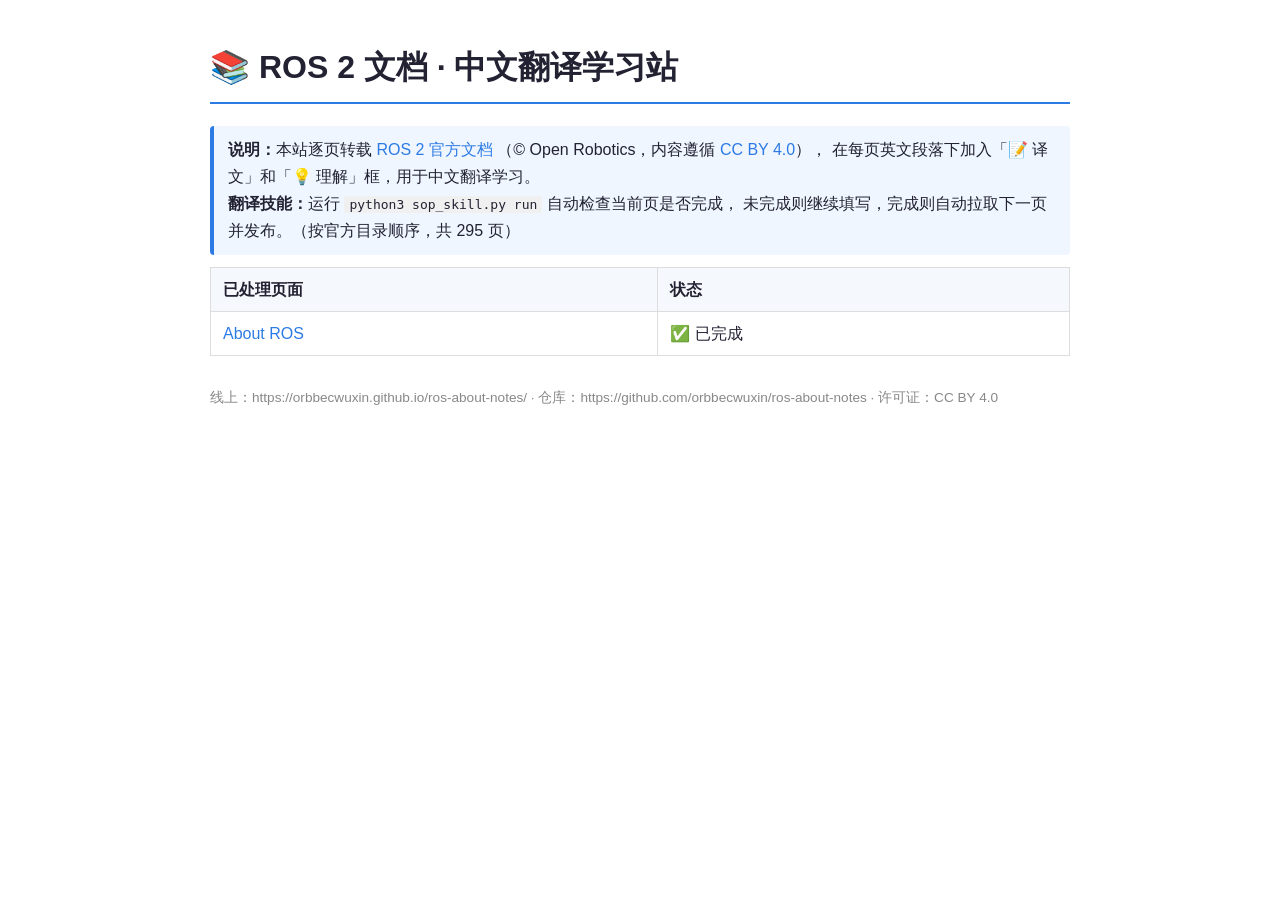
==== commit 9dc2ba20: "文档顺序改为官方目录(TOC)顺序；跳过 Citations 章节；sync 按 TOC 重建；next/current 跳过已标记章节" ====
--- a/index.html
+++ b/index.html
@@ -25,11 +25,11 @@
   （© Open Robotics，内容遵循 <a href="https://creativecommons.org/licenses/by/4.0/">CC BY 4.0</a>），
   在每页英文段落下加入「📝 译文」和「💡 理解」框，用于中文翻译学习。
   <br><b>翻译技能：</b>运行 <code>python3 sop_skill.py run</code> 自动检查当前页是否完成，
-  未完成则继续填写，完成则自动拉取下一页并发布。（共 297 页，已建本地页 1 页）
+  未完成则继续填写，完成则自动拉取下一页并发布。（按官方目录顺序，共 295 页）
 </div>
 <table>
 <tr><th>已处理页面</th><th>状态</th></tr>
-<tr><td><a href="about-ros.html">About ROS</a></td><td>📝 翻译中</td></tr>
+<tr><td><a href="about-ros.html">About ROS</a></td><td>✅ 已完成</td></tr>
 </table>
 <div class="footer">
   线上：https://orbbecwuxin.github.io/ros-about-notes/ · 仓库：https://github.com/orbbecwuxin/ros-about-notes · 许可证：CC BY 4.0
